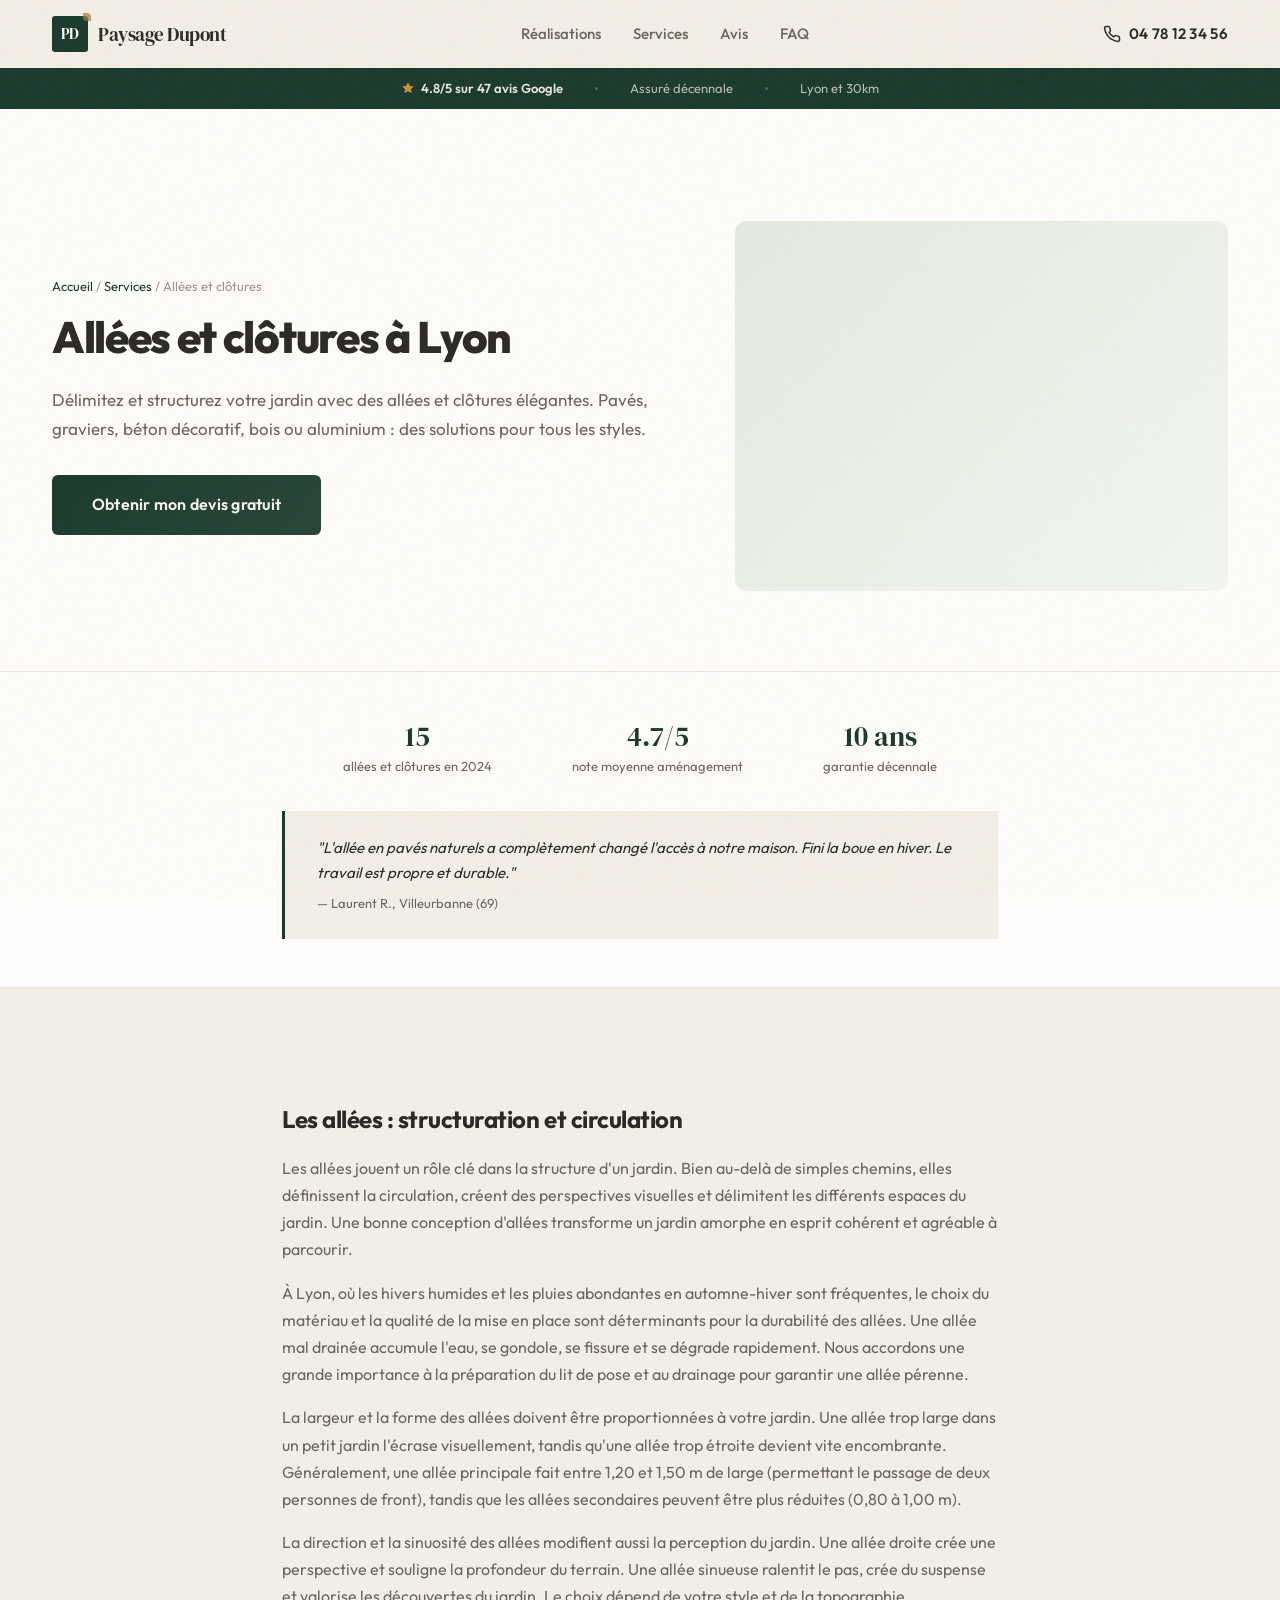
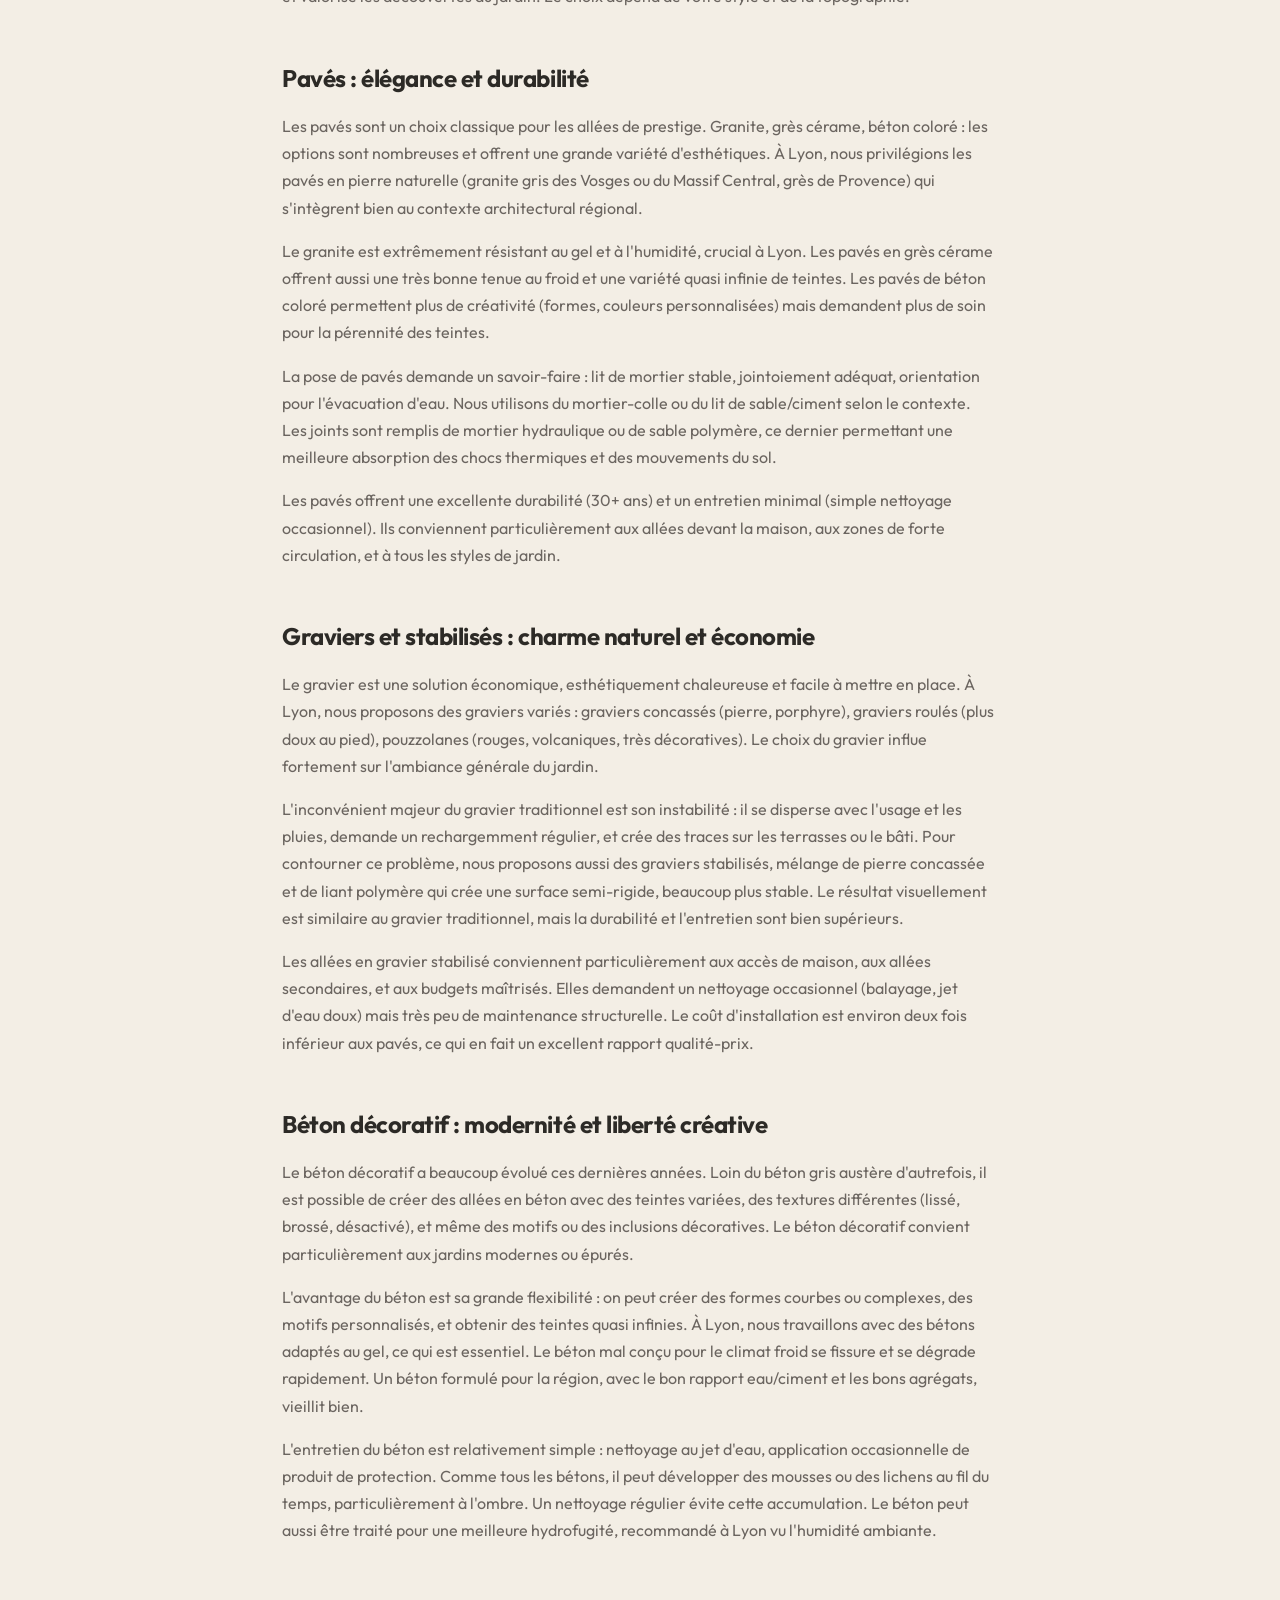
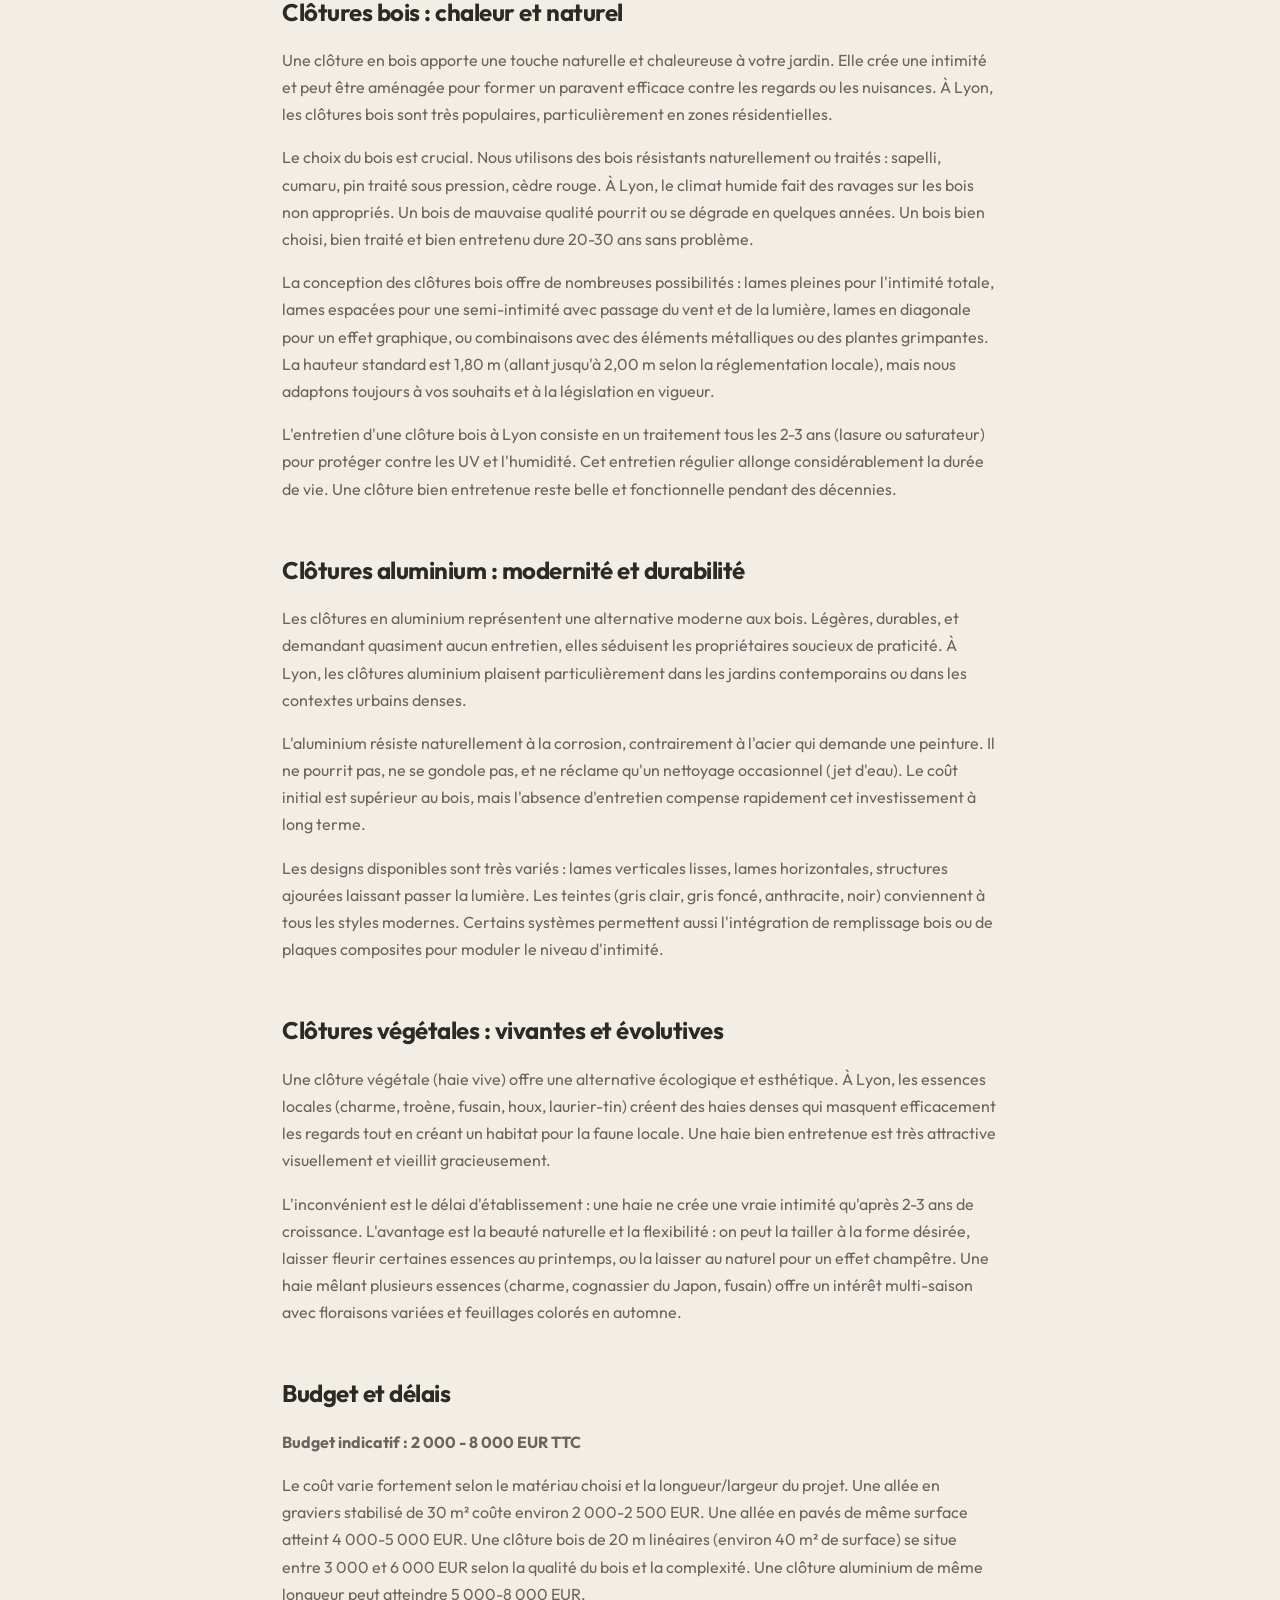
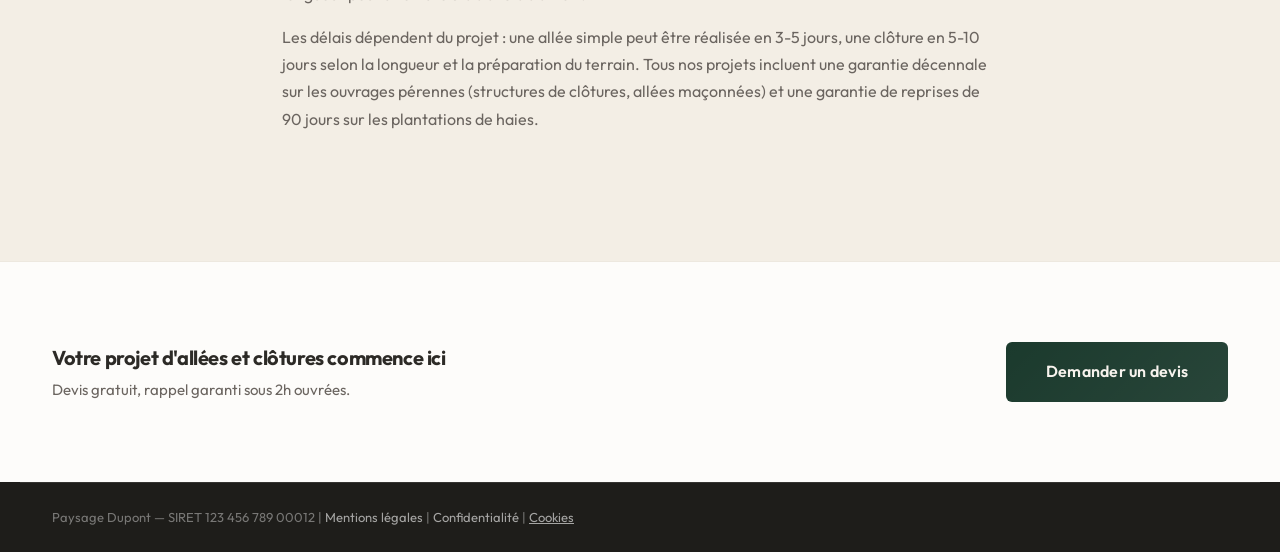
==== pages/allees-clotures.html @ da9000c2 "Add CSS cache-buster (?v=2) to force GitHub Pages to serve fixed stylesheet Co-Authored-By: Claude O" ====
<!DOCTYPE html>
<html lang="fr">
<head>
  <meta charset="UTF-8">
  <meta name="viewport" content="width=device-width, initial-scale=1.0">
  <title>Allées et Clôtures à Lyon — Paysage Dupont</title>
  <meta name="description" content="Création d'allées et clôtures à Lyon : pavés, graviers, béton décoratif, clôtures bois et aluminium. Devis gratuit.">
  <meta name="robots" content="index, follow">
  <link rel="canonical" href="https://paysage-dupont-lyon.fr/pages/allees-clotures.html">
  <!-- Favicon -->
  <link rel="icon" type="image/svg+xml" href="../img/favicon.svg">
  <link rel="icon" type="image/png" sizes="32x32" href="../img/favicon-32x32.png">
  <link rel="apple-touch-icon" href="../img/favicon-32x32.png">
  <link rel="preconnect" href="https://fonts.googleapis.com">
  <link rel="preconnect" href="https://fonts.gstatic.com" crossorigin>
  <link href="https://fonts.googleapis.com/css2?family=DM+Serif+Display&family=Outfit:wght@400;500;600;700;800&display=swap" rel="stylesheet">
  <link rel="stylesheet" href="../css/style.css?v=2">
  <!-- Anti-flash cookie: cache le banner si consent existe -->
  <script>
  try{var h=false;try{if(localStorage.getItem('cookie_consent'))h=true}catch(e){}if(!h){try{if(sessionStorage.getItem('cookie_consent'))h=true}catch(e){}}if(!h){try{if(document.cookie.indexOf('cc_set=1')!==-1)h=true}catch(e){}}if(h)document.documentElement.classList.add('cc-ok')}catch(e){}
  </script>
  <style>.cc-ok #cookie-banner{display:none!important}</style>
</head>
<body>
  <a href="#main" class="skip-link">Passer au contenu</a>

  <!-- Header with navigation -->
  <header class="header" role="banner">
    <div class="header__inner">
      <a href="../index.html" class="header__logo" aria-label="Paysage Dupont Lyon — Accueil">
        <span class="header__logo-mark">PD</span>
        <span class="header__logo-text">Paysage Dupont</span>
      </a>
      <nav class="header__nav" role="navigation" aria-label="Navigation principale">
        <ul class="header__nav-list">
          <li><a href="../index.html#realisations">Réalisations</a></li>
          <li><a href="../index.html#services">Services</a></li>
          <li><a href="../index.html#avis">Avis</a></li>
          <li><a href="../index.html#faq">FAQ</a></li>
        </ul>
      </nav>
      <a href="tel:+33478123456" class="header__phone" aria-label="Appeler le 04 78 12 34 56">
        <svg class="header__phone-icon" width="18" height="18" viewBox="0 0 24 24" fill="none" stroke="currentColor" stroke-width="2" stroke-linecap="round" stroke-linejoin="round"><path d="M22 16.92v3a2 2 0 0 1-2.18 2 19.79 19.79 0 0 1-8.63-3.07 19.5 19.5 0 0 1-6-6 19.79 19.79 0 0 1-3.07-8.67A2 2 0 0 1 4.11 2h3a2 2 0 0 1 2 1.72 12.84 12.84 0 0 0 .7 2.81 2 2 0 0 1-.45 2.11L8.09 9.91a16 16 0 0 0 6 6l1.27-1.27a2 2 0 0 1 2.11-.45 12.84 12.84 0 0 0 2.81.7A2 2 0 0 1 22 16.92z"/></svg>
        04 78 12 34 56
      </a>
      <button class="header__burger" id="burger-btn" aria-label="Ouvrir le menu" aria-expanded="false">
        <span></span><span></span><span></span>
      </button>
    </div>
    <div class="trust-bar">
      <div class="trust-bar__inner">
        <span class="trust-bar__item trust-bar__item--rating">
          <svg width="14" height="14" viewBox="0 0 24 24" fill="currentColor"><path d="M12 2l3.09 6.26L22 9.27l-5 4.87 1.18 6.88L12 17.77l-6.18 3.25L7 14.14 2 9.27l6.91-1.01L12 2z"/></svg>
          4.8/5 sur 47 avis Google
        </span>
        <span class="trust-bar__sep" aria-hidden="true"></span>
        <span class="trust-bar__item">Assuré décennale</span>
        <span class="trust-bar__sep" aria-hidden="true"></span>
        <span class="trust-bar__item">Lyon et 30km</span>
      </div>
    </div>
  </header>

  <!-- Mobile nav overlay -->
  <div class="mobile-nav" id="mobile-nav" hidden>
    <nav aria-label="Navigation mobile">
      <ul>
        <li><a href="../index.html#realisations">Réalisations</a></li>
        <li><a href="../index.html#services">Services</a></li>
        <li><a href="../index.html#avis">Avis</a></li>
        <li><a href="../index.html#faq">FAQ</a></li>
        <li><a href="contact.html?ref=menu" class="mobile-nav__cta">Devis gratuit</a></li>
      </ul>
      <a href="tel:+33478123456" class="mobile-nav__phone">04 78 12 34 56</a>
    </nav>
  </div>

  <main id="main">
    <!-- Service Hero -->
    <section class="service-hero">
      <div class="service-hero__inner">
        <div>
          <p class="service-hero__breadcrumb"><a href="../index.html">Accueil</a> / <a href="../index.html#services">Services</a> / Allées et clôtures</p>
          <h1 class="service-hero__title">Allées et clôtures à Lyon</h1>
          <p class="service-hero__text">Délimitez et structurez votre jardin avec des allées et clôtures élégantes. Pavés, graviers, béton décoratif, bois ou aluminium : des solutions pour tous les styles.</p>
          <a href="contact.html?service=allees&ref=service_page_cta" class="btn btn--primary btn--lg">Obtenir mon devis gratuit</a>
        </div>
        <div class="service-hero__img">
          <div class="service-hero__img-placeholder" role="img" aria-label="Allées paysagères et clôtures en bois ou aluminium"></div>
        </div>
      </div>
    </section>

    <!-- Trust Proof — Preuve sociale contextuelle -->
    <section class="service-proof">
      <div class="service-proof__inner">
        <div class="service-proof__stats">
          <div class="service-proof__stat reveal">
            <span class="service-proof__number">15</span>
            <span class="service-proof__label">allées et clôtures en 2024</span>
          </div>
          <div class="service-proof__stat reveal">
            <span class="service-proof__number">4.7/5</span>
            <span class="service-proof__label">note moyenne aménagement</span>
          </div>
          <div class="service-proof__stat reveal">
            <span class="service-proof__number">10 ans</span>
            <span class="service-proof__label">garantie décennale</span>
          </div>
        </div>
        <blockquote class="service-proof__quote reveal">
          <p>"L'allée en pavés naturels a complètement changé l'accès à notre maison. Fini la boue en hiver. Le travail est propre et durable."</p>
          <cite>— Laurent R., Villeurbanne (69)</cite>
        </blockquote>
      </div>
    </section>

    <!-- Service Content SEO -->
    <section class="service-content">
      <div class="service-content__inner">
        <h2 class="reveal">Les allées : structuration et circulation</h2>
        <p>Les allées jouent un rôle clé dans la structure d'un jardin. Bien au-delà de simples chemins, elles définissent la circulation, créent des perspectives visuelles et délimitent les différents espaces du jardin. Une bonne conception d'allées transforme un jardin amorphe en esprit cohérent et agréable à parcourir.</p>
        <p>À Lyon, où les hivers humides et les pluies abondantes en automne-hiver sont fréquentes, le choix du matériau et la qualité de la mise en place sont déterminants pour la durabilité des allées. Une allée mal drainée accumule l'eau, se gondole, se fissure et se dégrade rapidement. Nous accordons une grande importance à la préparation du lit de pose et au drainage pour garantir une allée pérenne.</p>
        <p>La largeur et la forme des allées doivent être proportionnées à votre jardin. Une allée trop large dans un petit jardin l'écrase visuellement, tandis qu'une allée trop étroite devient vite encombrante. Généralement, une allée principale fait entre 1,20 et 1,50 m de large (permettant le passage de deux personnes de front), tandis que les allées secondaires peuvent être plus réduites (0,80 à 1,00 m).</p>
        <p>La direction et la sinuosité des allées modifient aussi la perception du jardin. Une allée droite crée une perspective et souligne la profondeur du terrain. Une allée sinueuse ralentit le pas, crée du suspense et valorise les découvertes du jardin. Le choix dépend de votre style et de la topographie.</p>

        <h2 class="reveal">Pavés : élégance et durabilité</h2>
        <p>Les pavés sont un choix classique pour les allées de prestige. Granite, grès cérame, béton coloré : les options sont nombreuses et offrent une grande variété d'esthétiques. À Lyon, nous privilégions les pavés en pierre naturelle (granite gris des Vosges ou du Massif Central, grès de Provence) qui s'intègrent bien au contexte architectural régional.</p>
        <p>Le granite est extrêmement résistant au gel et à l'humidité, crucial à Lyon. Les pavés en grès cérame offrent aussi une très bonne tenue au froid et une variété quasi infinie de teintes. Les pavés de béton coloré permettent plus de créativité (formes, couleurs personnalisées) mais demandent plus de soin pour la pérennité des teintes.</p>
        <p>La pose de pavés demande un savoir-faire : lit de mortier stable, jointoiement adéquat, orientation pour l'évacuation d'eau. Nous utilisons du mortier-colle ou du lit de sable/ciment selon le contexte. Les joints sont remplis de mortier hydraulique ou de sable polymère, ce dernier permettant une meilleure absorption des chocs thermiques et des mouvements du sol.</p>
        <p>Les pavés offrent une excellente durabilité (30+ ans) et un entretien minimal (simple nettoyage occasionnel). Ils conviennent particulièrement aux allées devant la maison, aux zones de forte circulation, et à tous les styles de jardin.</p>

        <h2 class="reveal">Graviers et stabilisés : charme naturel et économie</h2>
        <p>Le gravier est une solution économique, esthétiquement chaleureuse et facile à mettre en place. À Lyon, nous proposons des graviers variés : graviers concassés (pierre, porphyre), graviers roulés (plus doux au pied), pouzzolanes (rouges, volcaniques, très décoratives). Le choix du gravier influe fortement sur l'ambiance générale du jardin.</p>
        <p>L'inconvénient majeur du gravier traditionnel est son instabilité : il se disperse avec l'usage et les pluies, demande un rechargemment régulier, et crée des traces sur les terrasses ou le bâti. Pour contourner ce problème, nous proposons aussi des graviers stabilisés, mélange de pierre concassée et de liant polymère qui crée une surface semi-rigide, beaucoup plus stable. Le résultat visuellement est similaire au gravier traditionnel, mais la durabilité et l'entretien sont bien supérieurs.</p>
        <p>Les allées en gravier stabilisé conviennent particulièrement aux accès de maison, aux allées secondaires, et aux budgets maîtrisés. Elles demandent un nettoyage occasionnel (balayage, jet d'eau doux) mais très peu de maintenance structurelle. Le coût d'installation est environ deux fois inférieur aux pavés, ce qui en fait un excellent rapport qualité-prix.</p>

        <h2 class="reveal">Béton décoratif : modernité et liberté créative</h2>
        <p>Le béton décoratif a beaucoup évolué ces dernières années. Loin du béton gris austère d'autrefois, il est possible de créer des allées en béton avec des teintes variées, des textures différentes (lissé, brossé, désactivé), et même des motifs ou des inclusions décoratives. Le béton décoratif convient particulièrement aux jardins modernes ou épurés.</p>
        <p>L'avantage du béton est sa grande flexibilité : on peut créer des formes courbes ou complexes, des motifs personnalisés, et obtenir des teintes quasi infinies. À Lyon, nous travaillons avec des bétons adaptés au gel, ce qui est essentiel. Le béton mal conçu pour le climat froid se fissure et se dégrade rapidement. Un béton formulé pour la région, avec le bon rapport eau/ciment et les bons agrégats, vieillit bien.</p>
        <p>L'entretien du béton est relativement simple : nettoyage au jet d'eau, application occasionnelle de produit de protection. Comme tous les bétons, il peut développer des mousses ou des lichens au fil du temps, particulièrement à l'ombre. Un nettoyage régulier évite cette accumulation. Le béton peut aussi être traité pour une meilleure hydrofugité, recommandé à Lyon vu l'humidité ambiante.</p>

        <h2 class="reveal">Clôtures bois : chaleur et naturel</h2>
        <p>Une clôture en bois apporte une touche naturelle et chaleureuse à votre jardin. Elle crée une intimité et peut être aménagée pour former un paravent efficace contre les regards ou les nuisances. À Lyon, les clôtures bois sont très populaires, particulièrement en zones résidentielles.</p>
        <p>Le choix du bois est crucial. Nous utilisons des bois résistants naturellement ou traités : sapelli, cumaru, pin traité sous pression, cèdre rouge. À Lyon, le climat humide fait des ravages sur les bois non appropriés. Un bois de mauvaise qualité pourrit ou se dégrade en quelques années. Un bois bien choisi, bien traité et bien entretenu dure 20-30 ans sans problème.</p>
        <p>La conception des clôtures bois offre de nombreuses possibilités : lames pleines pour l'intimité totale, lames espacées pour une semi-intimité avec passage du vent et de la lumière, lames en diagonale pour un effet graphique, ou combinaisons avec des éléments métalliques ou des plantes grimpantes. La hauteur standard est 1,80 m (allant jusqu'à 2,00 m selon la réglementation locale), mais nous adaptons toujours à vos souhaits et à la législation en vigueur.</p>
        <p>L'entretien d'une clôture bois à Lyon consiste en un traitement tous les 2-3 ans (lasure ou saturateur) pour protéger contre les UV et l'humidité. Cet entretien régulier allonge considérablement la durée de vie. Une clôture bien entretenue reste belle et fonctionnelle pendant des décennies.</p>

        <h2 class="reveal">Clôtures aluminium : modernité et durabilité</h2>
        <p>Les clôtures en aluminium représentent une alternative moderne aux bois. Légères, durables, et demandant quasiment aucun entretien, elles séduisent les propriétaires soucieux de praticité. À Lyon, les clôtures aluminium plaisent particulièrement dans les jardins contemporains ou dans les contextes urbains denses.</p>
        <p>L'aluminium résiste naturellement à la corrosion, contrairement à l'acier qui demande une peinture. Il ne pourrit pas, ne se gondole pas, et ne réclame qu'un nettoyage occasionnel (jet d'eau). Le coût initial est supérieur au bois, mais l'absence d'entretien compense rapidement cet investissement à long terme.</p>
        <p>Les designs disponibles sont très variés : lames verticales lisses, lames horizontales, structures ajourées laissant passer la lumière. Les teintes (gris clair, gris foncé, anthracite, noir) conviennent à tous les styles modernes. Certains systèmes permettent aussi l'intégration de remplissage bois ou de plaques composites pour moduler le niveau d'intimité.</p>

        <h2 class="reveal">Clôtures végétales : vivantes et évolutives</h2>
        <p>Une clôture végétale (haie vive) offre une alternative écologique et esthétique. À Lyon, les essences locales (charme, troène, fusain, houx, laurier-tin) créent des haies denses qui masquent efficacement les regards tout en créant un habitat pour la faune locale. Une haie bien entretenue est très attractive visuellement et vieillit gracieusement.</p>
        <p>L'inconvénient est le délai d'établissement : une haie ne crée une vraie intimité qu'après 2-3 ans de croissance. L'avantage est la beauté naturelle et la flexibilité : on peut la tailler à la forme désirée, laisser fleurir certaines essences au printemps, ou la laisser au naturel pour un effet champêtre. Une haie mêlant plusieurs essences (charme, cognassier du Japon, fusain) offre un intérêt multi-saison avec floraisons variées et feuillages colorés en automne.</p>

        <h2 class="reveal">Budget et délais</h2>
        <p><strong>Budget indicatif : 2 000 - 8 000 EUR TTC</strong></p>
        <p>Le coût varie fortement selon le matériau choisi et la longueur/largeur du projet. Une allée en graviers stabilisé de 30 m² coûte environ 2 000-2 500 EUR. Une allée en pavés de même surface atteint 4 000-5 000 EUR. Une clôture bois de 20 m linéaires (environ 40 m² de surface) se situe entre 3 000 et 6 000 EUR selon la qualité du bois et la complexité. Une clôture aluminium de même longueur peut atteindre 5 000-8 000 EUR.</p>
        <p>Les délais dépendent du projet : une allée simple peut être réalisée en 3-5 jours, une clôture en 5-10 jours selon la longueur et la préparation du terrain. Tous nos projets incluent une garantie décennale sur les ouvrages pérennes (structures de clôtures, allées maçonnées) et une garantie de reprises de 90 jours sur les plantations de haies.</p>
      </div>
    </section>

    <!-- CTA Band -->
    <section class="service-cta">
      <div class="service-cta__inner">
        <div>
          <p class="service-cta__text">Votre projet d'allées et clôtures commence ici</p>
          <p class="service-cta__sub">Devis gratuit, rappel garanti sous 2h ouvrées.</p>
        </div>
        <a href="contact.html?service=allees&ref=service_page_cta" class="btn btn--primary btn--lg">Demander un devis</a>
      </div>
    </section>
  </main>

  <footer class="footer" role="contentinfo">
    <div class="footer__bottom" style="padding: var(--space-lg) var(--space-xl);">
      <p>Paysage Dupont — SIRET 123 456 789 00012 | <a href="mentions-legales.html" style="color: rgba(255,255,255,0.6);">Mentions légales</a> | <a href="politique-confidentialite.html" style="color: rgba(255,255,255,0.6);">Confidentialité</a> | <button id="footer-cookie-btn" style="color: rgba(255,255,255,0.6); background: none; border: none; cursor: pointer; font: inherit; text-decoration: underline; padding: 0;">Cookies</button></p>
    </div>
  </footer>

  <a href="tel:+33478123456" class="mobile-sticky-call" aria-label="Appeler maintenant">
    <svg width="22" height="22" viewBox="0 0 24 24" fill="none" stroke="currentColor" stroke-width="2" stroke-linecap="round" stroke-linejoin="round"><path d="M22 16.92v3a2 2 0 0 1-2.18 2 19.79 19.79 0 0 1-8.63-3.07 19.5 19.5 0 0 1-6-6 19.79 19.79 0 0 1-3.07-8.67A2 2 0 0 1 4.11 2h3a2 2 0 0 1 2 1.72 12.84 12.84 0 0 0 .7 2.81 2 2 0 0 1-.45 2.11L8.09 9.91a16 16 0 0 0 6 6l1.27-1.27a2 2 0 0 1 2.11-.45 12.84 12.84 0 0 0 2.81.7A2 2 0 0 1 22 16.92z"/></svg>
    Appeler
  </a>

  <script src="../js/main.js"></script>
</body>
</html>
---- css/style.css ----
/* ============================================
   PAYSAGE DUPONT LYON — Design System V4
   HIGH-TICKET PREMIUM EDITION
   Fonts: DM Serif Display (titres) + Outfit (corps)
   Palette: Terre, Pierre, Forêt — luxe artisanal
   Layout: Asymétrique, généreux, éditorial
   ============================================ */

/* --- Design Tokens --- */
:root {
  /* Palette HIGH-TICKET — ecart bg/surface accentue pour lisibilite mobile */
  --clr-bg: #F3EEE5;             /* Creme kraft — papier artisanal, visible sur tous ecrans */
  --clr-surface: #FDFCFA;        /* Blanc chaud clair — cartes et surfaces elevees */
  --clr-text: #2C2A26;           /* Charbon riche — jamais noir pur */
  --clr-text-secondary: #6B6560; /* Gris terreux chaud */
  --clr-text-muted: #9E968E;     /* Pierre claire */
  --clr-border: #E5DFD4;         /* Sable doux — ajuste au nouveau bg */
  --clr-border-light: #EDE8DF;   /* Sable clair — ajuste */

  /* Accent unique — forêt profond (autorité, nature, prestige) */
  --clr-accent: #1B3A2D;
  --clr-accent-hover: #264D3C;
  --clr-accent-light: #E8EDE9;
  --clr-accent-surface: #F2F5F0;

  /* Accent secondaire — laiton/or chaud (luxe, artisanat) */
  --clr-brass: #9B7B4E;
  --clr-brass-hover: #836840;
  --clr-brass-light: #F5EFE4;

  /* Couleurs contextuelles */
  --clr-sage-50: #F2F5F0;
  --clr-sage-100: #E4EADE;
  --clr-earth-100: #EDE6DC;
  --clr-stone-100: #E8E4DE;
  --clr-star: #C4922A;           /* Or profond, pas jaune vif */
  --clr-white: #FDFCFA;

  /* Typographie — Serif d'autorité + Sans-Serif lisible */
  --font-display: 'DM Serif Display', 'Georgia', serif;
  --font-body: 'Outfit', system-ui, -apple-system, sans-serif;
  --font-weight-normal: 400;
  --font-weight-medium: 500;
  --font-weight-semibold: 600;
  --font-weight-bold: 700;
  --font-weight-extrabold: 800;

  /* Espacement — généreux, luxueux, éditorial */
  --space-xs: 0.25rem;
  --space-sm: 0.5rem;
  --space-md: 1rem;
  --space-lg: 1.5rem;
  --space-xl: 2rem;
  --space-2xl: 3rem;
  --space-3xl: 5rem;
  --space-4xl: 7rem;
  --space-5xl: 10rem;

  /* Layout */
  --max-width: 1240px;
  --max-width-narrow: 780px;

  /* Transitions — fluides, jamais linéaires */
  --ease-out: cubic-bezier(0.16, 1, 0.3, 1);
  --ease-premium: cubic-bezier(0.22, 1, 0.36, 1);
  --duration-fast: 150ms;
  --duration-normal: 280ms;
  --duration-slow: 450ms;

  /* Ombres — teintées nature, ultra-subtiles */
  --shadow-sm: 0 1px 2px rgba(44,58,50,0.03);
  --shadow-md: 0 4px 12px rgba(44,58,50,0.05);
  --shadow-lg: 0 12px 32px -4px rgba(44,58,50,0.07);
  --shadow-premium: 0 20px 44px -12px rgba(27,58,45,0.10);

  /* Rayon — architectural net, pas "app bulle" */
  --radius-sm: 3px;
  --radius-md: 6px;
  --radius-lg: 8px;
  --radius-xl: 12px;
}

/* --- Reset & Base --- */
*, *::before, *::after { box-sizing: border-box; margin: 0; padding: 0; }

html {
  scroll-behavior: smooth;
  -webkit-text-size-adjust: 100%;
}

body {
  font-family: var(--font-body);
  font-weight: var(--font-weight-normal);
  color: var(--clr-text);
  background: var(--clr-bg);
  line-height: 1.6;
  -webkit-font-smoothing: antialiased;
  -moz-osx-font-smoothing: grayscale;
}

img { max-width: 100%; height: auto; display: block; }
a { color: inherit; text-decoration: none; transition: color var(--duration-fast) var(--ease-out); }
ul { list-style: none; }
address { font-style: normal; }
button { cursor: pointer; border: none; background: none; font: inherit; }

/* Text selection — accent doré artisanal */
::selection {
  background: var(--clr-brass-light);
  color: var(--clr-text);
}

/* --- Grain texture overlay (premium feel) --- */
body::after {
  content: "";
  position: fixed;
  inset: 0;
  pointer-events: none;
  z-index: 99999;
  opacity: 0.03;
  background-image: url("data:image/svg+xml,%3Csvg viewBox='0 0 256 256' xmlns='http://www.w3.org/2000/svg'%3E%3Cfilter id='noise'%3E%3CfeTurbulence type='fractalNoise' baseFrequency='0.65' numOctaves='3' stitchTiles='stitch'/%3E%3C/filter%3E%3Crect width='100%25' height='100%25' filter='url(%23noise)'/%3E%3C/svg%3E");
}

/* --- Focus States (Accessibilité WCAG — Priority 1) --- */
:focus-visible {
  outline: 2px solid var(--clr-accent);
  outline-offset: 3px;
  border-radius: var(--radius-sm);
}
.btn:focus-visible {
  outline: 2px solid var(--clr-brass);
  outline-offset: 3px;
  box-shadow: 0 0 0 4px var(--clr-brass-light);
}
a:focus-visible {
  outline: 2px solid var(--clr-accent);
  outline-offset: 2px;
}

/* --- Reduced motion preference --- */
@media (prefers-reduced-motion: reduce) {
  *, *::before, *::after {
    animation-duration: 0.01ms !important;
    animation-iteration-count: 1 !important;
    transition-duration: 0.01ms !important;
  }
  .reveal { opacity: 1; transform: none; }
  html { scroll-behavior: auto; }
}

/* --- Skip Link (accessibilité) --- */
.skip-link {
  position: absolute;
  top: -100%;
  left: 50%;
  transform: translateX(-50%);
  background: var(--clr-accent);
  color: var(--clr-white);
  padding: var(--space-sm) var(--space-md);
  border-radius: var(--radius-sm);
  z-index: 9999;
  font-weight: var(--font-weight-medium);
}
.skip-link:focus { top: var(--space-md); }

/* --- Cookie Banner (CNIL conforme) --- */
/* Hidden by default — JS shows only if no valid consent */
.cookie-banner[hidden] { display: none !important; }
.cookie-banner {
  position: fixed;
  bottom: 0;
  left: 0;
  right: 0;
  background: var(--clr-surface);
  border-top: 1px solid var(--clr-border);
  padding: var(--space-lg) var(--space-xl);
  z-index: 10000;
  box-shadow: 0 -4px 20px rgba(0,0,0,0.08);
}
.cookie-inner {
  max-width: var(--max-width);
  margin: 0 auto;
  display: flex;
  flex-wrap: wrap;
  align-items: center;
  gap: var(--space-md);
}
.cookie-text {
  flex: 1 1 300px;
  font-size: 0.875rem;
  color: var(--clr-text-secondary);
  line-height: 1.5;
}
.cookie-actions {
  display: flex;
  gap: var(--space-sm);
}
.cookie-btn {
  padding: 0.625rem 1.25rem;
  border-radius: var(--radius-sm);
  font-size: 0.875rem;
  font-weight: var(--font-weight-semibold);
  transition: all var(--duration-fast) var(--ease-out);
}
/* CNIL: Refuser aussi visible qu'Accepter */
.cookie-btn--refuse {
  background: var(--clr-bg);
  color: var(--clr-text);
  border: 1px solid var(--clr-border);
}
.cookie-btn--refuse:hover { background: var(--clr-border-light); }
.cookie-btn--accept {
  background: var(--clr-accent);
  color: var(--clr-white);
}
.cookie-btn--accept:hover { background: var(--clr-accent-hover); }
.cookie-link {
  font-size: 0.8125rem;
  color: var(--clr-text-muted);
  text-decoration: underline;
  text-underline-offset: 2px;
}

/* --- Header --- */
.header {
  position: sticky;
  top: 0;
  z-index: 1000;
  background: var(--clr-bg);
}
.header__inner {
  max-width: var(--max-width);
  margin: 0 auto;
  padding: var(--space-md) var(--space-xl);
  display: flex;
  align-items: center;
  justify-content: space-between;
  gap: var(--space-xl);
}
.header__logo {
  display: flex;
  align-items: center;
  gap: 0.625rem;
}
.header__logo-mark {
  display: flex;
  align-items: center;
  justify-content: center;
  width: 36px;
  height: 36px;
  background: var(--clr-accent);
  color: var(--clr-white);
  font-family: var(--font-display);
  font-weight: var(--font-weight-normal);
  font-size: 0.9375rem;
  border-radius: var(--radius-sm);
  letter-spacing: -0.03em;
  position: relative;
}
/* Subtle leaf accent on logo mark */
.header__logo-mark::after {
  content: "";
  position: absolute;
  top: -3px;
  right: -3px;
  width: 8px;
  height: 8px;
  background: var(--clr-brass);
  border-radius: 0 50% 0 50%;
  opacity: 0.7;
}
.header__logo-text {
  font-family: var(--font-display);
  font-weight: var(--font-weight-normal);
  font-size: 1.1875rem;
  letter-spacing: -0.025em;
  color: var(--clr-text);
  line-height: 1;
}
.header__logo-info {
  display: flex;
  flex-direction: column;
}
/* "Lyon" suffix for geographic anchoring */
.header__logo-city {
  font-family: var(--font-body);
  font-size: 0.6875rem;
  font-weight: var(--font-weight-medium);
  color: var(--clr-text-muted);
  letter-spacing: 0.06em;
  text-transform: uppercase;
  margin-top: 1px;
}
.header__nav-list {
  display: flex;
  gap: var(--space-xl);
}
.header__nav-list a {
  font-size: 0.9375rem;
  color: var(--clr-text-secondary);
  font-weight: var(--font-weight-medium);
  transition: color var(--duration-normal) var(--ease-out);
  position: relative;
  padding-bottom: 4px;
}
/* Organic underline grow — expands from center like a vine */
.header__nav-list a::after {
  content: "";
  position: absolute;
  bottom: 0;
  left: 50%;
  width: 0;
  height: 1.5px;
  background: var(--clr-brass);
  transition: width var(--duration-normal) var(--ease-premium), left var(--duration-normal) var(--ease-premium);
  border-radius: 1px;
}
.header__nav-list a:hover {
  color: var(--clr-text);
}
.header__nav-list a:hover::after {
  width: 100%;
  left: 0;
}
/* Active page indicator */
.header__nav-list a.is-active {
  color: var(--clr-text);
}
.header__nav-list a.is-active::after {
  width: 100%;
  left: 0;
  background: var(--clr-accent);
  opacity: 0.4;
}
.header__phone {
  display: flex;
  align-items: center;
  gap: var(--space-sm);
  font-weight: var(--font-weight-semibold);
  font-size: 0.9375rem;
  color: var(--clr-text);
  white-space: nowrap;
  letter-spacing: 0.02em;
}
.header__phone:hover { color: var(--clr-brass); }
.header__phone-icon { flex-shrink: 0; }

/* CTA sticky nav — toujours visible, fort impact conversion */
.header__cta-sticky {
  display: inline-block;
  padding: 0.5rem 1.25rem;
  background: var(--clr-accent);
  color: var(--clr-white);
  font-size: 0.875rem;
  font-weight: var(--font-weight-semibold);
  border-radius: var(--radius-md);
  letter-spacing: 0.01em;
  white-space: nowrap;
  transition: background var(--duration-fast), box-shadow var(--duration-fast);
  margin-left: var(--space-md);
}
.header__cta-sticky:hover {
  background: var(--clr-accent-hover);
  box-shadow: var(--shadow-md);
  color: var(--clr-white);
}

/* Burger */
.header__burger { display: none; width: 28px; height: 20px; position: relative; }
.header__burger span {
  display: block;
  width: 100%;
  height: 2px;
  background: var(--clr-text);
  border-radius: 2px;
  position: absolute;
  left: 0;
  transition: all var(--duration-normal) var(--ease-out);
}
.header__burger span:nth-child(1) { top: 0; }
.header__burger span:nth-child(2) { top: 9px; }
.header__burger span:nth-child(3) { top: 18px; }
.header__burger[aria-expanded="true"] span:nth-child(1) { transform: rotate(45deg); top: 9px; }
.header__burger[aria-expanded="true"] span:nth-child(2) { opacity: 0; }
.header__burger[aria-expanded="true"] span:nth-child(3) { transform: rotate(-45deg); top: 9px; }

/* Trust bar */
.trust-bar {
  background: var(--clr-accent);
  border-bottom: none;
}
.trust-bar__inner {
  max-width: var(--max-width);
  margin: 0 auto;
  padding: 0.625rem var(--space-xl);
  display: flex;
  align-items: center;
  justify-content: center;
  gap: var(--space-xl);
  font-size: 0.8125rem;
  color: rgba(247,243,237,0.7);
  font-weight: var(--font-weight-normal);
}
.trust-bar__item {
  display: flex;
  align-items: center;
  gap: 6px;
  white-space: nowrap;
}
/* Rating = signal le plus fort → bold + opacité pleine */
.trust-bar__item--rating {
  color: rgba(247,243,237,0.92);
  font-weight: var(--font-weight-semibold);
}
.trust-bar__item svg {
  color: var(--clr-brass);
  flex-shrink: 0;
  opacity: 0.85;
}
.trust-bar__item--rating svg { color: var(--clr-star); opacity: 1; }
.trust-bar__sep {
  width: 3px;
  height: 3px;
  background: rgba(247,243,237,0.25);
  border-radius: 50%;
}

/* Mobile nav */
.mobile-nav {
  position: fixed;
  inset: 0;
  background: var(--clr-surface);
  z-index: 999;
  padding: 5rem var(--space-xl) var(--space-xl);
}
.mobile-nav ul { display: flex; flex-direction: column; gap: var(--space-lg); }
.mobile-nav a {
  font-size: 1.25rem;
  font-weight: var(--font-weight-semibold);
  color: var(--clr-text);
}
.mobile-nav__cta {
  display: inline-block;
  padding: var(--space-md) var(--space-xl);
  background: var(--clr-accent);
  color: var(--clr-white) !important;
  border-radius: var(--radius-md);
  text-align: center;
  margin-top: var(--space-md);
}
.mobile-nav__phone {
  display: block;
  margin-top: var(--space-xl);
  font-size: 1.125rem;
  color: var(--clr-accent);
  font-weight: var(--font-weight-semibold);
}

/* --- Buttons --- */
.btn {
  display: inline-flex;
  align-items: center;
  justify-content: center;
  gap: var(--space-sm);
  font-weight: var(--font-weight-semibold);
  font-size: 0.9375rem;
  border-radius: var(--radius-md);
  padding: 0.75rem 1.5rem;
  transition: all var(--duration-normal) var(--ease-out);
  white-space: nowrap;
}
.btn--primary {
  background: var(--clr-accent);
  color: #F7F3ED;
  letter-spacing: 0.015em;
  position: relative;
  overflow: hidden;
}
.btn--primary::before {
  content: "";
  position: absolute;
  inset: 0;
  background: linear-gradient(135deg, transparent 0%, rgba(255,255,255,0.06) 100%);
  pointer-events: none;
}
.btn--primary:hover {
  background: var(--clr-accent-hover);
  box-shadow: 0 8px 24px -4px rgba(27,58,45,0.2);
}
.btn--primary:active { transform: scale(0.97); box-shadow: none; }

.btn--outline {
  background: transparent;
  color: var(--clr-accent);
  border: 1.5px solid var(--clr-border);
}
.btn--outline:hover {
  border-color: var(--clr-accent);
  background: var(--clr-accent-surface);
  color: var(--clr-accent);
}

.btn--brass {
  background: var(--clr-brass);
  color: #FFFDF9;
  letter-spacing: 0.015em;
}
.btn--brass:hover {
  background: var(--clr-brass-hover);
  box-shadow: 0 8px 20px -4px rgba(155,123,78,0.3);
}
.btn--brass:active { transform: scale(0.97); box-shadow: none; }

.btn--lg {
  padding: 1.0625rem 2.5rem;
  font-size: 1rem;
}

/* --- Section Layout --- */
.section__inner {
  max-width: var(--max-width);
  margin: 0 auto;
  padding: var(--space-4xl) var(--space-xl) var(--space-5xl);
}
.section__inner--narrow {
  max-width: var(--max-width-narrow);
}
/* Section labels — visible structure markers, not whispered */
.section__label {
  display: inline-flex;
  align-items: center;
  gap: 0.75em;
  font-size: 1rem;
  font-weight: var(--font-weight-bold);
  color: var(--clr-accent);
  text-transform: uppercase;
  letter-spacing: 0.08em;
  margin-bottom: var(--space-xl);
  font-family: var(--font-body);
}
.section__label::before {
  content: "";
  display: inline-block;
  width: 28px;
  height: 2px;
  background: var(--clr-brass);
  flex-shrink: 0;
}
.section__title {
  font-family: var(--font-display);
  font-size: clamp(2rem, 4.5vw, 3rem);
  font-weight: var(--font-weight-normal);
  letter-spacing: -0.02em;
  line-height: 1.08;
  margin-bottom: var(--space-lg);
  color: var(--clr-text);
}
.section__desc {
  font-size: 1.0625rem;
  color: var(--clr-text-secondary);
  line-height: 1.75;
  max-width: 55ch;
  margin-bottom: var(--space-md);
}

/* --- HERO (Split layout — anti-center) --- */
.hero {
  background: var(--clr-bg);
  overflow: hidden;
}
.hero__inner {
  max-width: var(--max-width);
  margin: 0 auto;
  padding: var(--space-5xl) var(--space-xl);
  display: grid;
  grid-template-columns: 1.1fr 0.9fr;
  gap: var(--space-3xl);
  align-items: center;
}
.hero__label {
  display: inline-flex;
  align-items: center;
  gap: 0.75em;
  font-size: 0.9375rem;
  font-weight: var(--font-weight-bold);
  color: var(--clr-accent);
  text-transform: uppercase;
  letter-spacing: 0.08em;
  margin-bottom: var(--space-lg);
  font-family: var(--font-body);
}
.hero__label::before {
  content: "";
  display: inline-block;
  width: 28px;
  height: 2px;
  background: var(--clr-brass);
  flex-shrink: 0;
}
/* Hero proof bar — preuves de confiance above the fold (Heinly) */
.hero__proof {
  display: flex;
  align-items: center;
  gap: var(--space-md);
  margin-bottom: var(--space-md);
  font-size: 0.875rem;
  font-weight: var(--font-weight-semibold);
  color: var(--clr-text-secondary);
}
.hero__proof-item {
  display: inline-flex;
  align-items: center;
  gap: 4px;
}
.hero__proof-star { color: var(--clr-star); }
.hero__proof-sep {
  width: 4px;
  height: 4px;
  background: var(--clr-border);
  border-radius: 50%;
  flex-shrink: 0;
}
.hero__title {
  font-family: var(--font-display);
  font-size: clamp(2.25rem, 5.5vw, 3.75rem);
  font-weight: var(--font-weight-normal);
  letter-spacing: -0.015em;
  line-height: 1.08;
  margin-bottom: var(--space-lg);
  color: var(--clr-text);
}
.hero__subtitle {
  font-size: 1.125rem;
  color: var(--clr-text-secondary);
  line-height: 1.7;
  margin-bottom: var(--space-2xl);
  max-width: 48ch;
}
.hero__actions {
  display: flex;
  flex-wrap: wrap;
  gap: var(--space-md);
  margin-bottom: var(--space-md);
}
.hero__phone-btn { gap: 0.5rem; }
.hero__reassurance {
  font-size: 0.8125rem;
  color: var(--clr-text-muted);
}
.hero__visual { position: relative; z-index: 0; }
.hero__img-wrapper {
  width: 100%;
  aspect-ratio: 16/9;
  border-radius: var(--radius-xl);
  position: relative;
  overflow: hidden;
  box-shadow: var(--shadow-premium);
}
.hero__img-wrapper picture,
.hero__img-wrapper picture img {
  display: block;
  width: 100%;
  height: 100%;
  object-fit: cover;
  object-position: center;
}
/* Cinematic overlay gradient — guides eye toward badge */
.hero__img-wrapper::after {
  content: "";
  position: absolute;
  inset: 0;
  background: linear-gradient(
    to top,
    rgba(27,58,45,0.35) 0%,
    rgba(27,58,45,0.08) 40%,
    transparent 70%
  );
  z-index: 1;
  pointer-events: none;
}
/* Decorative brass frame — offset for editorial depth */
.hero__visual::after {
  content: "";
  position: absolute;
  bottom: -12px;
  right: -12px;
  width: 45%;
  height: 45%;
  border: 2px solid var(--clr-brass);
  border-radius: var(--radius-xl);
  opacity: 0.25;
  z-index: -1;
  transition: opacity var(--duration-slow) var(--ease-out);
}
.hero__visual:hover::after {
  opacity: 0.45;
}
.hero__img-overlay {
  position: absolute;
  bottom: var(--space-lg);
  left: var(--space-lg);
  z-index: 2;
}
.hero__img-badge {
  display: inline-block;
  padding: var(--space-xs) var(--space-md);
  background: rgba(255,255,255,0.92);
  backdrop-filter: blur(8px);
  border-radius: var(--radius-sm);
  font-size: 0.8125rem;
  font-weight: var(--font-weight-medium);
  color: var(--clr-text-secondary);
  letter-spacing: 0.01em;
}

/* --- Services --- */
.services { background: var(--clr-surface); }
.services__grid {
  display: grid;
  grid-template-columns: repeat(2, 1fr);
  gap: var(--space-xl);
  margin-top: var(--space-3xl);
}
.service-card {
  background: var(--clr-surface);
  border-radius: var(--radius-lg);
  border: 1px solid var(--clr-border-light);
  overflow: hidden;
  transition: box-shadow var(--duration-normal) var(--ease-premium);
}
.service-card:hover {
  box-shadow: var(--shadow-lg);
}
.service-card__img {
  height: 160px;
  overflow: hidden;
}
.service-card__img picture,
.service-card__img picture img,
.service-card__img > img {
  display: block;
  width: 100%;
  height: 100%;
  object-fit: cover;
  object-position: center;
  transition: transform 0.6s var(--ease-premium);
}
.service-card:hover .service-card__img picture img,
.service-card:hover .service-card__img > img {
  transform: scale(1.04);
}
.service-card__title {
  font-family: var(--font-display);
  font-size: 1.1875rem;
  font-weight: var(--font-weight-normal);
  padding: var(--space-lg) var(--space-lg) var(--space-sm);
  letter-spacing: -0.01em;
}
.service-card__text {
  font-size: 0.9375rem;
  color: var(--clr-text-secondary);
  line-height: 1.6;
  padding: 0 var(--space-lg);
}
.service-card__link {
  display: inline-flex;
  align-items: center;
  gap: 6px;
  padding: var(--space-lg);
  font-size: 0.875rem;
  font-weight: var(--font-weight-semibold);
  color: var(--clr-brass);
  letter-spacing: 0.02em;
  transition: gap var(--duration-normal) var(--ease-out), color var(--duration-fast);
}
.service-card__link:hover { gap: 10px; color: var(--clr-brass-hover); }


/* --- Réalisations (Avant/Après) --- */
.realisations { background: var(--clr-bg); }
.realisations__grid {
  display: grid;
  grid-template-columns: repeat(2, 1fr);
  gap: var(--space-xl);
  margin-top: var(--space-3xl);
}
.projet-card {
  border-radius: var(--radius-lg);
  overflow: hidden;
  border: 1px solid var(--clr-border-light);
  background: var(--clr-bg);
}
.projet-card__slider {
  position: relative;
  aspect-ratio: 4/3;
  overflow: hidden;
  cursor: ew-resize;
  touch-action: pan-y;
}
.projet-card__showcase {
  position: relative;
  aspect-ratio: 4/3;
  overflow: hidden;
}
.projet-card__showcase picture,
.projet-card__showcase picture img {
  display: block;
  width: 100%;
  height: 100%;
  object-fit: cover;
  object-position: center;
}
.projet-card__before,
.projet-card__after {
  position: absolute;
  inset: 0;
}
.projet-card__before picture,
.projet-card__after picture,
.projet-card__before > img,
.projet-card__after > img {
  display: block;
  width: 100%;
  height: 100%;
}
.projet-card__before picture img,
.projet-card__after picture img,
.projet-card__before > img,
.projet-card__after > img {
  width: 100%;
  height: 100%;
  object-fit: cover;
  object-position: center;
}
.projet-card__before { background-color: #d4c8b8; z-index: 1; }
.projet-card__before picture img,
.projet-card__before > img { filter: sepia(0.3) saturate(0.5) brightness(0.85); }
.projet-card__after { background-color: var(--clr-sage-100); z-index: 0; }
.projet-card__before {
  clip-path: inset(0 50% 0 0);
}
.projet-card__label {
  position: absolute;
  top: var(--space-md);
  padding: 2px 10px;
  font-size: 0.75rem;
  font-weight: var(--font-weight-semibold);
  border-radius: var(--radius-sm);
  color: var(--clr-white);
  text-transform: uppercase;
  letter-spacing: 0.04em;
}
.projet-card__label--before { left: var(--space-md); background: rgba(0,0,0,0.55); z-index: 3; }
.projet-card__label--after { right: var(--space-md); background: var(--clr-accent); }

/* Handle */
.projet-card__handle {
  position: absolute;
  top: 0;
  bottom: 0;
  left: 50%;
  transform: translateX(-50%);
  z-index: 5;
  display: flex;
  flex-direction: column;
  align-items: center;
  justify-content: center;
  pointer-events: none;
}
.projet-card__handle-line {
  width: 2px;
  flex: 1;
  background: var(--clr-white);
  opacity: 0.8;
}
.projet-card__handle-circle {
  width: 36px;
  height: 36px;
  border-radius: 50%;
  background: var(--clr-white);
  display: flex;
  align-items: center;
  justify-content: center;
  box-shadow: var(--shadow-md);
  flex-shrink: 0;
}
.projet-card__handle-circle svg { color: var(--clr-text); }

.projet-card__info { padding: var(--space-lg); }
.projet-card__title {
  font-family: var(--font-display);
  font-size: 1.0625rem;
  font-weight: var(--font-weight-normal);
  margin-bottom: var(--space-sm);
}
.projet-card__meta {
  display: flex;
  flex-wrap: wrap;
  align-items: center;
  gap: var(--space-sm);
  font-size: 0.8125rem;
  color: var(--clr-text-muted);
}
.projet-card__sep { width: 3px; height: 3px; background: var(--clr-border); border-radius: 50%; }
.projet-card__budget { font-weight: var(--font-weight-semibold); color: var(--clr-text-secondary); }

.realisations__cta {
  text-align: center;
  margin-top: var(--space-2xl);
}

/* --- Processus --- */
/* Ecological leaf divider between key sections */
.services::after,
.realisations::after {
  content: "";
  display: block;
  width: 24px;
  height: 24px;
  margin: 0 auto;
  background: var(--clr-accent);
  opacity: 0.08;
  border-radius: 0 50% 0 50%;
  transform: rotate(45deg) translateY(12px);
}
.processus { background: var(--clr-surface); }
.processus__grid {
  display: grid;
  grid-template-columns: repeat(4, 1fr);
  gap: var(--space-xl);
  margin-top: var(--space-3xl);
}
.processus__step {
  padding: var(--space-2xl) var(--space-xl);
  border-radius: var(--radius-lg);
  background: var(--clr-surface);
  border: 1px solid var(--clr-border-light);
  position: relative;
}
.processus__number {
  display: block;
  font-family: var(--font-display);
  font-size: 2.5rem;
  font-weight: var(--font-weight-normal);
  color: var(--clr-brass);
  letter-spacing: -0.03em;
  margin-bottom: var(--space-md);
  opacity: 0.4;
  line-height: 1;
}
.processus__step-title {
  font-family: var(--font-display);
  font-size: 1.0625rem;
  font-weight: var(--font-weight-normal);
  margin-bottom: var(--space-sm);
  letter-spacing: -0.01em;
}
.processus__step-text {
  font-size: 0.9375rem;
  color: var(--clr-text-secondary);
  line-height: 1.6;
}

/* --- Fondateur — crédibilité humaine compact --- */
.fondateur { background: var(--clr-bg); }
.fondateur__inner {
  display: grid;
  grid-template-columns: auto 1fr;
  gap: var(--space-2xl);
  align-items: center;
  max-width: 820px;
}
.fondateur__portrait {
  width: 140px;
  height: 140px;
  flex-shrink: 0;
}
.fondateur__img {
  width: 100%;
  height: 100%;
  border-radius: 50%;
  box-shadow: var(--shadow-md);
  border: 3px solid var(--clr-surface);
  outline: 1px solid var(--clr-border-light);
}
.fondateur__name {
  font-family: var(--font-display);
  font-size: 1.5rem;
  font-weight: var(--font-weight-normal);
  letter-spacing: -0.02em;
  color: var(--clr-text);
  margin-bottom: 2px;
}
.fondateur__role {
  font-size: 0.875rem;
  color: var(--clr-text-muted);
  margin-bottom: var(--space-lg);
}
.fondateur__quote {
  font-size: 0.9375rem;
  color: var(--clr-text-secondary);
  line-height: 1.7;
  font-style: italic;
  padding-left: var(--space-lg);
  border-left: 2px solid var(--clr-brass);
  margin-bottom: var(--space-lg);
}
.fondateur__credentials {
  display: flex;
  flex-wrap: wrap;
  gap: var(--space-lg);
}
.fondateur__credential {
  display: flex;
  align-items: center;
  gap: 5px;
  font-size: 0.8125rem;
  color: var(--clr-text-secondary);
  font-weight: var(--font-weight-medium);
}
.fondateur__credential svg {
  color: var(--clr-accent);
  opacity: 0.7;
  flex-shrink: 0;
}

/* --- Avis --- */
.avis { background: var(--clr-surface); }
.avis__grid {
  display: grid;
  grid-template-columns: repeat(3, 1fr);
  gap: var(--space-xl);
  margin-top: var(--space-3xl);
}
.avis-card {
  padding: var(--space-xl) var(--space-xl) var(--space-xl) var(--space-2xl);
  border-radius: var(--radius-lg);
  background: var(--clr-bg);
  border: 1px solid var(--clr-border-light);
  position: relative;
  transition: box-shadow var(--duration-normal) var(--ease-premium);
}
.avis-card::before {
  content: "";
  position: absolute;
  left: 0;
  top: var(--space-xl);
  bottom: var(--space-xl);
  width: 2px;
  background: var(--clr-brass);
  border-radius: 1px;
  opacity: 0.4;
  transition: opacity var(--duration-normal) var(--ease-out);
}
.avis-card:hover {
  box-shadow: var(--shadow-md);
}
.avis-card:hover::before {
  opacity: 1;
}
.avis-card__stars {
  display: flex;
  gap: 2px;
  color: var(--clr-star);
  margin-bottom: var(--space-md);
}
.avis-card__text {
  font-size: 0.9375rem;
  color: var(--clr-text-secondary);
  line-height: 1.7;
  margin-bottom: var(--space-lg);
}
.avis-card__author {
  display: flex;
  align-items: center;
  gap: var(--space-sm);
  font-size: 0.875rem;
  font-weight: var(--font-weight-medium);
  color: var(--clr-text);
}
.avis-card__author strong { font-weight: var(--font-weight-semibold); }
.avis-card__avatar {
  width: 32px;
  height: 32px;
  border-radius: 50%;
  background: var(--clr-accent);
  color: var(--clr-white);
  font-family: var(--font-display);
  font-size: 0.75rem;
  font-weight: var(--font-weight-normal);
  display: flex;
  align-items: center;
  justify-content: center;
  flex-shrink: 0;
  letter-spacing: 0.02em;
}

.avis__link {
  display: inline-flex;
  align-items: center;
  gap: 6px;
  margin-top: var(--space-xl);
  font-size: 0.9375rem;
  font-weight: var(--font-weight-semibold);
  color: var(--clr-accent);
}
.avis__link:hover { text-decoration: underline; text-underline-offset: 3px; }

/* --- FAQ --- */
.faq { background: var(--clr-bg); }
.faq__list {
  margin-top: var(--space-2xl);
  display: flex;
  flex-direction: column;
  gap: 1px;
  background: var(--clr-border-light);
  border-radius: var(--radius-lg);
  overflow: hidden;
}
.faq__item {
  background: var(--clr-surface);
}
.faq__question {
  padding: var(--space-lg) var(--space-xl);
  font-weight: var(--font-weight-semibold);
  font-size: 1rem;
  cursor: pointer;
  display: flex;
  align-items: center;
  justify-content: space-between;
  list-style: none;
  transition: background var(--duration-fast);
}
.faq__question::-webkit-details-marker { display: none; }
.faq__question::after {
  content: "";
  width: 10px;
  height: 10px;
  border-right: 2px solid var(--clr-text-muted);
  border-bottom: 2px solid var(--clr-text-muted);
  transform: rotate(45deg);
  transition: transform var(--duration-normal) var(--ease-premium);
  flex-shrink: 0;
  margin-left: var(--space-md);
}
.faq__item[open] .faq__question::after {
  transform: rotate(-135deg);
}
.faq__question:hover { background: var(--clr-bg); }
.faq__answer {
  padding: 0 var(--space-xl) var(--space-lg);
  font-size: 0.9375rem;
  color: var(--clr-text-secondary);
  line-height: 1.7;
  max-width: 65ch;
}

/* --- CTA inline dans les sections (Heinly : CTA à chaque section) --- */
.section__cta-inline {
  text-align: center;
  margin-top: var(--space-3xl);
  padding-top: var(--space-2xl);
  border-top: 1px solid var(--clr-border-light);
}
.section__cta-reassurance {
  margin-top: var(--space-sm);
  font-size: 0.875rem;
  color: var(--clr-text-secondary);
  font-weight: var(--font-weight-medium);
}

/* --- Qualification (Méthode Heinly — auto-qualification du prospect) --- */
.qualification { background: var(--clr-bg); }
.qualification__grid {
  display: grid;
  grid-template-columns: repeat(2, 1fr);
  gap: var(--space-lg);
  margin-top: var(--space-2xl);
}
.qualification__item {
  display: flex;
  align-items: flex-start;
  gap: var(--space-md);
  padding: var(--space-lg);
  background: var(--clr-surface);
  border-radius: var(--radius-lg);
  border: 1px solid var(--clr-border-light);
}
.qualification__icon {
  flex-shrink: 0;
  color: var(--clr-brass);
  margin-top: 2px;
}
.qualification__item p {
  font-size: 0.9375rem;
  color: var(--clr-text-secondary);
  line-height: 1.65;
}
.qualification__cta {
  text-align: center;
  margin-top: var(--space-3xl);
}
.qualification__cta-text {
  font-size: 1.0625rem;
  color: var(--clr-text);
  margin-bottom: var(--space-xl);
  font-weight: var(--font-weight-medium);
}

/* --- CTA Final --- */
.cta-final {
  background: var(--clr-accent);
  color: #F0EBE3;
  position: relative;
  overflow: hidden;
}
/* Layered depth — warm brass glow + subtle grain texture */
.cta-final::before {
  content: "";
  position: absolute;
  inset: 0;
  background:
    radial-gradient(ellipse at 20% 50%, rgba(155,123,78,0.12) 0%, transparent 50%),
    radial-gradient(ellipse at 80% 30%, rgba(155,123,78,0.06) 0%, transparent 45%);
  pointer-events: none;
}
.cta-final::after {
  content: "";
  position: absolute;
  inset: 0;
  background: url("data:image/svg+xml,%3Csvg viewBox='0 0 256 256' xmlns='http://www.w3.org/2000/svg'%3E%3Cfilter id='noise'%3E%3CfeTurbulence type='fractalNoise' baseFrequency='0.9' numOctaves='4' stitchTiles='stitch'/%3E%3C/filter%3E%3Crect width='100%25' height='100%25' filter='url(%23noise)' opacity='0.03'/%3E%3C/svg%3E");
  background-size: 200px 200px;
  pointer-events: none;
  opacity: 0.5;
}
.cta-final__inner {
  text-align: center;
  padding: var(--space-5xl) var(--space-xl);
  position: relative;
  z-index: 1;
}
.cta-final__title {
  font-family: var(--font-display);
  font-size: clamp(1.75rem, 4vw, 2.75rem);
  font-weight: var(--font-weight-normal);
  letter-spacing: -0.01em;
  margin-bottom: var(--space-md);
  color: #FFFDF9;
}
/* Decorative brass rule under title */
.cta-final__title::after {
  content: "";
  display: block;
  width: 48px;
  height: 2px;
  background: var(--clr-brass);
  margin: var(--space-lg) auto 0;
  opacity: 0.6;
  border-radius: 1px;
}
.cta-final__text {
  font-size: 1.0625rem;
  color: rgba(247,243,237,0.82);
  margin-bottom: var(--space-2xl);
  max-width: 50ch;
  margin-left: auto;
  margin-right: auto;
}
.cta-final .btn--primary {
  background: var(--clr-brass);
  color: #FFFDF9;
  padding: 1rem 2.5rem;
  font-size: 1rem;
}
.cta-final .btn--primary:hover {
  background: var(--clr-brass-hover);
  box-shadow: 0 12px 28px -6px rgba(155,123,78,0.4);
  transform: translateY(-1px);
}

/* --- Footer --- */
.footer {
  background: #1E1D1A;
  color: rgba(247,243,237,0.6);
}
.footer__inner {
  max-width: var(--max-width);
  margin: 0 auto;
  padding: var(--space-4xl) var(--space-xl) var(--space-2xl);
  display: grid;
  grid-template-columns: 1.5fr 1fr 1fr 1fr auto;
  gap: var(--space-2xl);
}
.footer__logo-mark {
  display: inline-flex;
  align-items: center;
  justify-content: center;
  width: 36px;
  height: 36px;
  background: var(--clr-accent);
  color: var(--clr-white);
  font-weight: var(--font-weight-bold);
  font-size: 0.875rem;
  border-radius: var(--radius-sm);
  margin-bottom: var(--space-sm);
}
.footer__logo-text {
  display: block;
  font-weight: var(--font-weight-semibold);
  color: var(--clr-white);
  font-size: 1.0625rem;
  margin-bottom: var(--space-sm);
}
.footer__tagline { font-size: 0.875rem; line-height: 1.5; }
.footer__eco {
  display: flex;
  align-items: center;
  gap: 6px;
  font-size: 0.75rem;
  color: rgba(247,243,237,0.5);
  margin-top: var(--space-sm);
  letter-spacing: 0.01em;
}
.footer__eco svg {
  color: var(--clr-sage-100);
  opacity: 0.6;
  flex-shrink: 0;
}
.footer__heading {
  font-size: 0.8125rem;
  font-weight: var(--font-weight-semibold);
  color: var(--clr-white);
  text-transform: uppercase;
  letter-spacing: 0.06em;
  margin-bottom: var(--space-lg);
}
.footer__address { font-size: 0.9375rem; line-height: 1.8; }
.footer__address a { transition: color var(--duration-fast); }
.footer__address a:hover { color: var(--clr-white); }
.footer__links ul { display: flex; flex-direction: column; gap: var(--space-sm); }
.footer__links a {
  font-size: 0.9375rem;
  transition: color var(--duration-fast);
}
.footer__links a:hover { color: var(--clr-white); }
.footer__cta { display: flex; align-items: flex-start; }
.footer__bottom {
  max-width: var(--max-width);
  margin: 0 auto;
  padding: var(--space-lg) var(--space-xl);
  border-top: 1px solid rgba(255,255,255,0.1);
  font-size: 0.8125rem;
  color: rgba(255,255,255,0.4);
}

/* --- Mobile sticky call --- */
.mobile-sticky-call {
  display: none;
  position: fixed;
  bottom: var(--space-lg);
  right: var(--space-lg);
  background: var(--clr-accent);
  color: var(--clr-white);
  padding: 0.875rem 1.25rem;
  border-radius: 50px;
  font-weight: var(--font-weight-semibold);
  font-size: 0.9375rem;
  align-items: center;
  gap: var(--space-sm);
  box-shadow: var(--shadow-lg);
  z-index: 900;
  transition: transform var(--duration-normal) var(--ease-out);
}
.mobile-sticky-call:active { transform: scale(0.96); }

/* --- Scroll Reveal Animations --- */
.reveal {
  opacity: 0;
  transform: translateY(20px);
  transition: opacity 0.5s var(--ease-premium),
              transform 0.5s var(--ease-premium);
}
.reveal--visible {
  opacity: 1;
  transform: translateY(0);
}
.reveal--delay-1 { transition-delay: 60ms; }
.reveal--delay-2 { transition-delay: 140ms; }
.reveal--delay-3 { transition-delay: 220ms; }
.reveal--delay-4 { transition-delay: 300ms; }

/* --- Availability Indicator --- */
.availability {
  display: inline-flex;
  align-items: center;
  gap: var(--space-sm);
  padding: var(--space-xs) var(--space-md);
  background: var(--clr-brass-light);
  border: 1px solid rgba(155,123,78,0.2);
  border-radius: 50px;
  font-size: 0.8125rem;
  font-weight: var(--font-weight-medium);
  color: var(--clr-brass);
  margin-top: var(--space-md);
}
.availability__dot {
  width: 8px;
  height: 8px;
  background: var(--clr-brass);
  border-radius: 50%;
  animation: pulse-dot 2s ease-in-out infinite;
}
@keyframes pulse-dot {
  0%, 100% { opacity: 1; transform: scale(1); }
  50% { opacity: 0.5; transform: scale(0.85); }
}

/* --- Google Reviews Link --- */
.avis__google-link {
  display: inline-flex;
  align-items: center;
  gap: 6px;
  margin-top: var(--space-xl);
  font-size: 0.875rem;
  font-weight: var(--font-weight-semibold);
  color: var(--clr-brass);
  letter-spacing: 0.02em;
  transition: gap var(--duration-normal) var(--ease-out);
}
.avis__google-link:hover { gap: 10px; text-decoration: underline; text-underline-offset: 3px; }

/* Google Reviews Embed — Omnibus compliant */
.avis__google-embed {
  margin-top: var(--space-3xl);
  padding-top: var(--space-2xl);
  border-top: 1px solid var(--clr-border-light);
}
.avis__google-embed-label {
  font-family: var(--font-display);
  font-size: 1.25rem;
  margin-bottom: var(--space-lg);
  color: var(--clr-text);
}
.avis__google-embed-frame {
  border-radius: var(--radius-lg);
  overflow: hidden;
  box-shadow: var(--shadow-md);
}
.avis__google-embed-note {
  font-size: 0.8125rem;
  color: var(--clr-text-muted);
  margin-top: var(--space-md);
  font-style: italic;
}

/* --- Service Page Styles --- */
.service-hero {
  background: var(--clr-surface);
  border-bottom: 1px solid var(--clr-border-light);
}
.service-hero__inner {
  max-width: var(--max-width);
  margin: 0 auto;
  padding: var(--space-4xl) var(--space-xl) var(--space-3xl);
  display: grid;
  grid-template-columns: 1.1fr 0.9fr;
  gap: var(--space-3xl);
  align-items: center;
}
.service-hero__breadcrumb {
  font-size: 0.8125rem;
  color: var(--clr-text-muted);
  margin-bottom: var(--space-md);
}
.service-hero__breadcrumb a { color: var(--clr-accent); }
.service-hero__breadcrumb a:hover { text-decoration: underline; text-underline-offset: 2px; }
.service-hero__title {
  font-size: clamp(1.75rem, 4vw, 2.75rem);
  font-weight: var(--font-weight-extrabold);
  letter-spacing: -0.03em;
  line-height: 1.1;
  margin-bottom: var(--space-lg);
}
.service-hero__text {
  font-size: 1.0625rem;
  color: var(--clr-text-secondary);
  line-height: 1.7;
  margin-bottom: var(--space-xl);
  max-width: 55ch;
}
.service-hero__img {
  width: 100%;
  aspect-ratio: 4/3;
  border-radius: var(--radius-xl);
  overflow: hidden;
}
.service-hero__img-placeholder {
  width: 100%;
  height: 100%;
  background: linear-gradient(135deg, var(--clr-sage-100) 0%, var(--clr-sage-50) 100%);
}

/* Service Proof — trust factors inline */
.service-proof {
  background: var(--clr-surface);
  border-bottom: 1px solid var(--clr-border-light);
}
.service-proof__inner {
  max-width: var(--max-width-narrow);
  margin: 0 auto;
  padding: var(--space-2xl) var(--space-xl);
}
.service-proof__stats {
  display: flex;
  justify-content: center;
  gap: var(--space-3xl);
  margin-bottom: var(--space-xl);
}
.service-proof__stat {
  text-align: center;
}
.service-proof__number {
  display: block;
  font-family: var(--font-display);
  font-size: 1.75rem;
  color: var(--clr-accent);
  line-height: 1.2;
}
.service-proof__label {
  font-size: 0.8125rem;
  color: var(--clr-text-secondary);
  line-height: 1.4;
}
.service-proof__quote {
  margin: 0;
  padding: var(--space-lg) var(--space-xl);
  border-left: 3px solid var(--clr-accent);
  background: var(--clr-bg);
  border-radius: 0 var(--radius) var(--radius) 0;
}
.service-proof__quote p {
  font-size: 0.9375rem;
  font-style: italic;
  color: var(--clr-text);
  line-height: 1.7;
  margin: 0 0 var(--space-xs);
}
.service-proof__quote cite {
  font-size: 0.8125rem;
  font-style: normal;
  color: var(--clr-text-secondary);
}

@media (max-width: 600px) {
  .service-proof__stats {
    gap: var(--space-lg);
  }
  .service-proof__number {
    font-size: 1.375rem;
  }
  .service-proof__label {
    font-size: 0.75rem;
  }
}

.service-content {
  background: var(--clr-bg);
}
.service-content__inner {
  max-width: var(--max-width-narrow);
  margin: 0 auto;
  padding: var(--space-4xl) var(--space-xl);
}
.service-content__inner h2 {
  font-size: 1.5rem;
  font-weight: var(--font-weight-bold);
  letter-spacing: -0.02em;
  margin-bottom: var(--space-md);
  margin-top: var(--space-2xl);
}
.service-content__inner h2:first-child { margin-top: 0; }
.service-content__inner p {
  font-size: 1rem;
  color: var(--clr-text-secondary);
  line-height: 1.7;
  margin-bottom: var(--space-md);
}
.service-content__inner ul {
  margin-bottom: var(--space-lg);
  padding-left: 0;
}
.service-content__inner li {
  padding-left: 1.5em;
  position: relative;
  font-size: 1rem;
  color: var(--clr-text-secondary);
  line-height: 1.7;
  margin-bottom: var(--space-sm);
}
.service-content__inner li::before {
  content: "";
  position: absolute;
  left: 0;
  top: 0.65em;
  width: 6px;
  height: 6px;
  background: var(--clr-accent);
  border-radius: 50%;
}

/* Service CTA band */
.service-cta {
  background: var(--clr-surface);
  border-top: 1px solid var(--clr-border-light);
}
.service-cta__inner {
  max-width: var(--max-width);
  margin: 0 auto;
  padding: var(--space-3xl) var(--space-xl);
  display: flex;
  align-items: center;
  justify-content: space-between;
  gap: var(--space-xl);
  flex-wrap: wrap;
}
.service-cta__text {
  font-size: 1.25rem;
  font-weight: var(--font-weight-bold);
  letter-spacing: -0.02em;
}
.service-cta__sub {
  font-size: 0.9375rem;
  color: var(--clr-text-secondary);
  margin-top: var(--space-xs);
}

/* --- City Page Styles --- */
.city-hero {
  background: var(--clr-accent-surface);
  border-bottom: 1px solid var(--clr-border-light);
}
.city-hero__inner {
  max-width: var(--max-width);
  margin: 0 auto;
  padding: var(--space-4xl) var(--space-xl) var(--space-3xl);
  text-align: center;
}
.city-hero__title {
  font-size: clamp(1.75rem, 4vw, 2.75rem);
  font-weight: var(--font-weight-extrabold);
  letter-spacing: -0.03em;
  line-height: 1.1;
  margin-bottom: var(--space-md);
}
.city-hero__subtitle {
  font-size: 1.125rem;
  color: var(--clr-text-secondary);
  max-width: 55ch;
  margin: 0 auto var(--space-xl);
  line-height: 1.6;
}
.city-stats {
  display: flex;
  justify-content: center;
  gap: var(--space-2xl);
  margin-top: var(--space-xl);
}
.city-stat {
  text-align: center;
}
.city-stat__number {
  display: block;
  font-size: 2rem;
  font-weight: var(--font-weight-extrabold);
  color: var(--clr-accent);
  letter-spacing: -0.03em;
}
.city-stat__label {
  font-size: 0.8125rem;
  color: var(--clr-text-muted);
  font-weight: var(--font-weight-medium);
}

/* --- Gallery Page --- */
.gallery-filters {
  display: flex;
  flex-wrap: wrap;
  gap: var(--space-sm);
  margin-bottom: var(--space-2xl);
}
.gallery-filter {
  padding: var(--space-sm) var(--space-md);
  border-radius: 50px;
  font-size: 0.875rem;
  font-weight: var(--font-weight-medium);
  color: var(--clr-text-secondary);
  border: 1px solid var(--clr-border);
  background: var(--clr-surface);
  cursor: pointer;
  transition: all var(--duration-fast) var(--ease-out);
}
.gallery-filter:hover { border-color: var(--clr-accent); color: var(--clr-accent); }
.gallery-filter--active {
  background: var(--clr-accent);
  color: var(--clr-white);
  border-color: var(--clr-accent);
}
.gallery-grid {
  display: grid;
  grid-template-columns: repeat(2, 1fr);
  gap: var(--space-xl);
}
.gallery-item { transition: opacity var(--duration-normal) var(--ease-out); }
.gallery-item--hidden { display: none; }

/* --- Form validation visual feedback --- */
.field--valid .field__input::after,
.field--valid .field__select::after { content: none; }
.field--valid { position: relative; }
.field__check {
  position: absolute;
  right: 12px;
  top: 38px;
  width: 18px;
  height: 18px;
  color: var(--clr-accent);
  opacity: 0;
  transform: scale(0.8);
  transition: all var(--duration-fast) var(--ease-out);
}
.field--valid .field__check {
  opacity: 1;
  transform: scale(1);
}

/* --- Cookie Modal --- */
.cookie-modal[hidden] { display: none !important; }
.cookie-modal {
  position: fixed;
  inset: 0;
  z-index: 10001;
  display: flex;
  align-items: center;
  justify-content: center;
  background: rgba(0,0,0,0.4);
  backdrop-filter: blur(4px);
}
.cookie-modal__content {
  background: var(--clr-surface);
  border-radius: var(--radius-lg);
  padding: var(--space-2xl);
  max-width: 480px;
  width: 90%;
  box-shadow: var(--shadow-lg);
}
.cookie-modal__title {
  font-size: 1.125rem;
  font-weight: var(--font-weight-bold);
  margin-bottom: var(--space-lg);
}
.cookie-category {
  display: flex;
  align-items: center;
  justify-content: space-between;
  padding: var(--space-md) 0;
  border-bottom: 1px solid var(--clr-border-light);
}
.cookie-category:last-child { border-bottom: none; }
.cookie-category__info { flex: 1; }
.cookie-category__name {
  font-size: 0.9375rem;
  font-weight: var(--font-weight-semibold);
}
.cookie-category__desc {
  font-size: 0.8125rem;
  color: var(--clr-text-muted);
  margin-top: 2px;
}
.cookie-toggle {
  position: relative;
  width: 44px;
  height: 24px;
  background: var(--clr-border);
  border-radius: 12px;
  cursor: pointer;
  transition: background var(--duration-fast);
  flex-shrink: 0;
  margin-left: var(--space-md);
}
.cookie-toggle--active { background: var(--clr-accent); }
.cookie-toggle--disabled { opacity: 0.6; cursor: default; }
.cookie-toggle::after {
  content: "";
  position: absolute;
  top: 2px;
  left: 2px;
  width: 20px;
  height: 20px;
  background: var(--clr-white);
  border-radius: 50%;
  transition: transform var(--duration-fast) var(--ease-out);
}
.cookie-toggle--active::after { transform: translateX(20px); }
.cookie-modal__actions {
  display: flex;
  gap: var(--space-sm);
  margin-top: var(--space-xl);
}
.cookie-modal__actions .cookie-btn { flex: 1; }


/* ============================================
   RESPONSIVE
   ============================================ */

@media (max-width: 1024px) {
  .hero__inner { grid-template-columns: 1fr; gap: var(--space-2xl); }
  .hero__visual { order: -1; }
  .services__grid { grid-template-columns: 1fr 1fr; }
  .realisations__grid { grid-template-columns: 1fr 1fr; }
  .processus__grid { grid-template-columns: repeat(2, 1fr); }
  .avis__grid { grid-template-columns: 1fr 1fr; }
  .footer__inner { grid-template-columns: 1fr 1fr; gap: var(--space-2xl); }
  .service-hero__inner { grid-template-columns: 1fr; }
  .service-hero__img { order: -1; }
  .gallery-grid { grid-template-columns: 1fr 1fr; }
  .city-stats { gap: var(--space-xl); }
}

@media (max-width: 768px) {
  :root {
    --space-xl: 1.25rem;
    --space-3xl: 3rem;
    --space-4xl: 3.5rem;
    --space-5xl: 4rem;
  }

  /* Section padding tighter on mobile — no floating sections */
  .section__inner {
    padding: var(--space-3xl) var(--space-xl) var(--space-4xl);
  }

  .header__nav { display: none; }
  .header__phone { display: none; }
  .header__cta-sticky { display: none; }
  .header__burger { display: block; }
  .qualification__grid { grid-template-columns: 1fr; }

  /* Trust bar: tighter but still readable on small screens */
  .trust-bar__inner {
    gap: 6px var(--space-md);
    font-size: 0.6875rem;
    flex-wrap: wrap;
    justify-content: center;
    padding: 0.5rem var(--space-md);
  }
  .trust-bar__item svg { width: 12px; height: 12px; }

  .hero__inner {
    grid-template-columns: 1fr;
    padding: var(--space-xl) var(--space-xl) var(--space-2xl);
  }
  .hero__title { font-size: clamp(1.75rem, 7vw, 2.5rem); }
  .hero__subtitle { margin-bottom: var(--space-lg); }

  /* Outline button stronger border on mobile */
  .btn--outline {
    border-color: var(--clr-border);
    border-width: 1.5px;
  }

  .services__grid { grid-template-columns: 1fr; }
  .realisations__grid { grid-template-columns: 1fr; }
  .processus__grid { grid-template-columns: 1fr; }
  .avis__grid { grid-template-columns: 1fr; }

  .fondateur__inner { grid-template-columns: 1fr; text-align: center; justify-items: center; gap: var(--space-lg); }
  .fondateur__portrait { width: 100px; height: 100px; }
  .fondateur__quote { text-align: left; padding-left: var(--space-md); }
  .fondateur__credentials { justify-content: center; gap: var(--space-md); }
  .fondateur__name { font-size: 1.25rem; }

  /* Cards need more elevation on mobile — bg/surface too close */
  .service-card,
  .avis-card,
  .projet-card {
    box-shadow: var(--shadow-sm);
  }

  .footer__inner { grid-template-columns: 1fr; gap: var(--space-xl); }
  .footer__cta { justify-content: flex-start; }

  .gallery-grid { grid-template-columns: 1fr; }
  .city-stats { flex-direction: column; gap: var(--space-md); }
  .service-cta__inner { flex-direction: column; text-align: center; }

  .mobile-sticky-call { display: flex; }

  .cookie-inner { flex-direction: column; text-align: center; }
  .cookie-actions { width: 100%; }
  .cookie-btn { flex: 1; }

  /* Leaf dividers smaller on mobile */
  .services::after,
  .realisations::after {
    width: 18px;
    height: 18px;
  }

  /* CTA final — less padding on mobile */
  .cta-final__inner {
    padding: var(--space-4xl) var(--space-xl);
  }
}

@media (max-width: 480px) {
  :root {
    --space-3xl: 2.5rem;
    --space-4xl: 3rem;
    --space-5xl: 3.5rem;
  }

  .hero__actions { flex-direction: column; }
  .hero__actions .btn { width: 100%; }

  /* Trust bar: hide 4th item on tiny screens */
  .trust-bar__sep:nth-child(6),
  .trust-bar__item:nth-child(4) { display: none; }

  .hero__title { font-size: 1.625rem; }
  .hero__proof { flex-wrap: wrap; gap: var(--space-sm); font-size: 0.8125rem; }
  .hero__proof-sep { display: none; }

  /* Section titles tighter */
  .section__title { font-size: 1.375rem; }

  /* Process step numbers smaller */
  .processus__number { font-size: 2rem; }

  /* Fondateur even more compact */
  .fondateur__portrait { width: 80px; height: 80px; }
  .fondateur__credential { font-size: 0.75rem; }
}
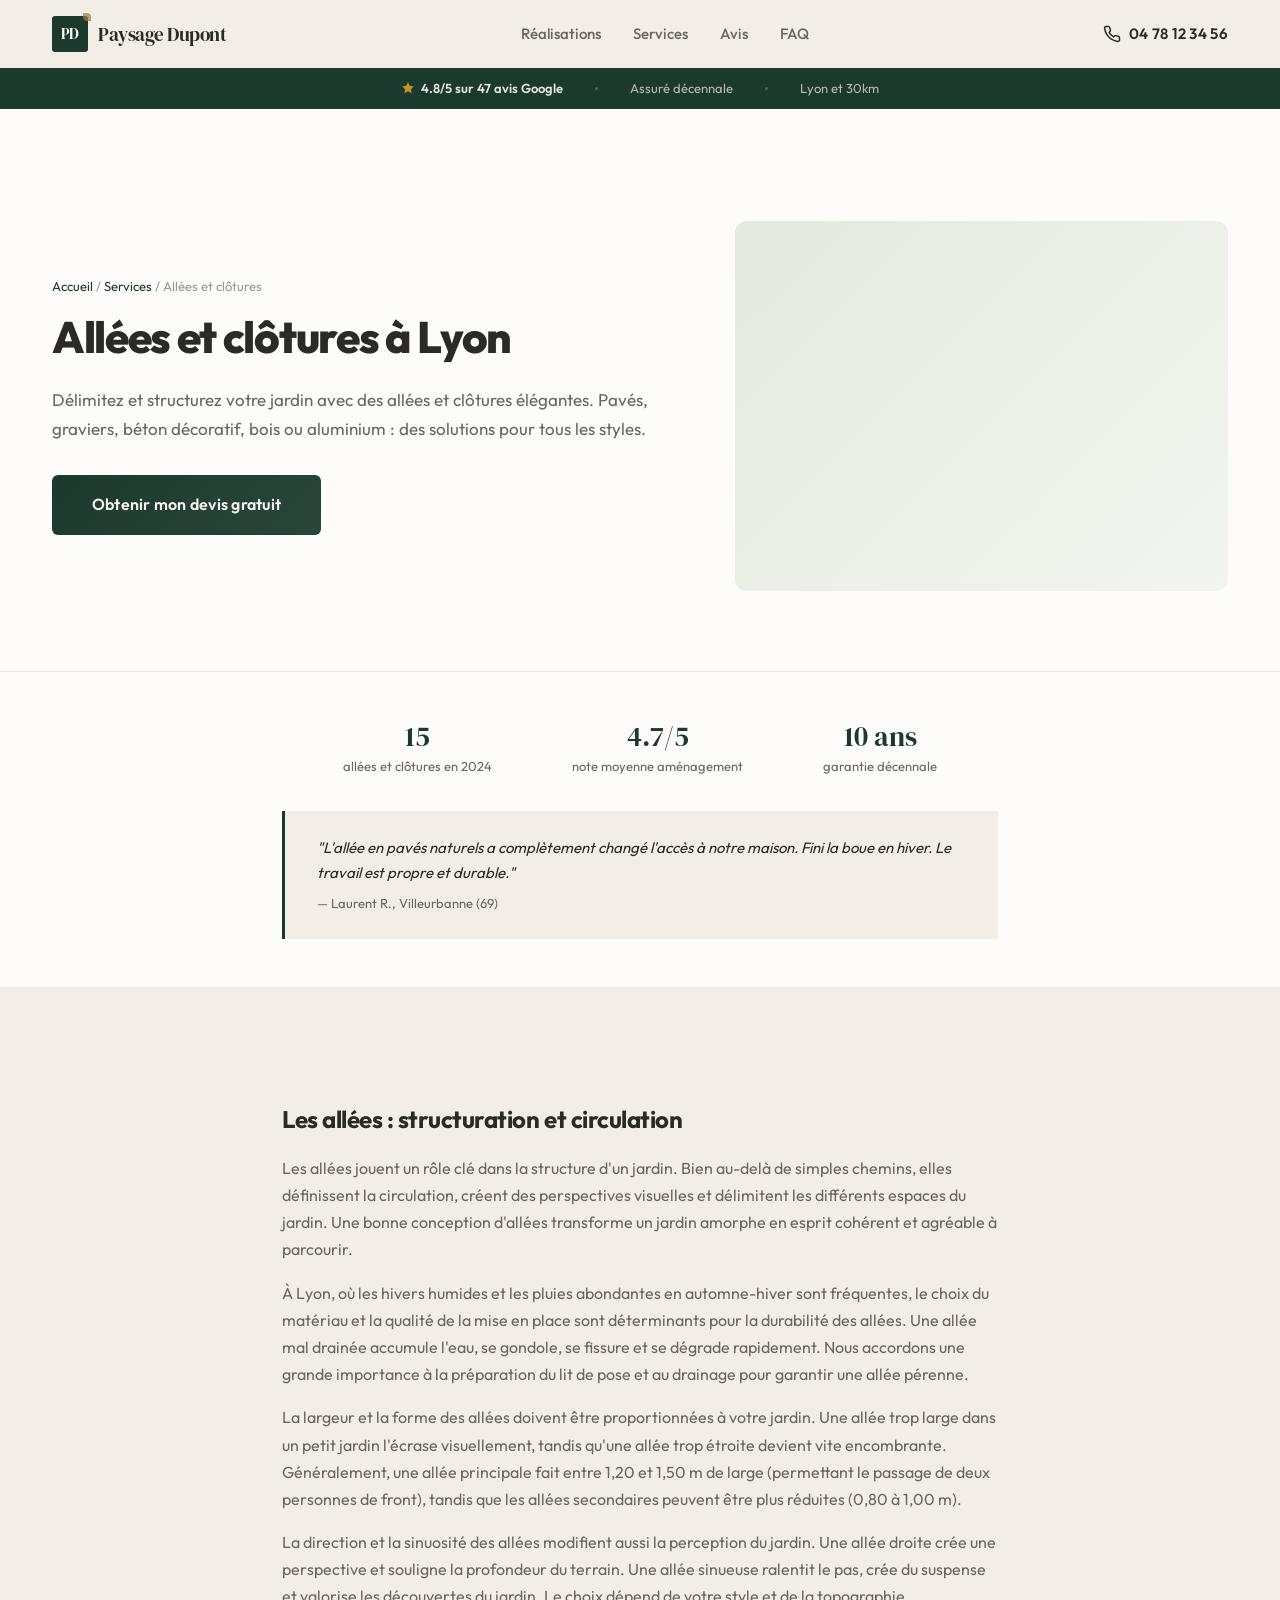
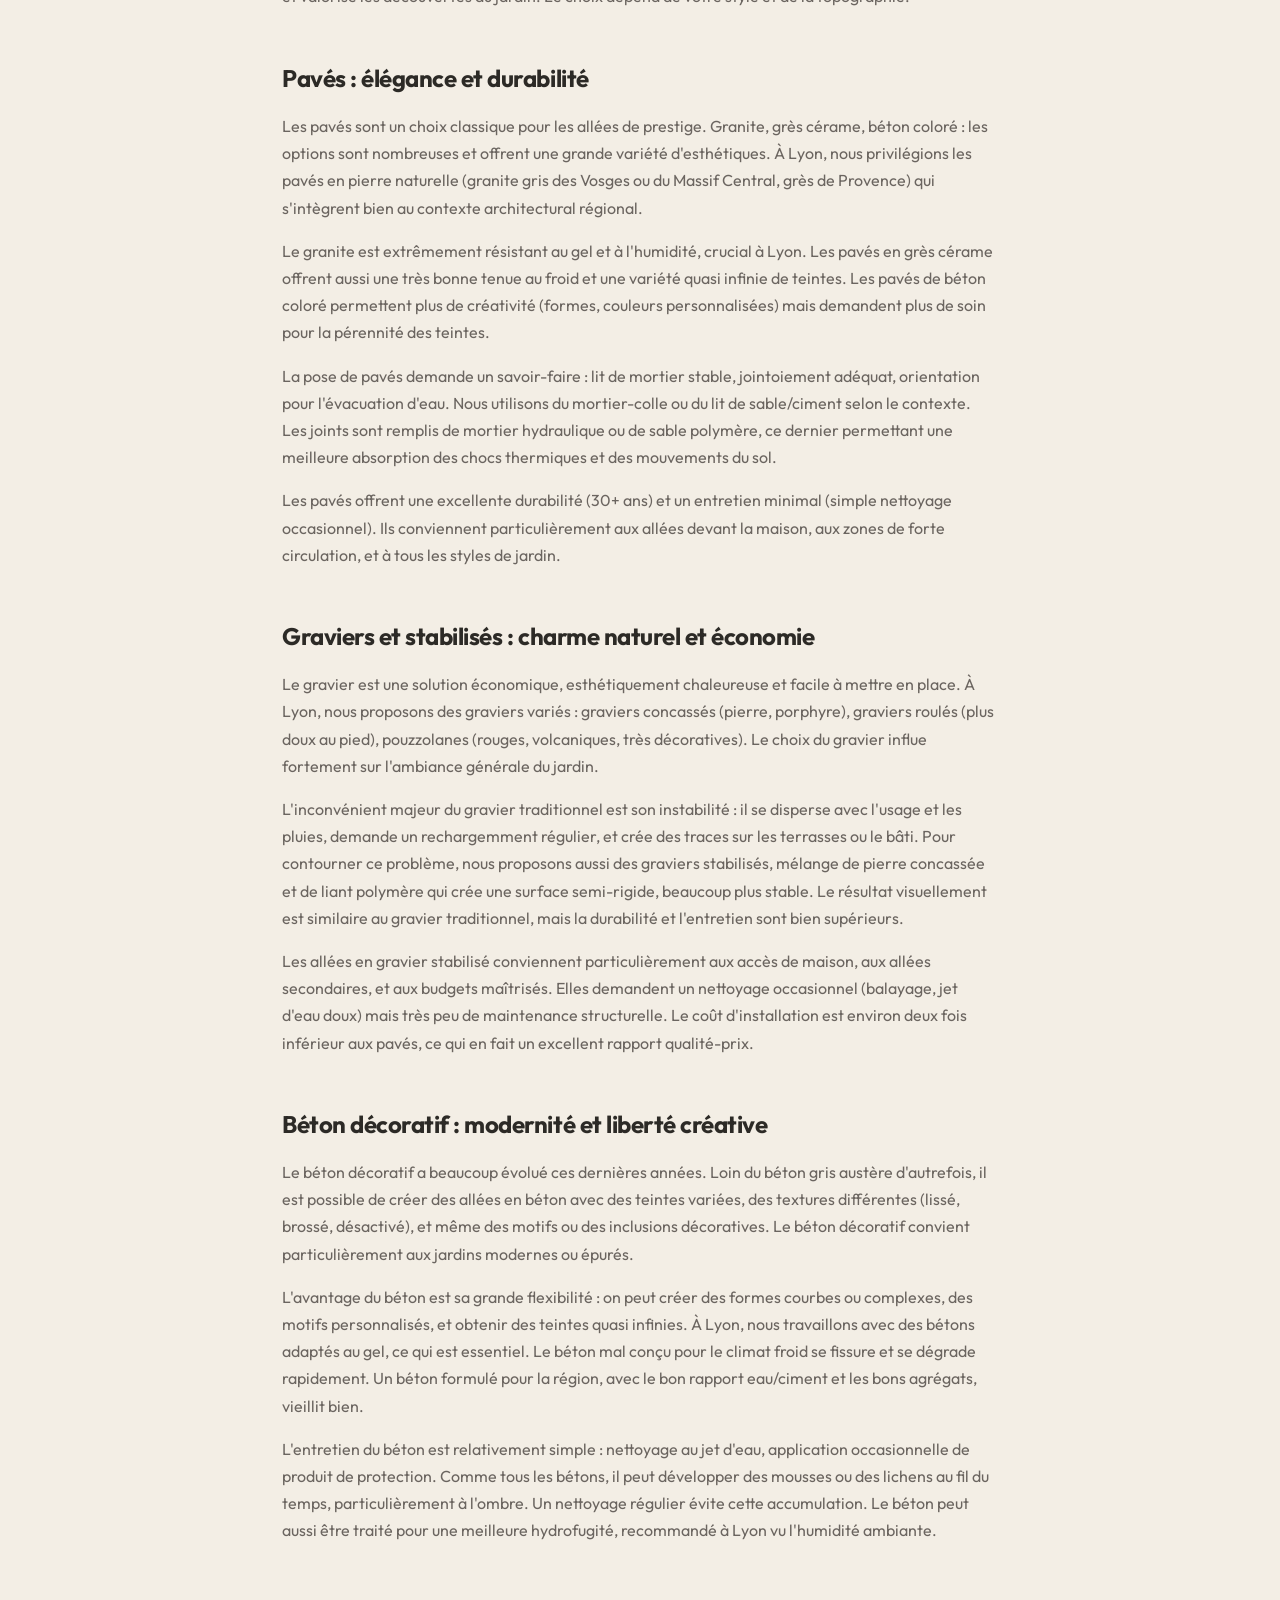
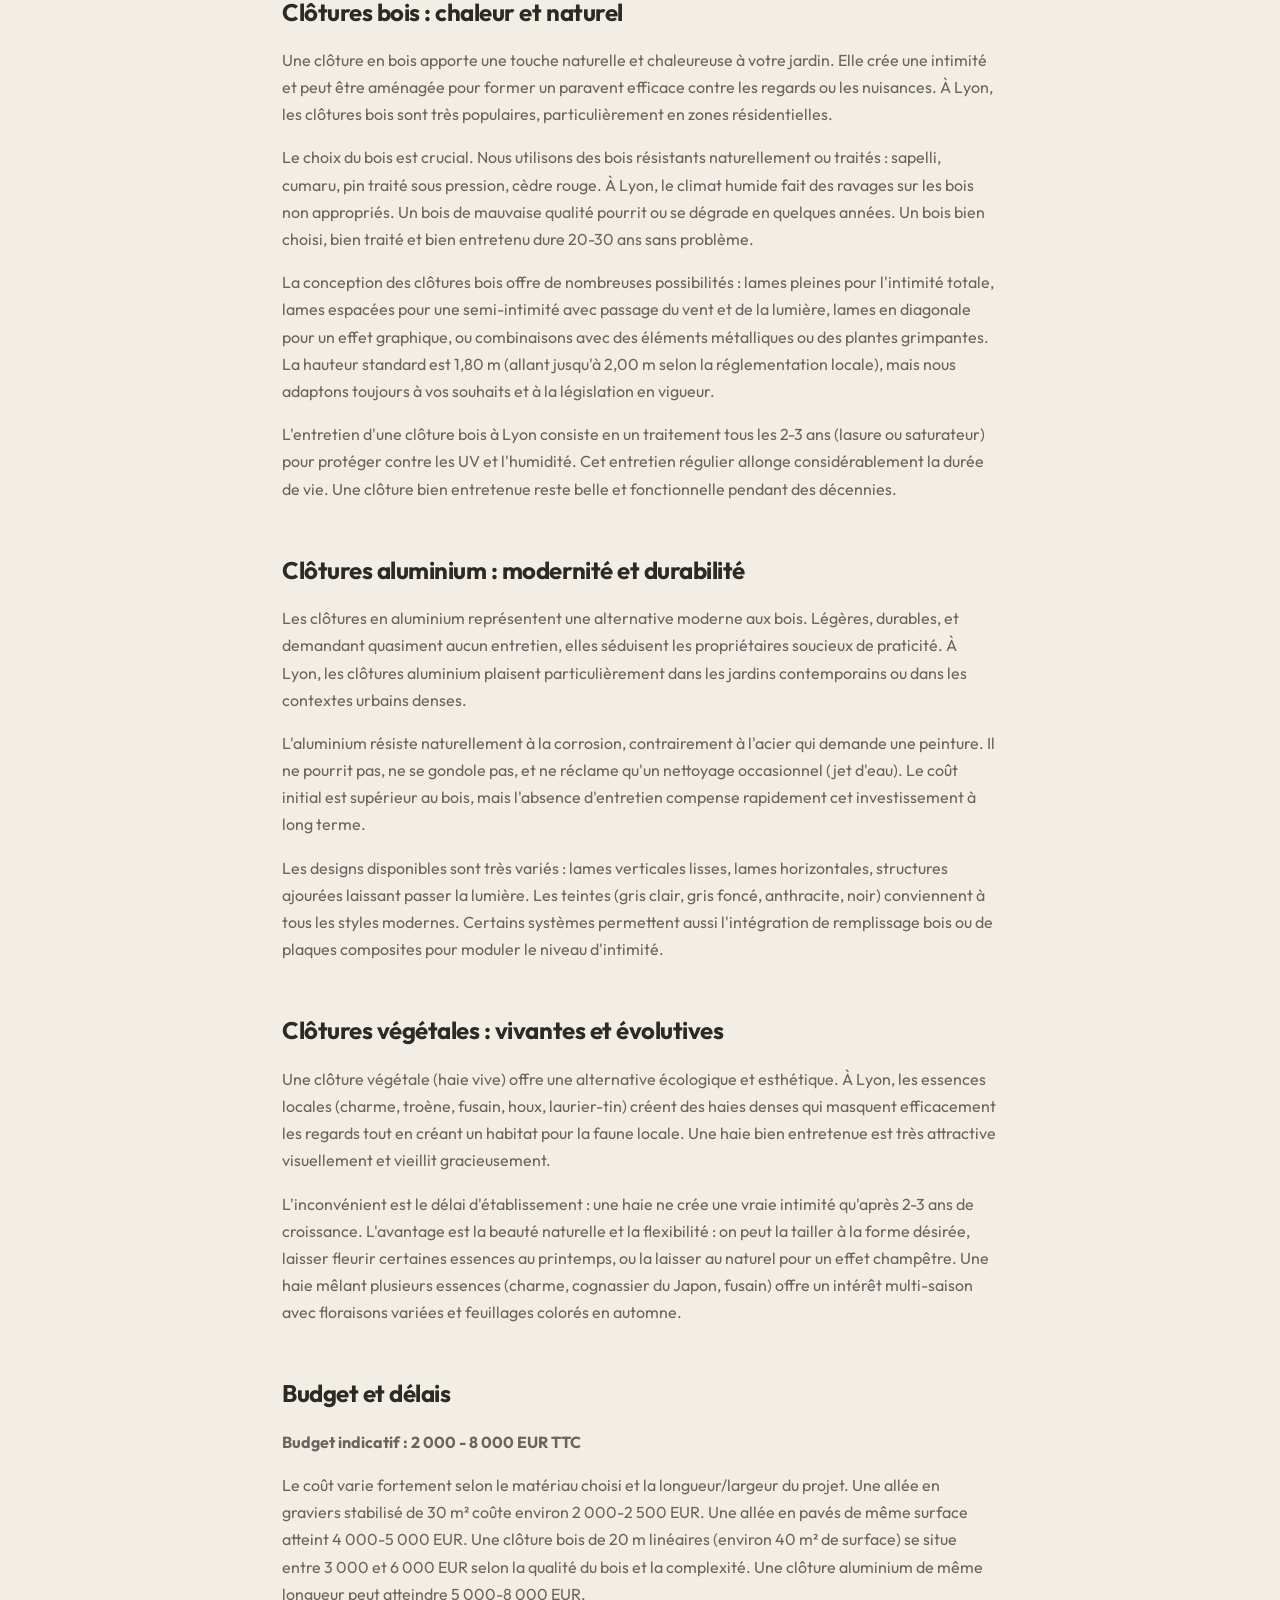
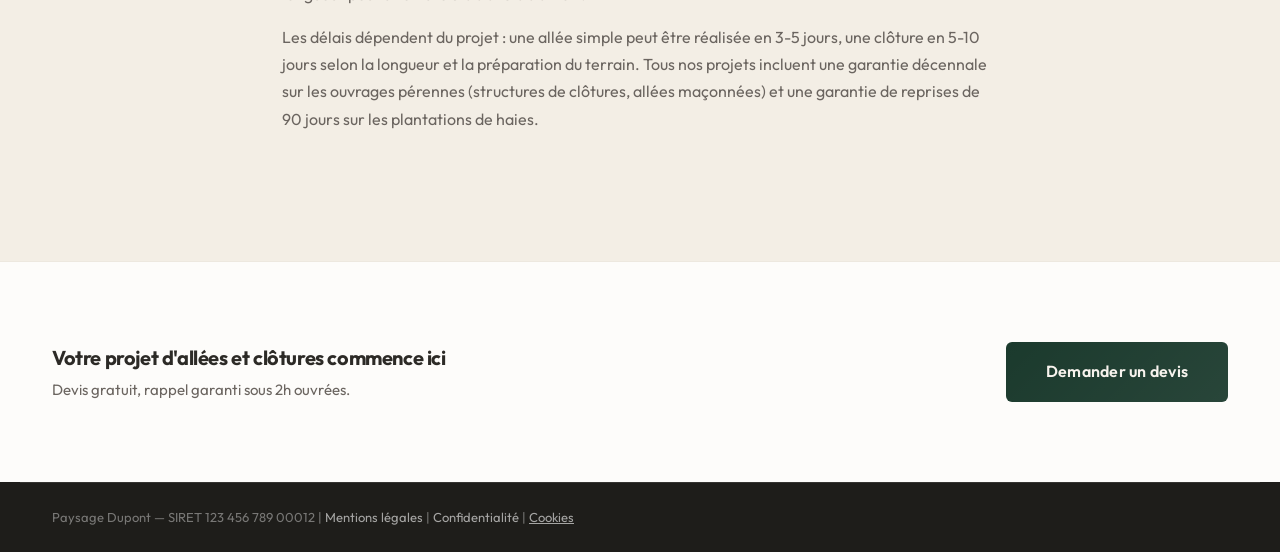
==== commit ed80373d: "SEO fixes: shorter title/description, keyword in H1, minified CSS/JS - Title: 75 -> 53 chars (under " ====
--- a/pages/allees-clotures.html
+++ b/pages/allees-clotures.html
@@ -14,7 +14,7 @@
   <link rel="preconnect" href="https://fonts.googleapis.com">
   <link rel="preconnect" href="https://fonts.gstatic.com" crossorigin>
   <link href="https://fonts.googleapis.com/css2?family=DM+Serif+Display&family=Outfit:wght@400;500;600;700;800&display=swap" rel="stylesheet">
-  <link rel="stylesheet" href="../css/style.css?v=2">
+  <link rel="stylesheet" href="../css/style.min.css?v=3">
   <!-- Anti-flash cookie: cache le banner si consent existe -->
   <script>
   try{var h=false;try{if(localStorage.getItem('cookie_consent'))h=true}catch(e){}if(!h){try{if(sessionStorage.getItem('cookie_consent'))h=true}catch(e){}}if(!h){try{if(document.cookie.indexOf('cc_set=1')!==-1)h=true}catch(e){}}if(h)document.documentElement.classList.add('cc-ok')}catch(e){}
@@ -185,6 +185,6 @@
     Appeler
   </a>
 
-  <script src="../js/main.js"></script>
+  <script src="../js/main.min.js?v=3"></script>
 </body>
 </html>
--- a/css/style.min.css
+++ b/css/style.min.css
@@ -0,0 +1 @@
+:root{--clr-bg:#f3eee5;--clr-surface:#fdfcfa;--clr-text:#2c2a26;--clr-text-secondary:#6b6560;--clr-text-muted:#9e968e;--clr-border:#e5dfd4;--clr-border-light:#ede8df;--clr-accent:#1b3a2d;--clr-accent-hover:#264d3c;--clr-accent-light:#e8ede9;--clr-accent-surface:#f2f5f0;--clr-brass:#9b7b4e;--clr-brass-hover:#836840;--clr-brass-light:#f5efe4;--clr-sage-50:#f2f5f0;--clr-sage-100:#e4eade;--clr-earth-100:#ede6dc;--clr-stone-100:#e8e4de;--clr-star:#c4922a;--clr-white:#fdfcfa;--font-display:'DM Serif Display','Georgia',serif;--font-body:'Outfit',system-ui,-apple-system,sans-serif;--font-weight-normal:400;--font-weight-medium:500;--font-weight-semibold:600;--font-weight-bold:700;--font-weight-extrabold:800;--space-xs:.25rem;--space-sm:.5rem;--space-md:1rem;--space-lg:1.5rem;--space-xl:2rem;--space-2xl:3rem;--space-3xl:5rem;--space-4xl:7rem;--space-5xl:10rem;--max-width:1240px;--max-width-narrow:780px;--ease-out:cubic-bezier(0.16,1,0.3,1);--ease-premium:cubic-bezier(0.22,1,0.36,1);--duration-fast:150ms;--duration-normal:280ms;--duration-slow:450ms;--shadow-sm:0 1px 2px rgba(44,58,50,0.03);--shadow-md:0 4px 12px rgba(44,58,50,0.05);--shadow-lg:0 12px 32px -4px rgba(44,58,50,0.07);--shadow-premium:0 20px 44px -12px rgba(27,58,45,0.10);--radius-sm:3px;--radius-md:6px;--radius-lg:8px;--radius-xl:12px}*,*::before,*::after{box-sizing:border-box;margin:0;padding:0}html{scroll-behavior:smooth;-webkit-text-size-adjust:100%}body{font-family:var(--font-body);font-weight:var(--font-weight-normal);color:var(--clr-text);background:var(--clr-bg);line-height:1.6;-webkit-font-smoothing:antialiased;-moz-osx-font-smoothing:grayscale}img{max-width:100%;height:auto;display:block}a{color:inherit;text-decoration:none;transition:color var(--duration-fast) var(--ease-out)}ul{list-style:none}address{font-style:normal}button{cursor:pointer;border:0;background:0;font:inherit}::selection{background:var(--clr-brass-light);color:var(--clr-text)}body::after{content:"";position:fixed;inset:0;pointer-events:none;z-index:99999;opacity:.03;background-image:url("data:image/svg+xml,%3CsvgviewBox='00256256'xmlns='http://www.w3.org/2000/svg'%3E%3Cfilterid='noise'%3E%3CfeTurbulencetype='fractalNoise'baseFrequency='0.65'numOctaves='3'stitchTiles='stitch'/%3E%3C/filter%3E%3Crectwidth='100%25'height='100%25'filter='url(%23noise)'/%3E%3C/svg%3E")}:focus-visible{outline:2px solid var(--clr-accent);outline-offset:3px;border-radius:var(--radius-sm)}.btn:focus-visible{outline:2px solid var(--clr-brass);outline-offset:3px;box-shadow:0 0 0 4px var(--clr-brass-light)}a:focus-visible{outline:2px solid var(--clr-accent);outline-offset:2px}@media(prefers-reduced-motion:reduce){*,*::before,*::after{animation-duration:.01ms !important;animation-iteration-count:1 !important;transition-duration:.01ms !important}.reveal{opacity:1;transform:none}html{scroll-behavior:auto}}.skip-link{position:absolute;top:-100%;left:50%;transform:translateX(-50%);background:var(--clr-accent);color:var(--clr-white);padding:var(--space-sm) var(--space-md);border-radius:var(--radius-sm);z-index:9999;font-weight:var(--font-weight-medium)}.skip-link:focus{top:var(--space-md)}.cookie-banner[hidden]{display:none !important}.cookie-banner{position:fixed;bottom:0;left:0;right:0;background:var(--clr-surface);border-top:1px solid var(--clr-border);padding:var(--space-lg) var(--space-xl);z-index:10000;box-shadow:0 -4px 20px rgba(0,0,0,0.08)}.cookie-inner{max-width:var(--max-width);margin:0 auto;display:flex;flex-wrap:wrap;align-items:center;gap:var(--space-md)}.cookie-text{flex:1 1 300px;font-size:.875rem;color:var(--clr-text-secondary);line-height:1.5}.cookie-actions{display:flex;gap:var(--space-sm)}.cookie-btn{padding:.625rem 1.25rem;border-radius:var(--radius-sm);font-size:.875rem;font-weight:var(--font-weight-semibold);transition:all var(--duration-fast) var(--ease-out)}.cookie-btn--refuse{background:var(--clr-bg);color:var(--clr-text);border:1px solid var(--clr-border)}.cookie-btn--refuse:hover{background:var(--clr-border-light)}.cookie-btn--accept{background:var(--clr-accent);color:var(--clr-white)}.cookie-btn--accept:hover{background:var(--clr-accent-hover)}.cookie-link{font-size:.8125rem;color:var(--clr-text-muted);text-decoration:underline;text-underline-offset:2px}.header{position:sticky;top:0;z-index:1000;background:var(--clr-bg)}.header__inner{max-width:var(--max-width);margin:0 auto;padding:var(--space-md) var(--space-xl);display:flex;align-items:center;justify-content:space-between;gap:var(--space-xl)}.header__logo{display:flex;align-items:center;gap:.625rem}.header__logo-mark{display:flex;align-items:center;justify-content:center;width:36px;height:36px;background:var(--clr-accent);color:var(--clr-white);font-family:var(--font-display);font-weight:var(--font-weight-normal);font-size:.9375rem;border-radius:var(--radius-sm);letter-spacing:-.03em;position:relative}.header__logo-mark::after{content:"";position:absolute;top:-3px;right:-3px;width:8px;height:8px;background:var(--clr-brass);border-radius:0 50% 0 50%;opacity:.7}.header__logo-text{font-family:var(--font-display);font-weight:var(--font-weight-normal);font-size:1.1875rem;letter-spacing:-.025em;color:var(--clr-text);line-height:1}.header__logo-info{display:flex;flex-direction:column}.header__logo-city{font-family:var(--font-body);font-size:.6875rem;font-weight:var(--font-weight-medium);color:var(--clr-text-muted);letter-spacing:.06em;text-transform:uppercase;margin-top:1px}.header__nav-list{display:flex;gap:var(--space-xl)}.header__nav-list a{font-size:.9375rem;color:var(--clr-text-secondary);font-weight:var(--font-weight-medium);transition:color var(--duration-normal) var(--ease-out);position:relative;padding-bottom:4px}.header__nav-list a::after{content:"";position:absolute;bottom:0;left:50%;width:0;height:1.5px;background:var(--clr-brass);transition:width var(--duration-normal) var(--ease-premium),left var(--duration-normal) var(--ease-premium);border-radius:1px}.header__nav-list a:hover{color:var(--clr-text)}.header__nav-list a:hover::after{width:100%;left:0}.header__nav-list a.is-active{color:var(--clr-text)}.header__nav-list a.is-active::after{width:100%;left:0;background:var(--clr-accent);opacity:.4}.header__phone{display:flex;align-items:center;gap:var(--space-sm);font-weight:var(--font-weight-semibold);font-size:.9375rem;color:var(--clr-text);white-space:nowrap;letter-spacing:.02em}.header__phone:hover{color:var(--clr-brass)}.header__phone-icon{flex-shrink:0}.header__cta-sticky{display:inline-block;padding:.5rem 1.25rem;background:var(--clr-accent);color:var(--clr-white);font-size:.875rem;font-weight:var(--font-weight-semibold);border-radius:var(--radius-md);letter-spacing:.01em;white-space:nowrap;transition:background var(--duration-fast),box-shadow var(--duration-fast);margin-left:var(--space-md)}.header__cta-sticky:hover{background:var(--clr-accent-hover);box-shadow:var(--shadow-md);color:var(--clr-white)}.header__burger{display:none;width:28px;height:20px;position:relative}.header__burger span{display:block;width:100%;height:2px;background:var(--clr-text);border-radius:2px;position:absolute;left:0;transition:all var(--duration-normal) var(--ease-out)}.header__burger span:nth-child(1){top:0}.header__burger span:nth-child(2){top:9px}.header__burger span:nth-child(3){top:18px}.header__burger[aria-expanded="true"] span:nth-child(1){transform:rotate(45deg);top:9px}.header__burger[aria-expanded="true"] span:nth-child(2){opacity:0}.header__burger[aria-expanded="true"] span:nth-child(3){transform:rotate(-45deg);top:9px}.trust-bar{background:var(--clr-accent);border-bottom:0}.trust-bar__inner{max-width:var(--max-width);margin:0 auto;padding:.625rem var(--space-xl);display:flex;align-items:center;justify-content:center;gap:var(--space-xl);font-size:.8125rem;color:rgba(247,243,237,0.7);font-weight:var(--font-weight-normal)}.trust-bar__item{display:flex;align-items:center;gap:6px;white-space:nowrap}.trust-bar__item--rating{color:rgba(247,243,237,0.92);font-weight:var(--font-weight-semibold)}.trust-bar__item svg{color:var(--clr-brass);flex-shrink:0;opacity:.85}.trust-bar__item--rating svg{color:var(--clr-star);opacity:1}.trust-bar__sep{width:3px;height:3px;background:rgba(247,243,237,0.25);border-radius:50%}.mobile-nav{position:fixed;inset:0;background:var(--clr-surface);z-index:999;padding:5rem var(--space-xl) var(--space-xl)}.mobile-nav ul{display:flex;flex-direction:column;gap:var(--space-lg)}.mobile-nav a{font-size:1.25rem;font-weight:var(--font-weight-semibold);color:var(--clr-text)}.mobile-nav__cta{display:inline-block;padding:var(--space-md) var(--space-xl);background:var(--clr-accent);color:var(--clr-white) !important;border-radius:var(--radius-md);text-align:center;margin-top:var(--space-md)}.mobile-nav__phone{display:block;margin-top:var(--space-xl);font-size:1.125rem;color:var(--clr-accent);font-weight:var(--font-weight-semibold)}.btn{display:inline-flex;align-items:center;justify-content:center;gap:var(--space-sm);font-weight:var(--font-weight-semibold);font-size:.9375rem;border-radius:var(--radius-md);padding:.75rem 1.5rem;transition:all var(--duration-normal) var(--ease-out);white-space:nowrap}.btn--primary{background:var(--clr-accent);color:#f7f3ed;letter-spacing:.015em;position:relative;overflow:hidden}.btn--primary::before{content:"";position:absolute;inset:0;background:linear-gradient(135deg,transparent 0,rgba(255,255,255,0.06) 100%);pointer-events:none}.btn--primary:hover{background:var(--clr-accent-hover);box-shadow:0 8px 24px -4px rgba(27,58,45,0.2)}.btn--primary:active{transform:scale(0.97);box-shadow:none}.btn--outline{background:transparent;color:var(--clr-accent);border:1.5px solid var(--clr-border)}.btn--outline:hover{border-color:var(--clr-accent);background:var(--clr-accent-surface);color:var(--clr-accent)}.btn--brass{background:var(--clr-brass);color:#fffdf9;letter-spacing:.015em}.btn--brass:hover{background:var(--clr-brass-hover);box-shadow:0 8px 20px -4px rgba(155,123,78,0.3)}.btn--brass:active{transform:scale(0.97);box-shadow:none}.btn--lg{padding:1.0625rem 2.5rem;font-size:1rem}.section__inner{max-width:var(--max-width);margin:0 auto;padding:var(--space-4xl) var(--space-xl) var(--space-5xl)}.section__inner--narrow{max-width:var(--max-width-narrow)}.section__label{display:inline-flex;align-items:center;gap:.75em;font-size:1rem;font-weight:var(--font-weight-bold);color:var(--clr-accent);text-transform:uppercase;letter-spacing:.08em;margin-bottom:var(--space-xl);font-family:var(--font-body)}.section__label::before{content:"";display:inline-block;width:28px;height:2px;background:var(--clr-brass);flex-shrink:0}.section__title{font-family:var(--font-display);font-size:clamp(2rem,4.5vw,3rem);font-weight:var(--font-weight-normal);letter-spacing:-.02em;line-height:1.08;margin-bottom:var(--space-lg);color:var(--clr-text)}.section__desc{font-size:1.0625rem;color:var(--clr-text-secondary);line-height:1.75;max-width:55ch;margin-bottom:var(--space-md)}.hero{background:var(--clr-bg);overflow:hidden}.hero__inner{max-width:var(--max-width);margin:0 auto;padding:var(--space-5xl) var(--space-xl);display:grid;grid-template-columns:1.1fr .9fr;gap:var(--space-3xl);align-items:center}.hero__label{display:inline-flex;align-items:center;gap:.75em;font-size:.9375rem;font-weight:var(--font-weight-bold);color:var(--clr-accent);text-transform:uppercase;letter-spacing:.08em;margin-bottom:var(--space-lg);font-family:var(--font-body)}.hero__label::before{content:"";display:inline-block;width:28px;height:2px;background:var(--clr-brass);flex-shrink:0}.hero__proof{display:flex;align-items:center;gap:var(--space-md);margin-bottom:var(--space-md);font-size:.875rem;font-weight:var(--font-weight-semibold);color:var(--clr-text-secondary)}.hero__proof-item{display:inline-flex;align-items:center;gap:4px}.hero__proof-star{color:var(--clr-star)}.hero__proof-sep{width:4px;height:4px;background:var(--clr-border);border-radius:50%;flex-shrink:0}.hero__title{font-family:var(--font-display);font-size:clamp(2.25rem,5.5vw,3.75rem);font-weight:var(--font-weight-normal);letter-spacing:-.015em;line-height:1.08;margin-bottom:var(--space-lg);color:var(--clr-text)}.hero__subtitle{font-size:1.125rem;color:var(--clr-text-secondary);line-height:1.7;margin-bottom:var(--space-2xl);max-width:48ch}.hero__actions{display:flex;flex-wrap:wrap;gap:var(--space-md);margin-bottom:var(--space-md)}.hero__phone-btn{gap:.5rem}.hero__reassurance{font-size:.8125rem;color:var(--clr-text-muted)}.hero__visual{position:relative;z-index:0}.hero__img-wrapper{width:100%;aspect-ratio:16/9;border-radius:var(--radius-xl);position:relative;overflow:hidden;box-shadow:var(--shadow-premium)}.hero__img-wrapper picture,.hero__img-wrapper picture img{display:block;width:100%;height:100%;object-fit:cover;object-position:center}.hero__img-wrapper::after{content:"";position:absolute;inset:0;background:linear-gradient(to top,rgba(27,58,45,0.35) 0,rgba(27,58,45,0.08) 40%,transparent 70%);z-index:1;pointer-events:none}.hero__visual::after{content:"";position:absolute;bottom:-12px;right:-12px;width:45%;height:45%;border:2px solid var(--clr-brass);border-radius:var(--radius-xl);opacity:.25;z-index:-1;transition:opacity var(--duration-slow) var(--ease-out)}.hero__visual:hover::after{opacity:.45}.hero__img-overlay{position:absolute;bottom:var(--space-lg);left:var(--space-lg);z-index:2}.hero__img-badge{display:inline-block;padding:var(--space-xs) var(--space-md);background:rgba(255,255,255,0.92);backdrop-filter:blur(8px);border-radius:var(--radius-sm);font-size:.8125rem;font-weight:var(--font-weight-medium);color:var(--clr-text-secondary);letter-spacing:.01em}.services{background:var(--clr-surface)}.services__grid{display:grid;grid-template-columns:repeat(2,1fr);gap:var(--space-xl);margin-top:var(--space-3xl)}.service-card{background:var(--clr-surface);border-radius:var(--radius-lg);border:1px solid var(--clr-border-light);overflow:hidden;transition:box-shadow var(--duration-normal) var(--ease-premium)}.service-card:hover{box-shadow:var(--shadow-lg)}.service-card__img{height:160px;overflow:hidden}.service-card__img picture,.service-card__img picture img,.service-card__img>img{display:block;width:100%;height:100%;object-fit:cover;object-position:center;transition:transform .6s var(--ease-premium)}.service-card:hover .service-card__img picture img,.service-card:hover .service-card__img>img{transform:scale(1.04)}.service-card__title{font-family:var(--font-display);font-size:1.1875rem;font-weight:var(--font-weight-normal);padding:var(--space-lg) var(--space-lg) var(--space-sm);letter-spacing:-.01em}.service-card__text{font-size:.9375rem;color:var(--clr-text-secondary);line-height:1.6;padding:0 var(--space-lg)}.service-card__link{display:inline-flex;align-items:center;gap:6px;padding:var(--space-lg);font-size:.875rem;font-weight:var(--font-weight-semibold);color:var(--clr-brass);letter-spacing:.02em;transition:gap var(--duration-normal) var(--ease-out),color var(--duration-fast)}.service-card__link:hover{gap:10px;color:var(--clr-brass-hover)}.realisations{background:var(--clr-bg)}.realisations__grid{display:grid;grid-template-columns:repeat(2,1fr);gap:var(--space-xl);margin-top:var(--space-3xl)}.projet-card{border-radius:var(--radius-lg);overflow:hidden;border:1px solid var(--clr-border-light);background:var(--clr-bg)}.projet-card__slider{position:relative;aspect-ratio:4/3;overflow:hidden;cursor:ew-resize;touch-action:pan-y}.projet-card__showcase{position:relative;aspect-ratio:4/3;overflow:hidden}.projet-card__showcase picture,.projet-card__showcase picture img{display:block;width:100%;height:100%;object-fit:cover;object-position:center}.projet-card__before,.projet-card__after{position:absolute;inset:0}.projet-card__before picture,.projet-card__after picture,.projet-card__before>img,.projet-card__after>img{display:block;width:100%;height:100%}.projet-card__before picture img,.projet-card__after picture img,.projet-card__before>img,.projet-card__after>img{width:100%;height:100%;object-fit:cover;object-position:center}.projet-card__before{background-color:#d4c8b8;z-index:1}.projet-card__before picture img,.projet-card__before>img{filter:sepia(0.3) saturate(0.5) brightness(0.85)}.projet-card__after{background-color:var(--clr-sage-100);z-index:0}.projet-card__before{clip-path:inset(0 50% 0 0)}.projet-card__label{position:absolute;top:var(--space-md);padding:2px 10px;font-size:.75rem;font-weight:var(--font-weight-semibold);border-radius:var(--radius-sm);color:var(--clr-white);text-transform:uppercase;letter-spacing:.04em}.projet-card__label--before{left:var(--space-md);background:rgba(0,0,0,0.55);z-index:3}.projet-card__label--after{right:var(--space-md);background:var(--clr-accent)}.projet-card__handle{position:absolute;top:0;bottom:0;left:50%;transform:translateX(-50%);z-index:5;display:flex;flex-direction:column;align-items:center;justify-content:center;pointer-events:none}.projet-card__handle-line{width:2px;flex:1;background:var(--clr-white);opacity:.8}.projet-card__handle-circle{width:36px;height:36px;border-radius:50%;background:var(--clr-white);display:flex;align-items:center;justify-content:center;box-shadow:var(--shadow-md);flex-shrink:0}.projet-card__handle-circle svg{color:var(--clr-text)}.projet-card__info{padding:var(--space-lg)}.projet-card__title{font-family:var(--font-display);font-size:1.0625rem;font-weight:var(--font-weight-normal);margin-bottom:var(--space-sm)}.projet-card__meta{display:flex;flex-wrap:wrap;align-items:center;gap:var(--space-sm);font-size:.8125rem;color:var(--clr-text-muted)}.projet-card__sep{width:3px;height:3px;background:var(--clr-border);border-radius:50%}.projet-card__budget{font-weight:var(--font-weight-semibold);color:var(--clr-text-secondary)}.realisations__cta{text-align:center;margin-top:var(--space-2xl)}.services::after,.realisations::after{content:"";display:block;width:24px;height:24px;margin:0 auto;background:var(--clr-accent);opacity:.08;border-radius:0 50% 0 50%;transform:rotate(45deg) translateY(12px)}.processus{background:var(--clr-surface)}.processus__grid{display:grid;grid-template-columns:repeat(4,1fr);gap:var(--space-xl);margin-top:var(--space-3xl)}.processus__step{padding:var(--space-2xl) var(--space-xl);border-radius:var(--radius-lg);background:var(--clr-surface);border:1px solid var(--clr-border-light);position:relative}.processus__number{display:block;font-family:var(--font-display);font-size:2.5rem;font-weight:var(--font-weight-normal);color:var(--clr-brass);letter-spacing:-.03em;margin-bottom:var(--space-md);opacity:.4;line-height:1}.processus__step-title{font-family:var(--font-display);font-size:1.0625rem;font-weight:var(--font-weight-normal);margin-bottom:var(--space-sm);letter-spacing:-.01em}.processus__step-text{font-size:.9375rem;color:var(--clr-text-secondary);line-height:1.6}.fondateur{background:var(--clr-bg)}.fondateur__inner{display:grid;grid-template-columns:auto 1fr;gap:var(--space-2xl);align-items:center;max-width:820px}.fondateur__portrait{width:140px;height:140px;flex-shrink:0}.fondateur__img{width:100%;height:100%;border-radius:50%;box-shadow:var(--shadow-md);border:3px solid var(--clr-surface);outline:1px solid var(--clr-border-light)}.fondateur__name{font-family:var(--font-display);font-size:1.5rem;font-weight:var(--font-weight-normal);letter-spacing:-.02em;color:var(--clr-text);margin-bottom:2px}.fondateur__role{font-size:.875rem;color:var(--clr-text-muted);margin-bottom:var(--space-lg)}.fondateur__quote{font-size:.9375rem;color:var(--clr-text-secondary);line-height:1.7;font-style:italic;padding-left:var(--space-lg);border-left:2px solid var(--clr-brass);margin-bottom:var(--space-lg)}.fondateur__credentials{display:flex;flex-wrap:wrap;gap:var(--space-lg)}.fondateur__credential{display:flex;align-items:center;gap:5px;font-size:.8125rem;color:var(--clr-text-secondary);font-weight:var(--font-weight-medium)}.fondateur__credential svg{color:var(--clr-accent);opacity:.7;flex-shrink:0}.avis{background:var(--clr-surface)}.avis__grid{display:grid;grid-template-columns:repeat(3,1fr);gap:var(--space-xl);margin-top:var(--space-3xl)}.avis-card{padding:var(--space-xl) var(--space-xl) var(--space-xl) var(--space-2xl);border-radius:var(--radius-lg);background:var(--clr-bg);border:1px solid var(--clr-border-light);position:relative;transition:box-shadow var(--duration-normal) var(--ease-premium)}.avis-card::before{content:"";position:absolute;left:0;top:var(--space-xl);bottom:var(--space-xl);width:2px;background:var(--clr-brass);border-radius:1px;opacity:.4;transition:opacity var(--duration-normal) var(--ease-out)}.avis-card:hover{box-shadow:var(--shadow-md)}.avis-card:hover::before{opacity:1}.avis-card__stars{display:flex;gap:2px;color:var(--clr-star);margin-bottom:var(--space-md)}.avis-card__text{font-size:.9375rem;color:var(--clr-text-secondary);line-height:1.7;margin-bottom:var(--space-lg)}.avis-card__author{display:flex;align-items:center;gap:var(--space-sm);font-size:.875rem;font-weight:var(--font-weight-medium);color:var(--clr-text)}.avis-card__author strong{font-weight:var(--font-weight-semibold)}.avis-card__avatar{width:32px;height:32px;border-radius:50%;background:var(--clr-accent);color:var(--clr-white);font-family:var(--font-display);font-size:.75rem;font-weight:var(--font-weight-normal);display:flex;align-items:center;justify-content:center;flex-shrink:0;letter-spacing:.02em}.avis__link{display:inline-flex;align-items:center;gap:6px;margin-top:var(--space-xl);font-size:.9375rem;font-weight:var(--font-weight-semibold);color:var(--clr-accent)}.avis__link:hover{text-decoration:underline;text-underline-offset:3px}.faq{background:var(--clr-bg)}.faq__list{margin-top:var(--space-2xl);display:flex;flex-direction:column;gap:1px;background:var(--clr-border-light);border-radius:var(--radius-lg);overflow:hidden}.faq__item{background:var(--clr-surface)}.faq__question{padding:var(--space-lg) var(--space-xl);font-weight:var(--font-weight-semibold);font-size:1rem;cursor:pointer;display:flex;align-items:center;justify-content:space-between;list-style:none;transition:background var(--duration-fast)}.faq__question::-webkit-details-marker{display:none}.faq__question::after{content:"";width:10px;height:10px;border-right:2px solid var(--clr-text-muted);border-bottom:2px solid var(--clr-text-muted);transform:rotate(45deg);transition:transform var(--duration-normal) var(--ease-premium);flex-shrink:0;margin-left:var(--space-md)}.faq__item[open] .faq__question::after{transform:rotate(-135deg)}.faq__question:hover{background:var(--clr-bg)}.faq__answer{padding:0 var(--space-xl) var(--space-lg);font-size:.9375rem;color:var(--clr-text-secondary);line-height:1.7;max-width:65ch}.section__cta-inline{text-align:center;margin-top:var(--space-3xl);padding-top:var(--space-2xl);border-top:1px solid var(--clr-border-light)}.section__cta-reassurance{margin-top:var(--space-sm);font-size:.875rem;color:var(--clr-text-secondary);font-weight:var(--font-weight-medium)}.qualification{background:var(--clr-bg)}.qualification__grid{display:grid;grid-template-columns:repeat(2,1fr);gap:var(--space-lg);margin-top:var(--space-2xl)}.qualification__item{display:flex;align-items:flex-start;gap:var(--space-md);padding:var(--space-lg);background:var(--clr-surface);border-radius:var(--radius-lg);border:1px solid var(--clr-border-light)}.qualification__icon{flex-shrink:0;color:var(--clr-brass);margin-top:2px}.qualification__item p{font-size:.9375rem;color:var(--clr-text-secondary);line-height:1.65}.qualification__cta{text-align:center;margin-top:var(--space-3xl)}.qualification__cta-text{font-size:1.0625rem;color:var(--clr-text);margin-bottom:var(--space-xl);font-weight:var(--font-weight-medium)}.cta-final{background:var(--clr-accent);color:#f0ebe3;position:relative;overflow:hidden}.cta-final::before{content:"";position:absolute;inset:0;background:radial-gradient(ellipse at 20% 50%,rgba(155,123,78,0.12) 0,transparent 50%),radial-gradient(ellipse at 80% 30%,rgba(155,123,78,0.06) 0,transparent 45%);pointer-events:none}.cta-final::after{content:"";position:absolute;inset:0;background:url("data:image/svg+xml,%3CsvgviewBox='00256256'xmlns='http://www.w3.org/2000/svg'%3E%3Cfilterid='noise'%3E%3CfeTurbulencetype='fractalNoise'baseFrequency='0.9'numOctaves='4'stitchTiles='stitch'/%3E%3C/filter%3E%3Crectwidth='100%25'height='100%25'filter='url(%23noise)'opacity='0.03'/%3E%3C/svg%3E");background-size:200px 200px;pointer-events:none;opacity:.5}.cta-final__inner{text-align:center;padding:var(--space-5xl) var(--space-xl);position:relative;z-index:1}.cta-final__title{font-family:var(--font-display);font-size:clamp(1.75rem,4vw,2.75rem);font-weight:var(--font-weight-normal);letter-spacing:-.01em;margin-bottom:var(--space-md);color:#fffdf9}.cta-final__title::after{content:"";display:block;width:48px;height:2px;background:var(--clr-brass);margin:var(--space-lg) auto 0;opacity:.6;border-radius:1px}.cta-final__text{font-size:1.0625rem;color:rgba(247,243,237,0.82);margin-bottom:var(--space-2xl);max-width:50ch;margin-left:auto;margin-right:auto}.cta-final .btn--primary{background:var(--clr-brass);color:#fffdf9;padding:1rem 2.5rem;font-size:1rem}.cta-final .btn--primary:hover{background:var(--clr-brass-hover);box-shadow:0 12px 28px -6px rgba(155,123,78,0.4);transform:translateY(-1px)}.footer{background:#1e1d1a;color:rgba(247,243,237,0.6)}.footer__inner{max-width:var(--max-width);margin:0 auto;padding:var(--space-4xl) var(--space-xl) var(--space-2xl);display:grid;grid-template-columns:1.5fr 1fr 1fr 1fr auto;gap:var(--space-2xl)}.footer__logo-mark{display:inline-flex;align-items:center;justify-content:center;width:36px;height:36px;background:var(--clr-accent);color:var(--clr-white);font-weight:var(--font-weight-bold);font-size:.875rem;border-radius:var(--radius-sm);margin-bottom:var(--space-sm)}.footer__logo-text{display:block;font-weight:var(--font-weight-semibold);color:var(--clr-white);font-size:1.0625rem;margin-bottom:var(--space-sm)}.footer__tagline{font-size:.875rem;line-height:1.5}.footer__eco{display:flex;align-items:center;gap:6px;font-size:.75rem;color:rgba(247,243,237,0.5);margin-top:var(--space-sm);letter-spacing:.01em}.footer__eco svg{color:var(--clr-sage-100);opacity:.6;flex-shrink:0}.footer__heading{font-size:.8125rem;font-weight:var(--font-weight-semibold);color:var(--clr-white);text-transform:uppercase;letter-spacing:.06em;margin-bottom:var(--space-lg)}.footer__address{font-size:.9375rem;line-height:1.8}.footer__address a{transition:color var(--duration-fast)}.footer__address a:hover{color:var(--clr-white)}.footer__links ul{display:flex;flex-direction:column;gap:var(--space-sm)}.footer__links a{font-size:.9375rem;transition:color var(--duration-fast)}.footer__links a:hover{color:var(--clr-white)}.footer__cta{display:flex;align-items:flex-start}.footer__bottom{max-width:var(--max-width);margin:0 auto;padding:var(--space-lg) var(--space-xl);border-top:1px solid rgba(255,255,255,0.1);font-size:.8125rem;color:rgba(255,255,255,0.4)}.mobile-sticky-call{display:none;position:fixed;bottom:var(--space-lg);right:var(--space-lg);background:var(--clr-accent);color:var(--clr-white);padding:.875rem 1.25rem;border-radius:50px;font-weight:var(--font-weight-semibold);font-size:.9375rem;align-items:center;gap:var(--space-sm);box-shadow:var(--shadow-lg);z-index:900;transition:transform var(--duration-normal) var(--ease-out)}.mobile-sticky-call:active{transform:scale(0.96)}.reveal{opacity:0;transform:translateY(20px);transition:opacity .5s var(--ease-premium),transform .5s var(--ease-premium)}.reveal--visible{opacity:1;transform:translateY(0)}.reveal--delay-1{transition-delay:60ms}.reveal--delay-2{transition-delay:140ms}.reveal--delay-3{transition-delay:220ms}.reveal--delay-4{transition-delay:300ms}.availability{display:inline-flex;align-items:center;gap:var(--space-sm);padding:var(--space-xs) var(--space-md);background:var(--clr-brass-light);border:1px solid rgba(155,123,78,0.2);border-radius:50px;font-size:.8125rem;font-weight:var(--font-weight-medium);color:var(--clr-brass);margin-top:var(--space-md)}.availability__dot{width:8px;height:8px;background:var(--clr-brass);border-radius:50%;animation:pulse-dot 2s ease-in-out infinite}@keyframes pulse-dot{0%,100%{opacity:1;transform:scale(1)}50%{opacity:.5;transform:scale(0.85)}}.avis__google-link{display:inline-flex;align-items:center;gap:6px;margin-top:var(--space-xl);font-size:.875rem;font-weight:var(--font-weight-semibold);color:var(--clr-brass);letter-spacing:.02em;transition:gap var(--duration-normal) var(--ease-out)}.avis__google-link:hover{gap:10px;text-decoration:underline;text-underline-offset:3px}.avis__google-embed{margin-top:var(--space-3xl);padding-top:var(--space-2xl);border-top:1px solid var(--clr-border-light)}.avis__google-embed-label{font-family:var(--font-display);font-size:1.25rem;margin-bottom:var(--space-lg);color:var(--clr-text)}.avis__google-embed-frame{border-radius:var(--radius-lg);overflow:hidden;box-shadow:var(--shadow-md)}.avis__google-embed-note{font-size:.8125rem;color:var(--clr-text-muted);margin-top:var(--space-md);font-style:italic}.service-hero{background:var(--clr-surface);border-bottom:1px solid var(--clr-border-light)}.service-hero__inner{max-width:var(--max-width);margin:0 auto;padding:var(--space-4xl) var(--space-xl) var(--space-3xl);display:grid;grid-template-columns:1.1fr .9fr;gap:var(--space-3xl);align-items:center}.service-hero__breadcrumb{font-size:.8125rem;color:var(--clr-text-muted);margin-bottom:var(--space-md)}.service-hero__breadcrumb a{color:var(--clr-accent)}.service-hero__breadcrumb a:hover{text-decoration:underline;text-underline-offset:2px}.service-hero__title{font-size:clamp(1.75rem,4vw,2.75rem);font-weight:var(--font-weight-extrabold);letter-spacing:-.03em;line-height:1.1;margin-bottom:var(--space-lg)}.service-hero__text{font-size:1.0625rem;color:var(--clr-text-secondary);line-height:1.7;margin-bottom:var(--space-xl);max-width:55ch}.service-hero__img{width:100%;aspect-ratio:4/3;border-radius:var(--radius-xl);overflow:hidden}.service-hero__img-placeholder{width:100%;height:100%;background:linear-gradient(135deg,var(--clr-sage-100) 0,var(--clr-sage-50) 100%)}.service-proof{background:var(--clr-surface);border-bottom:1px solid var(--clr-border-light)}.service-proof__inner{max-width:var(--max-width-narrow);margin:0 auto;padding:var(--space-2xl) var(--space-xl)}.service-proof__stats{display:flex;justify-content:center;gap:var(--space-3xl);margin-bottom:var(--space-xl)}.service-proof__stat{text-align:center}.service-proof__number{display:block;font-family:var(--font-display);font-size:1.75rem;color:var(--clr-accent);line-height:1.2}.service-proof__label{font-size:.8125rem;color:var(--clr-text-secondary);line-height:1.4}.service-proof__quote{margin:0;padding:var(--space-lg) var(--space-xl);border-left:3px solid var(--clr-accent);background:var(--clr-bg);border-radius:0 var(--radius) var(--radius) 0}.service-proof__quote p{font-size:.9375rem;font-style:italic;color:var(--clr-text);line-height:1.7;margin:0 0 var(--space-xs)}.service-proof__quote cite{font-size:.8125rem;font-style:normal;color:var(--clr-text-secondary)}@media(max-width:600px){.service-proof__stats{gap:var(--space-lg)}.service-proof__number{font-size:1.375rem}.service-proof__label{font-size:.75rem}}.service-content{background:var(--clr-bg)}.service-content__inner{max-width:var(--max-width-narrow);margin:0 auto;padding:var(--space-4xl) var(--space-xl)}.service-content__inner h2{font-size:1.5rem;font-weight:var(--font-weight-bold);letter-spacing:-.02em;margin-bottom:var(--space-md);margin-top:var(--space-2xl)}.service-content__inner h2:first-child{margin-top:0}.service-content__inner p{font-size:1rem;color:var(--clr-text-secondary);line-height:1.7;margin-bottom:var(--space-md)}.service-content__inner ul{margin-bottom:var(--space-lg);padding-left:0}.service-content__inner li{padding-left:1.5em;position:relative;font-size:1rem;color:var(--clr-text-secondary);line-height:1.7;margin-bottom:var(--space-sm)}.service-content__inner li::before{content:"";position:absolute;left:0;top:.65em;width:6px;height:6px;background:var(--clr-accent);border-radius:50%}.service-cta{background:var(--clr-surface);border-top:1px solid var(--clr-border-light)}.service-cta__inner{max-width:var(--max-width);margin:0 auto;padding:var(--space-3xl) var(--space-xl);display:flex;align-items:center;justify-content:space-between;gap:var(--space-xl);flex-wrap:wrap}.service-cta__text{font-size:1.25rem;font-weight:var(--font-weight-bold);letter-spacing:-.02em}.service-cta__sub{font-size:.9375rem;color:var(--clr-text-secondary);margin-top:var(--space-xs)}.city-hero{background:var(--clr-accent-surface);border-bottom:1px solid var(--clr-border-light)}.city-hero__inner{max-width:var(--max-width);margin:0 auto;padding:var(--space-4xl) var(--space-xl) var(--space-3xl);text-align:center}.city-hero__title{font-size:clamp(1.75rem,4vw,2.75rem);font-weight:var(--font-weight-extrabold);letter-spacing:-.03em;line-height:1.1;margin-bottom:var(--space-md)}.city-hero__subtitle{font-size:1.125rem;color:var(--clr-text-secondary);max-width:55ch;margin:0 auto var(--space-xl);line-height:1.6}.city-stats{display:flex;justify-content:center;gap:var(--space-2xl);margin-top:var(--space-xl)}.city-stat{text-align:center}.city-stat__number{display:block;font-size:2rem;font-weight:var(--font-weight-extrabold);color:var(--clr-accent);letter-spacing:-.03em}.city-stat__label{font-size:.8125rem;color:var(--clr-text-muted);font-weight:var(--font-weight-medium)}.gallery-filters{display:flex;flex-wrap:wrap;gap:var(--space-sm);margin-bottom:var(--space-2xl)}.gallery-filter{padding:var(--space-sm) var(--space-md);border-radius:50px;font-size:.875rem;font-weight:var(--font-weight-medium);color:var(--clr-text-secondary);border:1px solid var(--clr-border);background:var(--clr-surface);cursor:pointer;transition:all var(--duration-fast) var(--ease-out)}.gallery-filter:hover{border-color:var(--clr-accent);color:var(--clr-accent)}.gallery-filter--active{background:var(--clr-accent);color:var(--clr-white);border-color:var(--clr-accent)}.gallery-grid{display:grid;grid-template-columns:repeat(2,1fr);gap:var(--space-xl)}.gallery-item{transition:opacity var(--duration-normal) var(--ease-out)}.gallery-item--hidden{display:none}.field--valid .field__input::after,.field--valid .field__select::after{content:none}.field--valid{position:relative}.field__check{position:absolute;right:12px;top:38px;width:18px;height:18px;color:var(--clr-accent);opacity:0;transform:scale(0.8);transition:all var(--duration-fast) var(--ease-out)}.field--valid .field__check{opacity:1;transform:scale(1)}.cookie-modal[hidden]{display:none !important}.cookie-modal{position:fixed;inset:0;z-index:10001;display:flex;align-items:center;justify-content:center;background:rgba(0,0,0,0.4);backdrop-filter:blur(4px)}.cookie-modal__content{background:var(--clr-surface);border-radius:var(--radius-lg);padding:var(--space-2xl);max-width:480px;width:90%;box-shadow:var(--shadow-lg)}.cookie-modal__title{font-size:1.125rem;font-weight:var(--font-weight-bold);margin-bottom:var(--space-lg)}.cookie-category{display:flex;align-items:center;justify-content:space-between;padding:var(--space-md) 0;border-bottom:1px solid var(--clr-border-light)}.cookie-category:last-child{border-bottom:0}.cookie-category__info{flex:1}.cookie-category__name{font-size:.9375rem;font-weight:var(--font-weight-semibold)}.cookie-category__desc{font-size:.8125rem;color:var(--clr-text-muted);margin-top:2px}.cookie-toggle{position:relative;width:44px;height:24px;background:var(--clr-border);border-radius:12px;cursor:pointer;transition:background var(--duration-fast);flex-shrink:0;margin-left:var(--space-md)}.cookie-toggle--active{background:var(--clr-accent)}.cookie-toggle--disabled{opacity:.6;cursor:default}.cookie-toggle::after{content:"";position:absolute;top:2px;left:2px;width:20px;height:20px;background:var(--clr-white);border-radius:50%;transition:transform var(--duration-fast) var(--ease-out)}.cookie-toggle--active::after{transform:translateX(20px)}.cookie-modal__actions{display:flex;gap:var(--space-sm);margin-top:var(--space-xl)}.cookie-modal__actions .cookie-btn{flex:1}@media(max-width:1024px){.hero__inner{grid-template-columns:1fr;gap:var(--space-2xl)}.hero__visual{order:-1}.services__grid{grid-template-columns:1fr 1fr}.realisations__grid{grid-template-columns:1fr 1fr}.processus__grid{grid-template-columns:repeat(2,1fr)}.avis__grid{grid-template-columns:1fr 1fr}.footer__inner{grid-template-columns:1fr 1fr;gap:var(--space-2xl)}.service-hero__inner{grid-template-columns:1fr}.service-hero__img{order:-1}.gallery-grid{grid-template-columns:1fr 1fr}.city-stats{gap:var(--space-xl)}}@media(max-width:768px){:root{--space-xl:1.25rem;--space-3xl:3rem;--space-4xl:3.5rem;--space-5xl:4rem}.section__inner{padding:var(--space-3xl) var(--space-xl) var(--space-4xl)}.header__nav{display:none}.header__phone{display:none}.header__cta-sticky{display:none}.header__burger{display:block}.qualification__grid{grid-template-columns:1fr}.trust-bar__inner{gap:6px var(--space-md);font-size:.6875rem;flex-wrap:wrap;justify-content:center;padding:.5rem var(--space-md)}.trust-bar__item svg{width:12px;height:12px}.hero__inner{grid-template-columns:1fr;padding:var(--space-xl) var(--space-xl) var(--space-2xl)}.hero__title{font-size:clamp(1.75rem,7vw,2.5rem)}.hero__subtitle{margin-bottom:var(--space-lg)}.btn--outline{border-color:var(--clr-border);border-width:1.5px}.services__grid{grid-template-columns:1fr}.realisations__grid{grid-template-columns:1fr}.processus__grid{grid-template-columns:1fr}.avis__grid{grid-template-columns:1fr}.fondateur__inner{grid-template-columns:1fr;text-align:center;justify-items:center;gap:var(--space-lg)}.fondateur__portrait{width:100px;height:100px}.fondateur__quote{text-align:left;padding-left:var(--space-md)}.fondateur__credentials{justify-content:center;gap:var(--space-md)}.fondateur__name{font-size:1.25rem}.service-card,.avis-card,.projet-card{box-shadow:var(--shadow-sm)}.footer__inner{grid-template-columns:1fr;gap:var(--space-xl)}.footer__cta{justify-content:flex-start}.gallery-grid{grid-template-columns:1fr}.city-stats{flex-direction:column;gap:var(--space-md)}.service-cta__inner{flex-direction:column;text-align:center}.mobile-sticky-call{display:flex}.cookie-inner{flex-direction:column;text-align:center}.cookie-actions{width:100%}.cookie-btn{flex:1}.services::after,.realisations::after{width:18px;height:18px}.cta-final__inner{padding:var(--space-4xl) var(--space-xl)}}@media(max-width:480px){:root{--space-3xl:2.5rem;--space-4xl:3rem;--space-5xl:3.5rem}.hero__actions{flex-direction:column}.hero__actions .btn{width:100%}.trust-bar__sep:nth-child(6),.trust-bar__item:nth-child(4){display:none}.hero__title{font-size:1.625rem}.hero__proof{flex-wrap:wrap;gap:var(--space-sm);font-size:.8125rem}.hero__proof-sep{display:none}.section__title{font-size:1.375rem}.processus__number{font-size:2rem}.fondateur__portrait{width:80px;height:80px}.fondateur__credential{font-size:.75rem}}
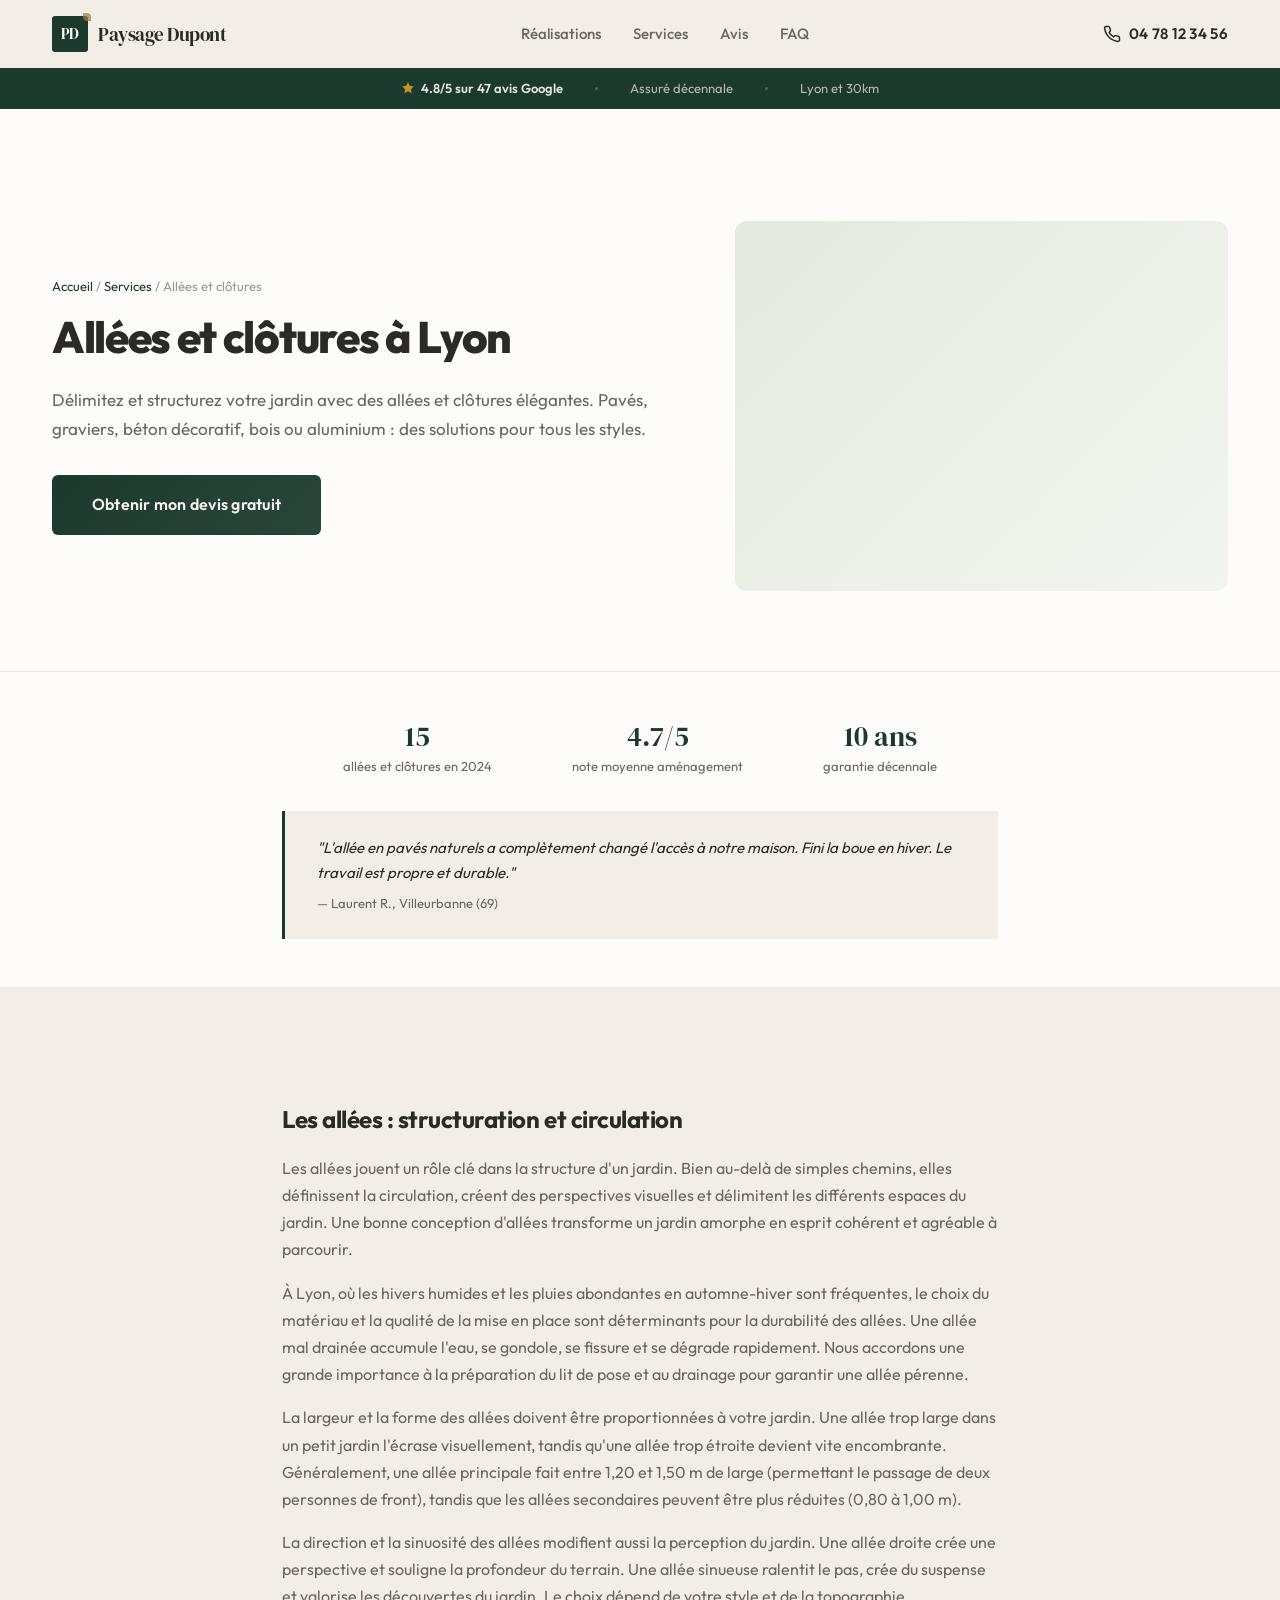
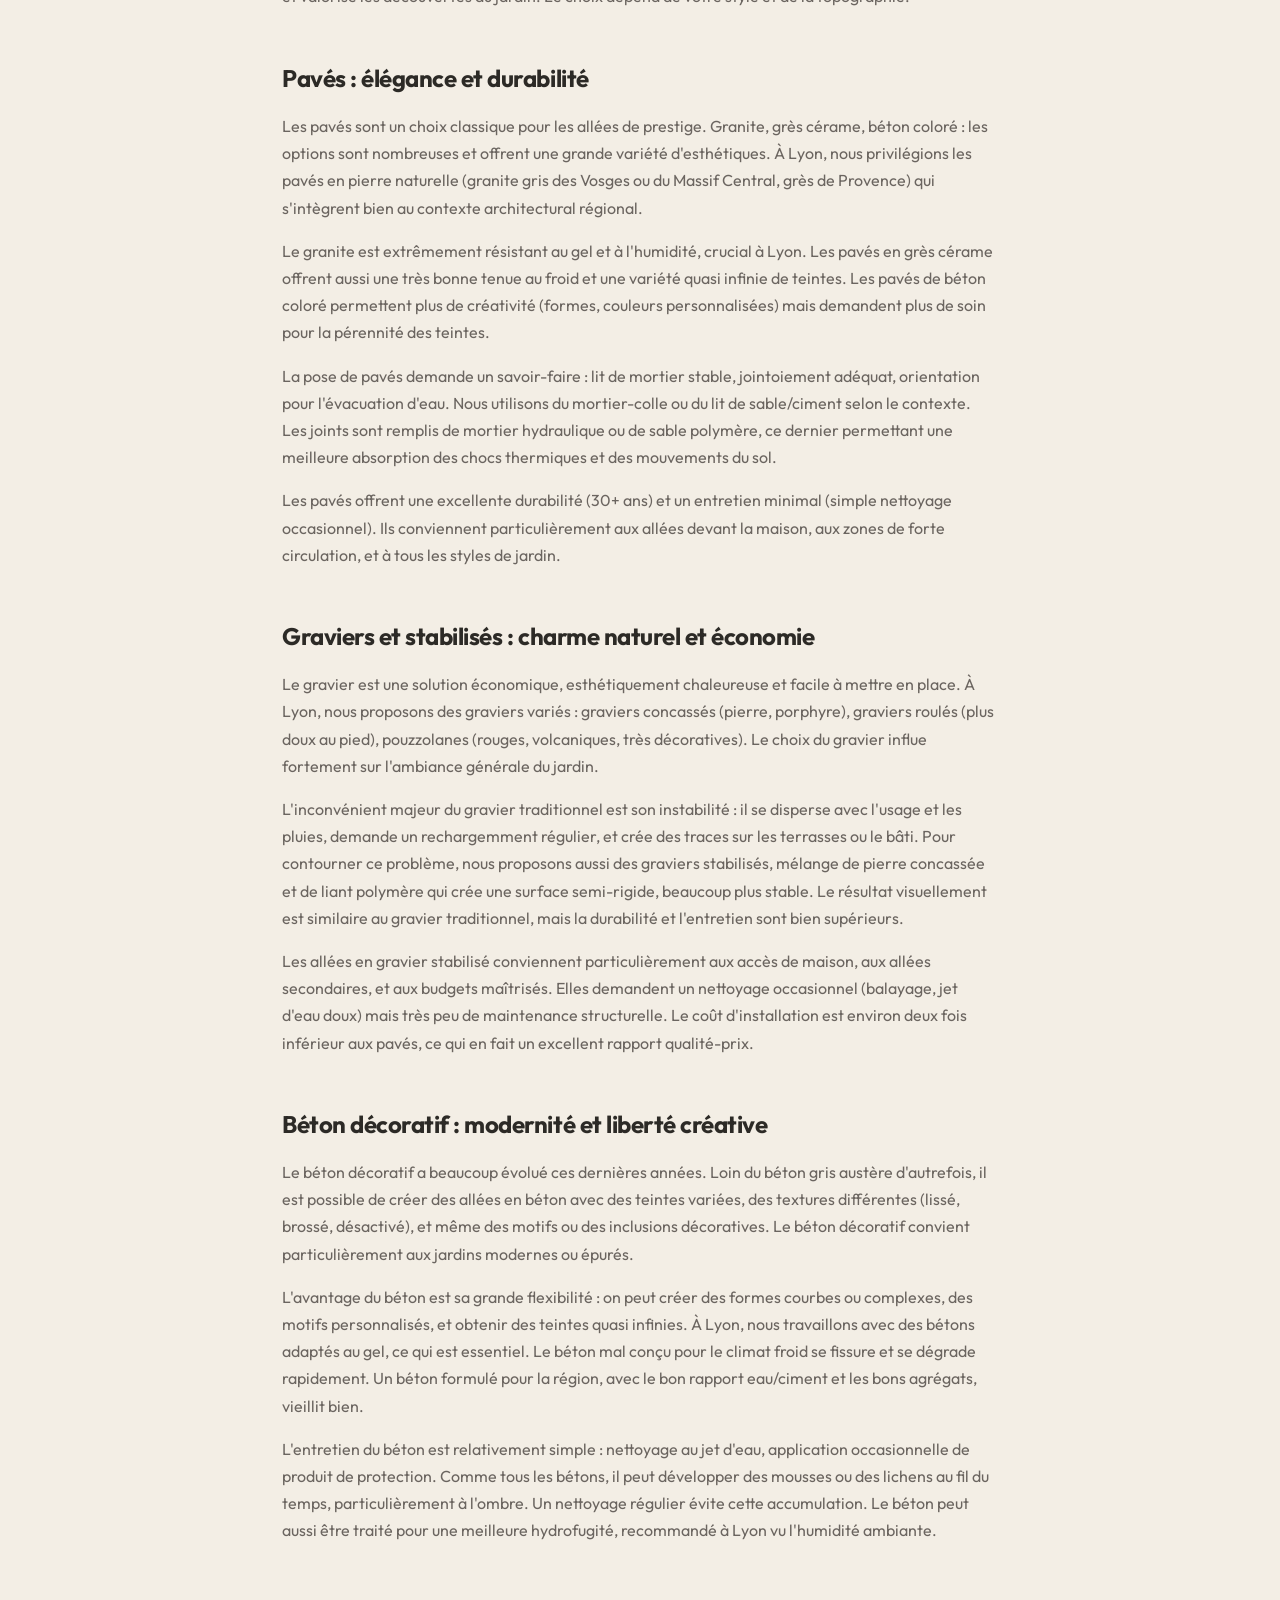
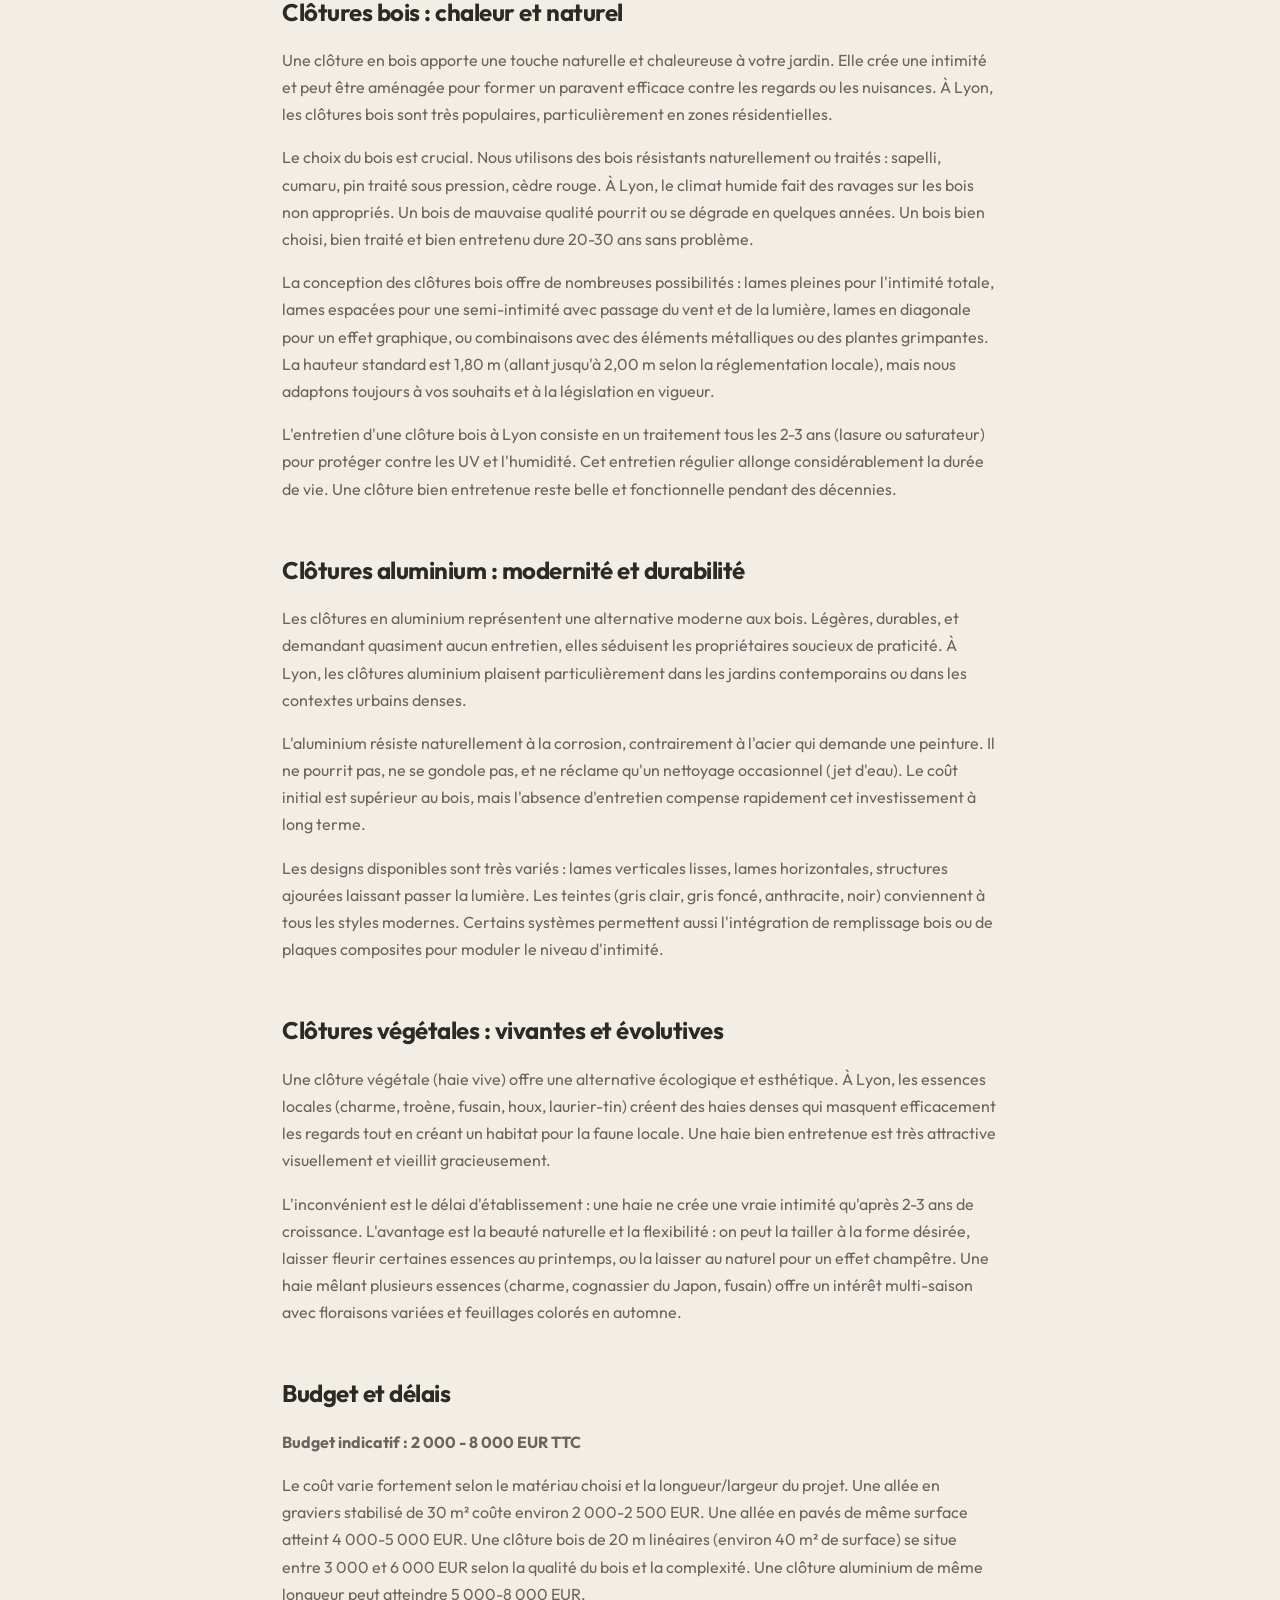
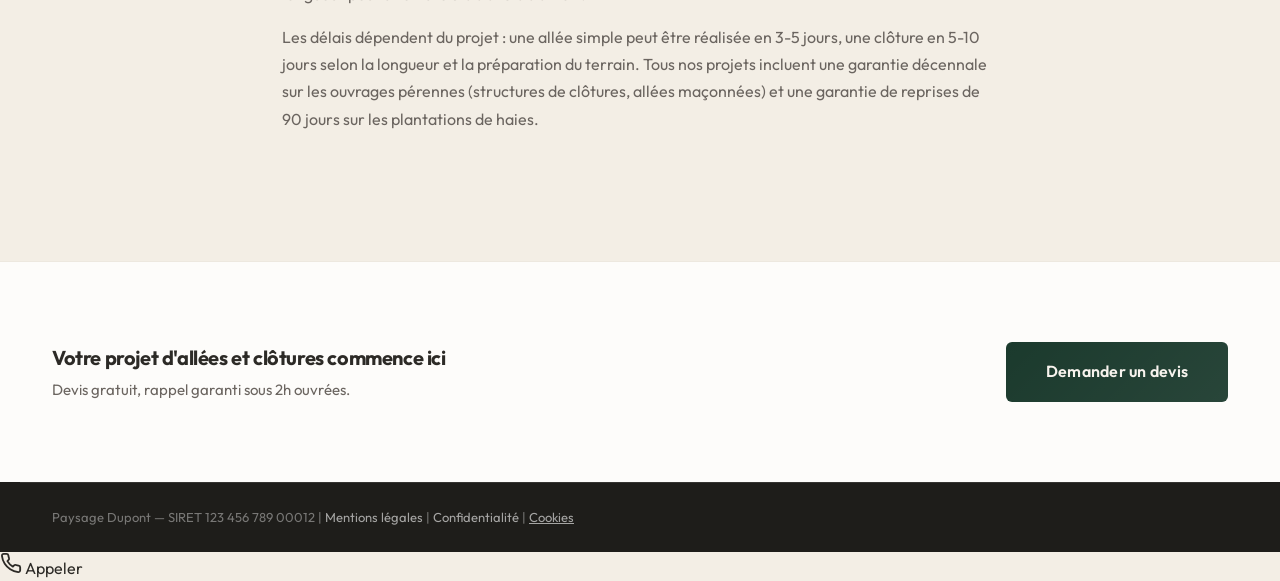
==== commit a17d5f2b: "CRO optimization: exit-intent popup, sticky mobile bar, form improvements - Add exit-intent popup (d" ====
--- a/pages/allees-clotures.html
+++ b/pages/allees-clotures.html
@@ -14,7 +14,7 @@
   <link rel="preconnect" href="https://fonts.googleapis.com">
   <link rel="preconnect" href="https://fonts.gstatic.com" crossorigin>
   <link href="https://fonts.googleapis.com/css2?family=DM+Serif+Display&family=Outfit:wght@400;500;600;700;800&display=swap" rel="stylesheet">
-  <link rel="stylesheet" href="../css/style.min.css?v=3">
+  <link rel="stylesheet" href="../css/style.min.css?v=4">
   <!-- Anti-flash cookie: cache le banner si consent existe -->
   <script>
   try{var h=false;try{if(localStorage.getItem('cookie_consent'))h=true}catch(e){}if(!h){try{if(sessionStorage.getItem('cookie_consent'))h=true}catch(e){}}if(!h){try{if(document.cookie.indexOf('cc_set=1')!==-1)h=true}catch(e){}}if(h)document.documentElement.classList.add('cc-ok')}catch(e){}
@@ -185,6 +185,6 @@
     Appeler
   </a>
 
-  <script src="../js/main.min.js?v=3"></script>
+  <script src="../js/main.min.js?v=4"></script>
 </body>
 </html>
--- a/css/style.min.css
+++ b/css/style.min.css
@@ -1 +1 @@
-:root{--clr-bg:#f3eee5;--clr-surface:#fdfcfa;--clr-text:#2c2a26;--clr-text-secondary:#6b6560;--clr-text-muted:#9e968e;--clr-border:#e5dfd4;--clr-border-light:#ede8df;--clr-accent:#1b3a2d;--clr-accent-hover:#264d3c;--clr-accent-light:#e8ede9;--clr-accent-surface:#f2f5f0;--clr-brass:#9b7b4e;--clr-brass-hover:#836840;--clr-brass-light:#f5efe4;--clr-sage-50:#f2f5f0;--clr-sage-100:#e4eade;--clr-earth-100:#ede6dc;--clr-stone-100:#e8e4de;--clr-star:#c4922a;--clr-white:#fdfcfa;--font-display:'DM Serif Display','Georgia',serif;--font-body:'Outfit',system-ui,-apple-system,sans-serif;--font-weight-normal:400;--font-weight-medium:500;--font-weight-semibold:600;--font-weight-bold:700;--font-weight-extrabold:800;--space-xs:.25rem;--space-sm:.5rem;--space-md:1rem;--space-lg:1.5rem;--space-xl:2rem;--space-2xl:3rem;--space-3xl:5rem;--space-4xl:7rem;--space-5xl:10rem;--max-width:1240px;--max-width-narrow:780px;--ease-out:cubic-bezier(0.16,1,0.3,1);--ease-premium:cubic-bezier(0.22,1,0.36,1);--duration-fast:150ms;--duration-normal:280ms;--duration-slow:450ms;--shadow-sm:0 1px 2px rgba(44,58,50,0.03);--shadow-md:0 4px 12px rgba(44,58,50,0.05);--shadow-lg:0 12px 32px -4px rgba(44,58,50,0.07);--shadow-premium:0 20px 44px -12px rgba(27,58,45,0.10);--radius-sm:3px;--radius-md:6px;--radius-lg:8px;--radius-xl:12px}*,*::before,*::after{box-sizing:border-box;margin:0;padding:0}html{scroll-behavior:smooth;-webkit-text-size-adjust:100%}body{font-family:var(--font-body);font-weight:var(--font-weight-normal);color:var(--clr-text);background:var(--clr-bg);line-height:1.6;-webkit-font-smoothing:antialiased;-moz-osx-font-smoothing:grayscale}img{max-width:100%;height:auto;display:block}a{color:inherit;text-decoration:none;transition:color var(--duration-fast) var(--ease-out)}ul{list-style:none}address{font-style:normal}button{cursor:pointer;border:0;background:0;font:inherit}::selection{background:var(--clr-brass-light);color:var(--clr-text)}body::after{content:"";position:fixed;inset:0;pointer-events:none;z-index:99999;opacity:.03;background-image:url("data:image/svg+xml,%3CsvgviewBox='00256256'xmlns='http://www.w3.org/2000/svg'%3E%3Cfilterid='noise'%3E%3CfeTurbulencetype='fractalNoise'baseFrequency='0.65'numOctaves='3'stitchTiles='stitch'/%3E%3C/filter%3E%3Crectwidth='100%25'height='100%25'filter='url(%23noise)'/%3E%3C/svg%3E")}:focus-visible{outline:2px solid var(--clr-accent);outline-offset:3px;border-radius:var(--radius-sm)}.btn:focus-visible{outline:2px solid var(--clr-brass);outline-offset:3px;box-shadow:0 0 0 4px var(--clr-brass-light)}a:focus-visible{outline:2px solid var(--clr-accent);outline-offset:2px}@media(prefers-reduced-motion:reduce){*,*::before,*::after{animation-duration:.01ms !important;animation-iteration-count:1 !important;transition-duration:.01ms !important}.reveal{opacity:1;transform:none}html{scroll-behavior:auto}}.skip-link{position:absolute;top:-100%;left:50%;transform:translateX(-50%);background:var(--clr-accent);color:var(--clr-white);padding:var(--space-sm) var(--space-md);border-radius:var(--radius-sm);z-index:9999;font-weight:var(--font-weight-medium)}.skip-link:focus{top:var(--space-md)}.cookie-banner[hidden]{display:none !important}.cookie-banner{position:fixed;bottom:0;left:0;right:0;background:var(--clr-surface);border-top:1px solid var(--clr-border);padding:var(--space-lg) var(--space-xl);z-index:10000;box-shadow:0 -4px 20px rgba(0,0,0,0.08)}.cookie-inner{max-width:var(--max-width);margin:0 auto;display:flex;flex-wrap:wrap;align-items:center;gap:var(--space-md)}.cookie-text{flex:1 1 300px;font-size:.875rem;color:var(--clr-text-secondary);line-height:1.5}.cookie-actions{display:flex;gap:var(--space-sm)}.cookie-btn{padding:.625rem 1.25rem;border-radius:var(--radius-sm);font-size:.875rem;font-weight:var(--font-weight-semibold);transition:all var(--duration-fast) var(--ease-out)}.cookie-btn--refuse{background:var(--clr-bg);color:var(--clr-text);border:1px solid var(--clr-border)}.cookie-btn--refuse:hover{background:var(--clr-border-light)}.cookie-btn--accept{background:var(--clr-accent);color:var(--clr-white)}.cookie-btn--accept:hover{background:var(--clr-accent-hover)}.cookie-link{font-size:.8125rem;color:var(--clr-text-muted);text-decoration:underline;text-underline-offset:2px}.header{position:sticky;top:0;z-index:1000;background:var(--clr-bg)}.header__inner{max-width:var(--max-width);margin:0 auto;padding:var(--space-md) var(--space-xl);display:flex;align-items:center;justify-content:space-between;gap:var(--space-xl)}.header__logo{display:flex;align-items:center;gap:.625rem}.header__logo-mark{display:flex;align-items:center;justify-content:center;width:36px;height:36px;background:var(--clr-accent);color:var(--clr-white);font-family:var(--font-display);font-weight:var(--font-weight-normal);font-size:.9375rem;border-radius:var(--radius-sm);letter-spacing:-.03em;position:relative}.header__logo-mark::after{content:"";position:absolute;top:-3px;right:-3px;width:8px;height:8px;background:var(--clr-brass);border-radius:0 50% 0 50%;opacity:.7}.header__logo-text{font-family:var(--font-display);font-weight:var(--font-weight-normal);font-size:1.1875rem;letter-spacing:-.025em;color:var(--clr-text);line-height:1}.header__logo-info{display:flex;flex-direction:column}.header__logo-city{font-family:var(--font-body);font-size:.6875rem;font-weight:var(--font-weight-medium);color:var(--clr-text-muted);letter-spacing:.06em;text-transform:uppercase;margin-top:1px}.header__nav-list{display:flex;gap:var(--space-xl)}.header__nav-list a{font-size:.9375rem;color:var(--clr-text-secondary);font-weight:var(--font-weight-medium);transition:color var(--duration-normal) var(--ease-out);position:relative;padding-bottom:4px}.header__nav-list a::after{content:"";position:absolute;bottom:0;left:50%;width:0;height:1.5px;background:var(--clr-brass);transition:width var(--duration-normal) var(--ease-premium),left var(--duration-normal) var(--ease-premium);border-radius:1px}.header__nav-list a:hover{color:var(--clr-text)}.header__nav-list a:hover::after{width:100%;left:0}.header__nav-list a.is-active{color:var(--clr-text)}.header__nav-list a.is-active::after{width:100%;left:0;background:var(--clr-accent);opacity:.4}.header__phone{display:flex;align-items:center;gap:var(--space-sm);font-weight:var(--font-weight-semibold);font-size:.9375rem;color:var(--clr-text);white-space:nowrap;letter-spacing:.02em}.header__phone:hover{color:var(--clr-brass)}.header__phone-icon{flex-shrink:0}.header__cta-sticky{display:inline-block;padding:.5rem 1.25rem;background:var(--clr-accent);color:var(--clr-white);font-size:.875rem;font-weight:var(--font-weight-semibold);border-radius:var(--radius-md);letter-spacing:.01em;white-space:nowrap;transition:background var(--duration-fast),box-shadow var(--duration-fast);margin-left:var(--space-md)}.header__cta-sticky:hover{background:var(--clr-accent-hover);box-shadow:var(--shadow-md);color:var(--clr-white)}.header__burger{display:none;width:28px;height:20px;position:relative}.header__burger span{display:block;width:100%;height:2px;background:var(--clr-text);border-radius:2px;position:absolute;left:0;transition:all var(--duration-normal) var(--ease-out)}.header__burger span:nth-child(1){top:0}.header__burger span:nth-child(2){top:9px}.header__burger span:nth-child(3){top:18px}.header__burger[aria-expanded="true"] span:nth-child(1){transform:rotate(45deg);top:9px}.header__burger[aria-expanded="true"] span:nth-child(2){opacity:0}.header__burger[aria-expanded="true"] span:nth-child(3){transform:rotate(-45deg);top:9px}.trust-bar{background:var(--clr-accent);border-bottom:0}.trust-bar__inner{max-width:var(--max-width);margin:0 auto;padding:.625rem var(--space-xl);display:flex;align-items:center;justify-content:center;gap:var(--space-xl);font-size:.8125rem;color:rgba(247,243,237,0.7);font-weight:var(--font-weight-normal)}.trust-bar__item{display:flex;align-items:center;gap:6px;white-space:nowrap}.trust-bar__item--rating{color:rgba(247,243,237,0.92);font-weight:var(--font-weight-semibold)}.trust-bar__item svg{color:var(--clr-brass);flex-shrink:0;opacity:.85}.trust-bar__item--rating svg{color:var(--clr-star);opacity:1}.trust-bar__sep{width:3px;height:3px;background:rgba(247,243,237,0.25);border-radius:50%}.mobile-nav{position:fixed;inset:0;background:var(--clr-surface);z-index:999;padding:5rem var(--space-xl) var(--space-xl)}.mobile-nav ul{display:flex;flex-direction:column;gap:var(--space-lg)}.mobile-nav a{font-size:1.25rem;font-weight:var(--font-weight-semibold);color:var(--clr-text)}.mobile-nav__cta{display:inline-block;padding:var(--space-md) var(--space-xl);background:var(--clr-accent);color:var(--clr-white) !important;border-radius:var(--radius-md);text-align:center;margin-top:var(--space-md)}.mobile-nav__phone{display:block;margin-top:var(--space-xl);font-size:1.125rem;color:var(--clr-accent);font-weight:var(--font-weight-semibold)}.btn{display:inline-flex;align-items:center;justify-content:center;gap:var(--space-sm);font-weight:var(--font-weight-semibold);font-size:.9375rem;border-radius:var(--radius-md);padding:.75rem 1.5rem;transition:all var(--duration-normal) var(--ease-out);white-space:nowrap}.btn--primary{background:var(--clr-accent);color:#f7f3ed;letter-spacing:.015em;position:relative;overflow:hidden}.btn--primary::before{content:"";position:absolute;inset:0;background:linear-gradient(135deg,transparent 0,rgba(255,255,255,0.06) 100%);pointer-events:none}.btn--primary:hover{background:var(--clr-accent-hover);box-shadow:0 8px 24px -4px rgba(27,58,45,0.2)}.btn--primary:active{transform:scale(0.97);box-shadow:none}.btn--outline{background:transparent;color:var(--clr-accent);border:1.5px solid var(--clr-border)}.btn--outline:hover{border-color:var(--clr-accent);background:var(--clr-accent-surface);color:var(--clr-accent)}.btn--brass{background:var(--clr-brass);color:#fffdf9;letter-spacing:.015em}.btn--brass:hover{background:var(--clr-brass-hover);box-shadow:0 8px 20px -4px rgba(155,123,78,0.3)}.btn--brass:active{transform:scale(0.97);box-shadow:none}.btn--lg{padding:1.0625rem 2.5rem;font-size:1rem}.section__inner{max-width:var(--max-width);margin:0 auto;padding:var(--space-4xl) var(--space-xl) var(--space-5xl)}.section__inner--narrow{max-width:var(--max-width-narrow)}.section__label{display:inline-flex;align-items:center;gap:.75em;font-size:1rem;font-weight:var(--font-weight-bold);color:var(--clr-accent);text-transform:uppercase;letter-spacing:.08em;margin-bottom:var(--space-xl);font-family:var(--font-body)}.section__label::before{content:"";display:inline-block;width:28px;height:2px;background:var(--clr-brass);flex-shrink:0}.section__title{font-family:var(--font-display);font-size:clamp(2rem,4.5vw,3rem);font-weight:var(--font-weight-normal);letter-spacing:-.02em;line-height:1.08;margin-bottom:var(--space-lg);color:var(--clr-text)}.section__desc{font-size:1.0625rem;color:var(--clr-text-secondary);line-height:1.75;max-width:55ch;margin-bottom:var(--space-md)}.hero{background:var(--clr-bg);overflow:hidden}.hero__inner{max-width:var(--max-width);margin:0 auto;padding:var(--space-5xl) var(--space-xl);display:grid;grid-template-columns:1.1fr .9fr;gap:var(--space-3xl);align-items:center}.hero__label{display:inline-flex;align-items:center;gap:.75em;font-size:.9375rem;font-weight:var(--font-weight-bold);color:var(--clr-accent);text-transform:uppercase;letter-spacing:.08em;margin-bottom:var(--space-lg);font-family:var(--font-body)}.hero__label::before{content:"";display:inline-block;width:28px;height:2px;background:var(--clr-brass);flex-shrink:0}.hero__proof{display:flex;align-items:center;gap:var(--space-md);margin-bottom:var(--space-md);font-size:.875rem;font-weight:var(--font-weight-semibold);color:var(--clr-text-secondary)}.hero__proof-item{display:inline-flex;align-items:center;gap:4px}.hero__proof-star{color:var(--clr-star)}.hero__proof-sep{width:4px;height:4px;background:var(--clr-border);border-radius:50%;flex-shrink:0}.hero__title{font-family:var(--font-display);font-size:clamp(2.25rem,5.5vw,3.75rem);font-weight:var(--font-weight-normal);letter-spacing:-.015em;line-height:1.08;margin-bottom:var(--space-lg);color:var(--clr-text)}.hero__subtitle{font-size:1.125rem;color:var(--clr-text-secondary);line-height:1.7;margin-bottom:var(--space-2xl);max-width:48ch}.hero__actions{display:flex;flex-wrap:wrap;gap:var(--space-md);margin-bottom:var(--space-md)}.hero__phone-btn{gap:.5rem}.hero__reassurance{font-size:.8125rem;color:var(--clr-text-muted)}.hero__visual{position:relative;z-index:0}.hero__img-wrapper{width:100%;aspect-ratio:16/9;border-radius:var(--radius-xl);position:relative;overflow:hidden;box-shadow:var(--shadow-premium)}.hero__img-wrapper picture,.hero__img-wrapper picture img{display:block;width:100%;height:100%;object-fit:cover;object-position:center}.hero__img-wrapper::after{content:"";position:absolute;inset:0;background:linear-gradient(to top,rgba(27,58,45,0.35) 0,rgba(27,58,45,0.08) 40%,transparent 70%);z-index:1;pointer-events:none}.hero__visual::after{content:"";position:absolute;bottom:-12px;right:-12px;width:45%;height:45%;border:2px solid var(--clr-brass);border-radius:var(--radius-xl);opacity:.25;z-index:-1;transition:opacity var(--duration-slow) var(--ease-out)}.hero__visual:hover::after{opacity:.45}.hero__img-overlay{position:absolute;bottom:var(--space-lg);left:var(--space-lg);z-index:2}.hero__img-badge{display:inline-block;padding:var(--space-xs) var(--space-md);background:rgba(255,255,255,0.92);backdrop-filter:blur(8px);border-radius:var(--radius-sm);font-size:.8125rem;font-weight:var(--font-weight-medium);color:var(--clr-text-secondary);letter-spacing:.01em}.services{background:var(--clr-surface)}.services__grid{display:grid;grid-template-columns:repeat(2,1fr);gap:var(--space-xl);margin-top:var(--space-3xl)}.service-card{background:var(--clr-surface);border-radius:var(--radius-lg);border:1px solid var(--clr-border-light);overflow:hidden;transition:box-shadow var(--duration-normal) var(--ease-premium)}.service-card:hover{box-shadow:var(--shadow-lg)}.service-card__img{height:160px;overflow:hidden}.service-card__img picture,.service-card__img picture img,.service-card__img>img{display:block;width:100%;height:100%;object-fit:cover;object-position:center;transition:transform .6s var(--ease-premium)}.service-card:hover .service-card__img picture img,.service-card:hover .service-card__img>img{transform:scale(1.04)}.service-card__title{font-family:var(--font-display);font-size:1.1875rem;font-weight:var(--font-weight-normal);padding:var(--space-lg) var(--space-lg) var(--space-sm);letter-spacing:-.01em}.service-card__text{font-size:.9375rem;color:var(--clr-text-secondary);line-height:1.6;padding:0 var(--space-lg)}.service-card__link{display:inline-flex;align-items:center;gap:6px;padding:var(--space-lg);font-size:.875rem;font-weight:var(--font-weight-semibold);color:var(--clr-brass);letter-spacing:.02em;transition:gap var(--duration-normal) var(--ease-out),color var(--duration-fast)}.service-card__link:hover{gap:10px;color:var(--clr-brass-hover)}.realisations{background:var(--clr-bg)}.realisations__grid{display:grid;grid-template-columns:repeat(2,1fr);gap:var(--space-xl);margin-top:var(--space-3xl)}.projet-card{border-radius:var(--radius-lg);overflow:hidden;border:1px solid var(--clr-border-light);background:var(--clr-bg)}.projet-card__slider{position:relative;aspect-ratio:4/3;overflow:hidden;cursor:ew-resize;touch-action:pan-y}.projet-card__showcase{position:relative;aspect-ratio:4/3;overflow:hidden}.projet-card__showcase picture,.projet-card__showcase picture img{display:block;width:100%;height:100%;object-fit:cover;object-position:center}.projet-card__before,.projet-card__after{position:absolute;inset:0}.projet-card__before picture,.projet-card__after picture,.projet-card__before>img,.projet-card__after>img{display:block;width:100%;height:100%}.projet-card__before picture img,.projet-card__after picture img,.projet-card__before>img,.projet-card__after>img{width:100%;height:100%;object-fit:cover;object-position:center}.projet-card__before{background-color:#d4c8b8;z-index:1}.projet-card__before picture img,.projet-card__before>img{filter:sepia(0.3) saturate(0.5) brightness(0.85)}.projet-card__after{background-color:var(--clr-sage-100);z-index:0}.projet-card__before{clip-path:inset(0 50% 0 0)}.projet-card__label{position:absolute;top:var(--space-md);padding:2px 10px;font-size:.75rem;font-weight:var(--font-weight-semibold);border-radius:var(--radius-sm);color:var(--clr-white);text-transform:uppercase;letter-spacing:.04em}.projet-card__label--before{left:var(--space-md);background:rgba(0,0,0,0.55);z-index:3}.projet-card__label--after{right:var(--space-md);background:var(--clr-accent)}.projet-card__handle{position:absolute;top:0;bottom:0;left:50%;transform:translateX(-50%);z-index:5;display:flex;flex-direction:column;align-items:center;justify-content:center;pointer-events:none}.projet-card__handle-line{width:2px;flex:1;background:var(--clr-white);opacity:.8}.projet-card__handle-circle{width:36px;height:36px;border-radius:50%;background:var(--clr-white);display:flex;align-items:center;justify-content:center;box-shadow:var(--shadow-md);flex-shrink:0}.projet-card__handle-circle svg{color:var(--clr-text)}.projet-card__info{padding:var(--space-lg)}.projet-card__title{font-family:var(--font-display);font-size:1.0625rem;font-weight:var(--font-weight-normal);margin-bottom:var(--space-sm)}.projet-card__meta{display:flex;flex-wrap:wrap;align-items:center;gap:var(--space-sm);font-size:.8125rem;color:var(--clr-text-muted)}.projet-card__sep{width:3px;height:3px;background:var(--clr-border);border-radius:50%}.projet-card__budget{font-weight:var(--font-weight-semibold);color:var(--clr-text-secondary)}.realisations__cta{text-align:center;margin-top:var(--space-2xl)}.services::after,.realisations::after{content:"";display:block;width:24px;height:24px;margin:0 auto;background:var(--clr-accent);opacity:.08;border-radius:0 50% 0 50%;transform:rotate(45deg) translateY(12px)}.processus{background:var(--clr-surface)}.processus__grid{display:grid;grid-template-columns:repeat(4,1fr);gap:var(--space-xl);margin-top:var(--space-3xl)}.processus__step{padding:var(--space-2xl) var(--space-xl);border-radius:var(--radius-lg);background:var(--clr-surface);border:1px solid var(--clr-border-light);position:relative}.processus__number{display:block;font-family:var(--font-display);font-size:2.5rem;font-weight:var(--font-weight-normal);color:var(--clr-brass);letter-spacing:-.03em;margin-bottom:var(--space-md);opacity:.4;line-height:1}.processus__step-title{font-family:var(--font-display);font-size:1.0625rem;font-weight:var(--font-weight-normal);margin-bottom:var(--space-sm);letter-spacing:-.01em}.processus__step-text{font-size:.9375rem;color:var(--clr-text-secondary);line-height:1.6}.fondateur{background:var(--clr-bg)}.fondateur__inner{display:grid;grid-template-columns:auto 1fr;gap:var(--space-2xl);align-items:center;max-width:820px}.fondateur__portrait{width:140px;height:140px;flex-shrink:0}.fondateur__img{width:100%;height:100%;border-radius:50%;box-shadow:var(--shadow-md);border:3px solid var(--clr-surface);outline:1px solid var(--clr-border-light)}.fondateur__name{font-family:var(--font-display);font-size:1.5rem;font-weight:var(--font-weight-normal);letter-spacing:-.02em;color:var(--clr-text);margin-bottom:2px}.fondateur__role{font-size:.875rem;color:var(--clr-text-muted);margin-bottom:var(--space-lg)}.fondateur__quote{font-size:.9375rem;color:var(--clr-text-secondary);line-height:1.7;font-style:italic;padding-left:var(--space-lg);border-left:2px solid var(--clr-brass);margin-bottom:var(--space-lg)}.fondateur__credentials{display:flex;flex-wrap:wrap;gap:var(--space-lg)}.fondateur__credential{display:flex;align-items:center;gap:5px;font-size:.8125rem;color:var(--clr-text-secondary);font-weight:var(--font-weight-medium)}.fondateur__credential svg{color:var(--clr-accent);opacity:.7;flex-shrink:0}.avis{background:var(--clr-surface)}.avis__grid{display:grid;grid-template-columns:repeat(3,1fr);gap:var(--space-xl);margin-top:var(--space-3xl)}.avis-card{padding:var(--space-xl) var(--space-xl) var(--space-xl) var(--space-2xl);border-radius:var(--radius-lg);background:var(--clr-bg);border:1px solid var(--clr-border-light);position:relative;transition:box-shadow var(--duration-normal) var(--ease-premium)}.avis-card::before{content:"";position:absolute;left:0;top:var(--space-xl);bottom:var(--space-xl);width:2px;background:var(--clr-brass);border-radius:1px;opacity:.4;transition:opacity var(--duration-normal) var(--ease-out)}.avis-card:hover{box-shadow:var(--shadow-md)}.avis-card:hover::before{opacity:1}.avis-card__stars{display:flex;gap:2px;color:var(--clr-star);margin-bottom:var(--space-md)}.avis-card__text{font-size:.9375rem;color:var(--clr-text-secondary);line-height:1.7;margin-bottom:var(--space-lg)}.avis-card__author{display:flex;align-items:center;gap:var(--space-sm);font-size:.875rem;font-weight:var(--font-weight-medium);color:var(--clr-text)}.avis-card__author strong{font-weight:var(--font-weight-semibold)}.avis-card__avatar{width:32px;height:32px;border-radius:50%;background:var(--clr-accent);color:var(--clr-white);font-family:var(--font-display);font-size:.75rem;font-weight:var(--font-weight-normal);display:flex;align-items:center;justify-content:center;flex-shrink:0;letter-spacing:.02em}.avis__link{display:inline-flex;align-items:center;gap:6px;margin-top:var(--space-xl);font-size:.9375rem;font-weight:var(--font-weight-semibold);color:var(--clr-accent)}.avis__link:hover{text-decoration:underline;text-underline-offset:3px}.faq{background:var(--clr-bg)}.faq__list{margin-top:var(--space-2xl);display:flex;flex-direction:column;gap:1px;background:var(--clr-border-light);border-radius:var(--radius-lg);overflow:hidden}.faq__item{background:var(--clr-surface)}.faq__question{padding:var(--space-lg) var(--space-xl);font-weight:var(--font-weight-semibold);font-size:1rem;cursor:pointer;display:flex;align-items:center;justify-content:space-between;list-style:none;transition:background var(--duration-fast)}.faq__question::-webkit-details-marker{display:none}.faq__question::after{content:"";width:10px;height:10px;border-right:2px solid var(--clr-text-muted);border-bottom:2px solid var(--clr-text-muted);transform:rotate(45deg);transition:transform var(--duration-normal) var(--ease-premium);flex-shrink:0;margin-left:var(--space-md)}.faq__item[open] .faq__question::after{transform:rotate(-135deg)}.faq__question:hover{background:var(--clr-bg)}.faq__answer{padding:0 var(--space-xl) var(--space-lg);font-size:.9375rem;color:var(--clr-text-secondary);line-height:1.7;max-width:65ch}.section__cta-inline{text-align:center;margin-top:var(--space-3xl);padding-top:var(--space-2xl);border-top:1px solid var(--clr-border-light)}.section__cta-reassurance{margin-top:var(--space-sm);font-size:.875rem;color:var(--clr-text-secondary);font-weight:var(--font-weight-medium)}.qualification{background:var(--clr-bg)}.qualification__grid{display:grid;grid-template-columns:repeat(2,1fr);gap:var(--space-lg);margin-top:var(--space-2xl)}.qualification__item{display:flex;align-items:flex-start;gap:var(--space-md);padding:var(--space-lg);background:var(--clr-surface);border-radius:var(--radius-lg);border:1px solid var(--clr-border-light)}.qualification__icon{flex-shrink:0;color:var(--clr-brass);margin-top:2px}.qualification__item p{font-size:.9375rem;color:var(--clr-text-secondary);line-height:1.65}.qualification__cta{text-align:center;margin-top:var(--space-3xl)}.qualification__cta-text{font-size:1.0625rem;color:var(--clr-text);margin-bottom:var(--space-xl);font-weight:var(--font-weight-medium)}.cta-final{background:var(--clr-accent);color:#f0ebe3;position:relative;overflow:hidden}.cta-final::before{content:"";position:absolute;inset:0;background:radial-gradient(ellipse at 20% 50%,rgba(155,123,78,0.12) 0,transparent 50%),radial-gradient(ellipse at 80% 30%,rgba(155,123,78,0.06) 0,transparent 45%);pointer-events:none}.cta-final::after{content:"";position:absolute;inset:0;background:url("data:image/svg+xml,%3CsvgviewBox='00256256'xmlns='http://www.w3.org/2000/svg'%3E%3Cfilterid='noise'%3E%3CfeTurbulencetype='fractalNoise'baseFrequency='0.9'numOctaves='4'stitchTiles='stitch'/%3E%3C/filter%3E%3Crectwidth='100%25'height='100%25'filter='url(%23noise)'opacity='0.03'/%3E%3C/svg%3E");background-size:200px 200px;pointer-events:none;opacity:.5}.cta-final__inner{text-align:center;padding:var(--space-5xl) var(--space-xl);position:relative;z-index:1}.cta-final__title{font-family:var(--font-display);font-size:clamp(1.75rem,4vw,2.75rem);font-weight:var(--font-weight-normal);letter-spacing:-.01em;margin-bottom:var(--space-md);color:#fffdf9}.cta-final__title::after{content:"";display:block;width:48px;height:2px;background:var(--clr-brass);margin:var(--space-lg) auto 0;opacity:.6;border-radius:1px}.cta-final__text{font-size:1.0625rem;color:rgba(247,243,237,0.82);margin-bottom:var(--space-2xl);max-width:50ch;margin-left:auto;margin-right:auto}.cta-final .btn--primary{background:var(--clr-brass);color:#fffdf9;padding:1rem 2.5rem;font-size:1rem}.cta-final .btn--primary:hover{background:var(--clr-brass-hover);box-shadow:0 12px 28px -6px rgba(155,123,78,0.4);transform:translateY(-1px)}.footer{background:#1e1d1a;color:rgba(247,243,237,0.6)}.footer__inner{max-width:var(--max-width);margin:0 auto;padding:var(--space-4xl) var(--space-xl) var(--space-2xl);display:grid;grid-template-columns:1.5fr 1fr 1fr 1fr auto;gap:var(--space-2xl)}.footer__logo-mark{display:inline-flex;align-items:center;justify-content:center;width:36px;height:36px;background:var(--clr-accent);color:var(--clr-white);font-weight:var(--font-weight-bold);font-size:.875rem;border-radius:var(--radius-sm);margin-bottom:var(--space-sm)}.footer__logo-text{display:block;font-weight:var(--font-weight-semibold);color:var(--clr-white);font-size:1.0625rem;margin-bottom:var(--space-sm)}.footer__tagline{font-size:.875rem;line-height:1.5}.footer__eco{display:flex;align-items:center;gap:6px;font-size:.75rem;color:rgba(247,243,237,0.5);margin-top:var(--space-sm);letter-spacing:.01em}.footer__eco svg{color:var(--clr-sage-100);opacity:.6;flex-shrink:0}.footer__heading{font-size:.8125rem;font-weight:var(--font-weight-semibold);color:var(--clr-white);text-transform:uppercase;letter-spacing:.06em;margin-bottom:var(--space-lg)}.footer__address{font-size:.9375rem;line-height:1.8}.footer__address a{transition:color var(--duration-fast)}.footer__address a:hover{color:var(--clr-white)}.footer__links ul{display:flex;flex-direction:column;gap:var(--space-sm)}.footer__links a{font-size:.9375rem;transition:color var(--duration-fast)}.footer__links a:hover{color:var(--clr-white)}.footer__cta{display:flex;align-items:flex-start}.footer__bottom{max-width:var(--max-width);margin:0 auto;padding:var(--space-lg) var(--space-xl);border-top:1px solid rgba(255,255,255,0.1);font-size:.8125rem;color:rgba(255,255,255,0.4)}.mobile-sticky-call{display:none;position:fixed;bottom:var(--space-lg);right:var(--space-lg);background:var(--clr-accent);color:var(--clr-white);padding:.875rem 1.25rem;border-radius:50px;font-weight:var(--font-weight-semibold);font-size:.9375rem;align-items:center;gap:var(--space-sm);box-shadow:var(--shadow-lg);z-index:900;transition:transform var(--duration-normal) var(--ease-out)}.mobile-sticky-call:active{transform:scale(0.96)}.reveal{opacity:0;transform:translateY(20px);transition:opacity .5s var(--ease-premium),transform .5s var(--ease-premium)}.reveal--visible{opacity:1;transform:translateY(0)}.reveal--delay-1{transition-delay:60ms}.reveal--delay-2{transition-delay:140ms}.reveal--delay-3{transition-delay:220ms}.reveal--delay-4{transition-delay:300ms}.availability{display:inline-flex;align-items:center;gap:var(--space-sm);padding:var(--space-xs) var(--space-md);background:var(--clr-brass-light);border:1px solid rgba(155,123,78,0.2);border-radius:50px;font-size:.8125rem;font-weight:var(--font-weight-medium);color:var(--clr-brass);margin-top:var(--space-md)}.availability__dot{width:8px;height:8px;background:var(--clr-brass);border-radius:50%;animation:pulse-dot 2s ease-in-out infinite}@keyframes pulse-dot{0%,100%{opacity:1;transform:scale(1)}50%{opacity:.5;transform:scale(0.85)}}.avis__google-link{display:inline-flex;align-items:center;gap:6px;margin-top:var(--space-xl);font-size:.875rem;font-weight:var(--font-weight-semibold);color:var(--clr-brass);letter-spacing:.02em;transition:gap var(--duration-normal) var(--ease-out)}.avis__google-link:hover{gap:10px;text-decoration:underline;text-underline-offset:3px}.avis__google-embed{margin-top:var(--space-3xl);padding-top:var(--space-2xl);border-top:1px solid var(--clr-border-light)}.avis__google-embed-label{font-family:var(--font-display);font-size:1.25rem;margin-bottom:var(--space-lg);color:var(--clr-text)}.avis__google-embed-frame{border-radius:var(--radius-lg);overflow:hidden;box-shadow:var(--shadow-md)}.avis__google-embed-note{font-size:.8125rem;color:var(--clr-text-muted);margin-top:var(--space-md);font-style:italic}.service-hero{background:var(--clr-surface);border-bottom:1px solid var(--clr-border-light)}.service-hero__inner{max-width:var(--max-width);margin:0 auto;padding:var(--space-4xl) var(--space-xl) var(--space-3xl);display:grid;grid-template-columns:1.1fr .9fr;gap:var(--space-3xl);align-items:center}.service-hero__breadcrumb{font-size:.8125rem;color:var(--clr-text-muted);margin-bottom:var(--space-md)}.service-hero__breadcrumb a{color:var(--clr-accent)}.service-hero__breadcrumb a:hover{text-decoration:underline;text-underline-offset:2px}.service-hero__title{font-size:clamp(1.75rem,4vw,2.75rem);font-weight:var(--font-weight-extrabold);letter-spacing:-.03em;line-height:1.1;margin-bottom:var(--space-lg)}.service-hero__text{font-size:1.0625rem;color:var(--clr-text-secondary);line-height:1.7;margin-bottom:var(--space-xl);max-width:55ch}.service-hero__img{width:100%;aspect-ratio:4/3;border-radius:var(--radius-xl);overflow:hidden}.service-hero__img-placeholder{width:100%;height:100%;background:linear-gradient(135deg,var(--clr-sage-100) 0,var(--clr-sage-50) 100%)}.service-proof{background:var(--clr-surface);border-bottom:1px solid var(--clr-border-light)}.service-proof__inner{max-width:var(--max-width-narrow);margin:0 auto;padding:var(--space-2xl) var(--space-xl)}.service-proof__stats{display:flex;justify-content:center;gap:var(--space-3xl);margin-bottom:var(--space-xl)}.service-proof__stat{text-align:center}.service-proof__number{display:block;font-family:var(--font-display);font-size:1.75rem;color:var(--clr-accent);line-height:1.2}.service-proof__label{font-size:.8125rem;color:var(--clr-text-secondary);line-height:1.4}.service-proof__quote{margin:0;padding:var(--space-lg) var(--space-xl);border-left:3px solid var(--clr-accent);background:var(--clr-bg);border-radius:0 var(--radius) var(--radius) 0}.service-proof__quote p{font-size:.9375rem;font-style:italic;color:var(--clr-text);line-height:1.7;margin:0 0 var(--space-xs)}.service-proof__quote cite{font-size:.8125rem;font-style:normal;color:var(--clr-text-secondary)}@media(max-width:600px){.service-proof__stats{gap:var(--space-lg)}.service-proof__number{font-size:1.375rem}.service-proof__label{font-size:.75rem}}.service-content{background:var(--clr-bg)}.service-content__inner{max-width:var(--max-width-narrow);margin:0 auto;padding:var(--space-4xl) var(--space-xl)}.service-content__inner h2{font-size:1.5rem;font-weight:var(--font-weight-bold);letter-spacing:-.02em;margin-bottom:var(--space-md);margin-top:var(--space-2xl)}.service-content__inner h2:first-child{margin-top:0}.service-content__inner p{font-size:1rem;color:var(--clr-text-secondary);line-height:1.7;margin-bottom:var(--space-md)}.service-content__inner ul{margin-bottom:var(--space-lg);padding-left:0}.service-content__inner li{padding-left:1.5em;position:relative;font-size:1rem;color:var(--clr-text-secondary);line-height:1.7;margin-bottom:var(--space-sm)}.service-content__inner li::before{content:"";position:absolute;left:0;top:.65em;width:6px;height:6px;background:var(--clr-accent);border-radius:50%}.service-cta{background:var(--clr-surface);border-top:1px solid var(--clr-border-light)}.service-cta__inner{max-width:var(--max-width);margin:0 auto;padding:var(--space-3xl) var(--space-xl);display:flex;align-items:center;justify-content:space-between;gap:var(--space-xl);flex-wrap:wrap}.service-cta__text{font-size:1.25rem;font-weight:var(--font-weight-bold);letter-spacing:-.02em}.service-cta__sub{font-size:.9375rem;color:var(--clr-text-secondary);margin-top:var(--space-xs)}.city-hero{background:var(--clr-accent-surface);border-bottom:1px solid var(--clr-border-light)}.city-hero__inner{max-width:var(--max-width);margin:0 auto;padding:var(--space-4xl) var(--space-xl) var(--space-3xl);text-align:center}.city-hero__title{font-size:clamp(1.75rem,4vw,2.75rem);font-weight:var(--font-weight-extrabold);letter-spacing:-.03em;line-height:1.1;margin-bottom:var(--space-md)}.city-hero__subtitle{font-size:1.125rem;color:var(--clr-text-secondary);max-width:55ch;margin:0 auto var(--space-xl);line-height:1.6}.city-stats{display:flex;justify-content:center;gap:var(--space-2xl);margin-top:var(--space-xl)}.city-stat{text-align:center}.city-stat__number{display:block;font-size:2rem;font-weight:var(--font-weight-extrabold);color:var(--clr-accent);letter-spacing:-.03em}.city-stat__label{font-size:.8125rem;color:var(--clr-text-muted);font-weight:var(--font-weight-medium)}.gallery-filters{display:flex;flex-wrap:wrap;gap:var(--space-sm);margin-bottom:var(--space-2xl)}.gallery-filter{padding:var(--space-sm) var(--space-md);border-radius:50px;font-size:.875rem;font-weight:var(--font-weight-medium);color:var(--clr-text-secondary);border:1px solid var(--clr-border);background:var(--clr-surface);cursor:pointer;transition:all var(--duration-fast) var(--ease-out)}.gallery-filter:hover{border-color:var(--clr-accent);color:var(--clr-accent)}.gallery-filter--active{background:var(--clr-accent);color:var(--clr-white);border-color:var(--clr-accent)}.gallery-grid{display:grid;grid-template-columns:repeat(2,1fr);gap:var(--space-xl)}.gallery-item{transition:opacity var(--duration-normal) var(--ease-out)}.gallery-item--hidden{display:none}.field--valid .field__input::after,.field--valid .field__select::after{content:none}.field--valid{position:relative}.field__check{position:absolute;right:12px;top:38px;width:18px;height:18px;color:var(--clr-accent);opacity:0;transform:scale(0.8);transition:all var(--duration-fast) var(--ease-out)}.field--valid .field__check{opacity:1;transform:scale(1)}.cookie-modal[hidden]{display:none !important}.cookie-modal{position:fixed;inset:0;z-index:10001;display:flex;align-items:center;justify-content:center;background:rgba(0,0,0,0.4);backdrop-filter:blur(4px)}.cookie-modal__content{background:var(--clr-surface);border-radius:var(--radius-lg);padding:var(--space-2xl);max-width:480px;width:90%;box-shadow:var(--shadow-lg)}.cookie-modal__title{font-size:1.125rem;font-weight:var(--font-weight-bold);margin-bottom:var(--space-lg)}.cookie-category{display:flex;align-items:center;justify-content:space-between;padding:var(--space-md) 0;border-bottom:1px solid var(--clr-border-light)}.cookie-category:last-child{border-bottom:0}.cookie-category__info{flex:1}.cookie-category__name{font-size:.9375rem;font-weight:var(--font-weight-semibold)}.cookie-category__desc{font-size:.8125rem;color:var(--clr-text-muted);margin-top:2px}.cookie-toggle{position:relative;width:44px;height:24px;background:var(--clr-border);border-radius:12px;cursor:pointer;transition:background var(--duration-fast);flex-shrink:0;margin-left:var(--space-md)}.cookie-toggle--active{background:var(--clr-accent)}.cookie-toggle--disabled{opacity:.6;cursor:default}.cookie-toggle::after{content:"";position:absolute;top:2px;left:2px;width:20px;height:20px;background:var(--clr-white);border-radius:50%;transition:transform var(--duration-fast) var(--ease-out)}.cookie-toggle--active::after{transform:translateX(20px)}.cookie-modal__actions{display:flex;gap:var(--space-sm);margin-top:var(--space-xl)}.cookie-modal__actions .cookie-btn{flex:1}@media(max-width:1024px){.hero__inner{grid-template-columns:1fr;gap:var(--space-2xl)}.hero__visual{order:-1}.services__grid{grid-template-columns:1fr 1fr}.realisations__grid{grid-template-columns:1fr 1fr}.processus__grid{grid-template-columns:repeat(2,1fr)}.avis__grid{grid-template-columns:1fr 1fr}.footer__inner{grid-template-columns:1fr 1fr;gap:var(--space-2xl)}.service-hero__inner{grid-template-columns:1fr}.service-hero__img{order:-1}.gallery-grid{grid-template-columns:1fr 1fr}.city-stats{gap:var(--space-xl)}}@media(max-width:768px){:root{--space-xl:1.25rem;--space-3xl:3rem;--space-4xl:3.5rem;--space-5xl:4rem}.section__inner{padding:var(--space-3xl) var(--space-xl) var(--space-4xl)}.header__nav{display:none}.header__phone{display:none}.header__cta-sticky{display:none}.header__burger{display:block}.qualification__grid{grid-template-columns:1fr}.trust-bar__inner{gap:6px var(--space-md);font-size:.6875rem;flex-wrap:wrap;justify-content:center;padding:.5rem var(--space-md)}.trust-bar__item svg{width:12px;height:12px}.hero__inner{grid-template-columns:1fr;padding:var(--space-xl) var(--space-xl) var(--space-2xl)}.hero__title{font-size:clamp(1.75rem,7vw,2.5rem)}.hero__subtitle{margin-bottom:var(--space-lg)}.btn--outline{border-color:var(--clr-border);border-width:1.5px}.services__grid{grid-template-columns:1fr}.realisations__grid{grid-template-columns:1fr}.processus__grid{grid-template-columns:1fr}.avis__grid{grid-template-columns:1fr}.fondateur__inner{grid-template-columns:1fr;text-align:center;justify-items:center;gap:var(--space-lg)}.fondateur__portrait{width:100px;height:100px}.fondateur__quote{text-align:left;padding-left:var(--space-md)}.fondateur__credentials{justify-content:center;gap:var(--space-md)}.fondateur__name{font-size:1.25rem}.service-card,.avis-card,.projet-card{box-shadow:var(--shadow-sm)}.footer__inner{grid-template-columns:1fr;gap:var(--space-xl)}.footer__cta{justify-content:flex-start}.gallery-grid{grid-template-columns:1fr}.city-stats{flex-direction:column;gap:var(--space-md)}.service-cta__inner{flex-direction:column;text-align:center}.mobile-sticky-call{display:flex}.cookie-inner{flex-direction:column;text-align:center}.cookie-actions{width:100%}.cookie-btn{flex:1}.services::after,.realisations::after{width:18px;height:18px}.cta-final__inner{padding:var(--space-4xl) var(--space-xl)}}@media(max-width:480px){:root{--space-3xl:2.5rem;--space-4xl:3rem;--space-5xl:3.5rem}.hero__actions{flex-direction:column}.hero__actions .btn{width:100%}.trust-bar__sep:nth-child(6),.trust-bar__item:nth-child(4){display:none}.hero__title{font-size:1.625rem}.hero__proof{flex-wrap:wrap;gap:var(--space-sm);font-size:.8125rem}.hero__proof-sep{display:none}.section__title{font-size:1.375rem}.processus__number{font-size:2rem}.fondateur__portrait{width:80px;height:80px}.fondateur__credential{font-size:.75rem}}+:root{--clr-bg:#f3eee5;--clr-surface:#fdfcfa;--clr-text:#2c2a26;--clr-text-secondary:#6b6560;--clr-text-muted:#9e968e;--clr-border:#e5dfd4;--clr-border-light:#ede8df;--clr-accent:#1b3a2d;--clr-accent-hover:#264d3c;--clr-accent-light:#e8ede9;--clr-accent-surface:#f2f5f0;--clr-brass:#9b7b4e;--clr-brass-hover:#836840;--clr-brass-light:#f5efe4;--clr-sage-50:#f2f5f0;--clr-sage-100:#e4eade;--clr-earth-100:#ede6dc;--clr-stone-100:#e8e4de;--clr-star:#c4922a;--clr-white:#fdfcfa;--font-display:'DM Serif Display','Georgia',serif;--font-body:'Outfit',system-ui,-apple-system,sans-serif;--font-weight-normal:400;--font-weight-medium:500;--font-weight-semibold:600;--font-weight-bold:700;--font-weight-extrabold:800;--space-xs:.25rem;--space-sm:.5rem;--space-md:1rem;--space-lg:1.5rem;--space-xl:2rem;--space-2xl:3rem;--space-3xl:5rem;--space-4xl:7rem;--space-5xl:10rem;--max-width:1240px;--max-width-narrow:780px;--ease-out:cubic-bezier(0.16,1,0.3,1);--ease-premium:cubic-bezier(0.22,1,0.36,1);--duration-fast:150ms;--duration-normal:280ms;--duration-slow:450ms;--shadow-sm:0 1px 2px rgba(44,58,50,0.03);--shadow-md:0 4px 12px rgba(44,58,50,0.05);--shadow-lg:0 12px 32px -4px rgba(44,58,50,0.07);--shadow-premium:0 20px 44px -12px rgba(27,58,45,0.10);--radius-sm:3px;--radius-md:6px;--radius-lg:8px;--radius-xl:12px}*,*::before,*::after{box-sizing:border-box;margin:0;padding:0}html{scroll-behavior:smooth;-webkit-text-size-adjust:100%}body{font-family:var(--font-body);font-weight:var(--font-weight-normal);color:var(--clr-text);background:var(--clr-bg);line-height:1.6;-webkit-font-smoothing:antialiased;-moz-osx-font-smoothing:grayscale}img{max-width:100%;height:auto;display:block}a{color:inherit;text-decoration:none;transition:color var(--duration-fast) var(--ease-out)}ul{list-style:none}address{font-style:normal}button{cursor:pointer;border:0;background:0;font:inherit}::selection{background:var(--clr-brass-light);color:var(--clr-text)}body::after{content:"";position:fixed;inset:0;pointer-events:none;z-index:99999;opacity:.03;background-image:url("data:image/svg+xml,%3CsvgviewBox='00256256'xmlns='http://www.w3.org/2000/svg'%3E%3Cfilterid='noise'%3E%3CfeTurbulencetype='fractalNoise'baseFrequency='0.65'numOctaves='3'stitchTiles='stitch'/%3E%3C/filter%3E%3Crectwidth='100%25'height='100%25'filter='url(%23noise)'/%3E%3C/svg%3E")}:focus-visible{outline:2px solid var(--clr-accent);outline-offset:3px;border-radius:var(--radius-sm)}.btn:focus-visible{outline:2px solid var(--clr-brass);outline-offset:3px;box-shadow:0 0 0 4px var(--clr-brass-light)}a:focus-visible{outline:2px solid var(--clr-accent);outline-offset:2px}@media(prefers-reduced-motion:reduce){*,*::before,*::after{animation-duration:.01ms !important;animation-iteration-count:1 !important;transition-duration:.01ms !important}.reveal{opacity:1;transform:none}html{scroll-behavior:auto}}.skip-link{position:absolute;top:-100%;left:50%;transform:translateX(-50%);background:var(--clr-accent);color:var(--clr-white);padding:var(--space-sm) var(--space-md);border-radius:var(--radius-sm);z-index:9999;font-weight:var(--font-weight-medium)}.skip-link:focus{top:var(--space-md)}.cookie-banner[hidden]{display:none !important}.cookie-banner{position:fixed;bottom:0;left:0;right:0;background:var(--clr-surface);border-top:1px solid var(--clr-border);padding:var(--space-lg) var(--space-xl);z-index:10000;box-shadow:0 -4px 20px rgba(0,0,0,0.08)}.cookie-inner{max-width:var(--max-width);margin:0 auto;display:flex;flex-wrap:wrap;align-items:center;gap:var(--space-md)}.cookie-text{flex:1 1 300px;font-size:.875rem;color:var(--clr-text-secondary);line-height:1.5}.cookie-actions{display:flex;gap:var(--space-sm)}.cookie-btn{padding:.625rem 1.25rem;border-radius:var(--radius-sm);font-size:.875rem;font-weight:var(--font-weight-semibold);transition:all var(--duration-fast) var(--ease-out)}.cookie-btn--refuse{background:var(--clr-bg);color:var(--clr-text);border:1px solid var(--clr-border)}.cookie-btn--refuse:hover{background:var(--clr-border-light)}.cookie-btn--accept{background:var(--clr-accent);color:var(--clr-white)}.cookie-btn--accept:hover{background:var(--clr-accent-hover)}.cookie-link{font-size:.8125rem;color:var(--clr-text-muted);text-decoration:underline;text-underline-offset:2px}.header{position:sticky;top:0;z-index:1000;background:var(--clr-bg)}.header__inner{max-width:var(--max-width);margin:0 auto;padding:var(--space-md) var(--space-xl);display:flex;align-items:center;justify-content:space-between;gap:var(--space-xl)}.header__logo{display:flex;align-items:center;gap:.625rem}.header__logo-mark{display:flex;align-items:center;justify-content:center;width:36px;height:36px;background:var(--clr-accent);color:var(--clr-white);font-family:var(--font-display);font-weight:var(--font-weight-normal);font-size:.9375rem;border-radius:var(--radius-sm);letter-spacing:-.03em;position:relative}.header__logo-mark::after{content:"";position:absolute;top:-3px;right:-3px;width:8px;height:8px;background:var(--clr-brass);border-radius:0 50% 0 50%;opacity:.7}.header__logo-text{font-family:var(--font-display);font-weight:var(--font-weight-normal);font-size:1.1875rem;letter-spacing:-.025em;color:var(--clr-text);line-height:1}.header__logo-info{display:flex;flex-direction:column}.header__logo-city{font-family:var(--font-body);font-size:.6875rem;font-weight:var(--font-weight-medium);color:var(--clr-text-muted);letter-spacing:.06em;text-transform:uppercase;margin-top:1px}.header__nav-list{display:flex;gap:var(--space-xl)}.header__nav-list a{font-size:.9375rem;color:var(--clr-text-secondary);font-weight:var(--font-weight-medium);transition:color var(--duration-normal) var(--ease-out);position:relative;padding-bottom:4px}.header__nav-list a::after{content:"";position:absolute;bottom:0;left:50%;width:0;height:1.5px;background:var(--clr-brass);transition:width var(--duration-normal) var(--ease-premium),left var(--duration-normal) var(--ease-premium);border-radius:1px}.header__nav-list a:hover{color:var(--clr-text)}.header__nav-list a:hover::after{width:100%;left:0}.header__nav-list a.is-active{color:var(--clr-text)}.header__nav-list a.is-active::after{width:100%;left:0;background:var(--clr-accent);opacity:.4}.header__phone{display:flex;align-items:center;gap:var(--space-sm);font-weight:var(--font-weight-semibold);font-size:.9375rem;color:var(--clr-text);white-space:nowrap;letter-spacing:.02em}.header__phone:hover{color:var(--clr-brass)}.header__phone-icon{flex-shrink:0}.header__cta-sticky{display:inline-block;padding:.5rem 1.25rem;background:var(--clr-accent);color:var(--clr-white);font-size:.875rem;font-weight:var(--font-weight-semibold);border-radius:var(--radius-md);letter-spacing:.01em;white-space:nowrap;transition:background var(--duration-fast),box-shadow var(--duration-fast);margin-left:var(--space-md)}.header__cta-sticky:hover{background:var(--clr-accent-hover);box-shadow:var(--shadow-md);color:var(--clr-white)}.header__burger{display:none;width:28px;height:20px;position:relative}.header__burger span{display:block;width:100%;height:2px;background:var(--clr-text);border-radius:2px;position:absolute;left:0;transition:all var(--duration-normal) var(--ease-out)}.header__burger span:nth-child(1){top:0}.header__burger span:nth-child(2){top:9px}.header__burger span:nth-child(3){top:18px}.header__burger[aria-expanded="true"] span:nth-child(1){transform:rotate(45deg);top:9px}.header__burger[aria-expanded="true"] span:nth-child(2){opacity:0}.header__burger[aria-expanded="true"] span:nth-child(3){transform:rotate(-45deg);top:9px}.trust-bar{background:var(--clr-accent);border-bottom:0}.trust-bar__inner{max-width:var(--max-width);margin:0 auto;padding:.625rem var(--space-xl);display:flex;align-items:center;justify-content:center;gap:var(--space-xl);font-size:.8125rem;color:rgba(247,243,237,0.7);font-weight:var(--font-weight-normal)}.trust-bar__item{display:flex;align-items:center;gap:6px;white-space:nowrap}.trust-bar__item--rating{color:rgba(247,243,237,0.92);font-weight:var(--font-weight-semibold)}.trust-bar__item svg{color:var(--clr-brass);flex-shrink:0;opacity:.85}.trust-bar__item--rating svg{color:var(--clr-star);opacity:1}.trust-bar__sep{width:3px;height:3px;background:rgba(247,243,237,0.25);border-radius:50%}.mobile-nav{position:fixed;inset:0;background:var(--clr-surface);z-index:999;padding:5rem var(--space-xl) var(--space-xl)}.mobile-nav ul{display:flex;flex-direction:column;gap:var(--space-lg)}.mobile-nav a{font-size:1.25rem;font-weight:var(--font-weight-semibold);color:var(--clr-text)}.mobile-nav__cta{display:inline-block;padding:var(--space-md) var(--space-xl);background:var(--clr-accent);color:var(--clr-white) !important;border-radius:var(--radius-md);text-align:center;margin-top:var(--space-md)}.mobile-nav__phone{display:block;margin-top:var(--space-xl);font-size:1.125rem;color:var(--clr-accent);font-weight:var(--font-weight-semibold)}.btn{display:inline-flex;align-items:center;justify-content:center;gap:var(--space-sm);font-weight:var(--font-weight-semibold);font-size:.9375rem;border-radius:var(--radius-md);padding:.75rem 1.5rem;transition:all var(--duration-normal) var(--ease-out);white-space:nowrap}.btn--primary{background:var(--clr-accent);color:#f7f3ed;letter-spacing:.015em;position:relative;overflow:hidden}.btn--primary::before{content:"";position:absolute;inset:0;background:linear-gradient(135deg,transparent 0,rgba(255,255,255,0.06) 100%);pointer-events:none}.btn--primary:hover{background:var(--clr-accent-hover);box-shadow:0 8px 24px -4px rgba(27,58,45,0.2)}.btn--primary:active{transform:scale(0.97);box-shadow:none}.btn--outline{background:transparent;color:var(--clr-accent);border:1.5px solid var(--clr-border)}.btn--outline:hover{border-color:var(--clr-accent);background:var(--clr-accent-surface);color:var(--clr-accent)}.btn--brass{background:var(--clr-brass);color:#fffdf9;letter-spacing:.015em}.btn--brass:hover{background:var(--clr-brass-hover);box-shadow:0 8px 20px -4px rgba(155,123,78,0.3)}.btn--brass:active{transform:scale(0.97);box-shadow:none}.btn--lg{padding:1.0625rem 2.5rem;font-size:1rem}.btn__sub{display:block;font-size:.75rem;font-weight:var(--font-weight-normal);opacity:.85;margin-top:2px}.section__inner{max-width:var(--max-width);margin:0 auto;padding:var(--space-4xl) var(--space-xl) var(--space-5xl)}.section__inner--narrow{max-width:var(--max-width-narrow)}.section__label{display:inline-flex;align-items:center;gap:.75em;font-size:1rem;font-weight:var(--font-weight-bold);color:var(--clr-accent);text-transform:uppercase;letter-spacing:.08em;margin-bottom:var(--space-xl);font-family:var(--font-body)}.section__label::before{content:"";display:inline-block;width:28px;height:2px;background:var(--clr-brass);flex-shrink:0}.section__title{font-family:var(--font-display);font-size:clamp(2rem,4.5vw,3rem);font-weight:var(--font-weight-normal);letter-spacing:-.02em;line-height:1.08;margin-bottom:var(--space-lg);color:var(--clr-text)}.section__desc{font-size:1.0625rem;color:var(--clr-text-secondary);line-height:1.75;max-width:55ch;margin-bottom:var(--space-md)}.hero{background:var(--clr-bg);overflow:hidden}.hero__inner{max-width:var(--max-width);margin:0 auto;padding:var(--space-5xl) var(--space-xl);display:grid;grid-template-columns:1.1fr .9fr;gap:var(--space-3xl);align-items:center}.hero__label{display:inline-flex;align-items:center;gap:.75em;font-size:.9375rem;font-weight:var(--font-weight-bold);color:var(--clr-accent);text-transform:uppercase;letter-spacing:.08em;margin-bottom:var(--space-lg);font-family:var(--font-body)}.hero__label::before{content:"";display:inline-block;width:28px;height:2px;background:var(--clr-brass);flex-shrink:0}.hero__proof{display:flex;align-items:center;gap:var(--space-md);margin-bottom:var(--space-md);font-size:.875rem;font-weight:var(--font-weight-semibold);color:var(--clr-text-secondary)}.hero__proof-item{display:inline-flex;align-items:center;gap:4px}.hero__proof-star{color:var(--clr-star)}.hero__proof-sep{width:4px;height:4px;background:var(--clr-border);border-radius:50%;flex-shrink:0}.hero__title{font-family:var(--font-display);font-size:clamp(2.25rem,5.5vw,3.75rem);font-weight:var(--font-weight-normal);letter-spacing:-.015em;line-height:1.08;margin-bottom:var(--space-lg);color:var(--clr-text)}.hero__subtitle{font-size:1.125rem;color:var(--clr-text-secondary);line-height:1.7;margin-bottom:var(--space-2xl);max-width:48ch}.hero__actions{display:flex;flex-wrap:wrap;gap:var(--space-md);margin-bottom:var(--space-md)}.hero__phone-btn{gap:.5rem}.hero__reassurance{font-size:.8125rem;color:var(--clr-text-muted)}.hero__visual{position:relative;z-index:0}.hero__img-wrapper{width:100%;aspect-ratio:16/9;border-radius:var(--radius-xl);position:relative;overflow:hidden;box-shadow:var(--shadow-premium)}.hero__img-wrapper picture,.hero__img-wrapper picture img{display:block;width:100%;height:100%;object-fit:cover;object-position:center}.hero__img-wrapper::after{content:"";position:absolute;inset:0;background:linear-gradient(to top,rgba(27,58,45,0.35) 0,rgba(27,58,45,0.08) 40%,transparent 70%);z-index:1;pointer-events:none}.hero__visual::after{content:"";position:absolute;bottom:-12px;right:-12px;width:45%;height:45%;border:2px solid var(--clr-brass);border-radius:var(--radius-xl);opacity:.25;z-index:-1;transition:opacity var(--duration-slow) var(--ease-out)}.hero__visual:hover::after{opacity:.45}.hero__img-overlay{position:absolute;bottom:var(--space-lg);left:var(--space-lg);z-index:2}.hero__img-badge{display:inline-block;padding:var(--space-xs) var(--space-md);background:rgba(255,255,255,0.92);backdrop-filter:blur(8px);border-radius:var(--radius-sm);font-size:.8125rem;font-weight:var(--font-weight-medium);color:var(--clr-text-secondary);letter-spacing:.01em}.services{background:var(--clr-surface)}.services__grid{display:grid;grid-template-columns:repeat(2,1fr);gap:var(--space-xl);margin-top:var(--space-3xl)}.service-card{background:var(--clr-surface);border-radius:var(--radius-lg);border:1px solid var(--clr-border-light);overflow:hidden;transition:box-shadow var(--duration-normal) var(--ease-premium)}.service-card:hover{box-shadow:var(--shadow-lg)}.service-card__img{height:160px;overflow:hidden}.service-card__img picture,.service-card__img picture img,.service-card__img>img{display:block;width:100%;height:100%;object-fit:cover;object-position:center;transition:transform .6s var(--ease-premium)}.service-card:hover .service-card__img picture img,.service-card:hover .service-card__img>img{transform:scale(1.04)}.service-card__title{font-family:var(--font-display);font-size:1.1875rem;font-weight:var(--font-weight-normal);padding:var(--space-lg) var(--space-lg) var(--space-sm);letter-spacing:-.01em}.service-card__text{font-size:.9375rem;color:var(--clr-text-secondary);line-height:1.6;padding:0 var(--space-lg)}.service-card__link{display:inline-flex;align-items:center;gap:6px;padding:var(--space-lg);font-size:.875rem;font-weight:var(--font-weight-semibold);color:var(--clr-brass);letter-spacing:.02em;transition:gap var(--duration-normal) var(--ease-out),color var(--duration-fast)}.service-card__link:hover{gap:10px;color:var(--clr-brass-hover)}.realisations{background:var(--clr-bg)}.realisations__grid{display:grid;grid-template-columns:repeat(2,1fr);gap:var(--space-xl);margin-top:var(--space-3xl)}.projet-card{border-radius:var(--radius-lg);overflow:hidden;border:1px solid var(--clr-border-light);background:var(--clr-bg)}.projet-card__slider{position:relative;aspect-ratio:4/3;overflow:hidden;cursor:ew-resize;touch-action:pan-y}.projet-card__showcase{position:relative;aspect-ratio:4/3;overflow:hidden}.projet-card__showcase picture,.projet-card__showcase picture img{display:block;width:100%;height:100%;object-fit:cover;object-position:center}.projet-card__before,.projet-card__after{position:absolute;inset:0}.projet-card__before picture,.projet-card__after picture,.projet-card__before>img,.projet-card__after>img{display:block;width:100%;height:100%}.projet-card__before picture img,.projet-card__after picture img,.projet-card__before>img,.projet-card__after>img{width:100%;height:100%;object-fit:cover;object-position:center}.projet-card__before{background-color:#d4c8b8;z-index:1}.projet-card__before picture img,.projet-card__before>img{filter:sepia(0.3) saturate(0.5) brightness(0.85)}.projet-card__after{background-color:var(--clr-sage-100);z-index:0}.projet-card__before{clip-path:inset(0 50% 0 0)}.projet-card__label{position:absolute;top:var(--space-md);padding:2px 10px;font-size:.75rem;font-weight:var(--font-weight-semibold);border-radius:var(--radius-sm);color:var(--clr-white);text-transform:uppercase;letter-spacing:.04em}.projet-card__label--before{left:var(--space-md);background:rgba(0,0,0,0.55);z-index:3}.projet-card__label--after{right:var(--space-md);background:var(--clr-accent)}.projet-card__handle{position:absolute;top:0;bottom:0;left:50%;transform:translateX(-50%);z-index:5;display:flex;flex-direction:column;align-items:center;justify-content:center;pointer-events:none}.projet-card__handle-line{width:2px;flex:1;background:var(--clr-white);opacity:.8}.projet-card__handle-circle{width:36px;height:36px;border-radius:50%;background:var(--clr-white);display:flex;align-items:center;justify-content:center;box-shadow:var(--shadow-md);flex-shrink:0}.projet-card__handle-circle svg{color:var(--clr-text)}.projet-card__info{padding:var(--space-lg)}.projet-card__title{font-family:var(--font-display);font-size:1.0625rem;font-weight:var(--font-weight-normal);margin-bottom:var(--space-sm)}.projet-card__meta{display:flex;flex-wrap:wrap;align-items:center;gap:var(--space-sm);font-size:.8125rem;color:var(--clr-text-muted)}.projet-card__sep{width:3px;height:3px;background:var(--clr-border);border-radius:50%}.projet-card__budget{font-weight:var(--font-weight-semibold);color:var(--clr-text-secondary)}.realisations__cta{text-align:center;margin-top:var(--space-2xl)}.services::after,.realisations::after{content:"";display:block;width:24px;height:24px;margin:0 auto;background:var(--clr-accent);opacity:.08;border-radius:0 50% 0 50%;transform:rotate(45deg) translateY(12px)}.processus{background:var(--clr-surface)}.processus__grid{display:grid;grid-template-columns:repeat(4,1fr);gap:var(--space-xl);margin-top:var(--space-3xl)}.processus__step{padding:var(--space-2xl) var(--space-xl);border-radius:var(--radius-lg);background:var(--clr-surface);border:1px solid var(--clr-border-light);position:relative}.processus__number{display:block;font-family:var(--font-display);font-size:2.5rem;font-weight:var(--font-weight-normal);color:var(--clr-brass);letter-spacing:-.03em;margin-bottom:var(--space-md);opacity:.4;line-height:1}.processus__step-title{font-family:var(--font-display);font-size:1.0625rem;font-weight:var(--font-weight-normal);margin-bottom:var(--space-sm);letter-spacing:-.01em}.processus__step-text{font-size:.9375rem;color:var(--clr-text-secondary);line-height:1.6}.fondateur{background:var(--clr-bg)}.fondateur__inner{display:grid;grid-template-columns:auto 1fr;gap:var(--space-2xl);align-items:center;max-width:820px}.fondateur__portrait{width:140px;height:140px;flex-shrink:0}.fondateur__img{width:100%;height:100%;border-radius:50%;box-shadow:var(--shadow-md);border:3px solid var(--clr-surface);outline:1px solid var(--clr-border-light)}.fondateur__name{font-family:var(--font-display);font-size:1.5rem;font-weight:var(--font-weight-normal);letter-spacing:-.02em;color:var(--clr-text);margin-bottom:2px}.fondateur__role{font-size:.875rem;color:var(--clr-text-muted);margin-bottom:var(--space-lg)}.fondateur__quote{font-size:.9375rem;color:var(--clr-text-secondary);line-height:1.7;font-style:italic;padding-left:var(--space-lg);border-left:2px solid var(--clr-brass);margin-bottom:var(--space-lg)}.fondateur__credentials{display:flex;flex-wrap:wrap;gap:var(--space-lg)}.fondateur__credential{display:flex;align-items:center;gap:5px;font-size:.8125rem;color:var(--clr-text-secondary);font-weight:var(--font-weight-medium)}.fondateur__credential svg{color:var(--clr-accent);opacity:.7;flex-shrink:0}.avis{background:var(--clr-surface)}.avis__grid{display:grid;grid-template-columns:repeat(3,1fr);gap:var(--space-xl);margin-top:var(--space-3xl)}.avis-card{padding:var(--space-xl) var(--space-xl) var(--space-xl) var(--space-2xl);border-radius:var(--radius-lg);background:var(--clr-bg);border:1px solid var(--clr-border-light);position:relative;transition:box-shadow var(--duration-normal) var(--ease-premium)}.avis-card::before{content:"";position:absolute;left:0;top:var(--space-xl);bottom:var(--space-xl);width:2px;background:var(--clr-brass);border-radius:1px;opacity:.4;transition:opacity var(--duration-normal) var(--ease-out)}.avis-card:hover{box-shadow:var(--shadow-md)}.avis-card:hover::before{opacity:1}.avis-card__stars{display:flex;gap:2px;color:var(--clr-star);margin-bottom:var(--space-md)}.avis-card__text{font-size:.9375rem;color:var(--clr-text-secondary);line-height:1.7;margin-bottom:var(--space-lg)}.avis-card__author{display:flex;align-items:center;gap:var(--space-sm);font-size:.875rem;font-weight:var(--font-weight-medium);color:var(--clr-text)}.avis-card__author strong{font-weight:var(--font-weight-semibold)}.avis-card__avatar{width:32px;height:32px;border-radius:50%;background:var(--clr-accent);color:var(--clr-white);font-family:var(--font-display);font-size:.75rem;font-weight:var(--font-weight-normal);display:flex;align-items:center;justify-content:center;flex-shrink:0;letter-spacing:.02em}.avis__link{display:inline-flex;align-items:center;gap:6px;margin-top:var(--space-xl);font-size:.9375rem;font-weight:var(--font-weight-semibold);color:var(--clr-accent)}.avis__link:hover{text-decoration:underline;text-underline-offset:3px}.faq{background:var(--clr-bg)}.faq__list{margin-top:var(--space-2xl);display:flex;flex-direction:column;gap:1px;background:var(--clr-border-light);border-radius:var(--radius-lg);overflow:hidden}.faq__item{background:var(--clr-surface)}.faq__question{padding:var(--space-lg) var(--space-xl);font-weight:var(--font-weight-semibold);font-size:1rem;cursor:pointer;display:flex;align-items:center;justify-content:space-between;list-style:none;transition:background var(--duration-fast)}.faq__question::-webkit-details-marker{display:none}.faq__question::after{content:"";width:10px;height:10px;border-right:2px solid var(--clr-text-muted);border-bottom:2px solid var(--clr-text-muted);transform:rotate(45deg);transition:transform var(--duration-normal) var(--ease-premium);flex-shrink:0;margin-left:var(--space-md)}.faq__item[open] .faq__question::after{transform:rotate(-135deg)}.faq__question:hover{background:var(--clr-bg)}.faq__answer{padding:0 var(--space-xl) var(--space-lg);font-size:.9375rem;color:var(--clr-text-secondary);line-height:1.7;max-width:65ch}.section__cta-inline{text-align:center;margin-top:var(--space-3xl);padding-top:var(--space-2xl);border-top:1px solid var(--clr-border-light)}.section__cta-reassurance{margin-top:var(--space-sm);font-size:.875rem;color:var(--clr-text-secondary);font-weight:var(--font-weight-medium)}.qualification{background:var(--clr-bg)}.qualification__grid{display:grid;grid-template-columns:repeat(2,1fr);gap:var(--space-lg);margin-top:var(--space-2xl)}.qualification__item{display:flex;align-items:flex-start;gap:var(--space-md);padding:var(--space-lg);background:var(--clr-surface);border-radius:var(--radius-lg);border:1px solid var(--clr-border-light)}.qualification__icon{flex-shrink:0;color:var(--clr-brass);margin-top:2px}.qualification__item p{font-size:.9375rem;color:var(--clr-text-secondary);line-height:1.65}.qualification__cta{text-align:center;margin-top:var(--space-3xl)}.qualification__cta-text{font-size:1.0625rem;color:var(--clr-text);margin-bottom:var(--space-xl);font-weight:var(--font-weight-medium)}.cta-final{background:var(--clr-accent);color:#f0ebe3;position:relative;overflow:hidden}.cta-final::before{content:"";position:absolute;inset:0;background:radial-gradient(ellipse at 20% 50%,rgba(155,123,78,0.12) 0,transparent 50%),radial-gradient(ellipse at 80% 30%,rgba(155,123,78,0.06) 0,transparent 45%);pointer-events:none}.cta-final::after{content:"";position:absolute;inset:0;background:url("data:image/svg+xml,%3CsvgviewBox='00256256'xmlns='http://www.w3.org/2000/svg'%3E%3Cfilterid='noise'%3E%3CfeTurbulencetype='fractalNoise'baseFrequency='0.9'numOctaves='4'stitchTiles='stitch'/%3E%3C/filter%3E%3Crectwidth='100%25'height='100%25'filter='url(%23noise)'opacity='0.03'/%3E%3C/svg%3E");background-size:200px 200px;pointer-events:none;opacity:.5}.cta-final__inner{text-align:center;padding:var(--space-5xl) var(--space-xl);position:relative;z-index:1}.cta-final__title{font-family:var(--font-display);font-size:clamp(1.75rem,4vw,2.75rem);font-weight:var(--font-weight-normal);letter-spacing:-.01em;margin-bottom:var(--space-md);color:#fffdf9}.cta-final__title::after{content:"";display:block;width:48px;height:2px;background:var(--clr-brass);margin:var(--space-lg) auto 0;opacity:.6;border-radius:1px}.cta-final__text{font-size:1.0625rem;color:rgba(247,243,237,0.82);margin-bottom:var(--space-2xl);max-width:50ch;margin-left:auto;margin-right:auto}.cta-final .btn--primary{background:var(--clr-brass);color:#fffdf9;padding:1rem 2.5rem;font-size:1rem}.cta-final .btn--primary:hover{background:var(--clr-brass-hover);box-shadow:0 12px 28px -6px rgba(155,123,78,0.4);transform:translateY(-1px)}.cta-final__proof{display:flex;align-items:center;justify-content:center;gap:var(--space-sm);margin-top:var(--space-lg);font-size:.875rem;color:rgba(255,255,255,0.7)}.cta-final__proof-item{display:flex;align-items:center;gap:4px}.cta-final__proof-item svg{color:var(--clr-brass)}.cta-final__proof-sep{width:3px;height:3px;border-radius:50%;background:rgba(255,255,255,0.35)}.exit-popup{position:fixed;inset:0;z-index:10000;display:flex;align-items:center;justify-content:center;background:rgba(0,0,0,0.6);backdrop-filter:blur(4px);opacity:0;visibility:hidden;transition:opacity .3s,visibility .3s}.exit-popup.is-visible{opacity:1;visibility:visible}.exit-popup__card{background:var(--clr-white);border-radius:var(--radius-lg);padding:var(--space-3xl) var(--space-2xl);max-width:460px;width:90%;text-align:center;position:relative;box-shadow:0 24px 60px rgba(0,0,0,0.2);transform:translateY(20px) scale(0.96);transition:transform .3s var(--ease-out)}.exit-popup.is-visible .exit-popup__card{transform:translateY(0) scale(1)}.exit-popup__close{position:absolute;top:var(--space-md);right:var(--space-md);background:0;border:0;cursor:pointer;color:var(--clr-text-muted);padding:var(--space-xs);line-height:1}.exit-popup__close:hover{color:var(--clr-text)}.exit-popup__badge{display:inline-flex;align-items:center;gap:6px;background:var(--clr-accent-soft,rgba(77,107,76,0.08));color:var(--clr-accent);font-size:.8125rem;font-weight:var(--font-weight-semibold);padding:.375rem .875rem;border-radius:50px;margin-bottom:var(--space-lg)}.exit-popup__title{font-family:var(--font-display);font-size:1.5rem;color:var(--clr-text);margin-bottom:var(--space-sm);line-height:1.25}.exit-popup__text{font-size:.9375rem;color:var(--clr-text-muted);margin-bottom:var(--space-xl);line-height:1.6}.exit-popup__cta{display:block;width:100%;padding:1rem;background:var(--clr-accent);color:var(--clr-white);font-weight:var(--font-weight-bold);font-size:1rem;border:0;border-radius:var(--radius-md);cursor:pointer;transition:background .2s;text-align:center}.exit-popup__cta:hover{background:var(--clr-accent-dark,#3a5c3a)}.exit-popup__dismiss{display:block;margin-top:var(--space-md);font-size:.8125rem;color:var(--clr-text-muted);cursor:pointer;background:0;border:0;text-decoration:underline;text-underline-offset:2px}.exit-popup__proof{display:flex;align-items:center;justify-content:center;gap:var(--space-sm);margin-top:var(--space-lg);padding-top:var(--space-md);border-top:1px solid var(--clr-border-light);font-size:.8125rem;color:var(--clr-text-muted)}.exit-popup__proof svg{color:var(--clr-brass)}.field__optional{font-size:.75rem;font-weight:var(--font-weight-normal);color:var(--clr-text-muted)}.form__trust{display:flex;flex-wrap:wrap;gap:var(--space-md) var(--space-xl);margin-top:var(--space-md);justify-content:center}.form__trust-item{display:flex;align-items:center;gap:6px;font-size:.8125rem;color:var(--clr-text-muted)}.form__trust-item svg{color:var(--clr-accent);flex-shrink:0}.footer{background:#1e1d1a;color:rgba(247,243,237,0.6)}.footer__inner{max-width:var(--max-width);margin:0 auto;padding:var(--space-4xl) var(--space-xl) var(--space-2xl);display:grid;grid-template-columns:1.5fr 1fr 1fr 1fr auto;gap:var(--space-2xl)}.footer__logo-mark{display:inline-flex;align-items:center;justify-content:center;width:36px;height:36px;background:var(--clr-accent);color:var(--clr-white);font-weight:var(--font-weight-bold);font-size:.875rem;border-radius:var(--radius-sm);margin-bottom:var(--space-sm)}.footer__logo-text{display:block;font-weight:var(--font-weight-semibold);color:var(--clr-white);font-size:1.0625rem;margin-bottom:var(--space-sm)}.footer__tagline{font-size:.875rem;line-height:1.5}.footer__eco{display:flex;align-items:center;gap:6px;font-size:.75rem;color:rgba(247,243,237,0.5);margin-top:var(--space-sm);letter-spacing:.01em}.footer__eco svg{color:var(--clr-sage-100);opacity:.6;flex-shrink:0}.footer__heading{font-size:.8125rem;font-weight:var(--font-weight-semibold);color:var(--clr-white);text-transform:uppercase;letter-spacing:.06em;margin-bottom:var(--space-lg)}.footer__address{font-size:.9375rem;line-height:1.8}.footer__address a{transition:color var(--duration-fast)}.footer__address a:hover{color:var(--clr-white)}.footer__links ul{display:flex;flex-direction:column;gap:var(--space-sm)}.footer__links a{font-size:.9375rem;transition:color var(--duration-fast)}.footer__links a:hover{color:var(--clr-white)}.footer__cta{display:flex;align-items:flex-start}.footer__bottom{max-width:var(--max-width);margin:0 auto;padding:var(--space-lg) var(--space-xl);border-top:1px solid rgba(255,255,255,0.1);font-size:.8125rem;color:rgba(255,255,255,0.4)}.mobile-sticky-bar{display:none;position:fixed;bottom:0;left:0;right:0;background:var(--clr-white);border-top:1px solid var(--clr-border-light);padding:.625rem var(--space-md);z-index:900;box-shadow:0 -4px 20px rgba(0,0,0,0.08);gap:var(--space-sm);align-items:center}.mobile-sticky-bar__phone{display:flex;align-items:center;gap:6px;padding:.75rem 1rem;border:1.5px solid var(--clr-border);border-radius:var(--radius-md);font-weight:var(--font-weight-semibold);font-size:.875rem;color:var(--clr-text);white-space:nowrap}.mobile-sticky-bar__cta{flex:1;display:block;text-align:center;padding:.75rem 1rem;background:var(--clr-accent);color:var(--clr-white);border-radius:var(--radius-md);font-weight:var(--font-weight-bold);font-size:.9375rem}.mobile-sticky-bar__cta:active{opacity:.9}.reveal{opacity:0;transform:translateY(20px);transition:opacity .5s var(--ease-premium),transform .5s var(--ease-premium)}.reveal--visible{opacity:1;transform:translateY(0)}.reveal--delay-1{transition-delay:60ms}.reveal--delay-2{transition-delay:140ms}.reveal--delay-3{transition-delay:220ms}.reveal--delay-4{transition-delay:300ms}.availability{display:inline-flex;align-items:center;gap:var(--space-sm);padding:var(--space-xs) var(--space-md);background:var(--clr-brass-light);border:1px solid rgba(155,123,78,0.2);border-radius:50px;font-size:.8125rem;font-weight:var(--font-weight-medium);color:var(--clr-brass);margin-top:var(--space-md)}.availability__dot{width:8px;height:8px;background:var(--clr-brass);border-radius:50%;animation:pulse-dot 2s ease-in-out infinite}@keyframes pulse-dot{0%,100%{opacity:1;transform:scale(1)}50%{opacity:.5;transform:scale(0.85)}}.avis__google-link{display:inline-flex;align-items:center;gap:6px;margin-top:var(--space-xl);font-size:.875rem;font-weight:var(--font-weight-semibold);color:var(--clr-brass);letter-spacing:.02em;transition:gap var(--duration-normal) var(--ease-out)}.avis__google-link:hover{gap:10px;text-decoration:underline;text-underline-offset:3px}.avis__google-embed{margin-top:var(--space-3xl);padding-top:var(--space-2xl);border-top:1px solid var(--clr-border-light)}.avis__google-embed-label{font-family:var(--font-display);font-size:1.25rem;margin-bottom:var(--space-lg);color:var(--clr-text)}.avis__google-embed-frame{border-radius:var(--radius-lg);overflow:hidden;box-shadow:var(--shadow-md)}.avis__google-embed-note{font-size:.8125rem;color:var(--clr-text-muted);margin-top:var(--space-md);font-style:italic}.service-hero{background:var(--clr-surface);border-bottom:1px solid var(--clr-border-light)}.service-hero__inner{max-width:var(--max-width);margin:0 auto;padding:var(--space-4xl) var(--space-xl) var(--space-3xl);display:grid;grid-template-columns:1.1fr .9fr;gap:var(--space-3xl);align-items:center}.service-hero__breadcrumb{font-size:.8125rem;color:var(--clr-text-muted);margin-bottom:var(--space-md)}.service-hero__breadcrumb a{color:var(--clr-accent)}.service-hero__breadcrumb a:hover{text-decoration:underline;text-underline-offset:2px}.service-hero__title{font-size:clamp(1.75rem,4vw,2.75rem);font-weight:var(--font-weight-extrabold);letter-spacing:-.03em;line-height:1.1;margin-bottom:var(--space-lg)}.service-hero__text{font-size:1.0625rem;color:var(--clr-text-secondary);line-height:1.7;margin-bottom:var(--space-xl);max-width:55ch}.service-hero__img{width:100%;aspect-ratio:4/3;border-radius:var(--radius-xl);overflow:hidden}.service-hero__img-placeholder{width:100%;height:100%;background:linear-gradient(135deg,var(--clr-sage-100) 0,var(--clr-sage-50) 100%)}.service-proof{background:var(--clr-surface);border-bottom:1px solid var(--clr-border-light)}.service-proof__inner{max-width:var(--max-width-narrow);margin:0 auto;padding:var(--space-2xl) var(--space-xl)}.service-proof__stats{display:flex;justify-content:center;gap:var(--space-3xl);margin-bottom:var(--space-xl)}.service-proof__stat{text-align:center}.service-proof__number{display:block;font-family:var(--font-display);font-size:1.75rem;color:var(--clr-accent);line-height:1.2}.service-proof__label{font-size:.8125rem;color:var(--clr-text-secondary);line-height:1.4}.service-proof__quote{margin:0;padding:var(--space-lg) var(--space-xl);border-left:3px solid var(--clr-accent);background:var(--clr-bg);border-radius:0 var(--radius) var(--radius) 0}.service-proof__quote p{font-size:.9375rem;font-style:italic;color:var(--clr-text);line-height:1.7;margin:0 0 var(--space-xs)}.service-proof__quote cite{font-size:.8125rem;font-style:normal;color:var(--clr-text-secondary)}@media(max-width:600px){.service-proof__stats{gap:var(--space-lg)}.service-proof__number{font-size:1.375rem}.service-proof__label{font-size:.75rem}}.service-content{background:var(--clr-bg)}.service-content__inner{max-width:var(--max-width-narrow);margin:0 auto;padding:var(--space-4xl) var(--space-xl)}.service-content__inner h2{font-size:1.5rem;font-weight:var(--font-weight-bold);letter-spacing:-.02em;margin-bottom:var(--space-md);margin-top:var(--space-2xl)}.service-content__inner h2:first-child{margin-top:0}.service-content__inner p{font-size:1rem;color:var(--clr-text-secondary);line-height:1.7;margin-bottom:var(--space-md)}.service-content__inner ul{margin-bottom:var(--space-lg);padding-left:0}.service-content__inner li{padding-left:1.5em;position:relative;font-size:1rem;color:var(--clr-text-secondary);line-height:1.7;margin-bottom:var(--space-sm)}.service-content__inner li::before{content:"";position:absolute;left:0;top:.65em;width:6px;height:6px;background:var(--clr-accent);border-radius:50%}.service-cta{background:var(--clr-surface);border-top:1px solid var(--clr-border-light)}.service-cta__inner{max-width:var(--max-width);margin:0 auto;padding:var(--space-3xl) var(--space-xl);display:flex;align-items:center;justify-content:space-between;gap:var(--space-xl);flex-wrap:wrap}.service-cta__text{font-size:1.25rem;font-weight:var(--font-weight-bold);letter-spacing:-.02em}.service-cta__sub{font-size:.9375rem;color:var(--clr-text-secondary);margin-top:var(--space-xs)}.city-hero{background:var(--clr-accent-surface);border-bottom:1px solid var(--clr-border-light)}.city-hero__inner{max-width:var(--max-width);margin:0 auto;padding:var(--space-4xl) var(--space-xl) var(--space-3xl);text-align:center}.city-hero__title{font-size:clamp(1.75rem,4vw,2.75rem);font-weight:var(--font-weight-extrabold);letter-spacing:-.03em;line-height:1.1;margin-bottom:var(--space-md)}.city-hero__subtitle{font-size:1.125rem;color:var(--clr-text-secondary);max-width:55ch;margin:0 auto var(--space-xl);line-height:1.6}.city-stats{display:flex;justify-content:center;gap:var(--space-2xl);margin-top:var(--space-xl)}.city-stat{text-align:center}.city-stat__number{display:block;font-size:2rem;font-weight:var(--font-weight-extrabold);color:var(--clr-accent);letter-spacing:-.03em}.city-stat__label{font-size:.8125rem;color:var(--clr-text-muted);font-weight:var(--font-weight-medium)}.gallery-filters{display:flex;flex-wrap:wrap;gap:var(--space-sm);margin-bottom:var(--space-2xl)}.gallery-filter{padding:var(--space-sm) var(--space-md);border-radius:50px;font-size:.875rem;font-weight:var(--font-weight-medium);color:var(--clr-text-secondary);border:1px solid var(--clr-border);background:var(--clr-surface);cursor:pointer;transition:all var(--duration-fast) var(--ease-out)}.gallery-filter:hover{border-color:var(--clr-accent);color:var(--clr-accent)}.gallery-filter--active{background:var(--clr-accent);color:var(--clr-white);border-color:var(--clr-accent)}.gallery-grid{display:grid;grid-template-columns:repeat(2,1fr);gap:var(--space-xl)}.gallery-item{transition:opacity var(--duration-normal) var(--ease-out)}.gallery-item--hidden{display:none}.field--valid .field__input::after,.field--valid .field__select::after{content:none}.field--valid{position:relative}.field__check{position:absolute;right:12px;top:38px;width:18px;height:18px;color:var(--clr-accent);opacity:0;transform:scale(0.8);transition:all var(--duration-fast) var(--ease-out)}.field--valid .field__check{opacity:1;transform:scale(1)}.cookie-modal[hidden]{display:none !important}.cookie-modal{position:fixed;inset:0;z-index:10001;display:flex;align-items:center;justify-content:center;background:rgba(0,0,0,0.4);backdrop-filter:blur(4px)}.cookie-modal__content{background:var(--clr-surface);border-radius:var(--radius-lg);padding:var(--space-2xl);max-width:480px;width:90%;box-shadow:var(--shadow-lg)}.cookie-modal__title{font-size:1.125rem;font-weight:var(--font-weight-bold);margin-bottom:var(--space-lg)}.cookie-category{display:flex;align-items:center;justify-content:space-between;padding:var(--space-md) 0;border-bottom:1px solid var(--clr-border-light)}.cookie-category:last-child{border-bottom:0}.cookie-category__info{flex:1}.cookie-category__name{font-size:.9375rem;font-weight:var(--font-weight-semibold)}.cookie-category__desc{font-size:.8125rem;color:var(--clr-text-muted);margin-top:2px}.cookie-toggle{position:relative;width:44px;height:24px;background:var(--clr-border);border-radius:12px;cursor:pointer;transition:background var(--duration-fast);flex-shrink:0;margin-left:var(--space-md)}.cookie-toggle--active{background:var(--clr-accent)}.cookie-toggle--disabled{opacity:.6;cursor:default}.cookie-toggle::after{content:"";position:absolute;top:2px;left:2px;width:20px;height:20px;background:var(--clr-white);border-radius:50%;transition:transform var(--duration-fast) var(--ease-out)}.cookie-toggle--active::after{transform:translateX(20px)}.cookie-modal__actions{display:flex;gap:var(--space-sm);margin-top:var(--space-xl)}.cookie-modal__actions .cookie-btn{flex:1}@media(max-width:1024px){.hero__inner{grid-template-columns:1fr;gap:var(--space-2xl)}.hero__visual{order:-1}.services__grid{grid-template-columns:1fr 1fr}.realisations__grid{grid-template-columns:1fr 1fr}.processus__grid{grid-template-columns:repeat(2,1fr)}.avis__grid{grid-template-columns:1fr 1fr}.footer__inner{grid-template-columns:1fr 1fr;gap:var(--space-2xl)}.service-hero__inner{grid-template-columns:1fr}.service-hero__img{order:-1}.gallery-grid{grid-template-columns:1fr 1fr}.city-stats{gap:var(--space-xl)}}@media(max-width:768px){:root{--space-xl:1.25rem;--space-3xl:3rem;--space-4xl:3.5rem;--space-5xl:4rem}.section__inner{padding:var(--space-3xl) var(--space-xl) var(--space-4xl)}.header__nav{display:none}.header__phone{display:none}.header__cta-sticky{display:none}.header__burger{display:block}.qualification__grid{grid-template-columns:1fr}.trust-bar__inner{gap:6px var(--space-md);font-size:.6875rem;flex-wrap:wrap;justify-content:center;padding:.5rem var(--space-md)}.trust-bar__item svg{width:12px;height:12px}.hero__inner{grid-template-columns:1fr;padding:var(--space-xl) var(--space-xl) var(--space-2xl)}.hero__title{font-size:clamp(1.75rem,7vw,2.5rem)}.hero__subtitle{margin-bottom:var(--space-lg)}.btn--outline{border-color:var(--clr-border);border-width:1.5px}.services__grid{grid-template-columns:1fr}.realisations__grid{grid-template-columns:1fr}.processus__grid{grid-template-columns:1fr}.avis__grid{grid-template-columns:1fr}.fondateur__inner{grid-template-columns:1fr;text-align:center;justify-items:center;gap:var(--space-lg)}.fondateur__portrait{width:100px;height:100px}.fondateur__quote{text-align:left;padding-left:var(--space-md)}.fondateur__credentials{justify-content:center;gap:var(--space-md)}.fondateur__name{font-size:1.25rem}.service-card,.avis-card,.projet-card{box-shadow:var(--shadow-sm)}.footer__inner{grid-template-columns:1fr;gap:var(--space-xl)}.footer__cta{justify-content:flex-start}.gallery-grid{grid-template-columns:1fr}.city-stats{flex-direction:column;gap:var(--space-md)}.service-cta__inner{flex-direction:column;text-align:center}.mobile-sticky-bar{display:flex}body{padding-bottom:70px}.cookie-inner{flex-direction:column;text-align:center}.cookie-actions{width:100%}.cookie-btn{flex:1}.services::after,.realisations::after{width:18px;height:18px}.cta-final__inner{padding:var(--space-4xl) var(--space-xl)}}@media(max-width:480px){:root{--space-3xl:2.5rem;--space-4xl:3rem;--space-5xl:3.5rem}.hero__actions{flex-direction:column}.hero__actions .btn{width:100%}.trust-bar__sep:nth-child(6),.trust-bar__item:nth-child(4){display:none}.hero__title{font-size:1.625rem}.hero__proof{flex-wrap:wrap;gap:var(--space-sm);font-size:.8125rem}.hero__proof-sep{display:none}.section__title{font-size:1.375rem}.processus__number{font-size:2rem}.fondateur__portrait{width:80px;height:80px}.fondateur__credential{font-size:.75rem}}
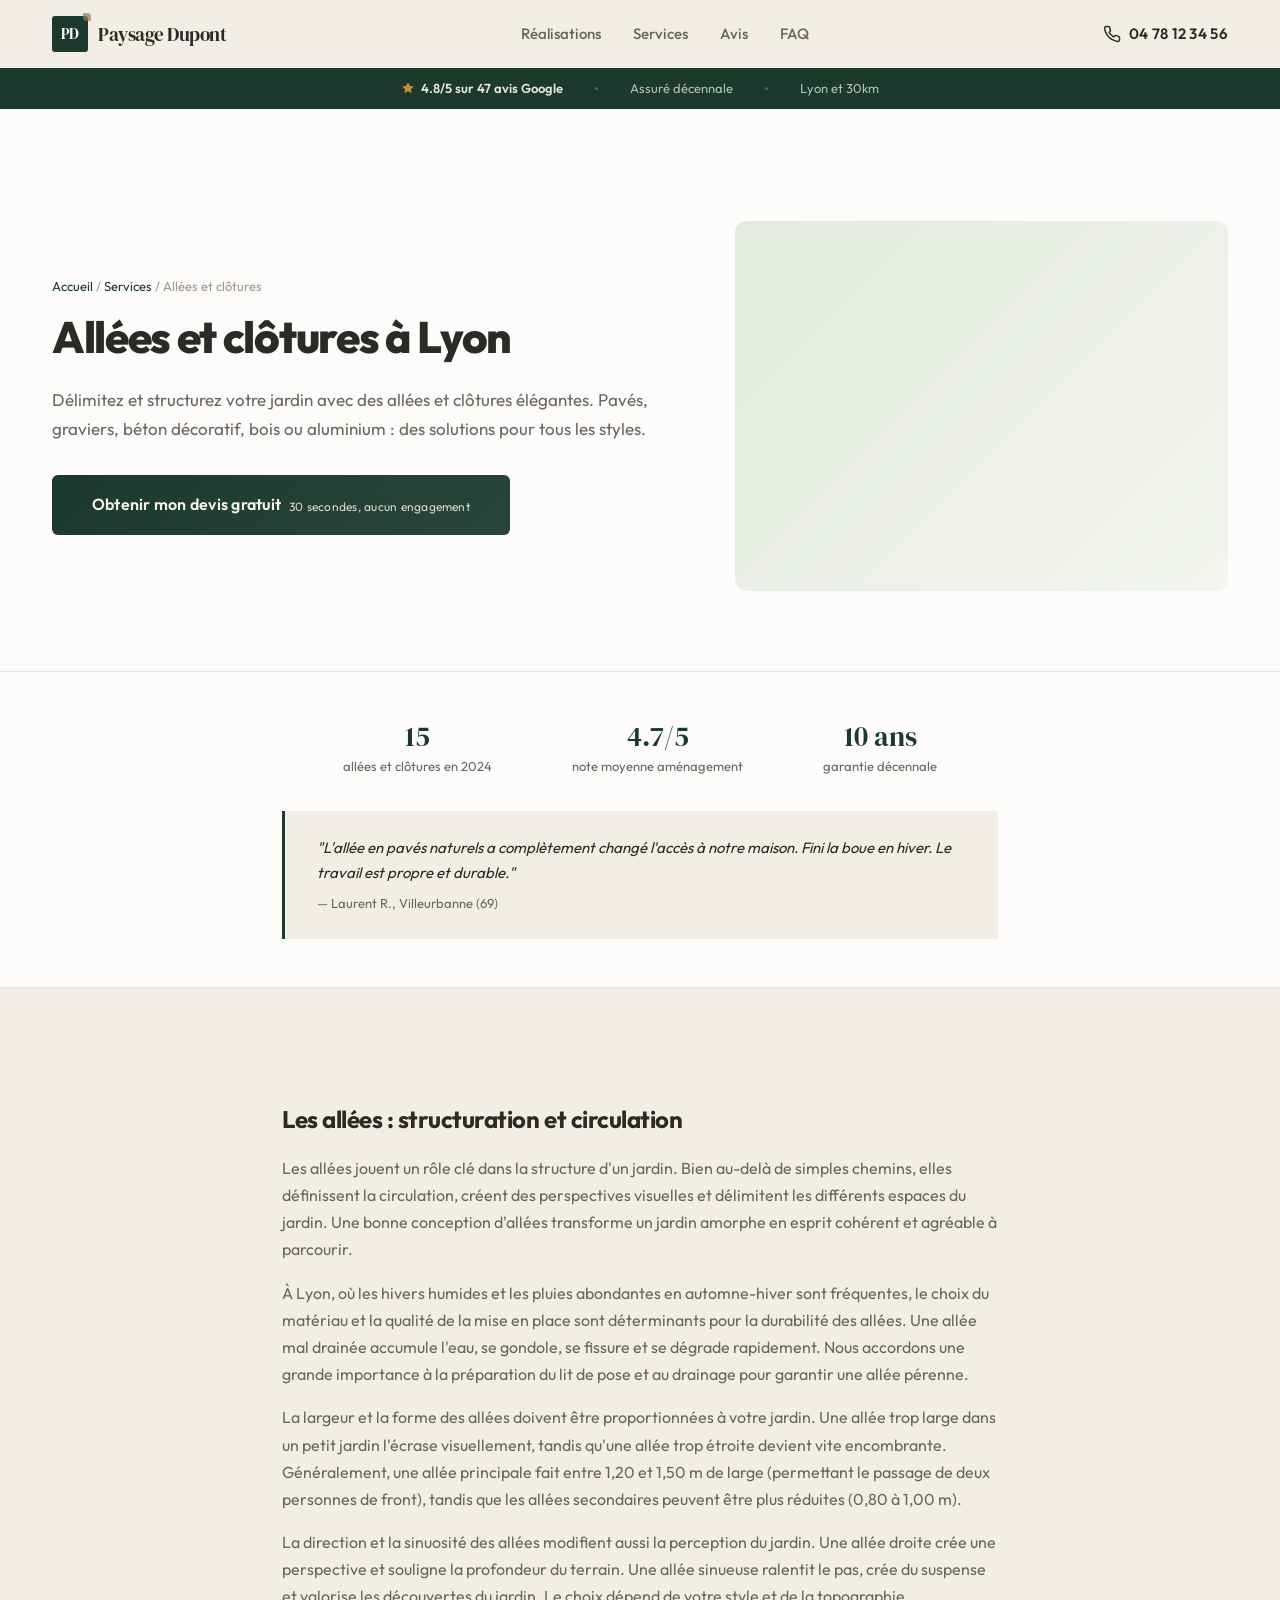
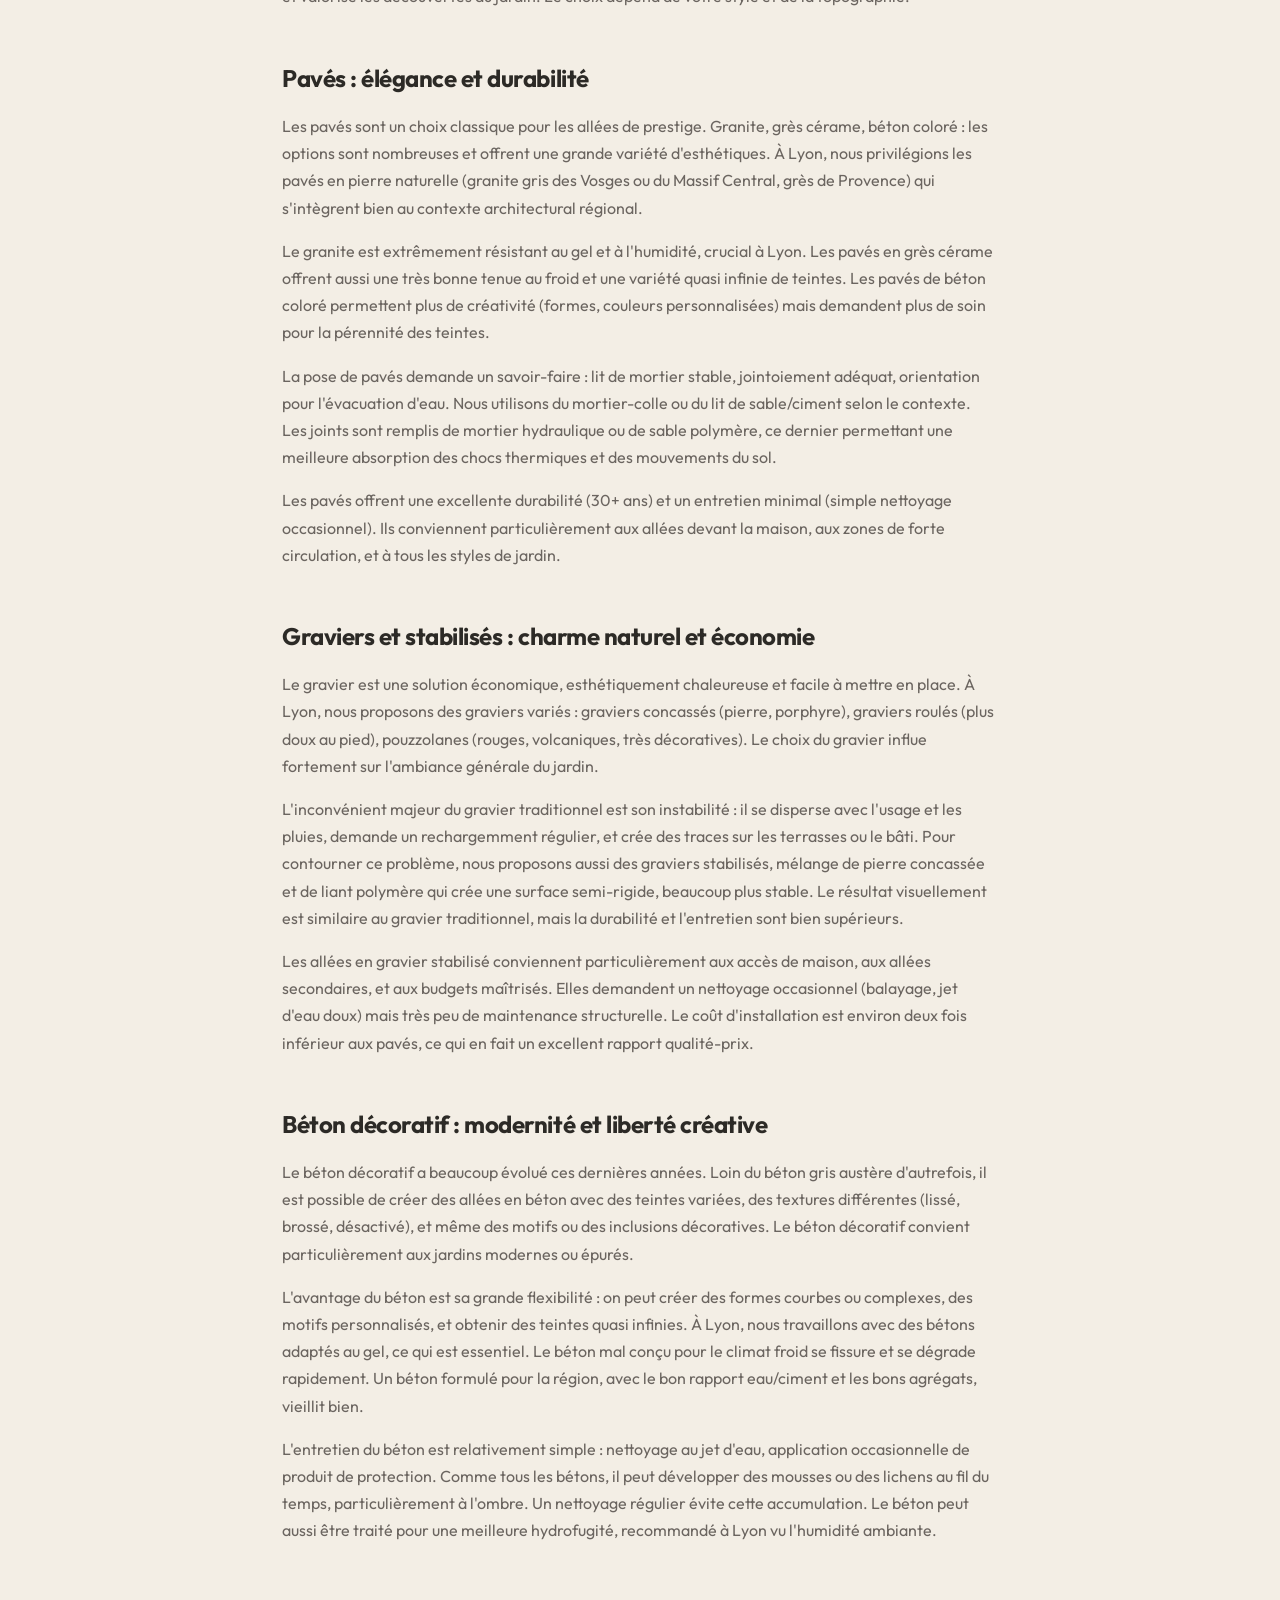
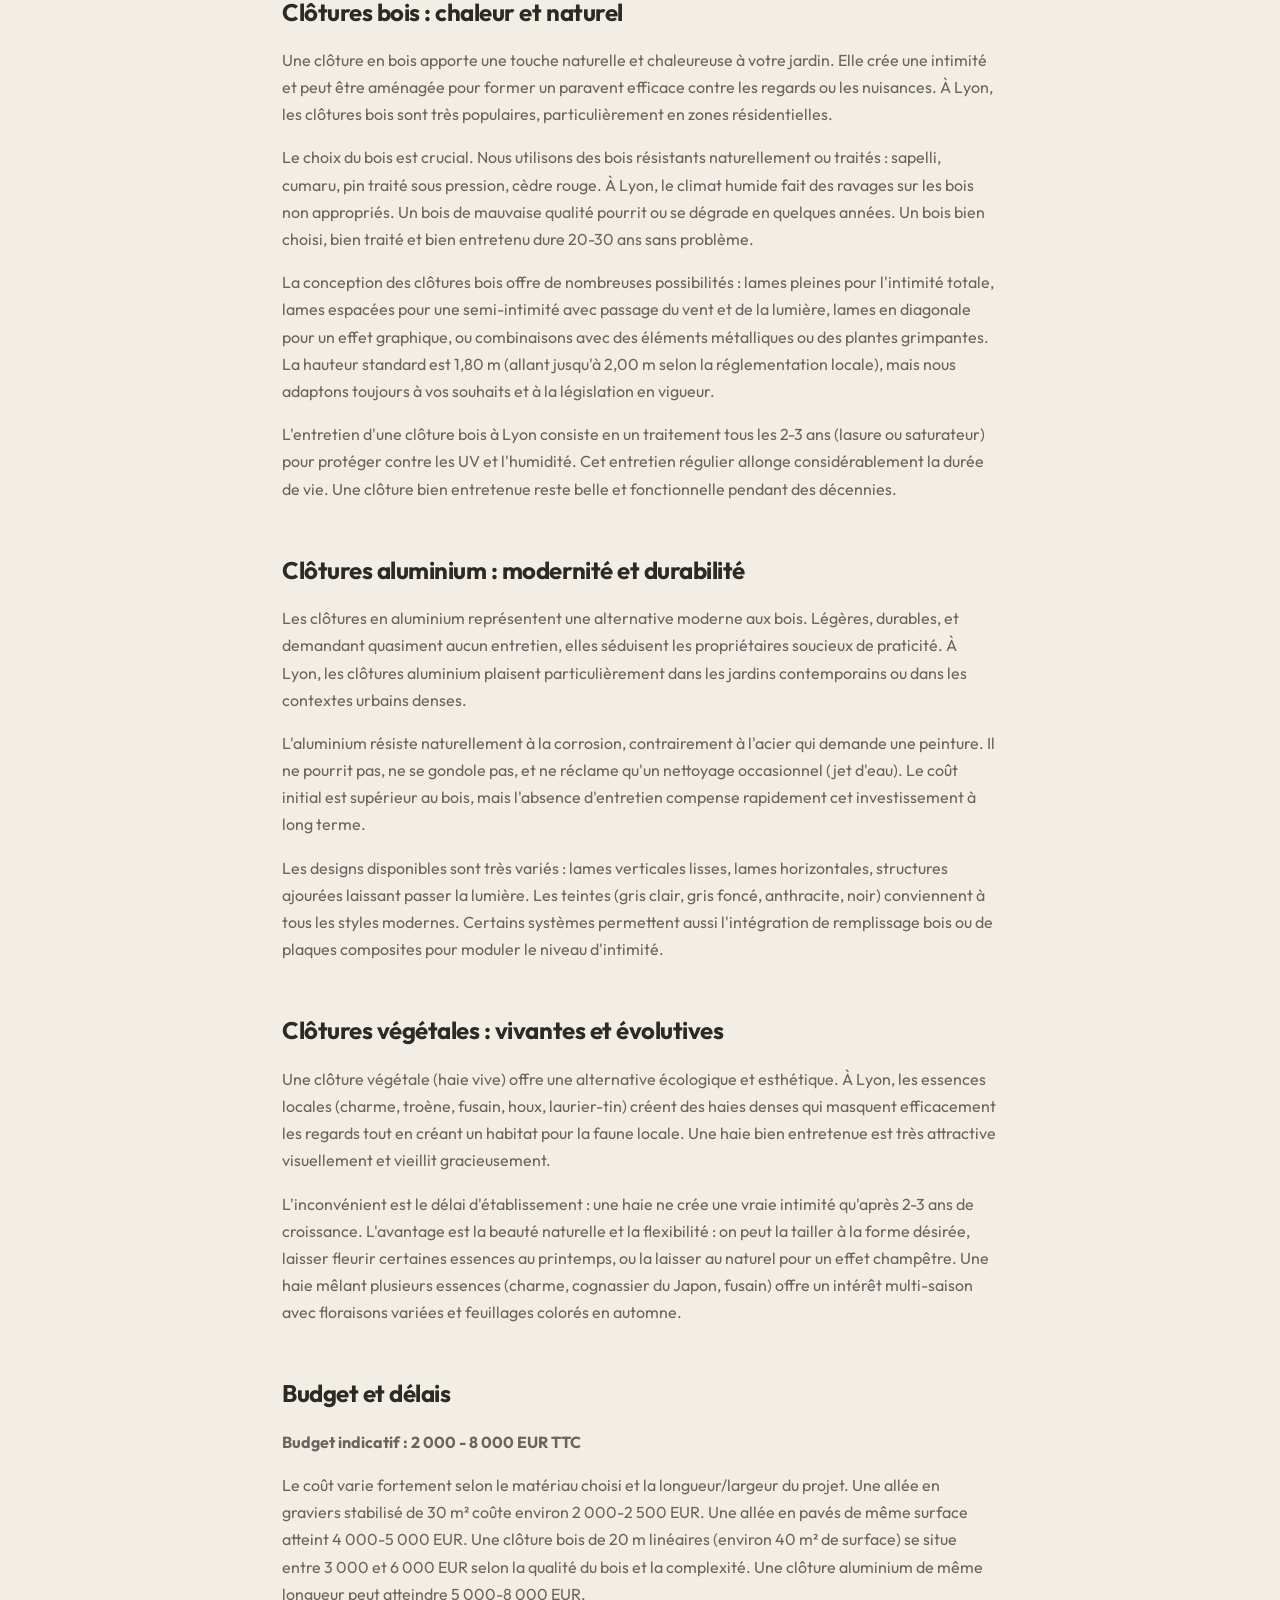
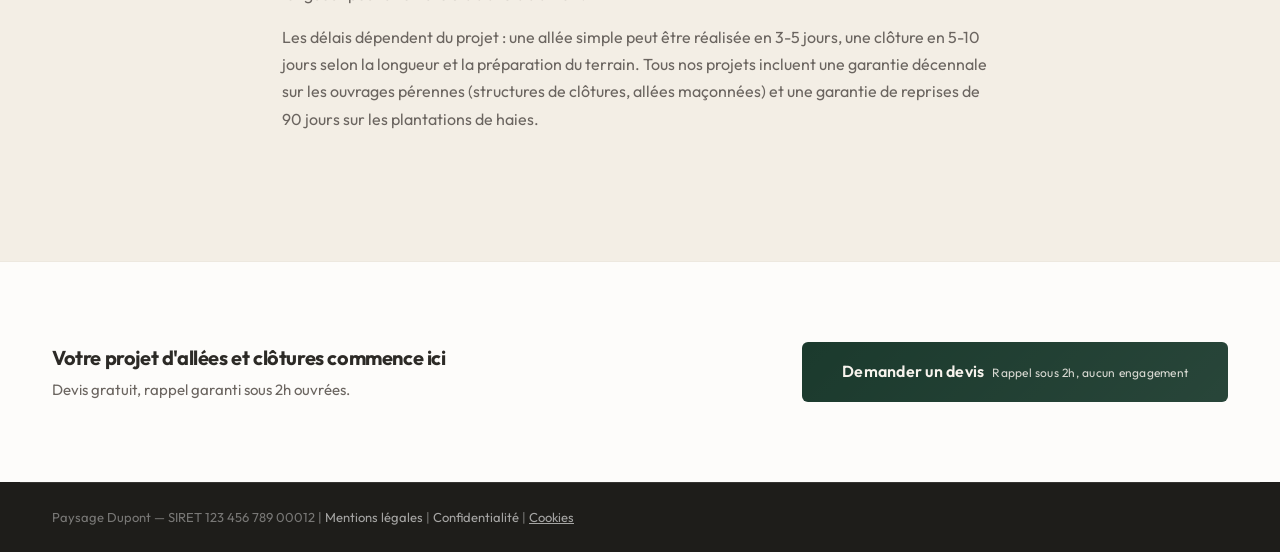
==== commit 31246187: "CRO consistency: subpages optimized, OG tags, mobile sticky bar, exit popups - Add btn__sub micro-co" ====
--- a/pages/allees-clotures.html
+++ b/pages/allees-clotures.html
@@ -6,6 +6,21 @@
   <title>Allées et Clôtures à Lyon — Paysage Dupont</title>
   <meta name="description" content="Création d'allées et clôtures à Lyon : pavés, graviers, béton décoratif, clôtures bois et aluminium. Devis gratuit.">
   <meta name="robots" content="index, follow">
+  
+  <!-- Open Graph -->
+  <meta property="og:title" content="Allées et Clôtures à Lyon — Paysage Dupont">
+  <meta property="og:description" content="Création d'allées et clôtures à Lyon. Pavés, bois, aluminium. Devis gratuit, garantie décennale.">
+  <meta property="og:type" content="website">
+  <meta property="og:locale" content="fr_FR">
+  <meta property="og:url" content="https://paysage-dupont-lyon.fr/pages/allees-clotures.html">
+  <meta property="og:image" content="https://paysage-dupont-lyon.fr/img/og-image.jpg">
+  <meta property="og:image:width" content="1200">
+  <meta property="og:image:height" content="630">
+  <meta property="og:site_name" content="Paysage Dupont Lyon">
+  <meta name="twitter:card" content="summary_large_image">
+  <meta name="twitter:title" content="Allées et Clôtures à Lyon — Paysage Dupont">
+  <meta name="twitter:description" content="Création d'allées et clôtures à Lyon. Pavés, bois, aluminium. Devis gratuit, garantie décennale.">
+  <meta name="twitter:image" content="https://paysage-dupont-lyon.fr/img/og-image.jpg">
   <link rel="canonical" href="https://paysage-dupont-lyon.fr/pages/allees-clotures.html">
   <!-- Favicon -->
   <link rel="icon" type="image/svg+xml" href="../img/favicon.svg">
@@ -14,7 +29,7 @@
   <link rel="preconnect" href="https://fonts.googleapis.com">
   <link rel="preconnect" href="https://fonts.gstatic.com" crossorigin>
   <link href="https://fonts.googleapis.com/css2?family=DM+Serif+Display&family=Outfit:wght@400;500;600;700;800&display=swap" rel="stylesheet">
-  <link rel="stylesheet" href="../css/style.min.css?v=4">
+  <link rel="stylesheet" href="../css/style.min.css?v=5">
   <!-- Anti-flash cookie: cache le banner si consent existe -->
   <script>
   try{var h=false;try{if(localStorage.getItem('cookie_consent'))h=true}catch(e){}if(!h){try{if(sessionStorage.getItem('cookie_consent'))h=true}catch(e){}}if(!h){try{if(document.cookie.indexOf('cc_set=1')!==-1)h=true}catch(e){}}if(h)document.documentElement.classList.add('cc-ok')}catch(e){}
@@ -83,7 +98,10 @@
           <p class="service-hero__breadcrumb"><a href="../index.html">Accueil</a> / <a href="../index.html#services">Services</a> / Allées et clôtures</p>
           <h1 class="service-hero__title">Allées et clôtures à Lyon</h1>
           <p class="service-hero__text">Délimitez et structurez votre jardin avec des allées et clôtures élégantes. Pavés, graviers, béton décoratif, bois ou aluminium : des solutions pour tous les styles.</p>
-          <a href="contact.html?service=allees&ref=service_page_cta" class="btn btn--primary btn--lg">Obtenir mon devis gratuit</a>
+          <a href="contact.html?service=allees&ref=service_page_cta" class="btn btn--primary btn--lg">
+            Obtenir mon devis gratuit
+            <span class="btn__sub">30 secondes, aucun engagement</span>
+          </a>
         </div>
         <div class="service-hero__img">
           <div class="service-hero__img-placeholder" role="img" aria-label="Allées paysagères et clôtures en bois ou aluminium"></div>
@@ -169,7 +187,10 @@
           <p class="service-cta__text">Votre projet d'allées et clôtures commence ici</p>
           <p class="service-cta__sub">Devis gratuit, rappel garanti sous 2h ouvrées.</p>
         </div>
-        <a href="contact.html?service=allees&ref=service_page_cta" class="btn btn--primary btn--lg">Demander un devis</a>
+        <a href="contact.html?service=allees&ref=service_page_cta" class="btn btn--primary btn--lg">
+          Demander un devis
+          <span class="btn__sub">Rappel sous 2h, aucun engagement</span>
+        </a>
       </div>
     </section>
   </main>
@@ -180,11 +201,34 @@
     </div>
   </footer>
 
-  <a href="tel:+33478123456" class="mobile-sticky-call" aria-label="Appeler maintenant">
-    <svg width="22" height="22" viewBox="0 0 24 24" fill="none" stroke="currentColor" stroke-width="2" stroke-linecap="round" stroke-linejoin="round"><path d="M22 16.92v3a2 2 0 0 1-2.18 2 19.79 19.79 0 0 1-8.63-3.07 19.5 19.5 0 0 1-6-6 19.79 19.79 0 0 1-3.07-8.67A2 2 0 0 1 4.11 2h3a2 2 0 0 1 2 1.72 12.84 12.84 0 0 0 .7 2.81 2 2 0 0 1-.45 2.11L8.09 9.91a16 16 0 0 0 6 6l1.27-1.27a2 2 0 0 1 2.11-.45 12.84 12.84 0 0 0 2.81.7A2 2 0 0 1 22 16.92z"/></svg>
-    Appeler
-  </a>
-
-  <script src="../js/main.min.js?v=4"></script>
+  <!-- Mobile Sticky Bar -->
+  <div class="mobile-sticky-bar" id="mobile-sticky-bar" hidden>
+    <a href="tel:+33478123456" class="mobile-sticky-bar__phone" aria-label="Appeler maintenant">
+      <svg width="18" height="18" viewBox="0 0 24 24" fill="none" stroke="currentColor" stroke-width="2" stroke-linecap="round" stroke-linejoin="round"><path d="M22 16.92v3a2 2 0 0 1-2.18 2 19.79 19.79 0 0 1-8.63-3.07 19.5 19.5 0 0 1-6-6 19.79 19.79 0 0 1-3.07-8.67A2 2 0 0 1 4.11 2h3a2 2 0 0 1 2 1.72 12.84 12.84 0 0 0 .7 2.81 2 2 0 0 1-.45 2.11L8.09 9.91a16 16 0 0 0 6 6l1.27-1.27a2 2 0 0 1 2.11-.45 12.84 12.84 0 0 0 2.81.7A2 2 0 0 1 22 16.92z"/></svg>
+      Appeler
+    </a>
+    <a href="contact.html?service=allees&ref=sticky_mobile" class="mobile-sticky-bar__cta">Devis gratuit</a>
+  </div>
+
+  <!-- Exit-intent popup -->
+  <div class="exit-popup" id="exit-popup" aria-hidden="true" role="dialog" aria-label="Offre avant de partir">
+    <div class="exit-popup__card">
+      <button class="exit-popup__close" id="exit-popup-close" aria-label="Fermer">
+        <svg width="20" height="20" viewBox="0 0 24 24" fill="none" stroke="currentColor" stroke-width="2" stroke-linecap="round" stroke-linejoin="round"><line x1="18" y1="6" x2="6" y2="18"/><line x1="6" y1="6" x2="18" y2="18"/></svg>
+      </button>
+      <span class="exit-popup__badge">Réponse sous 2h</span>
+      <h3 class="exit-popup__title">Votre devis allées et clôtures en 30 secondes</h3>
+      <p class="exit-popup__text">Décrivez votre projet et recevez un devis détaillé sous 48h. Visite sur place offerte, aucun engagement.</p>
+      <a href="contact.html?service=allees&ref=exit_popup" class="exit-popup__cta">Obtenir mon devis gratuit</a>
+      <button class="exit-popup__dismiss" id="exit-popup-dismiss">Non merci, je continue ma visite</button>
+      <div class="exit-popup__proof">
+        <span>4.8/5 sur 47 avis Google</span>
+        <span aria-hidden="true">&middot;</span>
+        <span>Garantie décennale</span>
+      </div>
+    </div>
+  </div>
+
+  <script src="../js/main.min.js?v=5"></script>
 </body>
 </html>
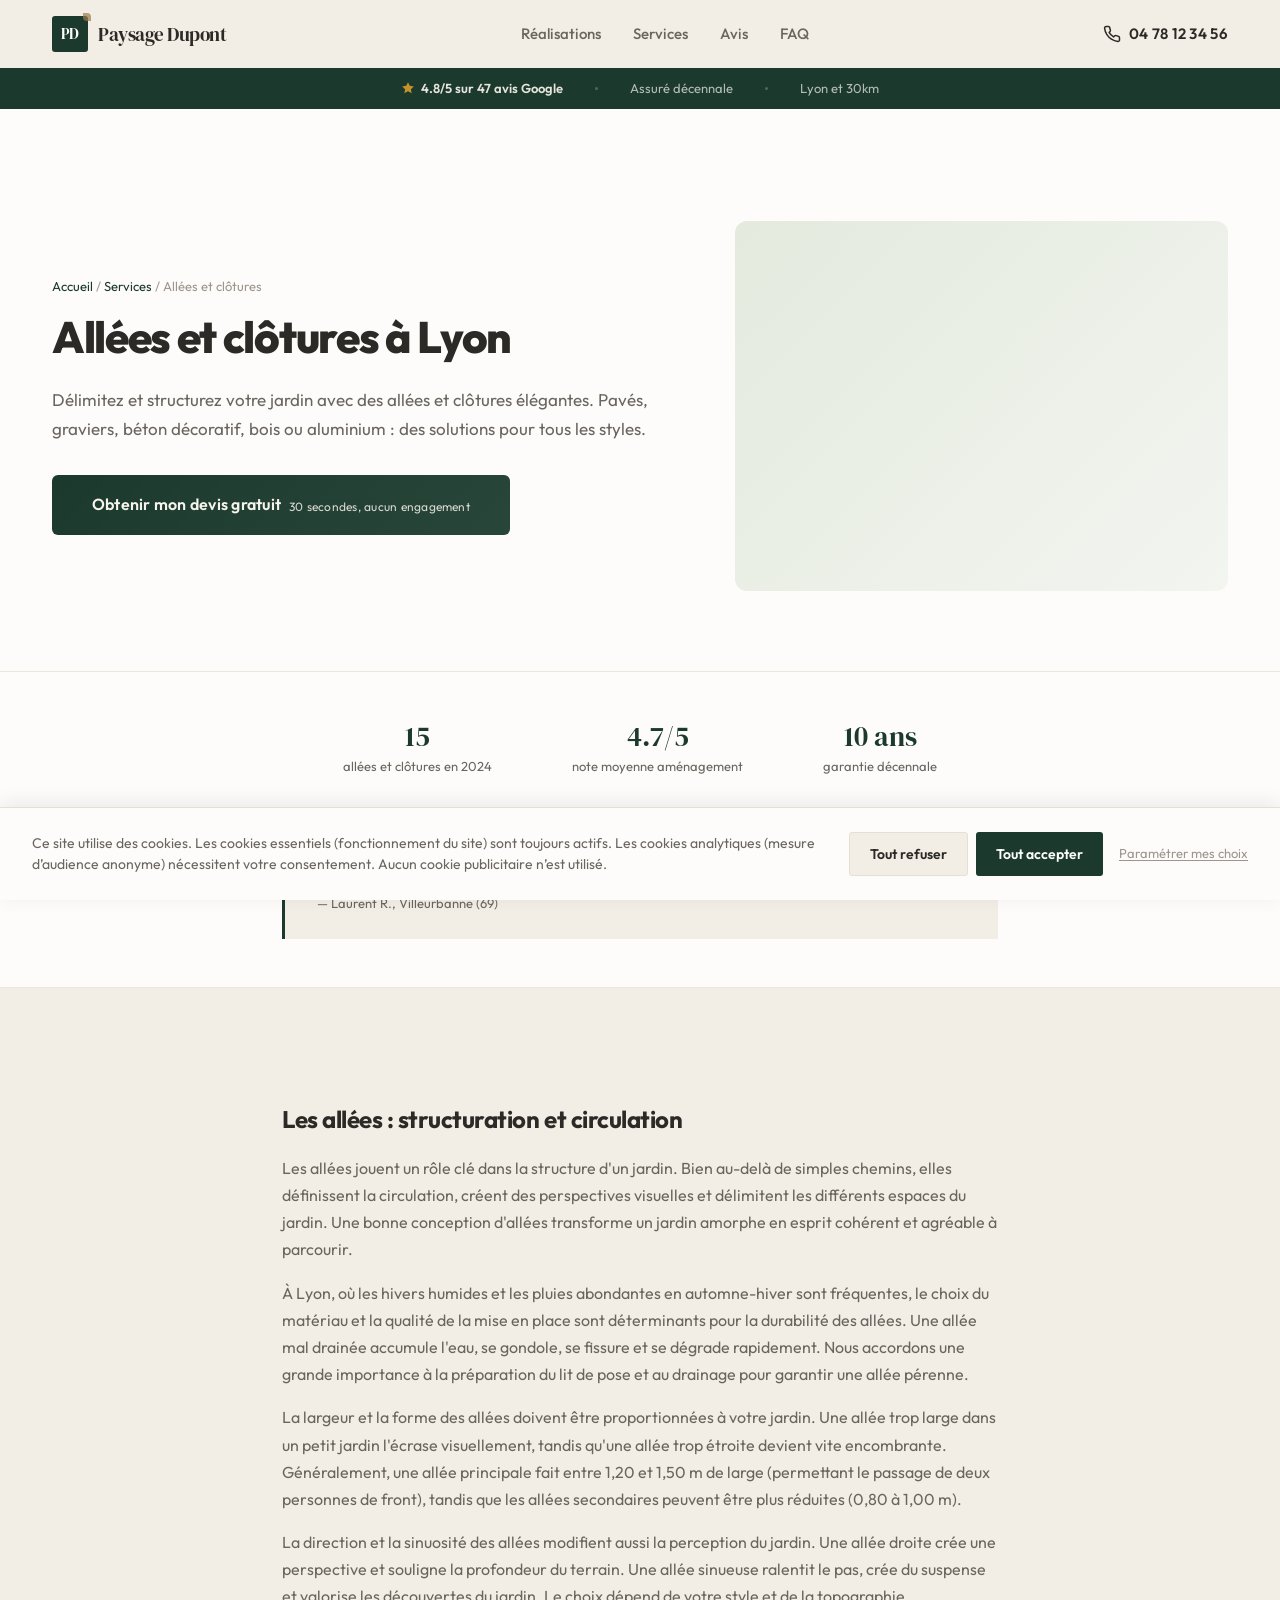
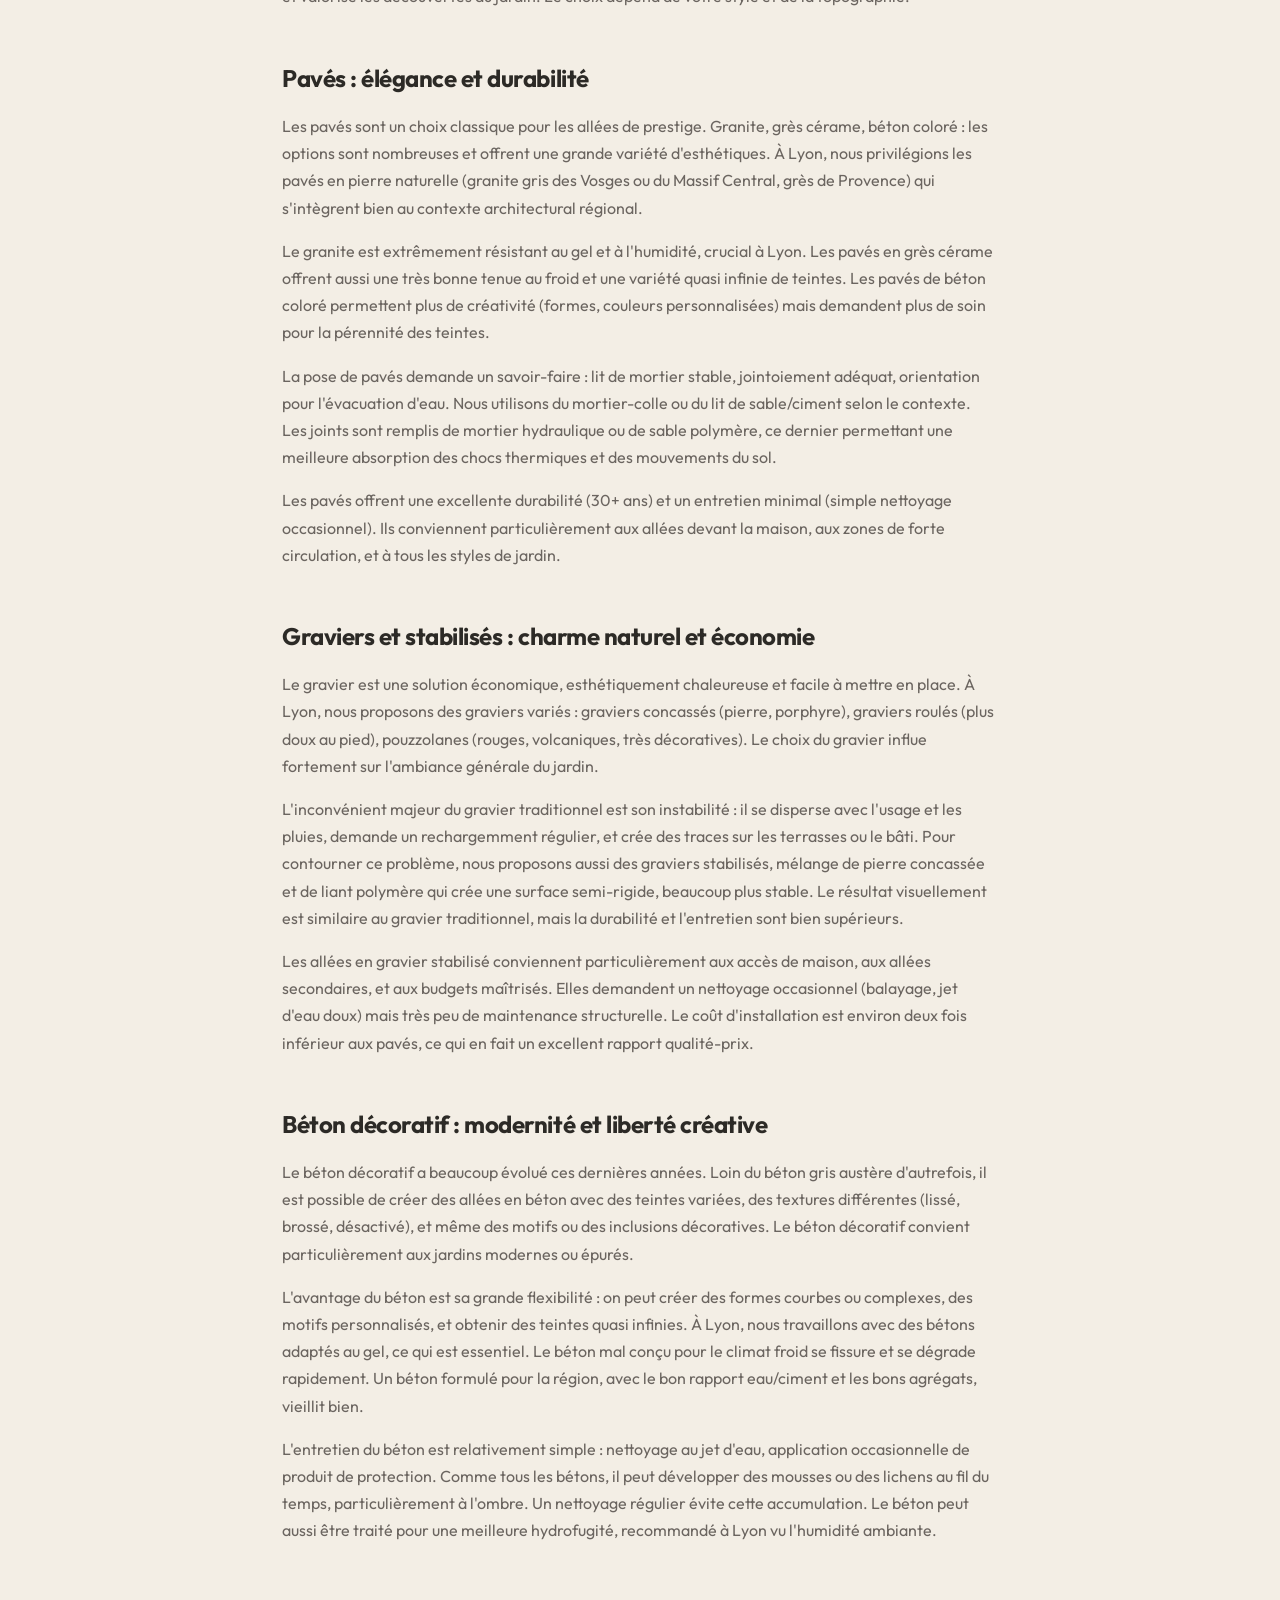
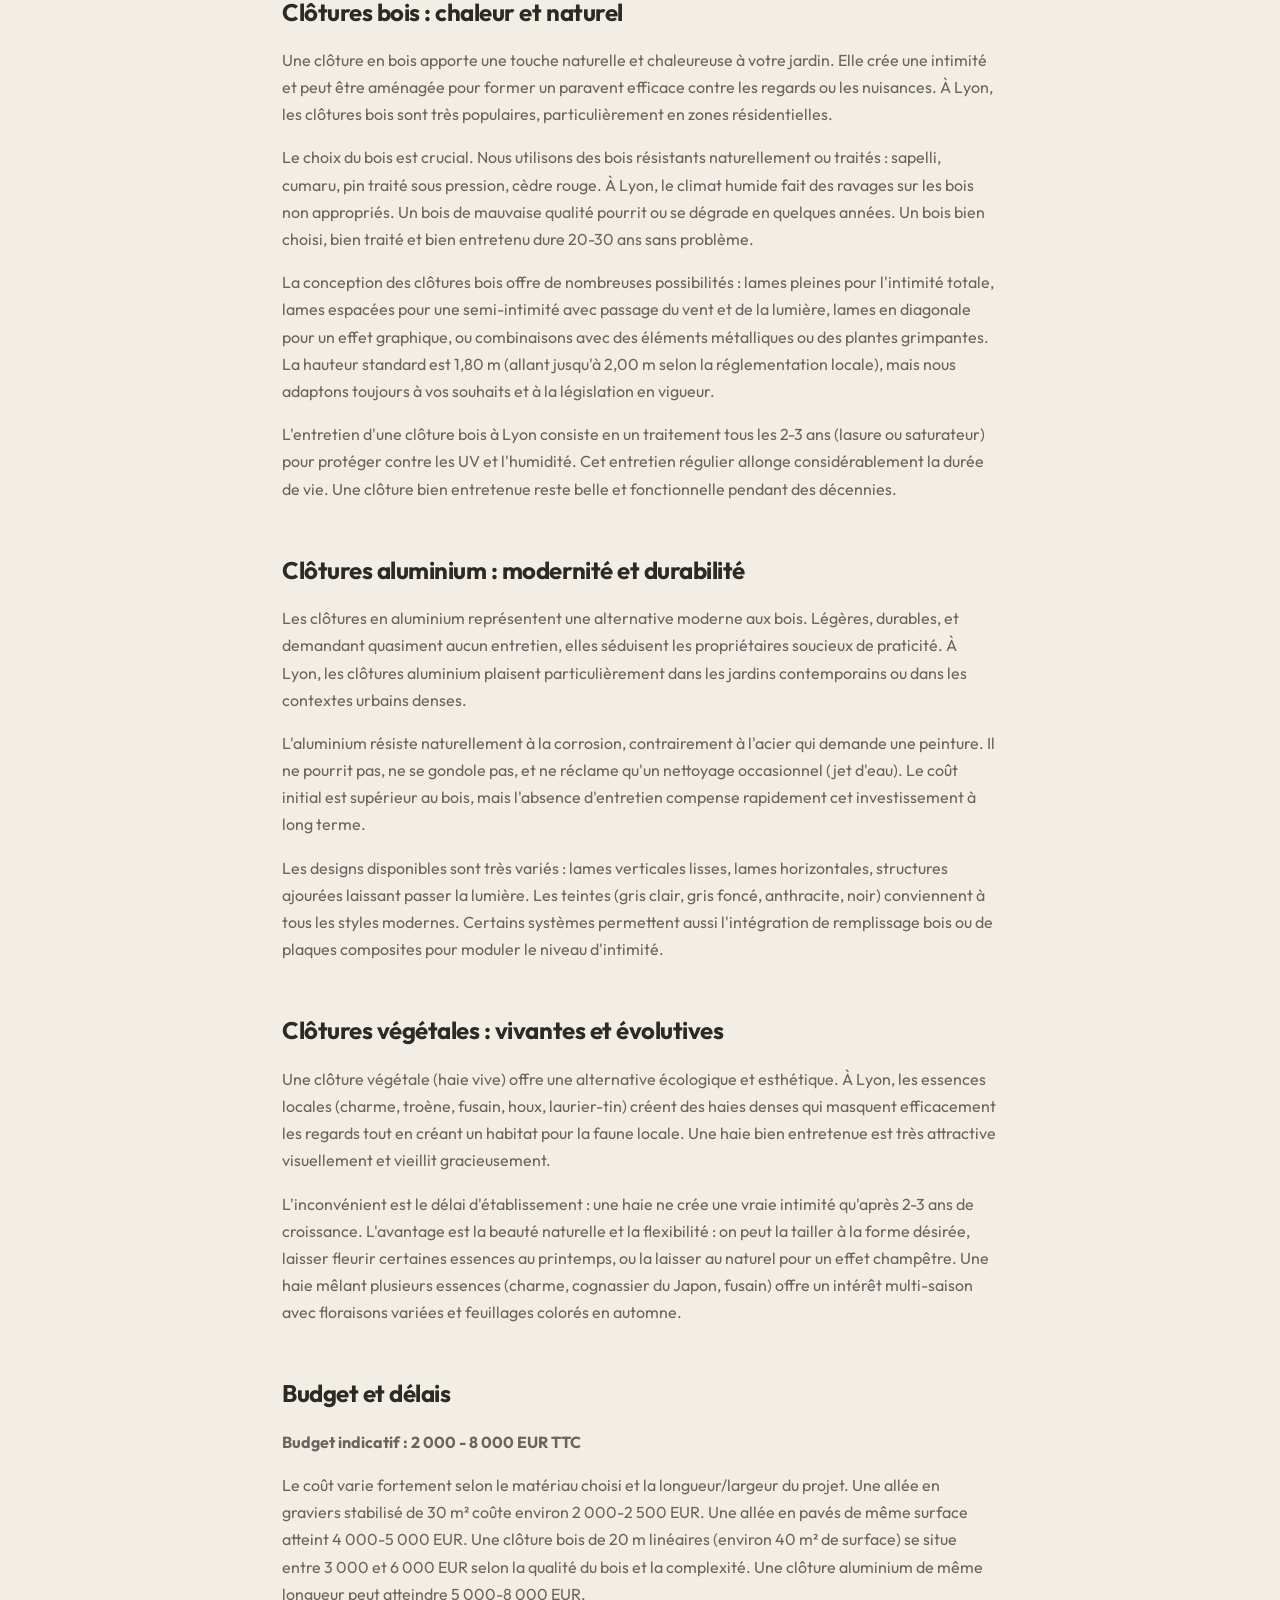
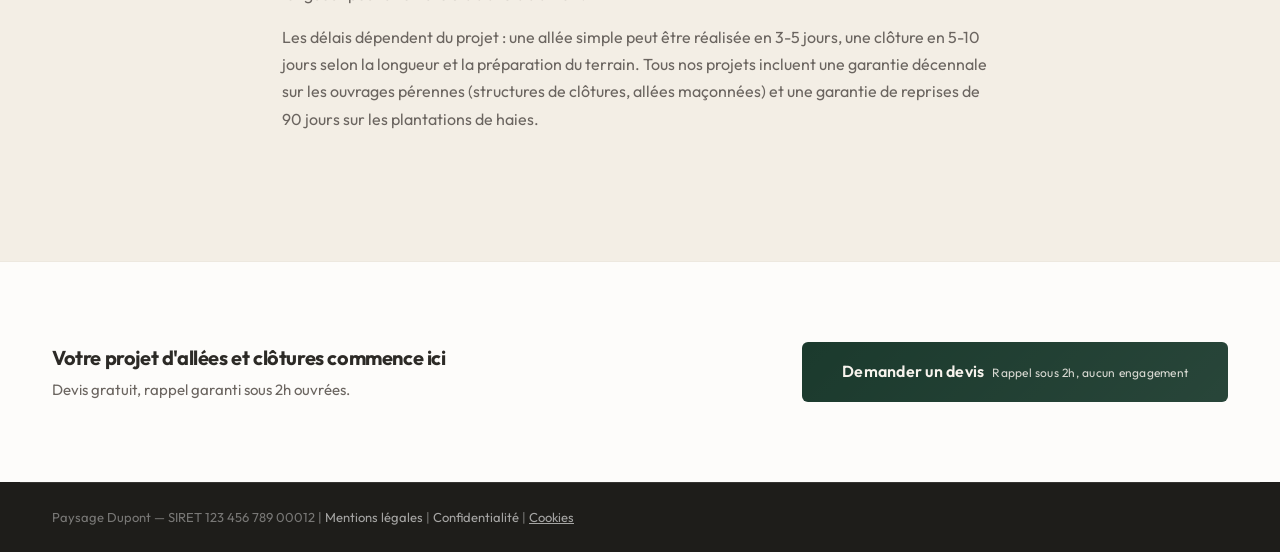
==== commit 5fe20771: "CNIL cookie compliance, legal alignment, minor fixes - Auto-inject cookie banner on all subpages via" ====
--- a/pages/allees-clotures.html
+++ b/pages/allees-clotures.html
@@ -3,6 +3,8 @@
 <head>
   <meta charset="UTF-8">
   <meta name="viewport" content="width=device-width, initial-scale=1.0">
+  <meta name="referrer-policy" content="strict-origin-when-cross-origin">
+  <meta http-equiv="Permissions-Policy" content="camera=(), microphone=(), geolocation=(), payment=()">
   <title>Allées et Clôtures à Lyon — Paysage Dupont</title>
   <meta name="description" content="Création d'allées et clôtures à Lyon : pavés, graviers, béton décoratif, clôtures bois et aluminium. Devis gratuit.">
   <meta name="robots" content="index, follow">
@@ -29,7 +31,7 @@
   <link rel="preconnect" href="https://fonts.googleapis.com">
   <link rel="preconnect" href="https://fonts.gstatic.com" crossorigin>
   <link href="https://fonts.googleapis.com/css2?family=DM+Serif+Display&family=Outfit:wght@400;500;600;700;800&display=swap" rel="stylesheet">
-  <link rel="stylesheet" href="../css/style.min.css?v=5">
+  <link rel="stylesheet" href="../css/style.min.css?v=7">
   <!-- Anti-flash cookie: cache le banner si consent existe -->
   <script>
   try{var h=false;try{if(localStorage.getItem('cookie_consent'))h=true}catch(e){}if(!h){try{if(sessionStorage.getItem('cookie_consent'))h=true}catch(e){}}if(!h){try{if(document.cookie.indexOf('cc_set=1')!==-1)h=true}catch(e){}}if(h)document.documentElement.classList.add('cc-ok')}catch(e){}
@@ -229,6 +231,6 @@
     </div>
   </div>
 
-  <script src="../js/main.min.js?v=5"></script>
+  <script src="../js/main.min.js?v=7"></script>
 </body>
 </html>
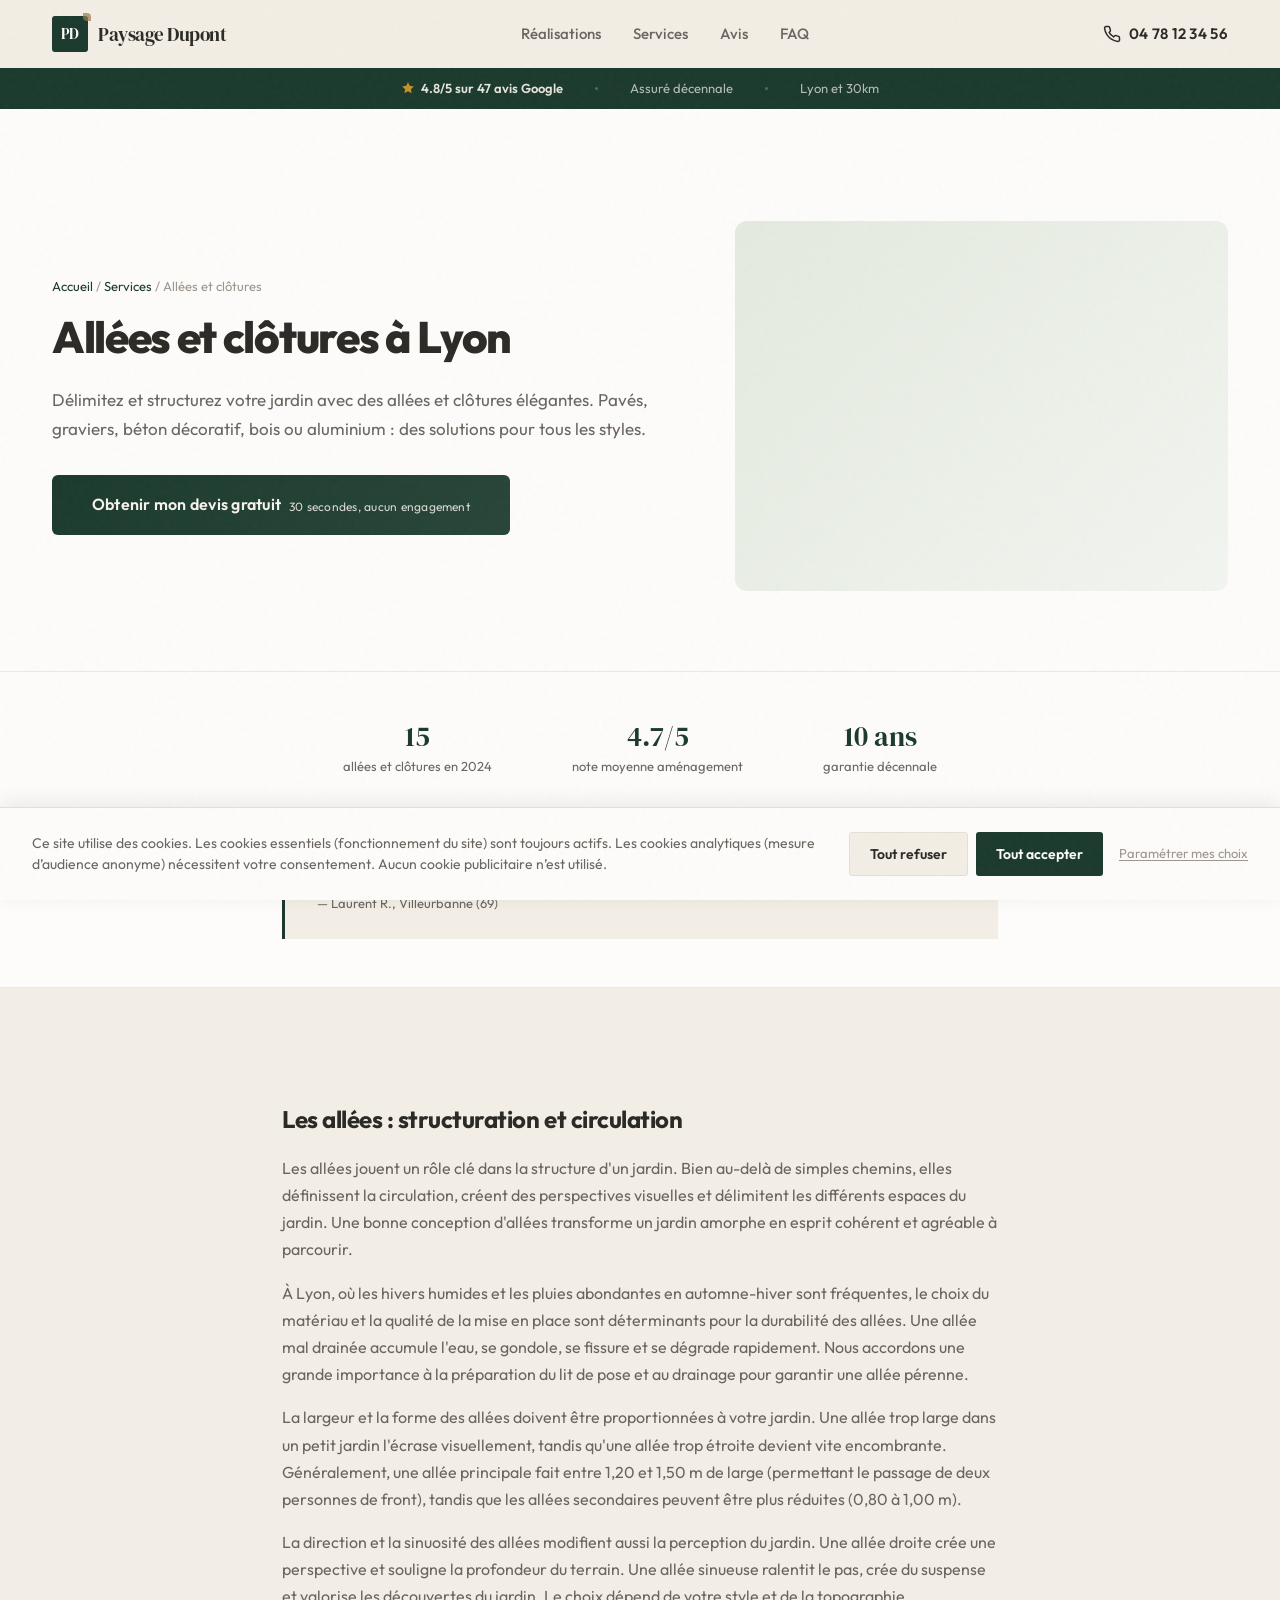
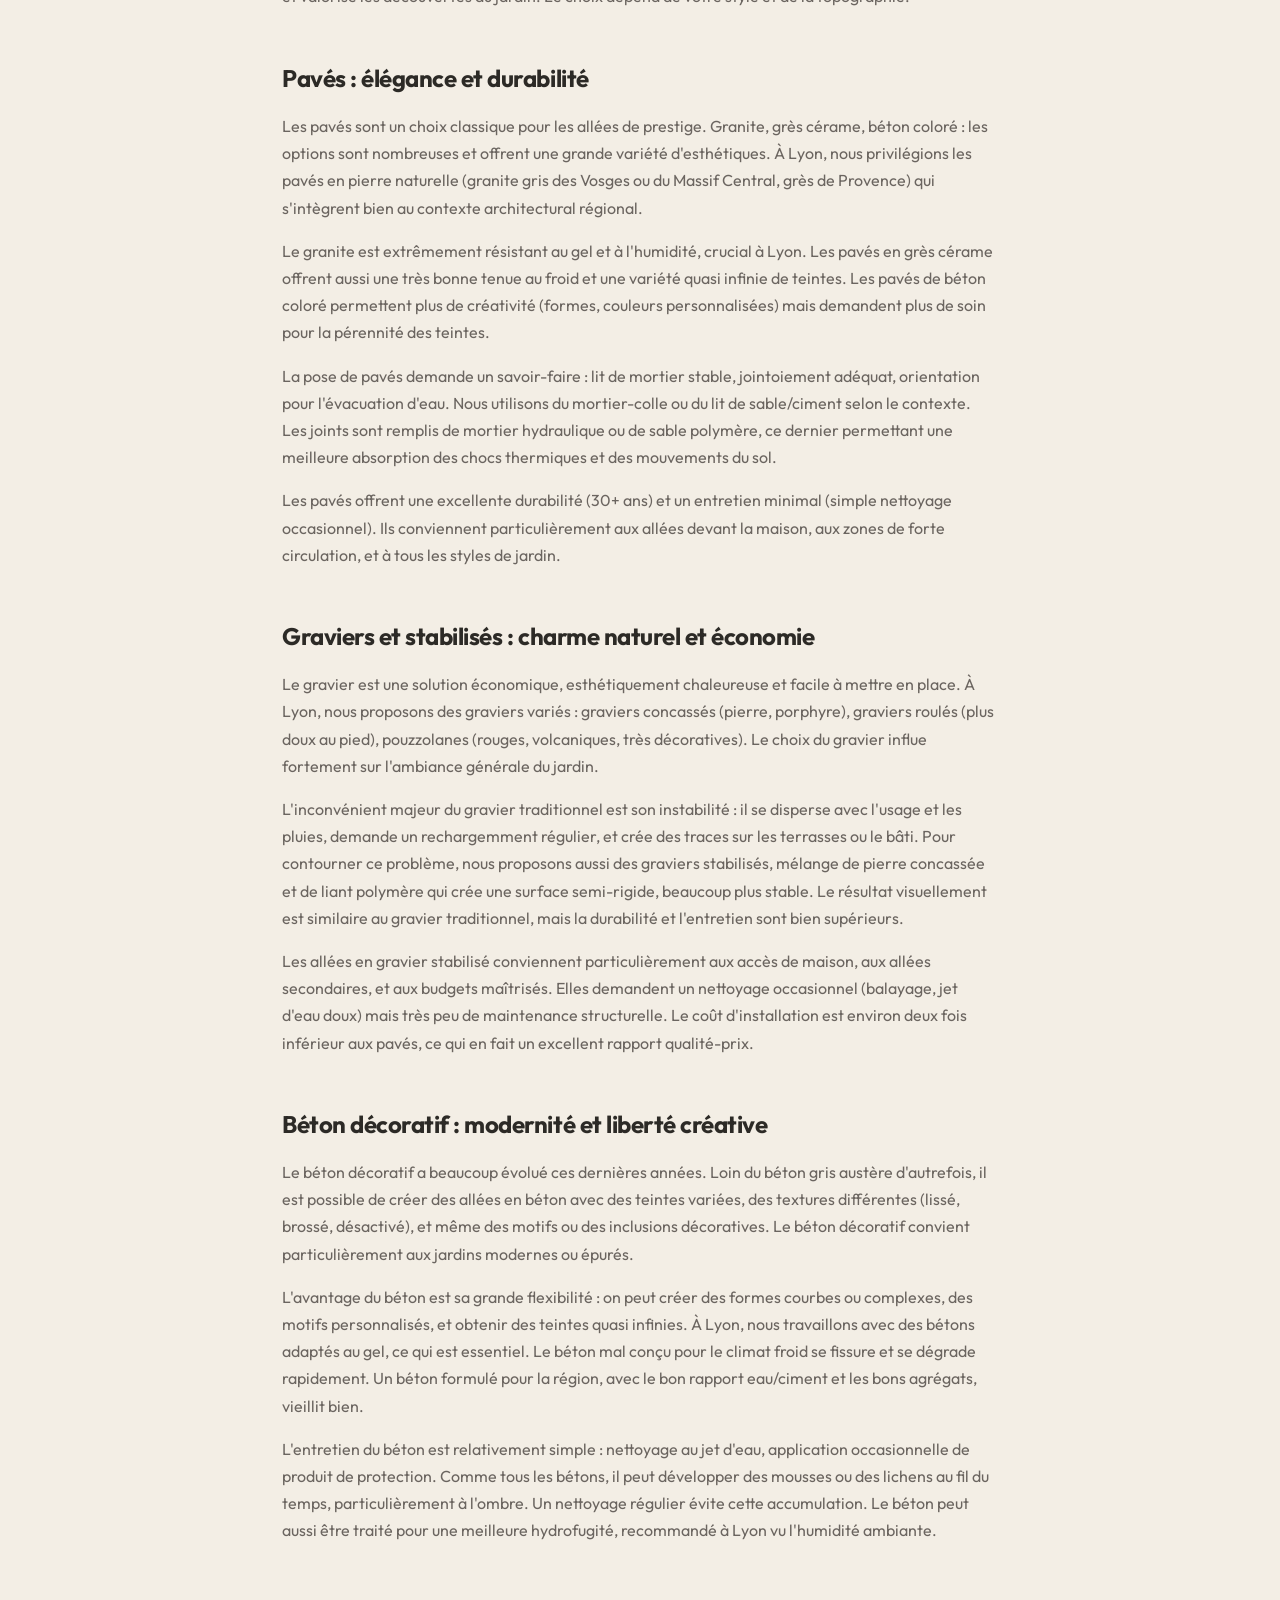
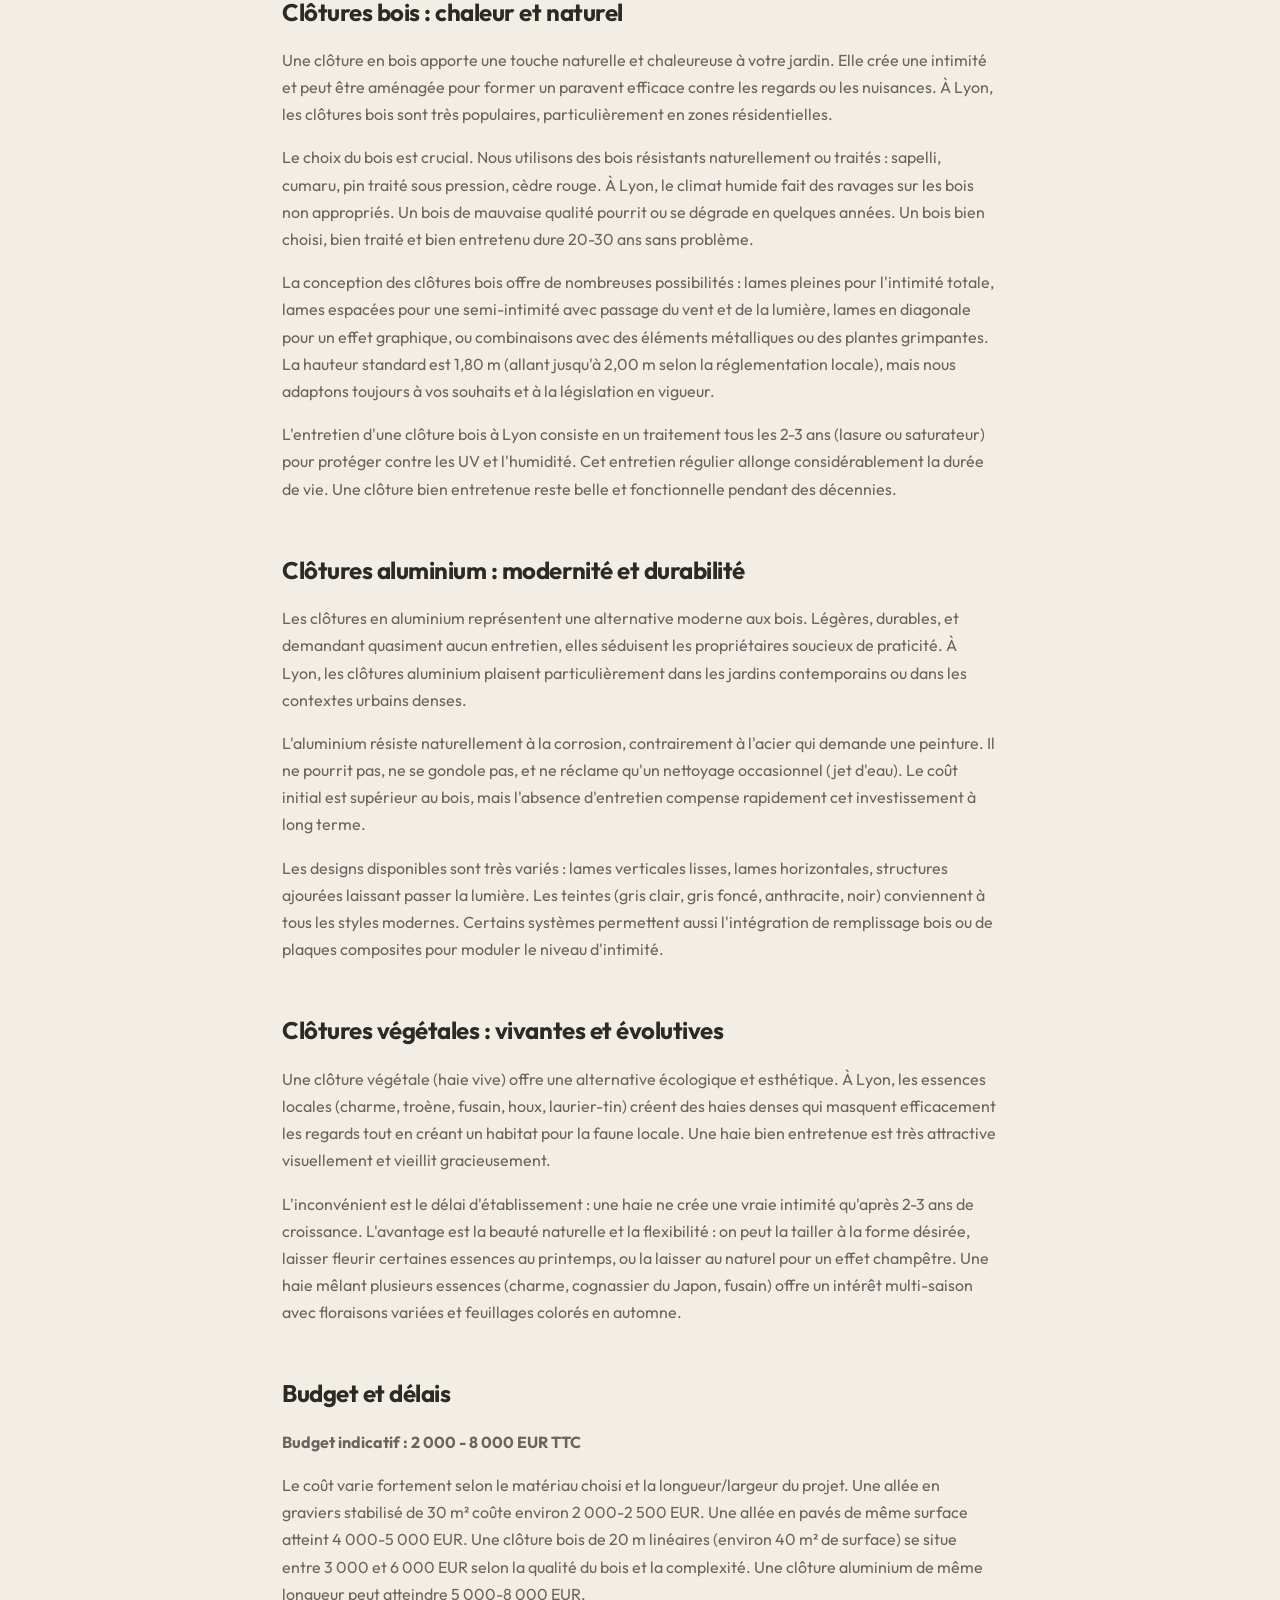
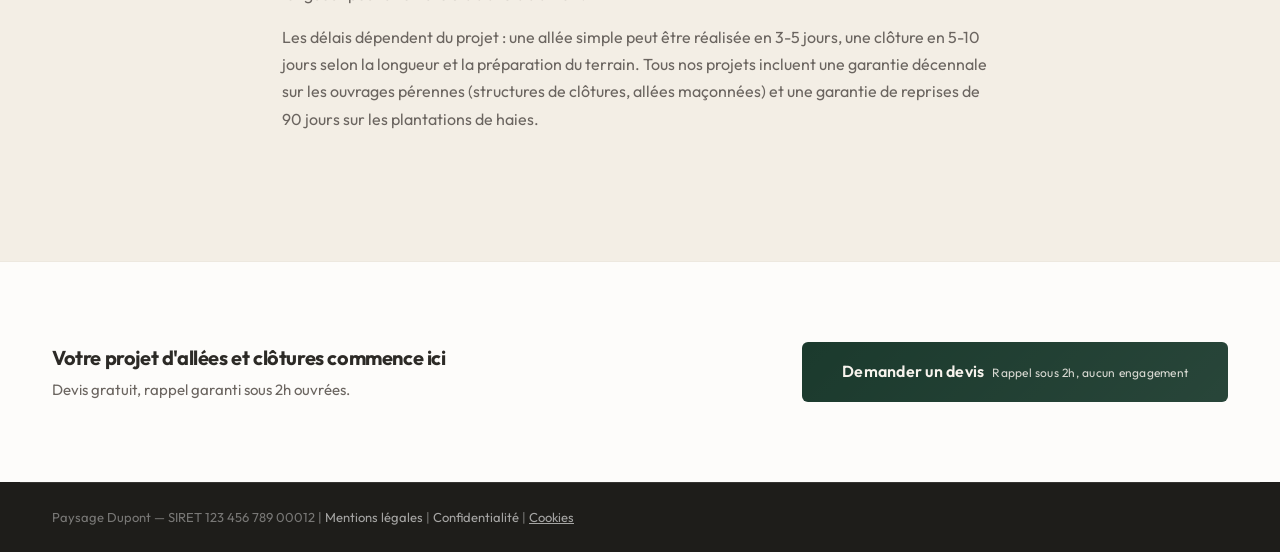
==== commit 6328c11d: "Self-host fonts, 404 page, lazy loading, client guide - Self-host Google Fonts (DM Serif Display + O" ====
--- a/pages/allees-clotures.html
+++ b/pages/allees-clotures.html
@@ -28,10 +28,7 @@
   <link rel="icon" type="image/svg+xml" href="../img/favicon.svg">
   <link rel="icon" type="image/png" sizes="32x32" href="../img/favicon-32x32.png">
   <link rel="apple-touch-icon" href="../img/favicon-32x32.png">
-  <link rel="preconnect" href="https://fonts.googleapis.com">
-  <link rel="preconnect" href="https://fonts.gstatic.com" crossorigin>
-  <link href="https://fonts.googleapis.com/css2?family=DM+Serif+Display&family=Outfit:wght@400;500;600;700;800&display=swap" rel="stylesheet">
-  <link rel="stylesheet" href="../css/style.min.css?v=7">
+  <link rel="stylesheet" href="../css/style.min.css?v=8">
   <!-- Anti-flash cookie: cache le banner si consent existe -->
   <script>
   try{var h=false;try{if(localStorage.getItem('cookie_consent'))h=true}catch(e){}if(!h){try{if(sessionStorage.getItem('cookie_consent'))h=true}catch(e){}}if(!h){try{if(document.cookie.indexOf('cc_set=1')!==-1)h=true}catch(e){}}if(h)document.documentElement.classList.add('cc-ok')}catch(e){}
@@ -231,6 +228,6 @@
     </div>
   </div>
 
-  <script src="../js/main.min.js?v=7"></script>
+  <script src="../js/main.min.js?v=8"></script>
 </body>
 </html>
--- a/css/style.min.css
+++ b/css/style.min.css
@@ -1 +1 @@
-:root{--clr-bg:#f3eee5;--clr-surface:#fdfcfa;--clr-text:#2c2a26;--clr-text-secondary:#6b6560;--clr-text-muted:#9e968e;--clr-border:#e5dfd4;--clr-border-light:#ede8df;--clr-accent:#1b3a2d;--clr-accent-hover:#264d3c;--clr-accent-light:#e8ede9;--clr-accent-surface:#f2f5f0;--clr-brass:#9b7b4e;--clr-brass-hover:#836840;--clr-brass-light:#f5efe4;--clr-sage-50:#f2f5f0;--clr-sage-100:#e4eade;--clr-earth-100:#ede6dc;--clr-stone-100:#e8e4de;--clr-star:#c4922a;--clr-white:#fdfcfa;--font-display:'DM Serif Display','Georgia',serif;--font-body:'Outfit',system-ui,-apple-system,sans-serif;--font-weight-normal:400;--font-weight-medium:500;--font-weight-semibold:600;--font-weight-bold:700;--font-weight-extrabold:800;--space-xs:.25rem;--space-sm:.5rem;--space-md:1rem;--space-lg:1.5rem;--space-xl:2rem;--space-2xl:3rem;--space-3xl:5rem;--space-4xl:7rem;--space-5xl:10rem;--max-width:1240px;--max-width-narrow:780px;--ease-out:cubic-bezier(0.16,1,0.3,1);--ease-premium:cubic-bezier(0.22,1,0.36,1);--duration-fast:150ms;--duration-normal:280ms;--duration-slow:450ms;--shadow-sm:0 1px 2px rgba(44,58,50,0.03);--shadow-md:0 4px 12px rgba(44,58,50,0.05);--shadow-lg:0 12px 32px -4px rgba(44,58,50,0.07);--shadow-premium:0 20px 44px -12px rgba(27,58,45,0.10);--radius-sm:3px;--radius-md:6px;--radius-lg:8px;--radius-xl:12px}*,*::before,*::after{box-sizing:border-box;margin:0;padding:0}html{scroll-behavior:smooth;-webkit-text-size-adjust:100%}body{font-family:var(--font-body);font-weight:var(--font-weight-normal);color:var(--clr-text);background:var(--clr-bg);line-height:1.6;-webkit-font-smoothing:antialiased;-moz-osx-font-smoothing:grayscale}img{max-width:100%;height:auto;display:block}a{color:inherit;text-decoration:none;transition:color var(--duration-fast) var(--ease-out)}ul{list-style:none}address{font-style:normal}button{cursor:pointer;border:0;background:0;font:inherit}::selection{background:var(--clr-brass-light);color:var(--clr-text)}body::after{content:"";position:fixed;inset:0;pointer-events:none;z-index:99999;opacity:.03;background-image:url("data:image/svg+xml,%3CsvgviewBox='00256256'xmlns='http://www.w3.org/2000/svg'%3E%3Cfilterid='noise'%3E%3CfeTurbulencetype='fractalNoise'baseFrequency='0.65'numOctaves='3'stitchTiles='stitch'/%3E%3C/filter%3E%3Crectwidth='100%25'height='100%25'filter='url(%23noise)'/%3E%3C/svg%3E")}:focus-visible{outline:2px solid var(--clr-accent);outline-offset:3px;border-radius:var(--radius-sm)}.btn:focus-visible{outline:2px solid var(--clr-brass);outline-offset:3px;box-shadow:0 0 0 4px var(--clr-brass-light)}a:focus-visible{outline:2px solid var(--clr-accent);outline-offset:2px}@media(prefers-reduced-motion:reduce){*,*::before,*::after{animation-duration:.01ms !important;animation-iteration-count:1 !important;transition-duration:.01ms !important}.reveal{opacity:1;transform:none}html{scroll-behavior:auto}}.skip-link{position:absolute;top:-100%;left:50%;transform:translateX(-50%);background:var(--clr-accent);color:var(--clr-white);padding:var(--space-sm) var(--space-md);border-radius:var(--radius-sm);z-index:9999;font-weight:var(--font-weight-medium)}.skip-link:focus{top:var(--space-md)}.cookie-banner[hidden]{display:none !important}.cookie-banner{position:fixed;bottom:0;left:0;right:0;background:var(--clr-surface);border-top:1px solid var(--clr-border);padding:var(--space-lg) var(--space-xl);z-index:10000;box-shadow:0 -4px 20px rgba(0,0,0,0.08)}.cookie-inner{max-width:var(--max-width);margin:0 auto;display:flex;flex-wrap:wrap;align-items:center;gap:var(--space-md)}.cookie-text{flex:1 1 300px;font-size:.875rem;color:var(--clr-text-secondary);line-height:1.5}.cookie-actions{display:flex;gap:var(--space-sm)}.cookie-btn{padding:.625rem 1.25rem;border-radius:var(--radius-sm);font-size:.875rem;font-weight:var(--font-weight-semibold);transition:all var(--duration-fast) var(--ease-out)}.cookie-btn--refuse{background:var(--clr-bg);color:var(--clr-text);border:1px solid var(--clr-border)}.cookie-btn--refuse:hover{background:var(--clr-border-light)}.cookie-btn--accept{background:var(--clr-accent);color:var(--clr-white)}.cookie-btn--accept:hover{background:var(--clr-accent-hover)}.cookie-link{font-size:.8125rem;color:var(--clr-text-muted);text-decoration:underline;text-underline-offset:2px}.header{position:sticky;top:0;z-index:1000;background:var(--clr-bg)}.header__inner{max-width:var(--max-width);margin:0 auto;padding:var(--space-md) var(--space-xl);display:flex;align-items:center;justify-content:space-between;gap:var(--space-xl)}.header__logo{display:flex;align-items:center;gap:.625rem}.header__logo-mark{display:flex;align-items:center;justify-content:center;width:36px;height:36px;background:var(--clr-accent);color:var(--clr-white);font-family:var(--font-display);font-weight:var(--font-weight-normal);font-size:.9375rem;border-radius:var(--radius-sm);letter-spacing:-.03em;position:relative}.header__logo-mark::after{content:"";position:absolute;top:-3px;right:-3px;width:8px;height:8px;background:var(--clr-brass);border-radius:0 50% 0 50%;opacity:.7}.header__logo-text{font-family:var(--font-display);font-weight:var(--font-weight-normal);font-size:1.1875rem;letter-spacing:-.025em;color:var(--clr-text);line-height:1}.header__logo-info{display:flex;flex-direction:column}.header__logo-city{font-family:var(--font-body);font-size:.6875rem;font-weight:var(--font-weight-medium);color:var(--clr-text-muted);letter-spacing:.06em;text-transform:uppercase;margin-top:1px}.header__nav-list{display:flex;gap:var(--space-xl)}.header__nav-list a{font-size:.9375rem;color:var(--clr-text-secondary);font-weight:var(--font-weight-medium);transition:color var(--duration-normal) var(--ease-out);position:relative;padding-bottom:4px}.header__nav-list a::after{content:"";position:absolute;bottom:0;left:50%;width:0;height:1.5px;background:var(--clr-brass);transition:width var(--duration-normal) var(--ease-premium),left var(--duration-normal) var(--ease-premium);border-radius:1px}.header__nav-list a:hover{color:var(--clr-text)}.header__nav-list a:hover::after{width:100%;left:0}.header__nav-list a.is-active{color:var(--clr-text)}.header__nav-list a.is-active::after{width:100%;left:0;background:var(--clr-accent);opacity:.4}.header__phone{display:flex;align-items:center;gap:var(--space-sm);font-weight:var(--font-weight-semibold);font-size:.9375rem;color:var(--clr-text);white-space:nowrap;letter-spacing:.02em}.header__phone:hover{color:var(--clr-brass)}.header__phone-icon{flex-shrink:0}.header__cta-sticky{display:inline-block;padding:.5rem 1.25rem;background:var(--clr-accent);color:var(--clr-white);font-size:.875rem;font-weight:var(--font-weight-semibold);border-radius:var(--radius-md);letter-spacing:.01em;white-space:nowrap;transition:background var(--duration-fast),box-shadow var(--duration-fast);margin-left:var(--space-md)}.header__cta-sticky:hover{background:var(--clr-accent-hover);box-shadow:var(--shadow-md);color:var(--clr-white)}.header__burger{display:none;width:28px;height:20px;position:relative}.header__burger span{display:block;width:100%;height:2px;background:var(--clr-text);border-radius:2px;position:absolute;left:0;transition:all var(--duration-normal) var(--ease-out)}.header__burger span:nth-child(1){top:0}.header__burger span:nth-child(2){top:9px}.header__burger span:nth-child(3){top:18px}.header__burger[aria-expanded="true"] span:nth-child(1){transform:rotate(45deg);top:9px}.header__burger[aria-expanded="true"] span:nth-child(2){opacity:0}.header__burger[aria-expanded="true"] span:nth-child(3){transform:rotate(-45deg);top:9px}.trust-bar{background:var(--clr-accent);border-bottom:0}.trust-bar__inner{max-width:var(--max-width);margin:0 auto;padding:.625rem var(--space-xl);display:flex;align-items:center;justify-content:center;gap:var(--space-xl);font-size:.8125rem;color:rgba(247,243,237,0.7);font-weight:var(--font-weight-normal)}.trust-bar__item{display:flex;align-items:center;gap:6px;white-space:nowrap}.trust-bar__item--rating{color:rgba(247,243,237,0.92);font-weight:var(--font-weight-semibold)}.trust-bar__item svg{color:var(--clr-brass);flex-shrink:0;opacity:.85}.trust-bar__item--rating svg{color:var(--clr-star);opacity:1}.trust-bar__sep{width:3px;height:3px;background:rgba(247,243,237,0.25);border-radius:50%}.mobile-nav{position:fixed;inset:0;background:var(--clr-surface);z-index:999;padding:5rem var(--space-xl) var(--space-xl)}.mobile-nav ul{display:flex;flex-direction:column;gap:var(--space-lg)}.mobile-nav a{font-size:1.25rem;font-weight:var(--font-weight-semibold);color:var(--clr-text)}.mobile-nav__cta{display:inline-block;padding:var(--space-md) var(--space-xl);background:var(--clr-accent);color:var(--clr-white) !important;border-radius:var(--radius-md);text-align:center;margin-top:var(--space-md)}.mobile-nav__phone{display:block;margin-top:var(--space-xl);font-size:1.125rem;color:var(--clr-accent);font-weight:var(--font-weight-semibold)}.btn{display:inline-flex;align-items:center;justify-content:center;gap:var(--space-sm);font-weight:var(--font-weight-semibold);font-size:.9375rem;border-radius:var(--radius-md);padding:.75rem 1.5rem;transition:all var(--duration-normal) var(--ease-out);white-space:nowrap}.btn--primary{background:var(--clr-accent);color:#f7f3ed;letter-spacing:.015em;position:relative;overflow:hidden}.btn--primary::before{content:"";position:absolute;inset:0;background:linear-gradient(135deg,transparent 0,rgba(255,255,255,0.06) 100%);pointer-events:none}.btn--primary:hover{background:var(--clr-accent-hover);box-shadow:0 8px 24px -4px rgba(27,58,45,0.2)}.btn--primary:active{transform:scale(0.97);box-shadow:none}.btn--outline{background:transparent;color:var(--clr-accent);border:1.5px solid var(--clr-border)}.btn--outline:hover{border-color:var(--clr-accent);background:var(--clr-accent-surface);color:var(--clr-accent)}.btn--brass{background:var(--clr-brass);color:#fffdf9;letter-spacing:.015em}.btn--brass:hover{background:var(--clr-brass-hover);box-shadow:0 8px 20px -4px rgba(155,123,78,0.3)}.btn--brass:active{transform:scale(0.97);box-shadow:none}.btn--lg{padding:1.0625rem 2.5rem;font-size:1rem}.btn__sub{display:block;font-size:.75rem;font-weight:var(--font-weight-normal);opacity:.85;margin-top:2px}.section__inner{max-width:var(--max-width);margin:0 auto;padding:var(--space-4xl) var(--space-xl) var(--space-5xl)}.section__inner--narrow{max-width:var(--max-width-narrow)}.section__label{display:inline-flex;align-items:center;gap:.75em;font-size:1rem;font-weight:var(--font-weight-bold);color:var(--clr-accent);text-transform:uppercase;letter-spacing:.08em;margin-bottom:var(--space-xl);font-family:var(--font-body)}.section__label::before{content:"";display:inline-block;width:28px;height:2px;background:var(--clr-brass);flex-shrink:0}.section__title{font-family:var(--font-display);font-size:clamp(2rem,4.5vw,3rem);font-weight:var(--font-weight-normal);letter-spacing:-.02em;line-height:1.08;margin-bottom:var(--space-lg);color:var(--clr-text)}.section__desc{font-size:1.0625rem;color:var(--clr-text-secondary);line-height:1.75;max-width:55ch;margin-bottom:var(--space-md)}.hero{background:var(--clr-bg);overflow:hidden}.hero__inner{max-width:var(--max-width);margin:0 auto;padding:var(--space-5xl) var(--space-xl);display:grid;grid-template-columns:1.1fr .9fr;gap:var(--space-3xl);align-items:center}.hero__label{display:inline-flex;align-items:center;gap:.75em;font-size:.9375rem;font-weight:var(--font-weight-bold);color:var(--clr-accent);text-transform:uppercase;letter-spacing:.08em;margin-bottom:var(--space-lg);font-family:var(--font-body)}.hero__label::before{content:"";display:inline-block;width:28px;height:2px;background:var(--clr-brass);flex-shrink:0}.hero__proof{display:flex;align-items:center;gap:var(--space-md);margin-bottom:var(--space-md);font-size:.875rem;font-weight:var(--font-weight-semibold);color:var(--clr-text-secondary)}.hero__proof-item{display:inline-flex;align-items:center;gap:4px}.hero__proof-star{color:var(--clr-star)}.hero__proof-sep{width:4px;height:4px;background:var(--clr-border);border-radius:50%;flex-shrink:0}.hero__title{font-family:var(--font-display);font-size:clamp(2.25rem,5.5vw,3.75rem);font-weight:var(--font-weight-normal);letter-spacing:-.015em;line-height:1.08;margin-bottom:var(--space-lg);color:var(--clr-text)}.hero__subtitle{font-size:1.125rem;color:var(--clr-text-secondary);line-height:1.7;margin-bottom:var(--space-2xl);max-width:48ch}.hero__actions{display:flex;flex-wrap:wrap;gap:var(--space-md);margin-bottom:var(--space-md)}.hero__phone-btn{gap:.5rem}.hero__reassurance{font-size:.8125rem;color:var(--clr-text-muted)}.hero__visual{position:relative;z-index:0}.hero__img-wrapper{width:100%;aspect-ratio:16/9;border-radius:var(--radius-xl);position:relative;overflow:hidden;box-shadow:var(--shadow-premium)}.hero__img-wrapper picture,.hero__img-wrapper picture img{display:block;width:100%;height:100%;object-fit:cover;object-position:center}.hero__img-wrapper::after{content:"";position:absolute;inset:0;background:linear-gradient(to top,rgba(27,58,45,0.35) 0,rgba(27,58,45,0.08) 40%,transparent 70%);z-index:1;pointer-events:none}.hero__visual::after{content:"";position:absolute;bottom:-12px;right:-12px;width:45%;height:45%;border:2px solid var(--clr-brass);border-radius:var(--radius-xl);opacity:.25;z-index:-1;transition:opacity var(--duration-slow) var(--ease-out)}.hero__visual:hover::after{opacity:.45}.hero__img-overlay{position:absolute;bottom:var(--space-lg);left:var(--space-lg);z-index:2}.hero__img-badge{display:inline-block;padding:var(--space-xs) var(--space-md);background:rgba(255,255,255,0.92);backdrop-filter:blur(8px);border-radius:var(--radius-sm);font-size:.8125rem;font-weight:var(--font-weight-medium);color:var(--clr-text-secondary);letter-spacing:.01em}.services{background:var(--clr-surface)}.services__grid{display:grid;grid-template-columns:repeat(2,1fr);gap:var(--space-xl);margin-top:var(--space-3xl)}.service-card{background:var(--clr-surface);border-radius:var(--radius-lg);border:1px solid var(--clr-border-light);overflow:hidden;transition:box-shadow var(--duration-normal) var(--ease-premium)}.service-card:hover{box-shadow:var(--shadow-lg)}.service-card__img{height:160px;overflow:hidden}.service-card__img picture,.service-card__img picture img,.service-card__img>img{display:block;width:100%;height:100%;object-fit:cover;object-position:center;transition:transform .6s var(--ease-premium)}.service-card:hover .service-card__img picture img,.service-card:hover .service-card__img>img{transform:scale(1.04)}.service-card__title{font-family:var(--font-display);font-size:1.1875rem;font-weight:var(--font-weight-normal);padding:var(--space-lg) var(--space-lg) var(--space-sm);letter-spacing:-.01em}.service-card__text{font-size:.9375rem;color:var(--clr-text-secondary);line-height:1.6;padding:0 var(--space-lg)}.service-card__link{display:inline-flex;align-items:center;gap:6px;padding:var(--space-lg);font-size:.875rem;font-weight:var(--font-weight-semibold);color:var(--clr-brass);letter-spacing:.02em;transition:gap var(--duration-normal) var(--ease-out),color var(--duration-fast)}.service-card__link:hover{gap:10px;color:var(--clr-brass-hover)}.realisations{background:var(--clr-bg)}.realisations__grid{display:grid;grid-template-columns:repeat(2,1fr);gap:var(--space-xl);margin-top:var(--space-3xl)}.projet-card{border-radius:var(--radius-lg);overflow:hidden;border:1px solid var(--clr-border-light);background:var(--clr-bg)}.projet-card__slider{position:relative;aspect-ratio:4/3;overflow:hidden;cursor:ew-resize;touch-action:pan-y}.projet-card__showcase{position:relative;aspect-ratio:4/3;overflow:hidden}.projet-card__showcase picture,.projet-card__showcase picture img{display:block;width:100%;height:100%;object-fit:cover;object-position:center}.projet-card__before,.projet-card__after{position:absolute;inset:0}.projet-card__before picture,.projet-card__after picture,.projet-card__before>img,.projet-card__after>img{display:block;width:100%;height:100%}.projet-card__before picture img,.projet-card__after picture img,.projet-card__before>img,.projet-card__after>img{width:100%;height:100%;object-fit:cover;object-position:center}.projet-card__before{background-color:#d4c8b8;z-index:1}.projet-card__before picture img,.projet-card__before>img{filter:sepia(0.3) saturate(0.5) brightness(0.85)}.projet-card__after{background-color:var(--clr-sage-100);z-index:0}.projet-card__before{clip-path:inset(0 50% 0 0)}.projet-card__label{position:absolute;top:var(--space-md);padding:2px 10px;font-size:.75rem;font-weight:var(--font-weight-semibold);border-radius:var(--radius-sm);color:var(--clr-white);text-transform:uppercase;letter-spacing:.04em}.projet-card__label--before{left:var(--space-md);background:rgba(0,0,0,0.55);z-index:3}.projet-card__label--after{right:var(--space-md);background:var(--clr-accent)}.projet-card__handle{position:absolute;top:0;bottom:0;left:50%;transform:translateX(-50%);z-index:5;display:flex;flex-direction:column;align-items:center;justify-content:center;pointer-events:none}.projet-card__handle-line{width:2px;flex:1;background:var(--clr-white);opacity:.8}.projet-card__handle-circle{width:36px;height:36px;border-radius:50%;background:var(--clr-white);display:flex;align-items:center;justify-content:center;box-shadow:var(--shadow-md);flex-shrink:0}.projet-card__handle-circle svg{color:var(--clr-text)}.projet-card__info{padding:var(--space-lg)}.projet-card__title{font-family:var(--font-display);font-size:1.0625rem;font-weight:var(--font-weight-normal);margin-bottom:var(--space-sm)}.projet-card__meta{display:flex;flex-wrap:wrap;align-items:center;gap:var(--space-sm);font-size:.8125rem;color:var(--clr-text-muted)}.projet-card__sep{width:3px;height:3px;background:var(--clr-border);border-radius:50%}.projet-card__budget{font-weight:var(--font-weight-semibold);color:var(--clr-text-secondary)}.realisations__cta{text-align:center;margin-top:var(--space-2xl)}.services::after,.realisations::after{content:"";display:block;width:24px;height:24px;margin:0 auto;background:var(--clr-accent);opacity:.08;border-radius:0 50% 0 50%;transform:rotate(45deg) translateY(12px)}.processus{background:var(--clr-surface)}.processus__grid{display:grid;grid-template-columns:repeat(4,1fr);gap:var(--space-xl);margin-top:var(--space-3xl)}.processus__step{padding:var(--space-2xl) var(--space-xl);border-radius:var(--radius-lg);background:var(--clr-surface);border:1px solid var(--clr-border-light);position:relative}.processus__number{display:block;font-family:var(--font-display);font-size:2.5rem;font-weight:var(--font-weight-normal);color:var(--clr-brass);letter-spacing:-.03em;margin-bottom:var(--space-md);opacity:.4;line-height:1}.processus__step-title{font-family:var(--font-display);font-size:1.0625rem;font-weight:var(--font-weight-normal);margin-bottom:var(--space-sm);letter-spacing:-.01em}.processus__step-text{font-size:.9375rem;color:var(--clr-text-secondary);line-height:1.6}.fondateur{background:var(--clr-bg)}.fondateur__inner{display:grid;grid-template-columns:auto 1fr;gap:var(--space-2xl);align-items:center;max-width:820px}.fondateur__portrait{width:140px;height:140px;flex-shrink:0}.fondateur__img{width:100%;height:100%;border-radius:50%;box-shadow:var(--shadow-md);border:3px solid var(--clr-surface);outline:1px solid var(--clr-border-light)}.fondateur__name{font-family:var(--font-display);font-size:1.5rem;font-weight:var(--font-weight-normal);letter-spacing:-.02em;color:var(--clr-text);margin-bottom:2px}.fondateur__role{font-size:.875rem;color:var(--clr-text-muted);margin-bottom:var(--space-lg)}.fondateur__quote{font-size:.9375rem;color:var(--clr-text-secondary);line-height:1.7;font-style:italic;padding-left:var(--space-lg);border-left:2px solid var(--clr-brass);margin-bottom:var(--space-lg)}.fondateur__credentials{display:flex;flex-wrap:wrap;gap:var(--space-lg)}.fondateur__credential{display:flex;align-items:center;gap:5px;font-size:.8125rem;color:var(--clr-text-secondary);font-weight:var(--font-weight-medium)}.fondateur__credential svg{color:var(--clr-accent);opacity:.7;flex-shrink:0}.avis{background:var(--clr-surface)}.avis__grid{display:grid;grid-template-columns:repeat(3,1fr);gap:var(--space-xl);margin-top:var(--space-3xl)}.avis-card{padding:var(--space-xl) var(--space-xl) var(--space-xl) var(--space-2xl);border-radius:var(--radius-lg);background:var(--clr-bg);border:1px solid var(--clr-border-light);position:relative;transition:box-shadow var(--duration-normal) var(--ease-premium)}.avis-card::before{content:"";position:absolute;left:0;top:var(--space-xl);bottom:var(--space-xl);width:2px;background:var(--clr-brass);border-radius:1px;opacity:.4;transition:opacity var(--duration-normal) var(--ease-out)}.avis-card:hover{box-shadow:var(--shadow-md)}.avis-card:hover::before{opacity:1}.avis-card__stars{display:flex;gap:2px;color:var(--clr-star);margin-bottom:var(--space-md)}.avis-card__text{font-size:.9375rem;color:var(--clr-text-secondary);line-height:1.7;margin-bottom:var(--space-lg)}.avis-card__author{display:flex;align-items:center;gap:var(--space-sm);font-size:.875rem;font-weight:var(--font-weight-medium);color:var(--clr-text)}.avis-card__author strong{font-weight:var(--font-weight-semibold)}.avis-card__avatar{width:32px;height:32px;border-radius:50%;background:var(--clr-accent);color:var(--clr-white);font-family:var(--font-display);font-size:.75rem;font-weight:var(--font-weight-normal);display:flex;align-items:center;justify-content:center;flex-shrink:0;letter-spacing:.02em}.avis__link{display:inline-flex;align-items:center;gap:6px;margin-top:var(--space-xl);font-size:.9375rem;font-weight:var(--font-weight-semibold);color:var(--clr-accent)}.avis__link:hover{text-decoration:underline;text-underline-offset:3px}.faq{background:var(--clr-bg)}.faq__list{margin-top:var(--space-2xl);display:flex;flex-direction:column;gap:1px;background:var(--clr-border-light);border-radius:var(--radius-lg);overflow:hidden}.faq__item{background:var(--clr-surface)}.faq__question{padding:var(--space-lg) var(--space-xl);font-weight:var(--font-weight-semibold);font-size:1rem;cursor:pointer;display:flex;align-items:center;justify-content:space-between;list-style:none;transition:background var(--duration-fast)}.faq__question::-webkit-details-marker{display:none}.faq__question::after{content:"";width:10px;height:10px;border-right:2px solid var(--clr-text-muted);border-bottom:2px solid var(--clr-text-muted);transform:rotate(45deg);transition:transform var(--duration-normal) var(--ease-premium);flex-shrink:0;margin-left:var(--space-md)}.faq__item[open] .faq__question::after{transform:rotate(-135deg)}.faq__question:hover{background:var(--clr-bg)}.faq__answer{padding:0 var(--space-xl) var(--space-lg);font-size:.9375rem;color:var(--clr-text-secondary);line-height:1.7;max-width:65ch}.section__cta-inline{text-align:center;margin-top:var(--space-3xl);padding-top:var(--space-2xl);border-top:1px solid var(--clr-border-light)}.section__cta-reassurance{margin-top:var(--space-sm);font-size:.875rem;color:var(--clr-text-secondary);font-weight:var(--font-weight-medium)}.qualification{background:var(--clr-bg)}.qualification__grid{display:grid;grid-template-columns:repeat(2,1fr);gap:var(--space-lg);margin-top:var(--space-2xl)}.qualification__item{display:flex;align-items:flex-start;gap:var(--space-md);padding:var(--space-lg);background:var(--clr-surface);border-radius:var(--radius-lg);border:1px solid var(--clr-border-light)}.qualification__icon{flex-shrink:0;color:var(--clr-brass);margin-top:2px}.qualification__item p{font-size:.9375rem;color:var(--clr-text-secondary);line-height:1.65}.qualification__cta{text-align:center;margin-top:var(--space-3xl)}.qualification__cta-text{font-size:1.0625rem;color:var(--clr-text);margin-bottom:var(--space-xl);font-weight:var(--font-weight-medium)}.cta-final{background:var(--clr-accent);color:#f0ebe3;position:relative;overflow:hidden}.cta-final::before{content:"";position:absolute;inset:0;background:radial-gradient(ellipse at 20% 50%,rgba(155,123,78,0.12) 0,transparent 50%),radial-gradient(ellipse at 80% 30%,rgba(155,123,78,0.06) 0,transparent 45%);pointer-events:none}.cta-final::after{content:"";position:absolute;inset:0;background:url("data:image/svg+xml,%3CsvgviewBox='00256256'xmlns='http://www.w3.org/2000/svg'%3E%3Cfilterid='noise'%3E%3CfeTurbulencetype='fractalNoise'baseFrequency='0.9'numOctaves='4'stitchTiles='stitch'/%3E%3C/filter%3E%3Crectwidth='100%25'height='100%25'filter='url(%23noise)'opacity='0.03'/%3E%3C/svg%3E");background-size:200px 200px;pointer-events:none;opacity:.5}.cta-final__inner{text-align:center;padding:var(--space-5xl) var(--space-xl);position:relative;z-index:1}.cta-final__title{font-family:var(--font-display);font-size:clamp(1.75rem,4vw,2.75rem);font-weight:var(--font-weight-normal);letter-spacing:-.01em;margin-bottom:var(--space-md);color:#fffdf9}.cta-final__title::after{content:"";display:block;width:48px;height:2px;background:var(--clr-brass);margin:var(--space-lg) auto 0;opacity:.6;border-radius:1px}.cta-final__text{font-size:1.0625rem;color:rgba(247,243,237,0.82);margin-bottom:var(--space-2xl);max-width:50ch;margin-left:auto;margin-right:auto}.cta-final .btn--primary{background:var(--clr-brass);color:#fffdf9;padding:1rem 2.5rem;font-size:1rem}.cta-final .btn--primary:hover{background:var(--clr-brass-hover);box-shadow:0 12px 28px -6px rgba(155,123,78,0.4);transform:translateY(-1px)}.cta-final__proof{display:flex;align-items:center;justify-content:center;gap:var(--space-sm);margin-top:var(--space-lg);font-size:.875rem;color:rgba(255,255,255,0.7)}.cta-final__proof-item{display:flex;align-items:center;gap:4px}.cta-final__proof-item svg{color:var(--clr-brass)}.cta-final__proof-sep{width:3px;height:3px;border-radius:50%;background:rgba(255,255,255,0.35)}.exit-popup{position:fixed;inset:0;z-index:10000;display:flex;align-items:center;justify-content:center;background:rgba(0,0,0,0.6);backdrop-filter:blur(4px);opacity:0;visibility:hidden;transition:opacity .3s,visibility .3s}.exit-popup.is-visible{opacity:1;visibility:visible}.exit-popup__card{background:var(--clr-white);border-radius:var(--radius-lg);padding:var(--space-3xl) var(--space-2xl);max-width:460px;width:90%;text-align:center;position:relative;box-shadow:0 24px 60px rgba(0,0,0,0.2);transform:translateY(20px) scale(0.96);transition:transform .3s var(--ease-out)}.exit-popup.is-visible .exit-popup__card{transform:translateY(0) scale(1)}.exit-popup__close{position:absolute;top:var(--space-md);right:var(--space-md);background:0;border:0;cursor:pointer;color:var(--clr-text-muted);padding:var(--space-xs);line-height:1}.exit-popup__close:hover{color:var(--clr-text)}.exit-popup__badge{display:inline-flex;align-items:center;gap:6px;background:var(--clr-accent-soft,rgba(77,107,76,0.08));color:var(--clr-accent);font-size:.8125rem;font-weight:var(--font-weight-semibold);padding:.375rem .875rem;border-radius:50px;margin-bottom:var(--space-lg)}.exit-popup__title{font-family:var(--font-display);font-size:1.5rem;color:var(--clr-text);margin-bottom:var(--space-sm);line-height:1.25}.exit-popup__text{font-size:.9375rem;color:var(--clr-text-muted);margin-bottom:var(--space-xl);line-height:1.6}.exit-popup__cta{display:block;width:100%;padding:1rem;background:var(--clr-accent);color:var(--clr-white);font-weight:var(--font-weight-bold);font-size:1rem;border:0;border-radius:var(--radius-md);cursor:pointer;transition:background .2s;text-align:center}.exit-popup__cta:hover{background:var(--clr-accent-dark,#3a5c3a)}.exit-popup__dismiss{display:block;margin-top:var(--space-md);font-size:.8125rem;color:var(--clr-text-muted);cursor:pointer;background:0;border:0;text-decoration:underline;text-underline-offset:2px}.exit-popup__proof{display:flex;align-items:center;justify-content:center;gap:var(--space-sm);margin-top:var(--space-lg);padding-top:var(--space-md);border-top:1px solid var(--clr-border-light);font-size:.8125rem;color:var(--clr-text-muted)}.exit-popup__proof svg{color:var(--clr-brass)}.field__optional{font-size:.75rem;font-weight:var(--font-weight-normal);color:var(--clr-text-muted)}.form__trust{display:flex;flex-wrap:wrap;gap:var(--space-md) var(--space-xl);margin-top:var(--space-md);justify-content:center}.form__trust-item{display:flex;align-items:center;gap:6px;font-size:.8125rem;color:var(--clr-text-muted)}.form__trust-item svg{color:var(--clr-accent);flex-shrink:0}.footer{background:#1e1d1a;color:rgba(247,243,237,0.6)}.footer__inner{max-width:var(--max-width);margin:0 auto;padding:var(--space-4xl) var(--space-xl) var(--space-2xl);display:grid;grid-template-columns:1.5fr 1fr 1fr 1fr auto;gap:var(--space-2xl)}.footer__logo-mark{display:inline-flex;align-items:center;justify-content:center;width:36px;height:36px;background:var(--clr-accent);color:var(--clr-white);font-weight:var(--font-weight-bold);font-size:.875rem;border-radius:var(--radius-sm);margin-bottom:var(--space-sm)}.footer__logo-text{display:block;font-weight:var(--font-weight-semibold);color:var(--clr-white);font-size:1.0625rem;margin-bottom:var(--space-sm)}.footer__tagline{font-size:.875rem;line-height:1.5}.footer__eco{display:flex;align-items:center;gap:6px;font-size:.75rem;color:rgba(247,243,237,0.5);margin-top:var(--space-sm);letter-spacing:.01em}.footer__eco svg{color:var(--clr-sage-100);opacity:.6;flex-shrink:0}.footer__heading{font-size:.8125rem;font-weight:var(--font-weight-semibold);color:var(--clr-white);text-transform:uppercase;letter-spacing:.06em;margin-bottom:var(--space-lg)}.footer__address{font-size:.9375rem;line-height:1.8}.footer__address a{transition:color var(--duration-fast)}.footer__address a:hover{color:var(--clr-white)}.footer__links ul{display:flex;flex-direction:column;gap:var(--space-sm)}.footer__links a{font-size:.9375rem;transition:color var(--duration-fast)}.footer__links a:hover{color:var(--clr-white)}.footer__cta{display:flex;align-items:flex-start}.footer__bottom{max-width:var(--max-width);margin:0 auto;padding:var(--space-lg) var(--space-xl);border-top:1px solid rgba(255,255,255,0.1);font-size:.8125rem;color:rgba(255,255,255,0.4)}.mobile-sticky-bar{display:none;position:fixed;bottom:0;left:0;right:0;background:var(--clr-white);border-top:1px solid var(--clr-border-light);padding:.625rem var(--space-md);z-index:900;box-shadow:0 -4px 20px rgba(0,0,0,0.08);gap:var(--space-sm);align-items:center}.mobile-sticky-bar__phone{display:flex;align-items:center;gap:6px;padding:.75rem 1rem;border:1.5px solid var(--clr-border);border-radius:var(--radius-md);font-weight:var(--font-weight-semibold);font-size:.875rem;color:var(--clr-text);white-space:nowrap}.mobile-sticky-bar__cta{flex:1;display:block;text-align:center;padding:.75rem 1rem;background:var(--clr-accent);color:var(--clr-white);border-radius:var(--radius-md);font-weight:var(--font-weight-bold);font-size:.9375rem}.mobile-sticky-bar__cta:active{opacity:.9}.reveal{opacity:0;transform:translateY(20px);transition:opacity .5s var(--ease-premium),transform .5s var(--ease-premium)}.reveal--visible{opacity:1;transform:translateY(0)}.reveal--delay-1{transition-delay:60ms}.reveal--delay-2{transition-delay:140ms}.reveal--delay-3{transition-delay:220ms}.reveal--delay-4{transition-delay:300ms}.availability{display:inline-flex;align-items:center;gap:var(--space-sm);padding:var(--space-xs) var(--space-md);background:var(--clr-brass-light);border:1px solid rgba(155,123,78,0.2);border-radius:50px;font-size:.8125rem;font-weight:var(--font-weight-medium);color:var(--clr-brass);margin-top:var(--space-md)}.availability__dot{width:8px;height:8px;background:var(--clr-brass);border-radius:50%;animation:pulse-dot 2s ease-in-out infinite}@keyframes pulse-dot{0%,100%{opacity:1;transform:scale(1)}50%{opacity:.5;transform:scale(0.85)}}.avis__google-link{display:inline-flex;align-items:center;gap:6px;margin-top:var(--space-xl);font-size:.875rem;font-weight:var(--font-weight-semibold);color:var(--clr-brass);letter-spacing:.02em;transition:gap var(--duration-normal) var(--ease-out)}.avis__google-link:hover{gap:10px;text-decoration:underline;text-underline-offset:3px}.avis__google-embed{margin-top:var(--space-3xl);padding-top:var(--space-2xl);border-top:1px solid var(--clr-border-light)}.avis__google-embed-label{font-family:var(--font-display);font-size:1.25rem;margin-bottom:var(--space-lg);color:var(--clr-text)}.avis__google-embed-frame{border-radius:var(--radius-lg);overflow:hidden;box-shadow:var(--shadow-md)}.avis__google-embed-note{font-size:.8125rem;color:var(--clr-text-muted);margin-top:var(--space-md);font-style:italic}.service-hero{background:var(--clr-surface);border-bottom:1px solid var(--clr-border-light)}.service-hero__inner{max-width:var(--max-width);margin:0 auto;padding:var(--space-4xl) var(--space-xl) var(--space-3xl);display:grid;grid-template-columns:1.1fr .9fr;gap:var(--space-3xl);align-items:center}.service-hero__breadcrumb{font-size:.8125rem;color:var(--clr-text-muted);margin-bottom:var(--space-md)}.service-hero__breadcrumb a{color:var(--clr-accent)}.service-hero__breadcrumb a:hover{text-decoration:underline;text-underline-offset:2px}.service-hero__title{font-size:clamp(1.75rem,4vw,2.75rem);font-weight:var(--font-weight-extrabold);letter-spacing:-.03em;line-height:1.1;margin-bottom:var(--space-lg)}.service-hero__text{font-size:1.0625rem;color:var(--clr-text-secondary);line-height:1.7;margin-bottom:var(--space-xl);max-width:55ch}.service-hero__img{width:100%;aspect-ratio:4/3;border-radius:var(--radius-xl);overflow:hidden}.service-hero__img-placeholder{width:100%;height:100%;background:linear-gradient(135deg,var(--clr-sage-100) 0,var(--clr-sage-50) 100%)}.service-proof{background:var(--clr-surface);border-bottom:1px solid var(--clr-border-light)}.service-proof__inner{max-width:var(--max-width-narrow);margin:0 auto;padding:var(--space-2xl) var(--space-xl)}.service-proof__stats{display:flex;justify-content:center;gap:var(--space-3xl);margin-bottom:var(--space-xl)}.service-proof__stat{text-align:center}.service-proof__number{display:block;font-family:var(--font-display);font-size:1.75rem;color:var(--clr-accent);line-height:1.2}.service-proof__label{font-size:.8125rem;color:var(--clr-text-secondary);line-height:1.4}.service-proof__quote{margin:0;padding:var(--space-lg) var(--space-xl);border-left:3px solid var(--clr-accent);background:var(--clr-bg);border-radius:0 var(--radius) var(--radius) 0}.service-proof__quote p{font-size:.9375rem;font-style:italic;color:var(--clr-text);line-height:1.7;margin:0 0 var(--space-xs)}.service-proof__quote cite{font-size:.8125rem;font-style:normal;color:var(--clr-text-secondary)}@media(max-width:600px){.service-proof__stats{gap:var(--space-lg)}.service-proof__number{font-size:1.375rem}.service-proof__label{font-size:.75rem}}.service-content{background:var(--clr-bg)}.service-content__inner{max-width:var(--max-width-narrow);margin:0 auto;padding:var(--space-4xl) var(--space-xl)}.service-content__inner h2{font-size:1.5rem;font-weight:var(--font-weight-bold);letter-spacing:-.02em;margin-bottom:var(--space-md);margin-top:var(--space-2xl)}.service-content__inner h2:first-child{margin-top:0}.service-content__inner p{font-size:1rem;color:var(--clr-text-secondary);line-height:1.7;margin-bottom:var(--space-md)}.service-content__inner ul{margin-bottom:var(--space-lg);padding-left:0}.service-content__inner li{padding-left:1.5em;position:relative;font-size:1rem;color:var(--clr-text-secondary);line-height:1.7;margin-bottom:var(--space-sm)}.service-content__inner li::before{content:"";position:absolute;left:0;top:.65em;width:6px;height:6px;background:var(--clr-accent);border-radius:50%}.service-cta{background:var(--clr-surface);border-top:1px solid var(--clr-border-light)}.service-cta__inner{max-width:var(--max-width);margin:0 auto;padding:var(--space-3xl) var(--space-xl);display:flex;align-items:center;justify-content:space-between;gap:var(--space-xl);flex-wrap:wrap}.service-cta__text{font-size:1.25rem;font-weight:var(--font-weight-bold);letter-spacing:-.02em}.service-cta__sub{font-size:.9375rem;color:var(--clr-text-secondary);margin-top:var(--space-xs)}.city-hero{background:var(--clr-accent-surface);border-bottom:1px solid var(--clr-border-light)}.city-hero__inner{max-width:var(--max-width);margin:0 auto;padding:var(--space-4xl) var(--space-xl) var(--space-3xl);text-align:center}.city-hero__title{font-size:clamp(1.75rem,4vw,2.75rem);font-weight:var(--font-weight-extrabold);letter-spacing:-.03em;line-height:1.1;margin-bottom:var(--space-md)}.city-hero__subtitle{font-size:1.125rem;color:var(--clr-text-secondary);max-width:55ch;margin:0 auto var(--space-xl);line-height:1.6}.city-stats{display:flex;justify-content:center;gap:var(--space-2xl);margin-top:var(--space-xl)}.city-stat{text-align:center}.city-stat__number{display:block;font-size:2rem;font-weight:var(--font-weight-extrabold);color:var(--clr-accent);letter-spacing:-.03em}.city-stat__label{font-size:.8125rem;color:var(--clr-text-muted);font-weight:var(--font-weight-medium)}.gallery-filters{display:flex;flex-wrap:wrap;gap:var(--space-sm);margin-bottom:var(--space-2xl)}.gallery-filter{padding:var(--space-sm) var(--space-md);border-radius:50px;font-size:.875rem;font-weight:var(--font-weight-medium);color:var(--clr-text-secondary);border:1px solid var(--clr-border);background:var(--clr-surface);cursor:pointer;transition:all var(--duration-fast) var(--ease-out)}.gallery-filter:hover{border-color:var(--clr-accent);color:var(--clr-accent)}.gallery-filter--active{background:var(--clr-accent);color:var(--clr-white);border-color:var(--clr-accent)}.gallery-grid{display:grid;grid-template-columns:repeat(2,1fr);gap:var(--space-xl)}.gallery-item{transition:opacity var(--duration-normal) var(--ease-out)}.gallery-item--hidden{display:none}.field--valid .field__input::after,.field--valid .field__select::after{content:none}.field--valid{position:relative}.field__check{position:absolute;right:12px;top:38px;width:18px;height:18px;color:var(--clr-accent);opacity:0;transform:scale(0.8);transition:all var(--duration-fast) var(--ease-out)}.field--valid .field__check{opacity:1;transform:scale(1)}.cookie-modal[hidden]{display:none !important}.cookie-modal{position:fixed;inset:0;z-index:10001;display:flex;align-items:center;justify-content:center;background:rgba(0,0,0,0.4);backdrop-filter:blur(4px)}.cookie-modal__content{background:var(--clr-surface);border-radius:var(--radius-lg);padding:var(--space-2xl);max-width:480px;width:90%;box-shadow:var(--shadow-lg)}.cookie-modal__title{font-size:1.125rem;font-weight:var(--font-weight-bold);margin-bottom:var(--space-lg)}.cookie-category{display:flex;align-items:center;justify-content:space-between;padding:var(--space-md) 0;border-bottom:1px solid var(--clr-border-light)}.cookie-category:last-child{border-bottom:0}.cookie-category__info{flex:1}.cookie-category__name{font-size:.9375rem;font-weight:var(--font-weight-semibold)}.cookie-category__desc{font-size:.8125rem;color:var(--clr-text-muted);margin-top:2px}.cookie-toggle{position:relative;width:44px;height:24px;background:var(--clr-border);border-radius:12px;cursor:pointer;transition:background var(--duration-fast);flex-shrink:0;margin-left:var(--space-md)}.cookie-toggle--active{background:var(--clr-accent)}.cookie-toggle--disabled{opacity:.6;cursor:default}.cookie-toggle::after{content:"";position:absolute;top:2px;left:2px;width:20px;height:20px;background:var(--clr-white);border-radius:50%;transition:transform var(--duration-fast) var(--ease-out)}.cookie-toggle--active::after{transform:translateX(20px)}.cookie-modal__actions{display:flex;gap:var(--space-sm);margin-top:var(--space-xl)}.cookie-modal__actions .cookie-btn{flex:1}@media(max-width:1024px){.hero__inner{grid-template-columns:1fr;gap:var(--space-2xl)}.hero__visual{order:-1}.services__grid{grid-template-columns:1fr 1fr}.realisations__grid{grid-template-columns:1fr 1fr}.processus__grid{grid-template-columns:repeat(2,1fr)}.avis__grid{grid-template-columns:1fr 1fr}.footer__inner{grid-template-columns:1fr 1fr;gap:var(--space-2xl)}.service-hero__inner{grid-template-columns:1fr}.service-hero__img{order:-1}.gallery-grid{grid-template-columns:1fr 1fr}.city-stats{gap:var(--space-xl)}}@media(max-width:768px){:root{--space-xl:1.25rem;--space-3xl:3rem;--space-4xl:3.5rem;--space-5xl:4rem}.section__inner{padding:var(--space-3xl) var(--space-xl) var(--space-4xl)}.header__nav{display:none}.header__phone{display:none}.header__cta-sticky{display:none}.header__burger{display:block}.qualification__grid{grid-template-columns:1fr}.trust-bar__inner{gap:6px var(--space-md);font-size:.6875rem;flex-wrap:wrap;justify-content:center;padding:.5rem var(--space-md)}.trust-bar__item svg{width:12px;height:12px}.hero__inner{grid-template-columns:1fr;padding:var(--space-xl) var(--space-xl) var(--space-2xl)}.hero__title{font-size:clamp(1.75rem,7vw,2.5rem)}.hero__subtitle{margin-bottom:var(--space-lg)}.btn--outline{border-color:var(--clr-border);border-width:1.5px}.services__grid{grid-template-columns:1fr}.realisations__grid{grid-template-columns:1fr}.processus__grid{grid-template-columns:1fr}.avis__grid{grid-template-columns:1fr}.fondateur__inner{grid-template-columns:1fr;text-align:center;justify-items:center;gap:var(--space-lg)}.fondateur__portrait{width:100px;height:100px}.fondateur__quote{text-align:left;padding-left:var(--space-md)}.fondateur__credentials{justify-content:center;gap:var(--space-md)}.fondateur__name{font-size:1.25rem}.service-card,.avis-card,.projet-card{box-shadow:var(--shadow-sm)}.footer__inner{grid-template-columns:1fr;gap:var(--space-xl)}.footer__cta{justify-content:flex-start}.gallery-grid{grid-template-columns:1fr}.city-stats{flex-direction:column;gap:var(--space-md)}.service-cta__inner{flex-direction:column;text-align:center}.mobile-sticky-bar{display:flex}body{padding-bottom:70px}.cookie-inner{flex-direction:column;text-align:center}.cookie-actions{width:100%}.cookie-btn{flex:1}.services::after,.realisations::after{width:18px;height:18px}.cta-final__inner{padding:var(--space-4xl) var(--space-xl)}}@media(max-width:480px){:root{--space-3xl:2.5rem;--space-4xl:3rem;--space-5xl:3.5rem}.hero__actions{flex-direction:column}.hero__actions .btn{width:100%}.trust-bar__sep:nth-child(6),.trust-bar__item:nth-child(4){display:none}.hero__title{font-size:1.625rem}.hero__proof{flex-wrap:wrap;gap:var(--space-sm);font-size:.8125rem}.hero__proof-sep{display:none}.section__title{font-size:1.375rem}.processus__number{font-size:2rem}.fondateur__portrait{width:80px;height:80px}.fondateur__credential{font-size:.75rem}}+/* ============================================ PAYSAGE DUPONT LYON — Design System V4 HIGH-TICKET PREMIUM EDITION Fonts:DM Serif Display (titres) + Outfit (corps) Palette:Terre,Pierre,Forêt — luxe artisanal Layout:Asymétrique,généreux,éditorial ============================================ */ @font-face{font-family:'DM Serif Display';font-style:normal;font-weight:400;font-display:swap;src:url(../fonts/dm-serif-display-latin-ext.woff2) format('woff2');unicode-range:U+0100-02BA,U+02BD-02C5,U+02C7-02CC,U+02CE-02D7,U+02DD-02FF,U+0304,U+0308,U+0329,U+1D00-1DBF,U+1E00-1E9F,U+1EF2-1EFF,U+2020,U+20A0-20AB,U+20AD-20C0,U+2113,U+2C60-2C7F,U+A720-A7FF;}@font-face{font-family:'DM Serif Display';font-style:normal;font-weight:400;font-display:swap;src:url(../fonts/dm-serif-display-latin.woff2) format('woff2');unicode-range:U+0000-00FF,U+0131,U+0152-0153,U+02BB-02BC,U+02C6,U+02DA,U+02DC,U+0304,U+0308,U+0329,U+2000-206F,U+20AC,U+2122,U+2191,U+2193,U+2212,U+2215,U+FEFF,U+FFFD;}@font-face{font-family:'Outfit';font-style:normal;font-weight:400 800;font-display:swap;src:url(../fonts/outfit-latin-ext.woff2) format('woff2');unicode-range:U+0100-02BA,U+02BD-02C5,U+02C7-02CC,U+02CE-02D7,U+02DD-02FF,U+0304,U+0308,U+0329,U+1D00-1DBF,U+1E00-1E9F,U+1EF2-1EFF,U+2020,U+20A0-20AB,U+20AD-20C0,U+2113,U+2C60-2C7F,U+A720-A7FF;}@font-face{font-family:'Outfit';font-style:normal;font-weight:400 800;font-display:swap;src:url(../fonts/outfit-latin.woff2) format('woff2');unicode-range:U+0000-00FF,U+0131,U+0152-0153,U+02BB-02BC,U+02C6,U+02DA,U+02DC,U+0304,U+0308,U+0329,U+2000-206F,U+20AC,U+2122,U+2191,U+2193,U+2212,U+2215,U+FEFF,U+FFFD;}:root{--clr-bg:#F3EEE5;--clr-surface:#FDFCFA;--clr-text:#2C2A26;--clr-text-secondary:#6B6560;--clr-text-muted:#9E968E;--clr-border:#E5DFD4;--clr-border-light:#EDE8DF;--clr-accent:#1B3A2D;--clr-accent-hover:#264D3C;--clr-accent-light:#E8EDE9;--clr-accent-surface:#F2F5F0;--clr-brass:#9B7B4E;--clr-brass-hover:#836840;--clr-brass-light:#F5EFE4;--clr-sage-50:#F2F5F0;--clr-sage-100:#E4EADE;--clr-earth-100:#EDE6DC;--clr-stone-100:#E8E4DE;--clr-star:#C4922A;--clr-white:#FDFCFA;--font-display:'DM Serif Display','Georgia',serif;--font-body:'Outfit',system-ui,-apple-system,sans-serif;--font-weight-normal:400;--font-weight-medium:500;--font-weight-semibold:600;--font-weight-bold:700;--font-weight-extrabold:800;--space-xs:0.25rem;--space-sm:0.5rem;--space-md:1rem;--space-lg:1.5rem;--space-xl:2rem;--space-2xl:3rem;--space-3xl:5rem;--space-4xl:7rem;--space-5xl:10rem;--max-width:1240px;--max-width-narrow:780px;--ease-out:cubic-bezier(0.16,1,0.3,1);--ease-premium:cubic-bezier(0.22,1,0.36,1);--duration-fast:150ms;--duration-normal:280ms;--duration-slow:450ms;--shadow-sm:0 1px 2px rgba(44,58,50,0.03);--shadow-md:0 4px 12px rgba(44,58,50,0.05);--shadow-lg:0 12px 32px -4px rgba(44,58,50,0.07);--shadow-premium:0 20px 44px -12px rgba(27,58,45,0.10);--radius-sm:3px;--radius-md:6px;--radius-lg:8px;--radius-xl:12px;}*,*::before,*::after{box-sizing:border-box;margin:0;padding:0;}html{scroll-behavior:smooth;-webkit-text-size-adjust:100%;}body{font-family:var(--font-body);font-weight:var(--font-weight-normal);color:var(--clr-text);background:var(--clr-bg);line-height:1.6;-webkit-font-smoothing:antialiased;-moz-osx-font-smoothing:grayscale;}img{max-width:100%;height:auto;display:block;}a{color:inherit;text-decoration:none;transition:color var(--duration-fast) var(--ease-out);}ul{list-style:none;}address{font-style:normal;}button{cursor:pointer;border:none;background:none;font:inherit;}::selection{background:var(--clr-brass-light);color:var(--clr-text);}body::after{content:"";position:fixed;inset:0;pointer-events:none;z-index:99999;opacity:0.03;background-image:url("data:image/svg+xml,%3Csvg viewBox='0 0 256 256' xmlns='http://www.w3.org/2000/svg'%3E%3Cfilter id='noise'%3E%3CfeTurbulence type='fractalNoise' baseFrequency='0.65' numOctaves='3' stitchTiles='stitch'/%3E%3C/filter%3E%3Crect width='100%25' height='100%25' filter='url(%23noise)'/%3E%3C/svg%3E");}:focus-visible{outline:2px solid var(--clr-accent);outline-offset:3px;border-radius:var(--radius-sm);}.btn:focus-visible{outline:2px solid var(--clr-brass);outline-offset:3px;box-shadow:0 0 0 4px var(--clr-brass-light);}a:focus-visible{outline:2px solid var(--clr-accent);outline-offset:2px;}@media (prefers-reduced-motion:reduce){*,*::before,*::after{animation-duration:0.01ms !important;animation-iteration-count:1 !important;transition-duration:0.01ms !important;}.reveal{opacity:1;transform:none;}html{scroll-behavior:auto;}}.skip-link{position:absolute;top:-100%;left:50%;transform:translateX(-50%);background:var(--clr-accent);color:var(--clr-white);padding:var(--space-sm) var(--space-md);border-radius:var(--radius-sm);z-index:9999;font-weight:var(--font-weight-medium);}.skip-link:focus{top:var(--space-md);}.cookie-banner[hidden]{display:none !important;}.cookie-banner{position:fixed;bottom:0;left:0;right:0;background:var(--clr-surface);border-top:1px solid var(--clr-border);padding:var(--space-lg) var(--space-xl);z-index:10000;box-shadow:0 -4px 20px rgba(0,0,0,0.08);}.cookie-inner{max-width:var(--max-width);margin:0 auto;display:flex;flex-wrap:wrap;align-items:center;gap:var(--space-md);}.cookie-text{flex:1 1 300px;font-size:0.875rem;color:var(--clr-text-secondary);line-height:1.5;}.cookie-actions{display:flex;gap:var(--space-sm);}.cookie-btn{padding:0.625rem 1.25rem;border-radius:var(--radius-sm);font-size:0.875rem;font-weight:var(--font-weight-semibold);transition:all var(--duration-fast) var(--ease-out);}.cookie-btn--refuse{background:var(--clr-bg);color:var(--clr-text);border:1px solid var(--clr-border);}.cookie-btn--refuse:hover{background:var(--clr-border-light);}.cookie-btn--accept{background:var(--clr-accent);color:var(--clr-white);}.cookie-btn--accept:hover{background:var(--clr-accent-hover);}.cookie-link{font-size:0.8125rem;color:var(--clr-text-muted);text-decoration:underline;text-underline-offset:2px;}.header{position:sticky;top:0;z-index:1000;background:var(--clr-bg);}.header__inner{max-width:var(--max-width);margin:0 auto;padding:var(--space-md) var(--space-xl);display:flex;align-items:center;justify-content:space-between;gap:var(--space-xl);}.header__logo{display:flex;align-items:center;gap:0.625rem;}.header__logo-mark{display:flex;align-items:center;justify-content:center;width:36px;height:36px;background:var(--clr-accent);color:var(--clr-white);font-family:var(--font-display);font-weight:var(--font-weight-normal);font-size:0.9375rem;border-radius:var(--radius-sm);letter-spacing:-0.03em;position:relative;}.header__logo-mark::after{content:"";position:absolute;top:-3px;right:-3px;width:8px;height:8px;background:var(--clr-brass);border-radius:0 50% 0 50%;opacity:0.7;}.header__logo-text{font-family:var(--font-display);font-weight:var(--font-weight-normal);font-size:1.1875rem;letter-spacing:-0.025em;color:var(--clr-text);line-height:1;}.header__logo-info{display:flex;flex-direction:column;}.header__logo-city{font-family:var(--font-body);font-size:0.6875rem;font-weight:var(--font-weight-medium);color:var(--clr-text-muted);letter-spacing:0.06em;text-transform:uppercase;margin-top:1px;}.header__nav-list{display:flex;gap:var(--space-xl);}.header__nav-list a{font-size:0.9375rem;color:var(--clr-text-secondary);font-weight:var(--font-weight-medium);transition:color var(--duration-normal) var(--ease-out);position:relative;padding-bottom:4px;}.header__nav-list a::after{content:"";position:absolute;bottom:0;left:50%;width:0;height:1.5px;background:var(--clr-brass);transition:width var(--duration-normal) var(--ease-premium),left var(--duration-normal) var(--ease-premium);border-radius:1px;}.header__nav-list a:hover{color:var(--clr-text);}.header__nav-list a:hover::after{width:100%;left:0;}.header__nav-list a.is-active{color:var(--clr-text);}.header__nav-list a.is-active::after{width:100%;left:0;background:var(--clr-accent);opacity:0.4;}.header__phone{display:flex;align-items:center;gap:var(--space-sm);font-weight:var(--font-weight-semibold);font-size:0.9375rem;color:var(--clr-text);white-space:nowrap;letter-spacing:0.02em;}.header__phone:hover{color:var(--clr-brass);}.header__phone-icon{flex-shrink:0;}.header__cta-sticky{display:inline-block;padding:0.5rem 1.25rem;background:var(--clr-accent);color:var(--clr-white);font-size:0.875rem;font-weight:var(--font-weight-semibold);border-radius:var(--radius-md);letter-spacing:0.01em;white-space:nowrap;transition:background var(--duration-fast),box-shadow var(--duration-fast);margin-left:var(--space-md);}.header__cta-sticky:hover{background:var(--clr-accent-hover);box-shadow:var(--shadow-md);color:var(--clr-white);}.header__burger{display:none;width:28px;height:20px;position:relative;}.header__burger span{display:block;width:100%;height:2px;background:var(--clr-text);border-radius:2px;position:absolute;left:0;transition:all var(--duration-normal) var(--ease-out);}.header__burger span:nth-child(1){top:0;}.header__burger span:nth-child(2){top:9px;}.header__burger span:nth-child(3){top:18px;}.header__burger[aria-expanded="true"] span:nth-child(1){transform:rotate(45deg);top:9px;}.header__burger[aria-expanded="true"] span:nth-child(2){opacity:0;}.header__burger[aria-expanded="true"] span:nth-child(3){transform:rotate(-45deg);top:9px;}.trust-bar{background:var(--clr-accent);border-bottom:none;}.trust-bar__inner{max-width:var(--max-width);margin:0 auto;padding:0.625rem var(--space-xl);display:flex;align-items:center;justify-content:center;gap:var(--space-xl);font-size:0.8125rem;color:rgba(247,243,237,0.7);font-weight:var(--font-weight-normal);}.trust-bar__item{display:flex;align-items:center;gap:6px;white-space:nowrap;}.trust-bar__item--rating{color:rgba(247,243,237,0.92);font-weight:var(--font-weight-semibold);}.trust-bar__item svg{color:var(--clr-brass);flex-shrink:0;opacity:0.85;}.trust-bar__item--rating svg{color:var(--clr-star);opacity:1;}.trust-bar__sep{width:3px;height:3px;background:rgba(247,243,237,0.25);border-radius:50%;}.mobile-nav{position:fixed;inset:0;background:var(--clr-surface);z-index:999;padding:5rem var(--space-xl) var(--space-xl);}.mobile-nav ul{display:flex;flex-direction:column;gap:var(--space-lg);}.mobile-nav a{font-size:1.25rem;font-weight:var(--font-weight-semibold);color:var(--clr-text);}.mobile-nav__cta{display:inline-block;padding:var(--space-md) var(--space-xl);background:var(--clr-accent);color:var(--clr-white) !important;border-radius:var(--radius-md);text-align:center;margin-top:var(--space-md);}.mobile-nav__phone{display:block;margin-top:var(--space-xl);font-size:1.125rem;color:var(--clr-accent);font-weight:var(--font-weight-semibold);}.btn{display:inline-flex;align-items:center;justify-content:center;gap:var(--space-sm);font-weight:var(--font-weight-semibold);font-size:0.9375rem;border-radius:var(--radius-md);padding:0.75rem 1.5rem;transition:all var(--duration-normal) var(--ease-out);white-space:nowrap;}.btn--primary{background:var(--clr-accent);color:#F7F3ED;letter-spacing:0.015em;position:relative;overflow:hidden;}.btn--primary::before{content:"";position:absolute;inset:0;background:linear-gradient(135deg,transparent 0%,rgba(255,255,255,0.06) 100%);pointer-events:none;}.btn--primary:hover{background:var(--clr-accent-hover);box-shadow:0 8px 24px -4px rgba(27,58,45,0.2);}.btn--primary:active{transform:scale(0.97);box-shadow:none;}.btn--outline{background:transparent;color:var(--clr-accent);border:1.5px solid var(--clr-border);}.btn--outline:hover{border-color:var(--clr-accent);background:var(--clr-accent-surface);color:var(--clr-accent);}.btn--brass{background:var(--clr-brass);color:#FFFDF9;letter-spacing:0.015em;}.btn--brass:hover{background:var(--clr-brass-hover);box-shadow:0 8px 20px -4px rgba(155,123,78,0.3);}.btn--brass:active{transform:scale(0.97);box-shadow:none;}.btn--lg{padding:1.0625rem 2.5rem;font-size:1rem;}.btn__sub{display:block;font-size:0.75rem;font-weight:var(--font-weight-normal);opacity:0.85;margin-top:2px;}.section__inner{max-width:var(--max-width);margin:0 auto;padding:var(--space-4xl) var(--space-xl) var(--space-5xl);}.section__inner--narrow{max-width:var(--max-width-narrow);}.section__label{display:inline-flex;align-items:center;gap:0.75em;font-size:1rem;font-weight:var(--font-weight-bold);color:var(--clr-accent);text-transform:uppercase;letter-spacing:0.08em;margin-bottom:var(--space-xl);font-family:var(--font-body);}.section__label::before{content:"";display:inline-block;width:28px;height:2px;background:var(--clr-brass);flex-shrink:0;}.section__title{font-family:var(--font-display);font-size:clamp(2rem,4.5vw,3rem);font-weight:var(--font-weight-normal);letter-spacing:-0.02em;line-height:1.08;margin-bottom:var(--space-lg);color:var(--clr-text);}.section__desc{font-size:1.0625rem;color:var(--clr-text-secondary);line-height:1.75;max-width:55ch;margin-bottom:var(--space-md);}.hero{background:var(--clr-bg);overflow:hidden;}.hero__inner{max-width:var(--max-width);margin:0 auto;padding:var(--space-5xl) var(--space-xl);display:grid;grid-template-columns:1.1fr 0.9fr;gap:var(--space-3xl);align-items:center;}.hero__label{display:inline-flex;align-items:center;gap:0.75em;font-size:0.9375rem;font-weight:var(--font-weight-bold);color:var(--clr-accent);text-transform:uppercase;letter-spacing:0.08em;margin-bottom:var(--space-lg);font-family:var(--font-body);}.hero__label::before{content:"";display:inline-block;width:28px;height:2px;background:var(--clr-brass);flex-shrink:0;}.hero__proof{display:flex;align-items:center;gap:var(--space-md);margin-bottom:var(--space-md);font-size:0.875rem;font-weight:var(--font-weight-semibold);color:var(--clr-text-secondary);}.hero__proof-item{display:inline-flex;align-items:center;gap:4px;}.hero__proof-star{color:var(--clr-star);}.hero__proof-sep{width:4px;height:4px;background:var(--clr-border);border-radius:50%;flex-shrink:0;}.hero__title{font-family:var(--font-display);font-size:clamp(2.25rem,5.5vw,3.75rem);font-weight:var(--font-weight-normal);letter-spacing:-0.015em;line-height:1.08;margin-bottom:var(--space-lg);color:var(--clr-text);}.hero__subtitle{font-size:1.125rem;color:var(--clr-text-secondary);line-height:1.7;margin-bottom:var(--space-2xl);max-width:48ch;}.hero__actions{display:flex;flex-wrap:wrap;gap:var(--space-md);margin-bottom:var(--space-md);}.hero__phone-btn{gap:0.5rem;}.hero__reassurance{font-size:0.8125rem;color:var(--clr-text-muted);}.hero__visual{position:relative;z-index:0;}.hero__img-wrapper{width:100%;aspect-ratio:16/9;border-radius:var(--radius-xl);position:relative;overflow:hidden;box-shadow:var(--shadow-premium);}.hero__img-wrapper picture,.hero__img-wrapper picture img{display:block;width:100%;height:100%;object-fit:cover;object-position:center;}.hero__img-wrapper::after{content:"";position:absolute;inset:0;background:linear-gradient( to top,rgba(27,58,45,0.35) 0%,rgba(27,58,45,0.08) 40%,transparent 70% );z-index:1;pointer-events:none;}.hero__visual::after{content:"";position:absolute;bottom:-12px;right:-12px;width:45%;height:45%;border:2px solid var(--clr-brass);border-radius:var(--radius-xl);opacity:0.25;z-index:-1;transition:opacity var(--duration-slow) var(--ease-out);}.hero__visual:hover::after{opacity:0.45;}.hero__img-overlay{position:absolute;bottom:var(--space-lg);left:var(--space-lg);z-index:2;}.hero__img-badge{display:inline-block;padding:var(--space-xs) var(--space-md);background:rgba(255,255,255,0.92);backdrop-filter:blur(8px);border-radius:var(--radius-sm);font-size:0.8125rem;font-weight:var(--font-weight-medium);color:var(--clr-text-secondary);letter-spacing:0.01em;}.services{background:var(--clr-surface);}.services__grid{display:grid;grid-template-columns:repeat(2,1fr);gap:var(--space-xl);margin-top:var(--space-3xl);}.service-card{background:var(--clr-surface);border-radius:var(--radius-lg);border:1px solid var(--clr-border-light);overflow:hidden;transition:box-shadow var(--duration-normal) var(--ease-premium);}.service-card:hover{box-shadow:var(--shadow-lg);}.service-card__img{height:160px;overflow:hidden;}.service-card__img picture,.service-card__img picture img,.service-card__img > img{display:block;width:100%;height:100%;object-fit:cover;object-position:center;transition:transform 0.6s var(--ease-premium);}.service-card:hover .service-card__img picture img,.service-card:hover .service-card__img > img{transform:scale(1.04);}.service-card__title{font-family:var(--font-display);font-size:1.1875rem;font-weight:var(--font-weight-normal);padding:var(--space-lg) var(--space-lg) var(--space-sm);letter-spacing:-0.01em;}.service-card__text{font-size:0.9375rem;color:var(--clr-text-secondary);line-height:1.6;padding:0 var(--space-lg);}.service-card__link{display:inline-flex;align-items:center;gap:6px;padding:var(--space-lg);font-size:0.875rem;font-weight:var(--font-weight-semibold);color:var(--clr-brass);letter-spacing:0.02em;transition:gap var(--duration-normal) var(--ease-out),color var(--duration-fast);}.service-card__link:hover{gap:10px;color:var(--clr-brass-hover);}.realisations{background:var(--clr-bg);}.realisations__grid{display:grid;grid-template-columns:repeat(2,1fr);gap:var(--space-xl);margin-top:var(--space-3xl);}.projet-card{border-radius:var(--radius-lg);overflow:hidden;border:1px solid var(--clr-border-light);background:var(--clr-bg);}.projet-card__slider{position:relative;aspect-ratio:4/3;overflow:hidden;cursor:ew-resize;touch-action:pan-y;}.projet-card__showcase{position:relative;aspect-ratio:4/3;overflow:hidden;}.projet-card__showcase picture,.projet-card__showcase picture img{display:block;width:100%;height:100%;object-fit:cover;object-position:center;}.projet-card__before,.projet-card__after{position:absolute;inset:0;}.projet-card__before picture,.projet-card__after picture,.projet-card__before > img,.projet-card__after > img{display:block;width:100%;height:100%;}.projet-card__before picture img,.projet-card__after picture img,.projet-card__before > img,.projet-card__after > img{width:100%;height:100%;object-fit:cover;object-position:center;}.projet-card__before{background-color:#d4c8b8;z-index:1;}.projet-card__before picture img,.projet-card__before > img{filter:sepia(0.3) saturate(0.5) brightness(0.85);}.projet-card__after{background-color:var(--clr-sage-100);z-index:0;}.projet-card__before{clip-path:inset(0 50% 0 0);}.projet-card__label{position:absolute;top:var(--space-md);padding:2px 10px;font-size:0.75rem;font-weight:var(--font-weight-semibold);border-radius:var(--radius-sm);color:var(--clr-white);text-transform:uppercase;letter-spacing:0.04em;}.projet-card__label--before{left:var(--space-md);background:rgba(0,0,0,0.55);z-index:3;}.projet-card__label--after{right:var(--space-md);background:var(--clr-accent);}.projet-card__handle{position:absolute;top:0;bottom:0;left:50%;transform:translateX(-50%);z-index:5;display:flex;flex-direction:column;align-items:center;justify-content:center;pointer-events:none;}.projet-card__handle-line{width:2px;flex:1;background:var(--clr-white);opacity:0.8;}.projet-card__handle-circle{width:36px;height:36px;border-radius:50%;background:var(--clr-white);display:flex;align-items:center;justify-content:center;box-shadow:var(--shadow-md);flex-shrink:0;}.projet-card__handle-circle svg{color:var(--clr-text);}.projet-card__info{padding:var(--space-lg);}.projet-card__title{font-family:var(--font-display);font-size:1.0625rem;font-weight:var(--font-weight-normal);margin-bottom:var(--space-sm);}.projet-card__meta{display:flex;flex-wrap:wrap;align-items:center;gap:var(--space-sm);font-size:0.8125rem;color:var(--clr-text-muted);}.projet-card__sep{width:3px;height:3px;background:var(--clr-border);border-radius:50%;}.projet-card__budget{font-weight:var(--font-weight-semibold);color:var(--clr-text-secondary);}.realisations__cta{text-align:center;margin-top:var(--space-2xl);}.services::after,.realisations::after{content:"";display:block;width:24px;height:24px;margin:0 auto;background:var(--clr-accent);opacity:0.08;border-radius:0 50% 0 50%;transform:rotate(45deg) translateY(12px);}.processus{background:var(--clr-surface);}.processus__grid{display:grid;grid-template-columns:repeat(4,1fr);gap:var(--space-xl);margin-top:var(--space-3xl);}.processus__step{padding:var(--space-2xl) var(--space-xl);border-radius:var(--radius-lg);background:var(--clr-surface);border:1px solid var(--clr-border-light);position:relative;}.processus__number{display:block;font-family:var(--font-display);font-size:2.5rem;font-weight:var(--font-weight-normal);color:var(--clr-brass);letter-spacing:-0.03em;margin-bottom:var(--space-md);opacity:0.4;line-height:1;}.processus__step-title{font-family:var(--font-display);font-size:1.0625rem;font-weight:var(--font-weight-normal);margin-bottom:var(--space-sm);letter-spacing:-0.01em;}.processus__step-text{font-size:0.9375rem;color:var(--clr-text-secondary);line-height:1.6;}.fondateur{background:var(--clr-bg);}.fondateur__inner{display:grid;grid-template-columns:auto 1fr;gap:var(--space-2xl);align-items:center;max-width:820px;}.fondateur__portrait{width:140px;height:140px;flex-shrink:0;}.fondateur__img{width:100%;height:100%;border-radius:50%;box-shadow:var(--shadow-md);border:3px solid var(--clr-surface);outline:1px solid var(--clr-border-light);}.fondateur__name{font-family:var(--font-display);font-size:1.5rem;font-weight:var(--font-weight-normal);letter-spacing:-0.02em;color:var(--clr-text);margin-bottom:2px;}.fondateur__role{font-size:0.875rem;color:var(--clr-text-muted);margin-bottom:var(--space-lg);}.fondateur__quote{font-size:0.9375rem;color:var(--clr-text-secondary);line-height:1.7;font-style:italic;padding-left:var(--space-lg);border-left:2px solid var(--clr-brass);margin-bottom:var(--space-lg);}.fondateur__credentials{display:flex;flex-wrap:wrap;gap:var(--space-lg);}.fondateur__credential{display:flex;align-items:center;gap:5px;font-size:0.8125rem;color:var(--clr-text-secondary);font-weight:var(--font-weight-medium);}.fondateur__credential svg{color:var(--clr-accent);opacity:0.7;flex-shrink:0;}.avis{background:var(--clr-surface);}.avis__grid{display:grid;grid-template-columns:repeat(3,1fr);gap:var(--space-xl);margin-top:var(--space-3xl);}.avis-card{padding:var(--space-xl) var(--space-xl) var(--space-xl) var(--space-2xl);border-radius:var(--radius-lg);background:var(--clr-bg);border:1px solid var(--clr-border-light);position:relative;transition:box-shadow var(--duration-normal) var(--ease-premium);}.avis-card::before{content:"";position:absolute;left:0;top:var(--space-xl);bottom:var(--space-xl);width:2px;background:var(--clr-brass);border-radius:1px;opacity:0.4;transition:opacity var(--duration-normal) var(--ease-out);}.avis-card:hover{box-shadow:var(--shadow-md);}.avis-card:hover::before{opacity:1;}.avis-card__stars{display:flex;gap:2px;color:var(--clr-star);margin-bottom:var(--space-md);}.avis-card__text{font-size:0.9375rem;color:var(--clr-text-secondary);line-height:1.7;margin-bottom:var(--space-lg);}.avis-card__author{display:flex;align-items:center;gap:var(--space-sm);font-size:0.875rem;font-weight:var(--font-weight-medium);color:var(--clr-text);}.avis-card__author strong{font-weight:var(--font-weight-semibold);}.avis-card__avatar{width:32px;height:32px;border-radius:50%;background:var(--clr-accent);color:var(--clr-white);font-family:var(--font-display);font-size:0.75rem;font-weight:var(--font-weight-normal);display:flex;align-items:center;justify-content:center;flex-shrink:0;letter-spacing:0.02em;}.avis__link{display:inline-flex;align-items:center;gap:6px;margin-top:var(--space-xl);font-size:0.9375rem;font-weight:var(--font-weight-semibold);color:var(--clr-accent);}.avis__link:hover{text-decoration:underline;text-underline-offset:3px;}.faq{background:var(--clr-bg);}.faq__list{margin-top:var(--space-2xl);display:flex;flex-direction:column;gap:1px;background:var(--clr-border-light);border-radius:var(--radius-lg);overflow:hidden;}.faq__item{background:var(--clr-surface);}.faq__question{padding:var(--space-lg) var(--space-xl);font-weight:var(--font-weight-semibold);font-size:1rem;cursor:pointer;display:flex;align-items:center;justify-content:space-between;list-style:none;transition:background var(--duration-fast);}.faq__question::-webkit-details-marker{display:none;}.faq__question::after{content:"";width:10px;height:10px;border-right:2px solid var(--clr-text-muted);border-bottom:2px solid var(--clr-text-muted);transform:rotate(45deg);transition:transform var(--duration-normal) var(--ease-premium);flex-shrink:0;margin-left:var(--space-md);}.faq__item[open] .faq__question::after{transform:rotate(-135deg);}.faq__question:hover{background:var(--clr-bg);}.faq__answer{padding:0 var(--space-xl) var(--space-lg);font-size:0.9375rem;color:var(--clr-text-secondary);line-height:1.7;max-width:65ch;}.section__cta-inline{text-align:center;margin-top:var(--space-3xl);padding-top:var(--space-2xl);border-top:1px solid var(--clr-border-light);}.section__cta-reassurance{margin-top:var(--space-sm);font-size:0.875rem;color:var(--clr-text-secondary);font-weight:var(--font-weight-medium);}.qualification{background:var(--clr-bg);}.qualification__grid{display:grid;grid-template-columns:repeat(2,1fr);gap:var(--space-lg);margin-top:var(--space-2xl);}.qualification__item{display:flex;align-items:flex-start;gap:var(--space-md);padding:var(--space-lg);background:var(--clr-surface);border-radius:var(--radius-lg);border:1px solid var(--clr-border-light);}.qualification__icon{flex-shrink:0;color:var(--clr-brass);margin-top:2px;}.qualification__item p{font-size:0.9375rem;color:var(--clr-text-secondary);line-height:1.65;}.qualification__cta{text-align:center;margin-top:var(--space-3xl);}.qualification__cta-text{font-size:1.0625rem;color:var(--clr-text);margin-bottom:var(--space-xl);font-weight:var(--font-weight-medium);}.cta-final{background:var(--clr-accent);color:#F0EBE3;position:relative;overflow:hidden;}.cta-final::before{content:"";position:absolute;inset:0;background:radial-gradient(ellipse at 20% 50%,rgba(155,123,78,0.12) 0%,transparent 50%),radial-gradient(ellipse at 80% 30%,rgba(155,123,78,0.06) 0%,transparent 45%);pointer-events:none;}.cta-final::after{content:"";position:absolute;inset:0;background:url("data:image/svg+xml,%3Csvg viewBox='0 0 256 256' xmlns='http://www.w3.org/2000/svg'%3E%3Cfilter id='noise'%3E%3CfeTurbulence type='fractalNoise' baseFrequency='0.9' numOctaves='4' stitchTiles='stitch'/%3E%3C/filter%3E%3Crect width='100%25' height='100%25' filter='url(%23noise)' opacity='0.03'/%3E%3C/svg%3E");background-size:200px 200px;pointer-events:none;opacity:0.5;}.cta-final__inner{text-align:center;padding:var(--space-5xl) var(--space-xl);position:relative;z-index:1;}.cta-final__title{font-family:var(--font-display);font-size:clamp(1.75rem,4vw,2.75rem);font-weight:var(--font-weight-normal);letter-spacing:-0.01em;margin-bottom:var(--space-md);color:#FFFDF9;}.cta-final__title::after{content:"";display:block;width:48px;height:2px;background:var(--clr-brass);margin:var(--space-lg) auto 0;opacity:0.6;border-radius:1px;}.cta-final__text{font-size:1.0625rem;color:rgba(247,243,237,0.82);margin-bottom:var(--space-2xl);max-width:50ch;margin-left:auto;margin-right:auto;}.cta-final .btn--primary{background:var(--clr-brass);color:#FFFDF9;padding:1rem 2.5rem;font-size:1rem;}.cta-final .btn--primary:hover{background:var(--clr-brass-hover);box-shadow:0 12px 28px -6px rgba(155,123,78,0.4);transform:translateY(-1px);}.cta-final__proof{display:flex;align-items:center;justify-content:center;gap:var(--space-sm);margin-top:var(--space-lg);font-size:0.875rem;color:rgba(255,255,255,0.7);}.cta-final__proof-item{display:flex;align-items:center;gap:4px;}.cta-final__proof-item svg{color:var(--clr-brass);}.cta-final__proof-sep{width:3px;height:3px;border-radius:50%;background:rgba(255,255,255,0.35);}.exit-popup{position:fixed;inset:0;z-index:10000;display:flex;align-items:center;justify-content:center;background:rgba(0,0,0,0.6);backdrop-filter:blur(4px);opacity:0;visibility:hidden;transition:opacity 0.3s,visibility 0.3s;}.exit-popup.is-visible{opacity:1;visibility:visible;}.exit-popup__card{background:var(--clr-white);border-radius:var(--radius-lg);padding:var(--space-3xl) var(--space-2xl);max-width:460px;width:90%;text-align:center;position:relative;box-shadow:0 24px 60px rgba(0,0,0,0.2);transform:translateY(20px) scale(0.96);transition:transform 0.3s var(--ease-out);}.exit-popup.is-visible .exit-popup__card{transform:translateY(0) scale(1);}.exit-popup__close{position:absolute;top:var(--space-md);right:var(--space-md);background:none;border:none;cursor:pointer;color:var(--clr-text-muted);padding:var(--space-xs);line-height:1;}.exit-popup__close:hover{color:var(--clr-text);}.exit-popup__badge{display:inline-flex;align-items:center;gap:6px;background:var(--clr-accent-soft,rgba(77,107,76,0.08));color:var(--clr-accent);font-size:0.8125rem;font-weight:var(--font-weight-semibold);padding:0.375rem 0.875rem;border-radius:50px;margin-bottom:var(--space-lg);}.exit-popup__title{font-family:var(--font-display);font-size:1.5rem;color:var(--clr-text);margin-bottom:var(--space-sm);line-height:1.25;}.exit-popup__text{font-size:0.9375rem;color:var(--clr-text-muted);margin-bottom:var(--space-xl);line-height:1.6;}.exit-popup__cta{display:block;width:100%;padding:1rem;background:var(--clr-accent);color:var(--clr-white);font-weight:var(--font-weight-bold);font-size:1rem;border:none;border-radius:var(--radius-md);cursor:pointer;transition:background 0.2s;text-align:center;}.exit-popup__cta:hover{background:var(--clr-accent-dark,#3A5C3A);}.exit-popup__dismiss{display:block;margin-top:var(--space-md);font-size:0.8125rem;color:var(--clr-text-muted);cursor:pointer;background:none;border:none;text-decoration:underline;text-underline-offset:2px;}.exit-popup__proof{display:flex;align-items:center;justify-content:center;gap:var(--space-sm);margin-top:var(--space-lg);padding-top:var(--space-md);border-top:1px solid var(--clr-border-light);font-size:0.8125rem;color:var(--clr-text-muted);}.exit-popup__proof svg{color:var(--clr-brass);}.field__optional{font-size:0.75rem;font-weight:var(--font-weight-normal);color:var(--clr-text-muted);}.form__trust{display:flex;flex-wrap:wrap;gap:var(--space-md) var(--space-xl);margin-top:var(--space-md);justify-content:center;}.form__trust-item{display:flex;align-items:center;gap:6px;font-size:0.8125rem;color:var(--clr-text-muted);}.form__trust-item svg{color:var(--clr-accent);flex-shrink:0;}.footer{background:#1E1D1A;color:rgba(247,243,237,0.6);}.footer__inner{max-width:var(--max-width);margin:0 auto;padding:var(--space-4xl) var(--space-xl) var(--space-2xl);display:grid;grid-template-columns:1.5fr 1fr 1fr 1fr auto;gap:var(--space-2xl);}.footer__logo-mark{display:inline-flex;align-items:center;justify-content:center;width:36px;height:36px;background:var(--clr-accent);color:var(--clr-white);font-weight:var(--font-weight-bold);font-size:0.875rem;border-radius:var(--radius-sm);margin-bottom:var(--space-sm);}.footer__logo-text{display:block;font-weight:var(--font-weight-semibold);color:var(--clr-white);font-size:1.0625rem;margin-bottom:var(--space-sm);}.footer__tagline{font-size:0.875rem;line-height:1.5;}.footer__eco{display:flex;align-items:center;gap:6px;font-size:0.75rem;color:rgba(247,243,237,0.5);margin-top:var(--space-sm);letter-spacing:0.01em;}.footer__eco svg{color:var(--clr-sage-100);opacity:0.6;flex-shrink:0;}.footer__heading{font-size:0.8125rem;font-weight:var(--font-weight-semibold);color:var(--clr-white);text-transform:uppercase;letter-spacing:0.06em;margin-bottom:var(--space-lg);}.footer__address{font-size:0.9375rem;line-height:1.8;}.footer__address a{transition:color var(--duration-fast);}.footer__address a:hover{color:var(--clr-white);}.footer__links ul{display:flex;flex-direction:column;gap:var(--space-sm);}.footer__links a{font-size:0.9375rem;transition:color var(--duration-fast);}.footer__links a:hover{color:var(--clr-white);}.footer__cta{display:flex;align-items:flex-start;}.footer__bottom{max-width:var(--max-width);margin:0 auto;padding:var(--space-lg) var(--space-xl);border-top:1px solid rgba(255,255,255,0.1);font-size:0.8125rem;color:rgba(255,255,255,0.4);}.mobile-sticky-bar{display:none;position:fixed;bottom:0;left:0;right:0;background:var(--clr-white);border-top:1px solid var(--clr-border-light);padding:0.625rem var(--space-md);z-index:900;box-shadow:0 -4px 20px rgba(0,0,0,0.08);gap:var(--space-sm);align-items:center;}.mobile-sticky-bar__phone{display:flex;align-items:center;gap:6px;padding:0.75rem 1rem;border:1.5px solid var(--clr-border);border-radius:var(--radius-md);font-weight:var(--font-weight-semibold);font-size:0.875rem;color:var(--clr-text);white-space:nowrap;}.mobile-sticky-bar__cta{flex:1;display:block;text-align:center;padding:0.75rem 1rem;background:var(--clr-accent);color:var(--clr-white);border-radius:var(--radius-md);font-weight:var(--font-weight-bold);font-size:0.9375rem;}.mobile-sticky-bar__cta:active{opacity:0.9;}.reveal{opacity:0;transform:translateY(20px);transition:opacity 0.5s var(--ease-premium),transform 0.5s var(--ease-premium);}.reveal--visible{opacity:1;transform:translateY(0);}.reveal--delay-1{transition-delay:60ms;}.reveal--delay-2{transition-delay:140ms;}.reveal--delay-3{transition-delay:220ms;}.reveal--delay-4{transition-delay:300ms;}.availability{display:inline-flex;align-items:center;gap:var(--space-sm);padding:var(--space-xs) var(--space-md);background:var(--clr-brass-light);border:1px solid rgba(155,123,78,0.2);border-radius:50px;font-size:0.8125rem;font-weight:var(--font-weight-medium);color:var(--clr-brass);margin-top:var(--space-md);}.availability__dot{width:8px;height:8px;background:var(--clr-brass);border-radius:50%;animation:pulse-dot 2s ease-in-out infinite;}@keyframes pulse-dot{0%,100%{opacity:1;transform:scale(1);}50%{opacity:0.5;transform:scale(0.85);}}.avis__google-link{display:inline-flex;align-items:center;gap:6px;margin-top:var(--space-xl);font-size:0.875rem;font-weight:var(--font-weight-semibold);color:var(--clr-brass);letter-spacing:0.02em;transition:gap var(--duration-normal) var(--ease-out);}.avis__google-link:hover{gap:10px;text-decoration:underline;text-underline-offset:3px;}.avis__google-embed{margin-top:var(--space-3xl);padding-top:var(--space-2xl);border-top:1px solid var(--clr-border-light);}.avis__google-embed-label{font-family:var(--font-display);font-size:1.25rem;margin-bottom:var(--space-lg);color:var(--clr-text);}.avis__google-embed-frame{border-radius:var(--radius-lg);overflow:hidden;box-shadow:var(--shadow-md);}.avis__google-embed-note{font-size:0.8125rem;color:var(--clr-text-muted);margin-top:var(--space-md);font-style:italic;}.service-hero{background:var(--clr-surface);border-bottom:1px solid var(--clr-border-light);}.service-hero__inner{max-width:var(--max-width);margin:0 auto;padding:var(--space-4xl) var(--space-xl) var(--space-3xl);display:grid;grid-template-columns:1.1fr 0.9fr;gap:var(--space-3xl);align-items:center;}.service-hero__breadcrumb{font-size:0.8125rem;color:var(--clr-text-muted);margin-bottom:var(--space-md);}.service-hero__breadcrumb a{color:var(--clr-accent);}.service-hero__breadcrumb a:hover{text-decoration:underline;text-underline-offset:2px;}.service-hero__title{font-size:clamp(1.75rem,4vw,2.75rem);font-weight:var(--font-weight-extrabold);letter-spacing:-0.03em;line-height:1.1;margin-bottom:var(--space-lg);}.service-hero__text{font-size:1.0625rem;color:var(--clr-text-secondary);line-height:1.7;margin-bottom:var(--space-xl);max-width:55ch;}.service-hero__img{width:100%;aspect-ratio:4/3;border-radius:var(--radius-xl);overflow:hidden;}.service-hero__img-placeholder{width:100%;height:100%;background:linear-gradient(135deg,var(--clr-sage-100) 0%,var(--clr-sage-50) 100%);}.service-proof{background:var(--clr-surface);border-bottom:1px solid var(--clr-border-light);}.service-proof__inner{max-width:var(--max-width-narrow);margin:0 auto;padding:var(--space-2xl) var(--space-xl);}.service-proof__stats{display:flex;justify-content:center;gap:var(--space-3xl);margin-bottom:var(--space-xl);}.service-proof__stat{text-align:center;}.service-proof__number{display:block;font-family:var(--font-display);font-size:1.75rem;color:var(--clr-accent);line-height:1.2;}.service-proof__label{font-size:0.8125rem;color:var(--clr-text-secondary);line-height:1.4;}.service-proof__quote{margin:0;padding:var(--space-lg) var(--space-xl);border-left:3px solid var(--clr-accent);background:var(--clr-bg);border-radius:0 var(--radius) var(--radius) 0;}.service-proof__quote p{font-size:0.9375rem;font-style:italic;color:var(--clr-text);line-height:1.7;margin:0 0 var(--space-xs);}.service-proof__quote cite{font-size:0.8125rem;font-style:normal;color:var(--clr-text-secondary);}@media (max-width:600px){.service-proof__stats{gap:var(--space-lg);}.service-proof__number{font-size:1.375rem;}.service-proof__label{font-size:0.75rem;}}.service-content{background:var(--clr-bg);}.service-content__inner{max-width:var(--max-width-narrow);margin:0 auto;padding:var(--space-4xl) var(--space-xl);}.service-content__inner h2{font-size:1.5rem;font-weight:var(--font-weight-bold);letter-spacing:-0.02em;margin-bottom:var(--space-md);margin-top:var(--space-2xl);}.service-content__inner h2:first-child{margin-top:0;}.service-content__inner p{font-size:1rem;color:var(--clr-text-secondary);line-height:1.7;margin-bottom:var(--space-md);}.service-content__inner ul{margin-bottom:var(--space-lg);padding-left:0;}.service-content__inner li{padding-left:1.5em;position:relative;font-size:1rem;color:var(--clr-text-secondary);line-height:1.7;margin-bottom:var(--space-sm);}.service-content__inner li::before{content:"";position:absolute;left:0;top:0.65em;width:6px;height:6px;background:var(--clr-accent);border-radius:50%;}.service-cta{background:var(--clr-surface);border-top:1px solid var(--clr-border-light);}.service-cta__inner{max-width:var(--max-width);margin:0 auto;padding:var(--space-3xl) var(--space-xl);display:flex;align-items:center;justify-content:space-between;gap:var(--space-xl);flex-wrap:wrap;}.service-cta__text{font-size:1.25rem;font-weight:var(--font-weight-bold);letter-spacing:-0.02em;}.service-cta__sub{font-size:0.9375rem;color:var(--clr-text-secondary);margin-top:var(--space-xs);}.city-hero{background:var(--clr-accent-surface);border-bottom:1px solid var(--clr-border-light);}.city-hero__inner{max-width:var(--max-width);margin:0 auto;padding:var(--space-4xl) var(--space-xl) var(--space-3xl);text-align:center;}.city-hero__title{font-size:clamp(1.75rem,4vw,2.75rem);font-weight:var(--font-weight-extrabold);letter-spacing:-0.03em;line-height:1.1;margin-bottom:var(--space-md);}.city-hero__subtitle{font-size:1.125rem;color:var(--clr-text-secondary);max-width:55ch;margin:0 auto var(--space-xl);line-height:1.6;}.city-stats{display:flex;justify-content:center;gap:var(--space-2xl);margin-top:var(--space-xl);}.city-stat{text-align:center;}.city-stat__number{display:block;font-size:2rem;font-weight:var(--font-weight-extrabold);color:var(--clr-accent);letter-spacing:-0.03em;}.city-stat__label{font-size:0.8125rem;color:var(--clr-text-muted);font-weight:var(--font-weight-medium);}.gallery-filters{display:flex;flex-wrap:wrap;gap:var(--space-sm);margin-bottom:var(--space-2xl);}.gallery-filter{padding:var(--space-sm) var(--space-md);border-radius:50px;font-size:0.875rem;font-weight:var(--font-weight-medium);color:var(--clr-text-secondary);border:1px solid var(--clr-border);background:var(--clr-surface);cursor:pointer;transition:all var(--duration-fast) var(--ease-out);}.gallery-filter:hover{border-color:var(--clr-accent);color:var(--clr-accent);}.gallery-filter--active{background:var(--clr-accent);color:var(--clr-white);border-color:var(--clr-accent);}.gallery-grid{display:grid;grid-template-columns:repeat(2,1fr);gap:var(--space-xl);}.gallery-item{transition:opacity var(--duration-normal) var(--ease-out);}.gallery-item--hidden{display:none;}.field--valid .field__input::after,.field--valid .field__select::after{content:none;}.field--valid{position:relative;}.field__check{position:absolute;right:12px;top:38px;width:18px;height:18px;color:var(--clr-accent);opacity:0;transform:scale(0.8);transition:all var(--duration-fast) var(--ease-out);}.field--valid .field__check{opacity:1;transform:scale(1);}.cookie-modal[hidden]{display:none !important;}.cookie-modal{position:fixed;inset:0;z-index:10001;display:flex;align-items:center;justify-content:center;background:rgba(0,0,0,0.4);backdrop-filter:blur(4px);}.cookie-modal__content{background:var(--clr-surface);border-radius:var(--radius-lg);padding:var(--space-2xl);max-width:480px;width:90%;box-shadow:var(--shadow-lg);}.cookie-modal__title{font-size:1.125rem;font-weight:var(--font-weight-bold);margin-bottom:var(--space-lg);}.cookie-category{display:flex;align-items:center;justify-content:space-between;padding:var(--space-md) 0;border-bottom:1px solid var(--clr-border-light);}.cookie-category:last-child{border-bottom:none;}.cookie-category__info{flex:1;}.cookie-category__name{font-size:0.9375rem;font-weight:var(--font-weight-semibold);}.cookie-category__desc{font-size:0.8125rem;color:var(--clr-text-muted);margin-top:2px;}.cookie-toggle{position:relative;width:44px;height:24px;background:var(--clr-border);border-radius:12px;cursor:pointer;transition:background var(--duration-fast);flex-shrink:0;margin-left:var(--space-md);}.cookie-toggle--active{background:var(--clr-accent);}.cookie-toggle--disabled{opacity:0.6;cursor:default;}.cookie-toggle::after{content:"";position:absolute;top:2px;left:2px;width:20px;height:20px;background:var(--clr-white);border-radius:50%;transition:transform var(--duration-fast) var(--ease-out);}.cookie-toggle--active::after{transform:translateX(20px);}.cookie-modal__actions{display:flex;gap:var(--space-sm);margin-top:var(--space-xl);}.cookie-modal__actions .cookie-btn{flex:1;}/* ============================================ RESPONSIVE ============================================ */ @media (max-width:1024px){.hero__inner{grid-template-columns:1fr;gap:var(--space-2xl);}.hero__visual{order:-1;}.services__grid{grid-template-columns:1fr 1fr;}.realisations__grid{grid-template-columns:1fr 1fr;}.processus__grid{grid-template-columns:repeat(2,1fr);}.avis__grid{grid-template-columns:1fr 1fr;}.footer__inner{grid-template-columns:1fr 1fr;gap:var(--space-2xl);}.service-hero__inner{grid-template-columns:1fr;}.service-hero__img{order:-1;}.gallery-grid{grid-template-columns:1fr 1fr;}.city-stats{gap:var(--space-xl);}}@media (max-width:768px){:root{--space-xl:1.25rem;--space-3xl:3rem;--space-4xl:3.5rem;--space-5xl:4rem;}.section__inner{padding:var(--space-3xl) var(--space-xl) var(--space-4xl);}.header__nav{display:none;}.header__phone{display:none;}.header__cta-sticky{display:none;}.header__burger{display:block;}.qualification__grid{grid-template-columns:1fr;}.trust-bar__inner{gap:6px var(--space-md);font-size:0.6875rem;flex-wrap:wrap;justify-content:center;padding:0.5rem var(--space-md);}.trust-bar__item svg{width:12px;height:12px;}.hero__inner{grid-template-columns:1fr;padding:var(--space-xl) var(--space-xl) var(--space-2xl);}.hero__title{font-size:clamp(1.75rem,7vw,2.5rem);}.hero__subtitle{margin-bottom:var(--space-lg);}.btn--outline{border-color:var(--clr-border);border-width:1.5px;}.services__grid{grid-template-columns:1fr;}.realisations__grid{grid-template-columns:1fr;}.processus__grid{grid-template-columns:1fr;}.avis__grid{grid-template-columns:1fr;}.fondateur__inner{grid-template-columns:1fr;text-align:center;justify-items:center;gap:var(--space-lg);}.fondateur__portrait{width:100px;height:100px;}.fondateur__quote{text-align:left;padding-left:var(--space-md);}.fondateur__credentials{justify-content:center;gap:var(--space-md);}.fondateur__name{font-size:1.25rem;}.service-card,.avis-card,.projet-card{box-shadow:var(--shadow-sm);}.footer__inner{grid-template-columns:1fr;gap:var(--space-xl);}.footer__cta{justify-content:flex-start;}.gallery-grid{grid-template-columns:1fr;}.city-stats{flex-direction:column;gap:var(--space-md);}.service-cta__inner{flex-direction:column;text-align:center;}.mobile-sticky-bar{display:flex;}body{padding-bottom:70px;}.cookie-inner{flex-direction:column;text-align:center;}.cookie-actions{width:100%;}.cookie-btn{flex:1;}.services::after,.realisations::after{width:18px;height:18px;}.cta-final__inner{padding:var(--space-4xl) var(--space-xl);}}@media (max-width:480px){:root{--space-3xl:2.5rem;--space-4xl:3rem;--space-5xl:3.5rem;}.hero__actions{flex-direction:column;}.hero__actions .btn{width:100%;}.trust-bar__sep:nth-child(6),.trust-bar__item:nth-child(4){display:none;}.hero__title{font-size:1.625rem;}.hero__proof{flex-wrap:wrap;gap:var(--space-sm);font-size:0.8125rem;}.hero__proof-sep{display:none;}.section__title{font-size:1.375rem;}.processus__number{font-size:2rem;}.fondateur__portrait{width:80px;height:80px;}.fondateur__credential{font-size:0.75rem;}}
